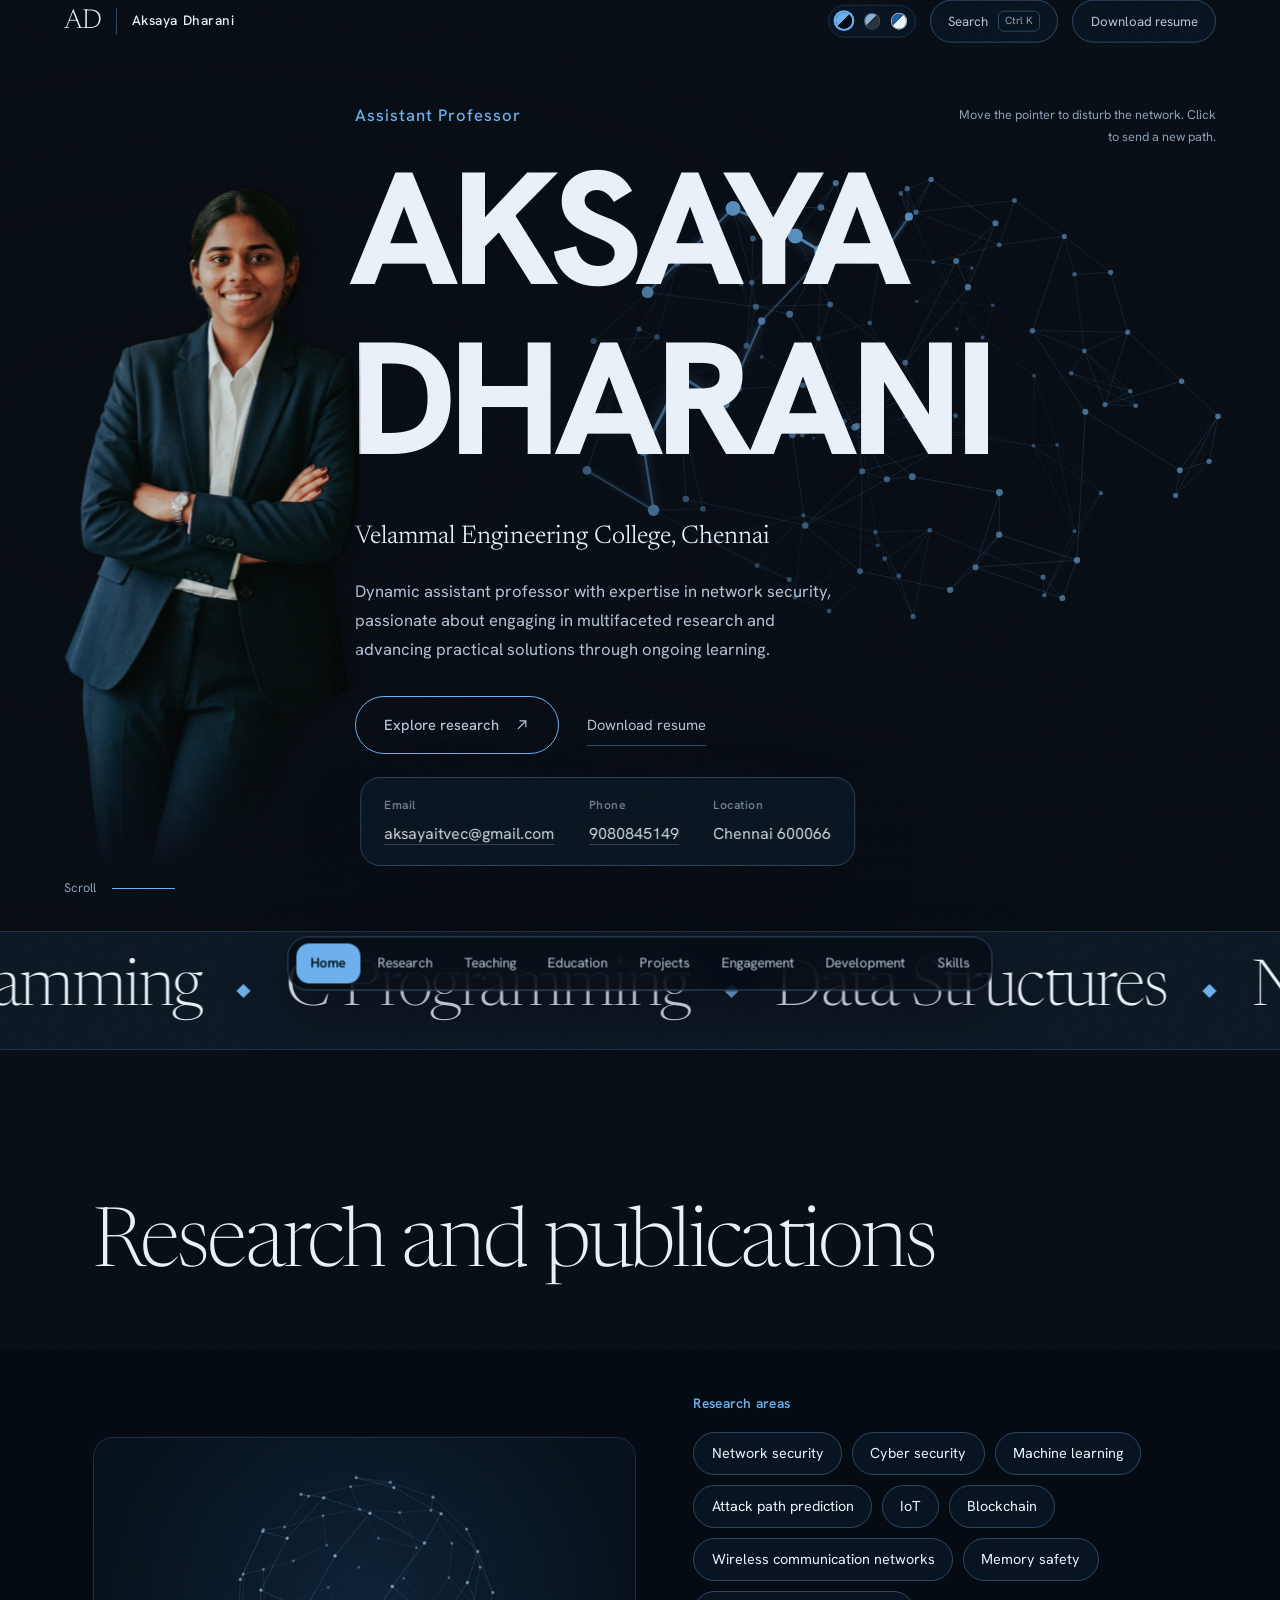
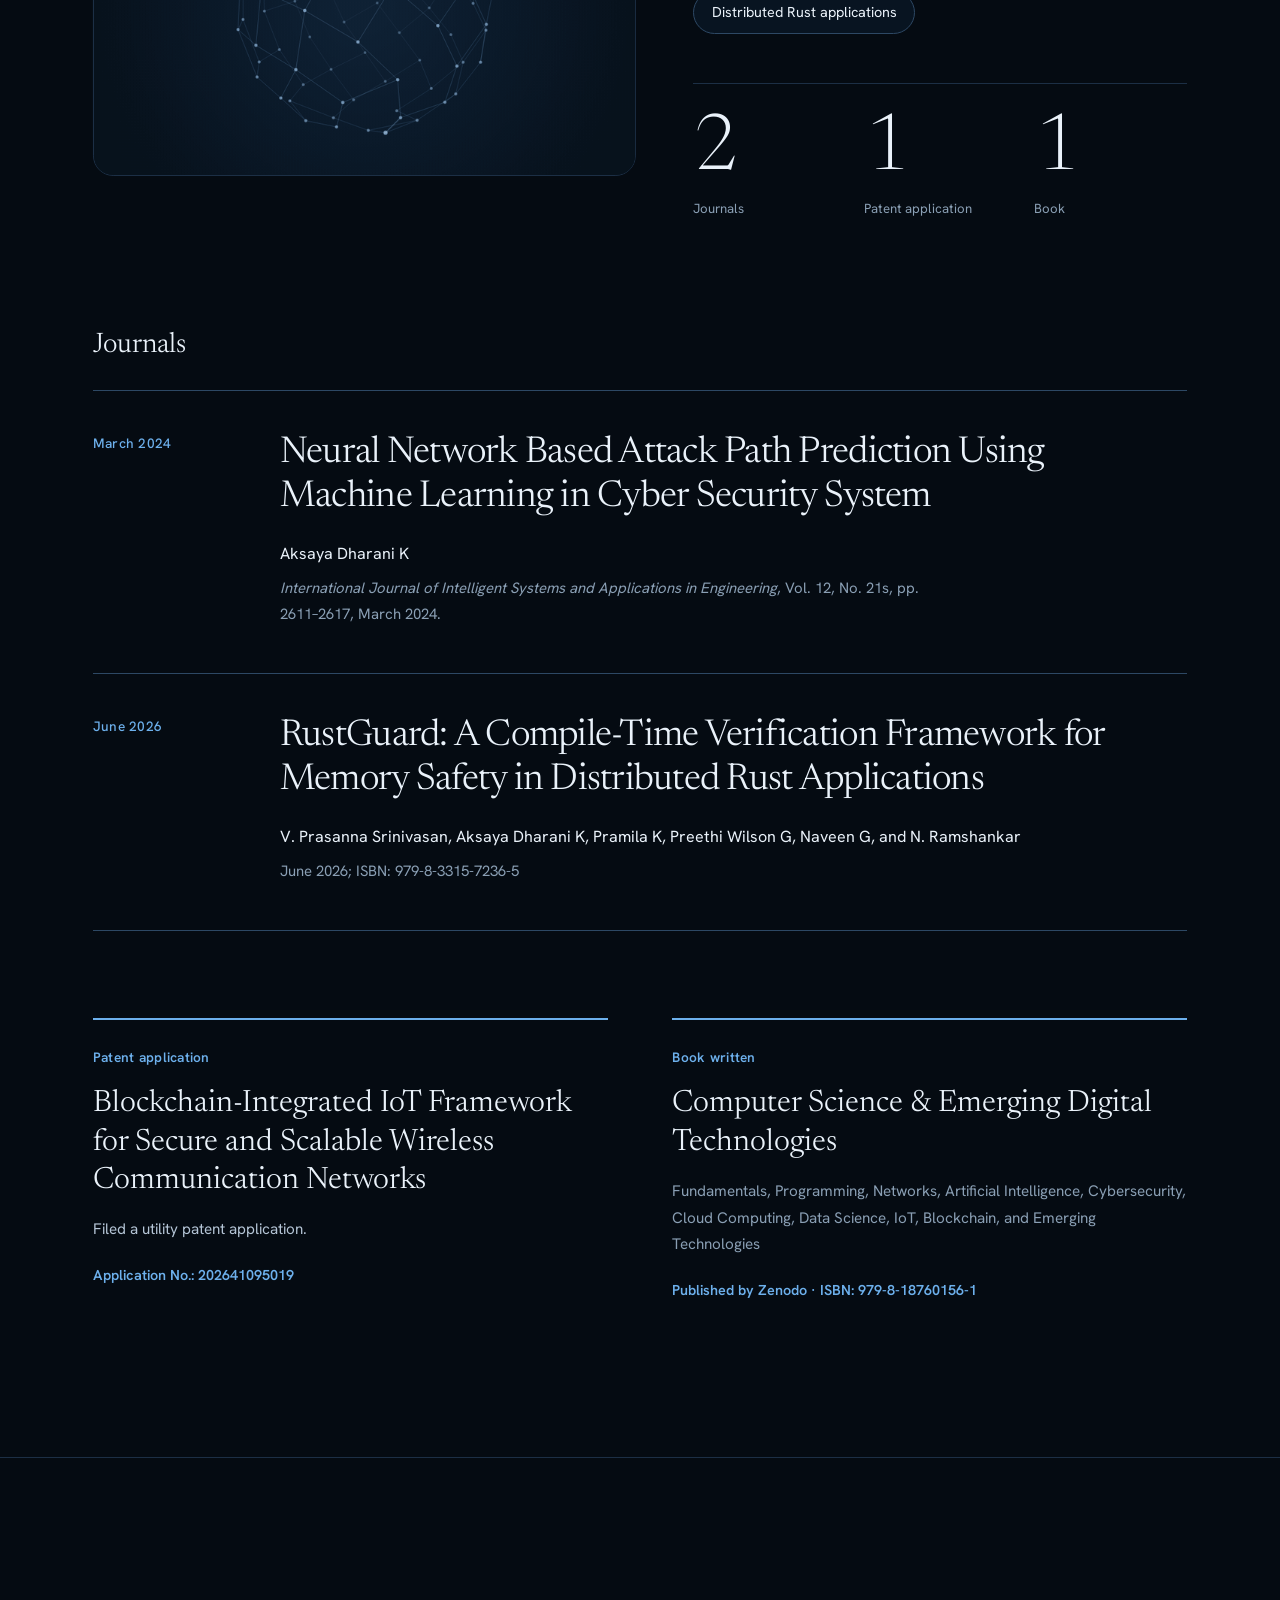
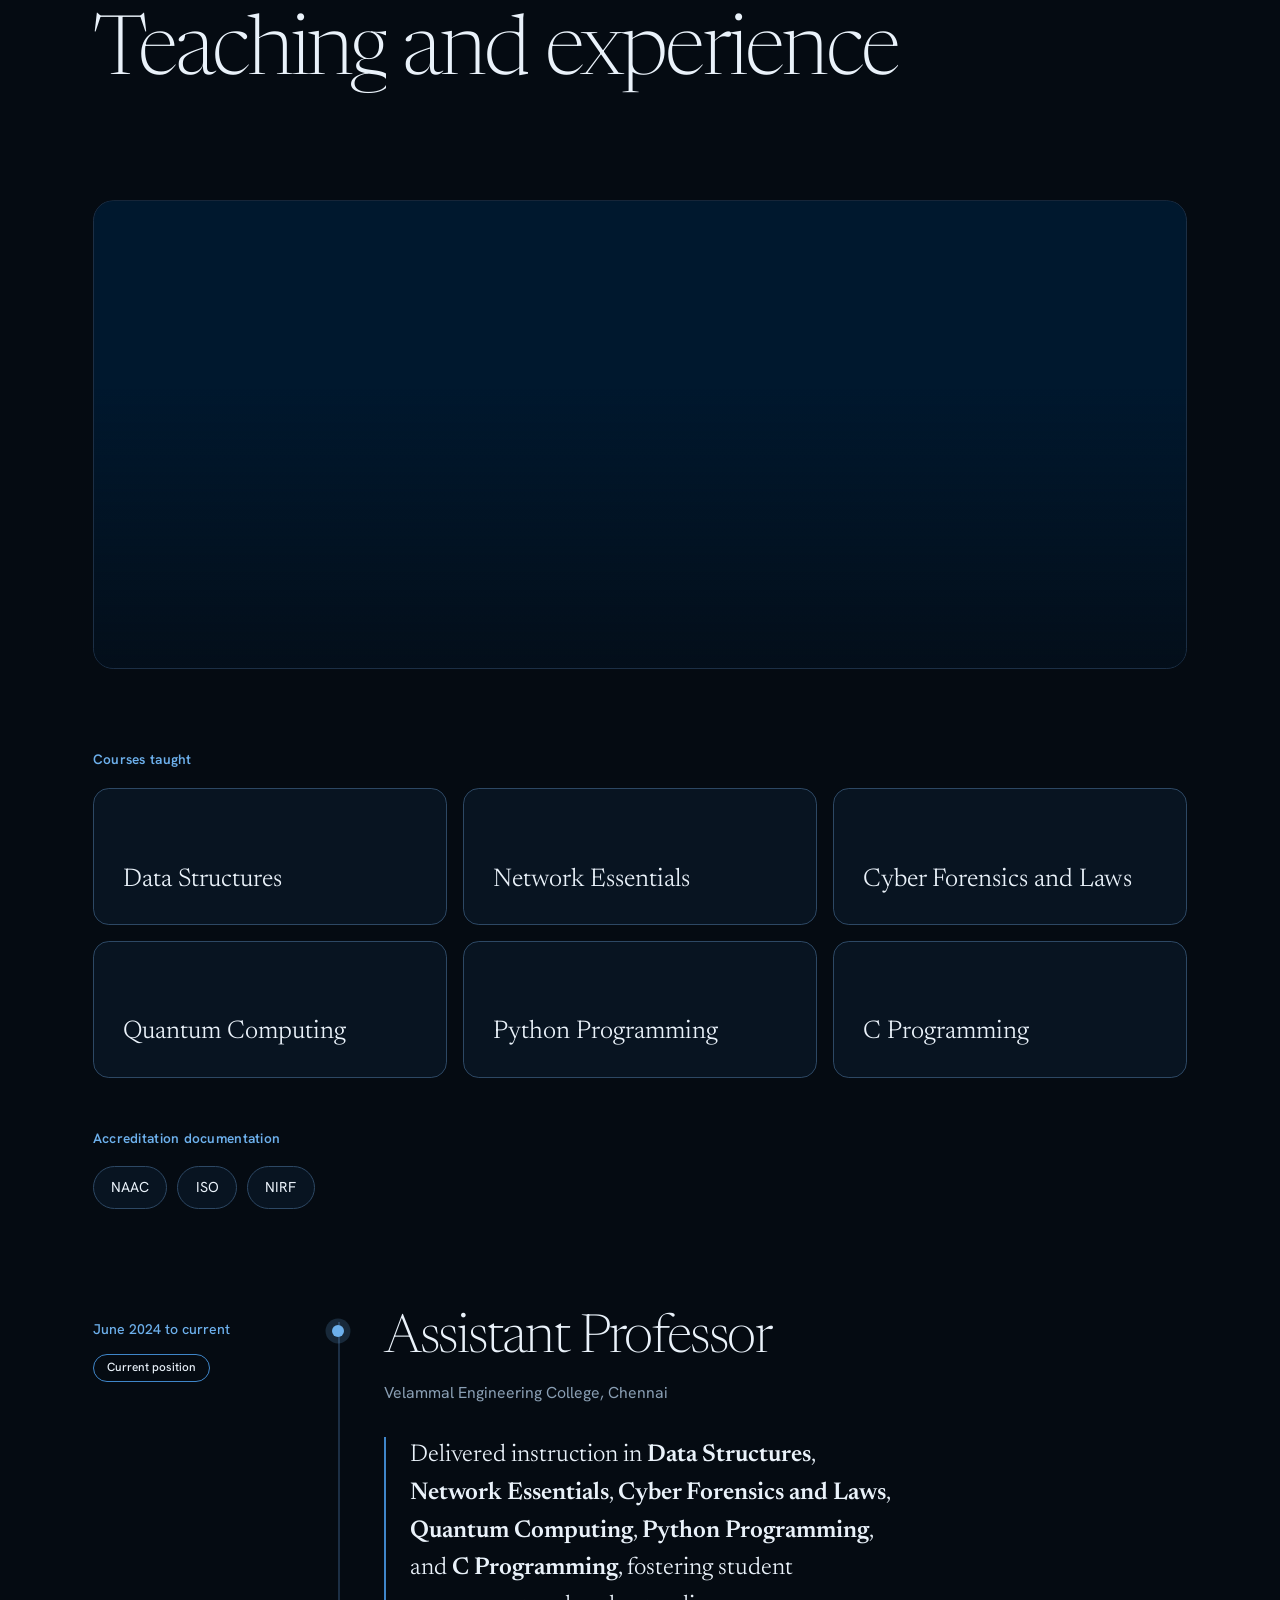
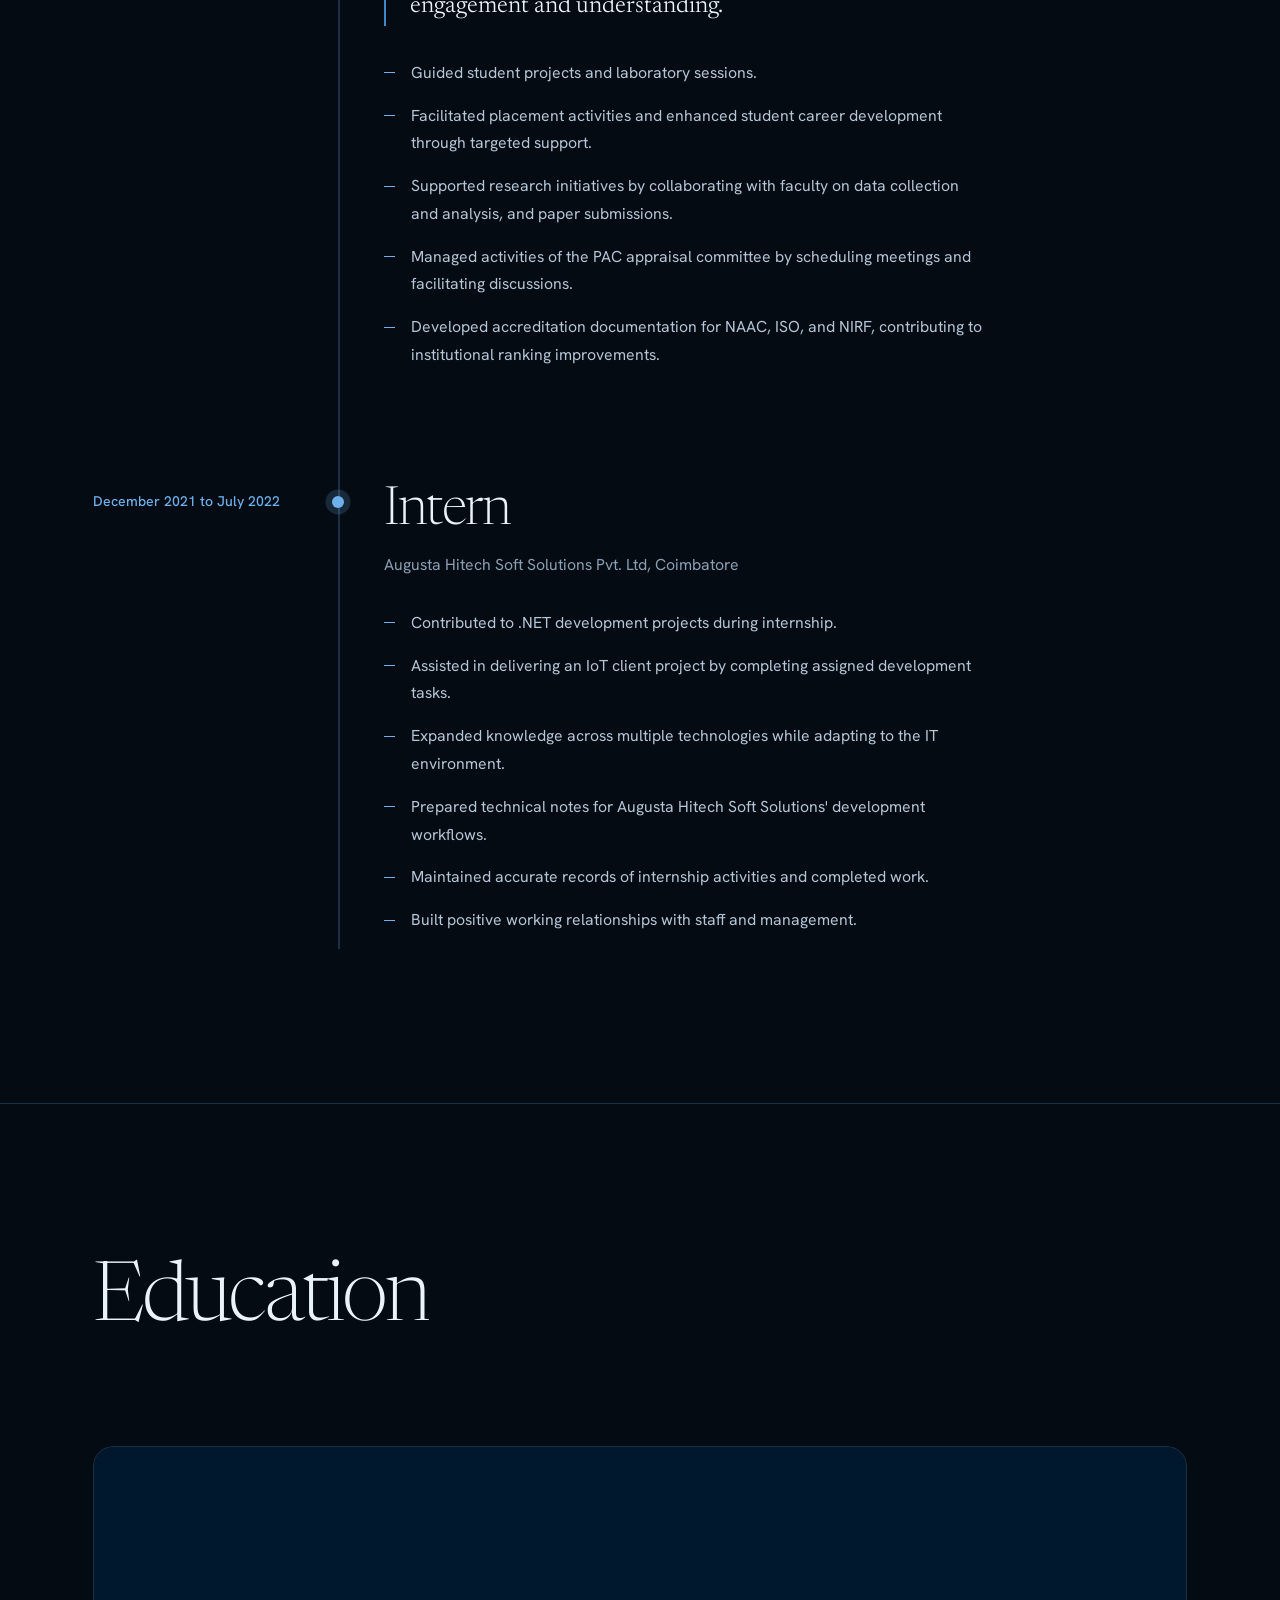
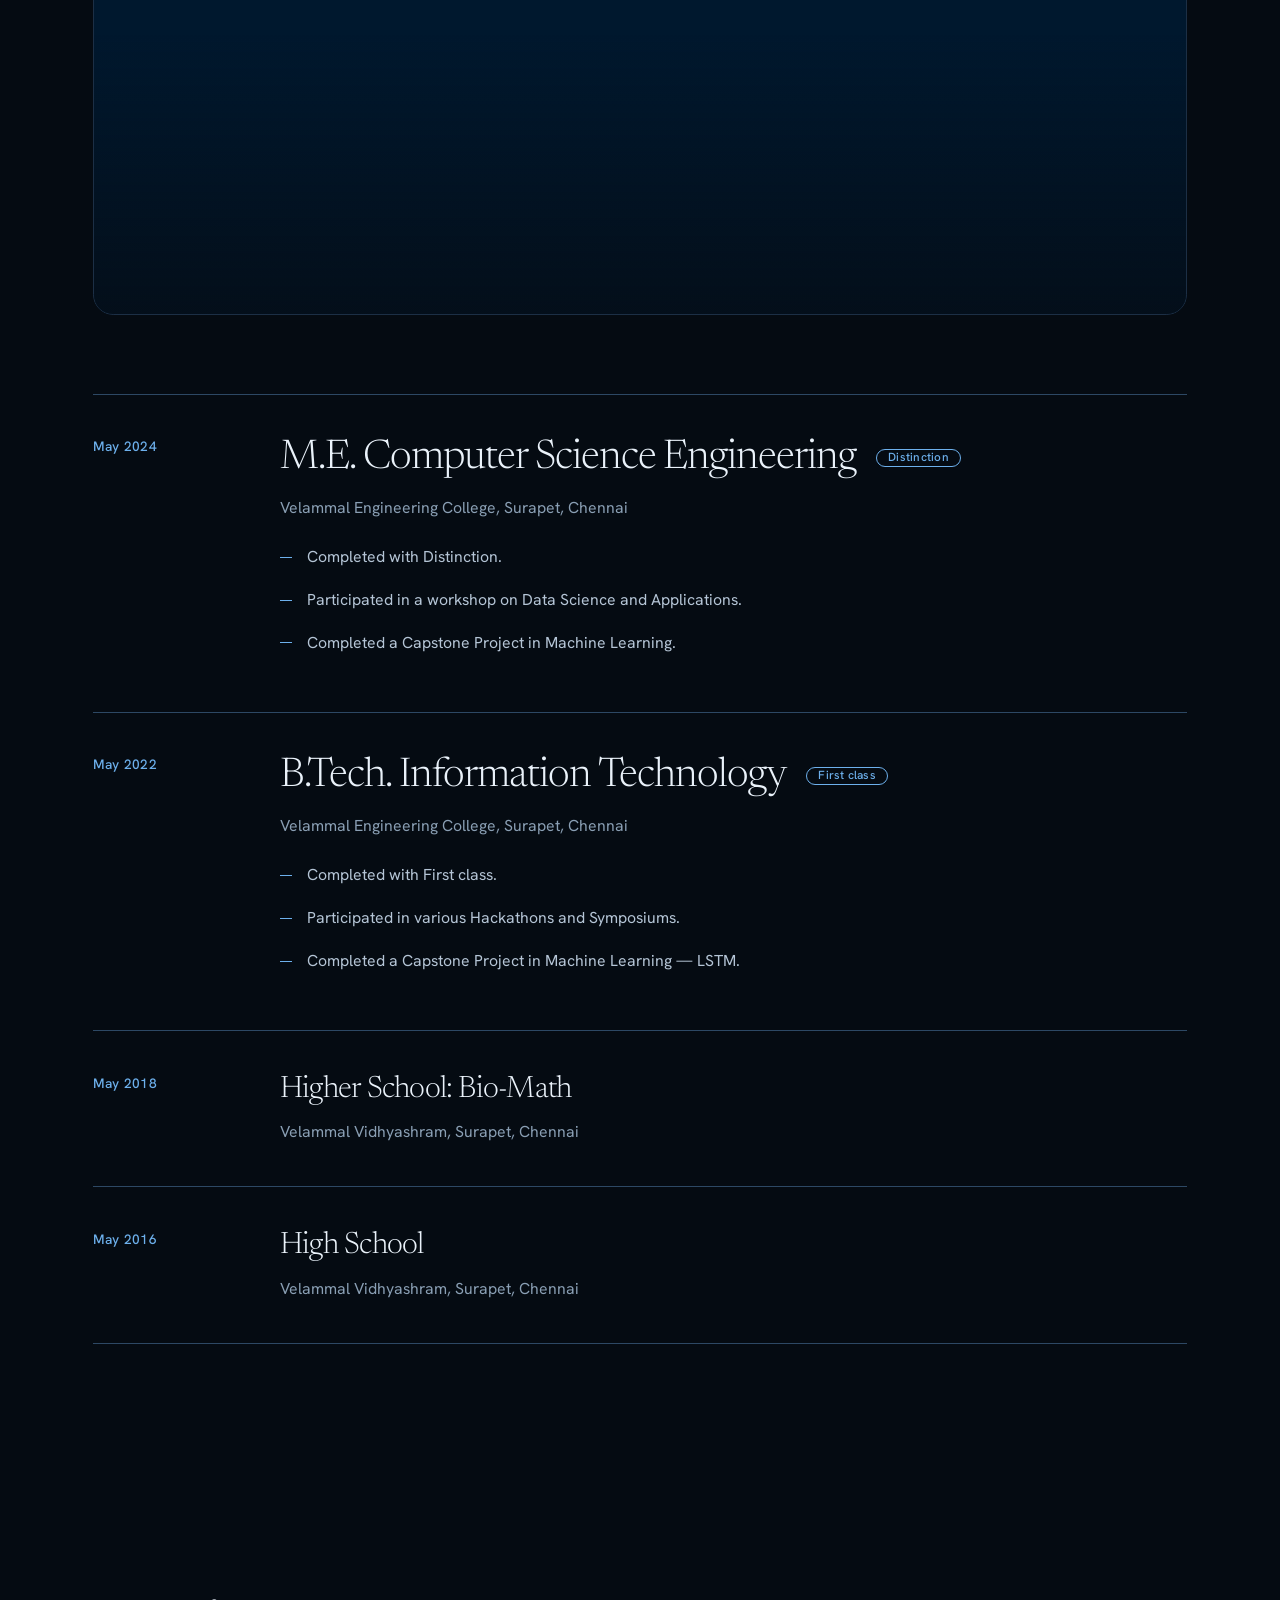
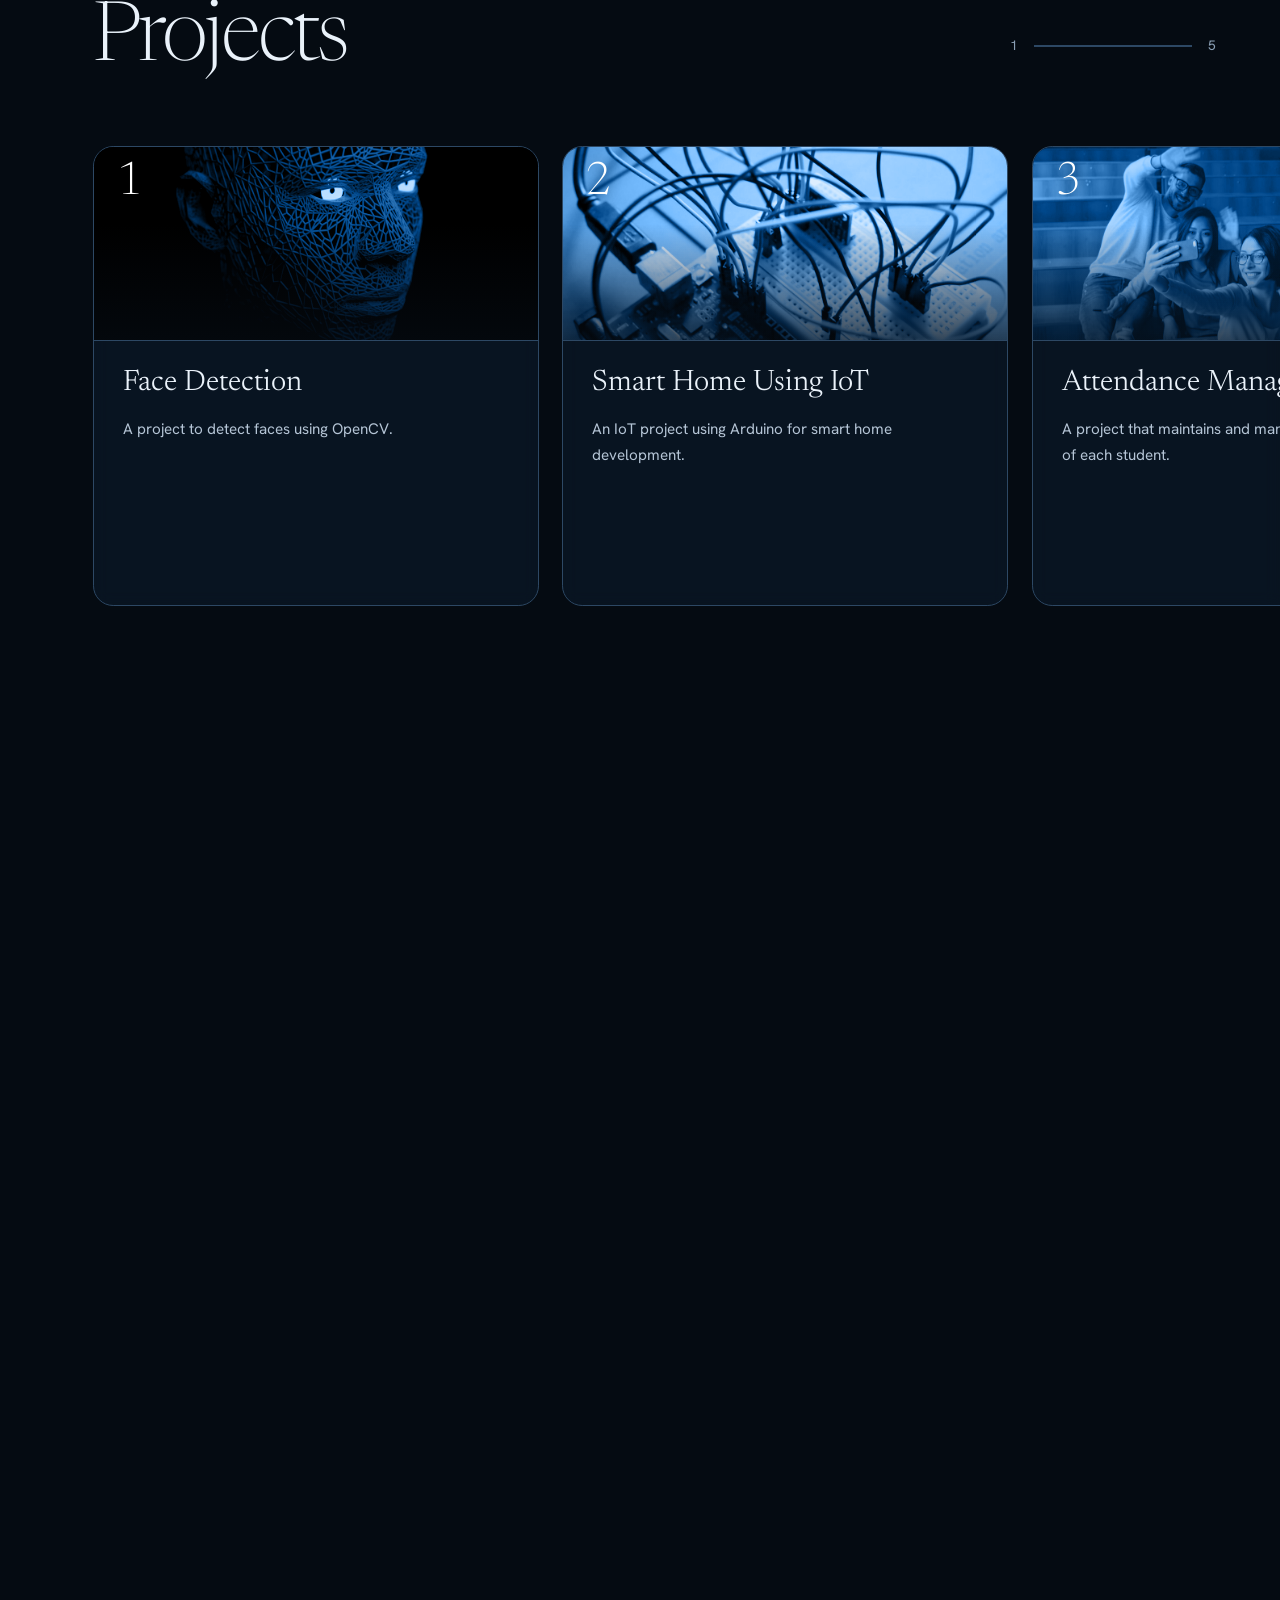
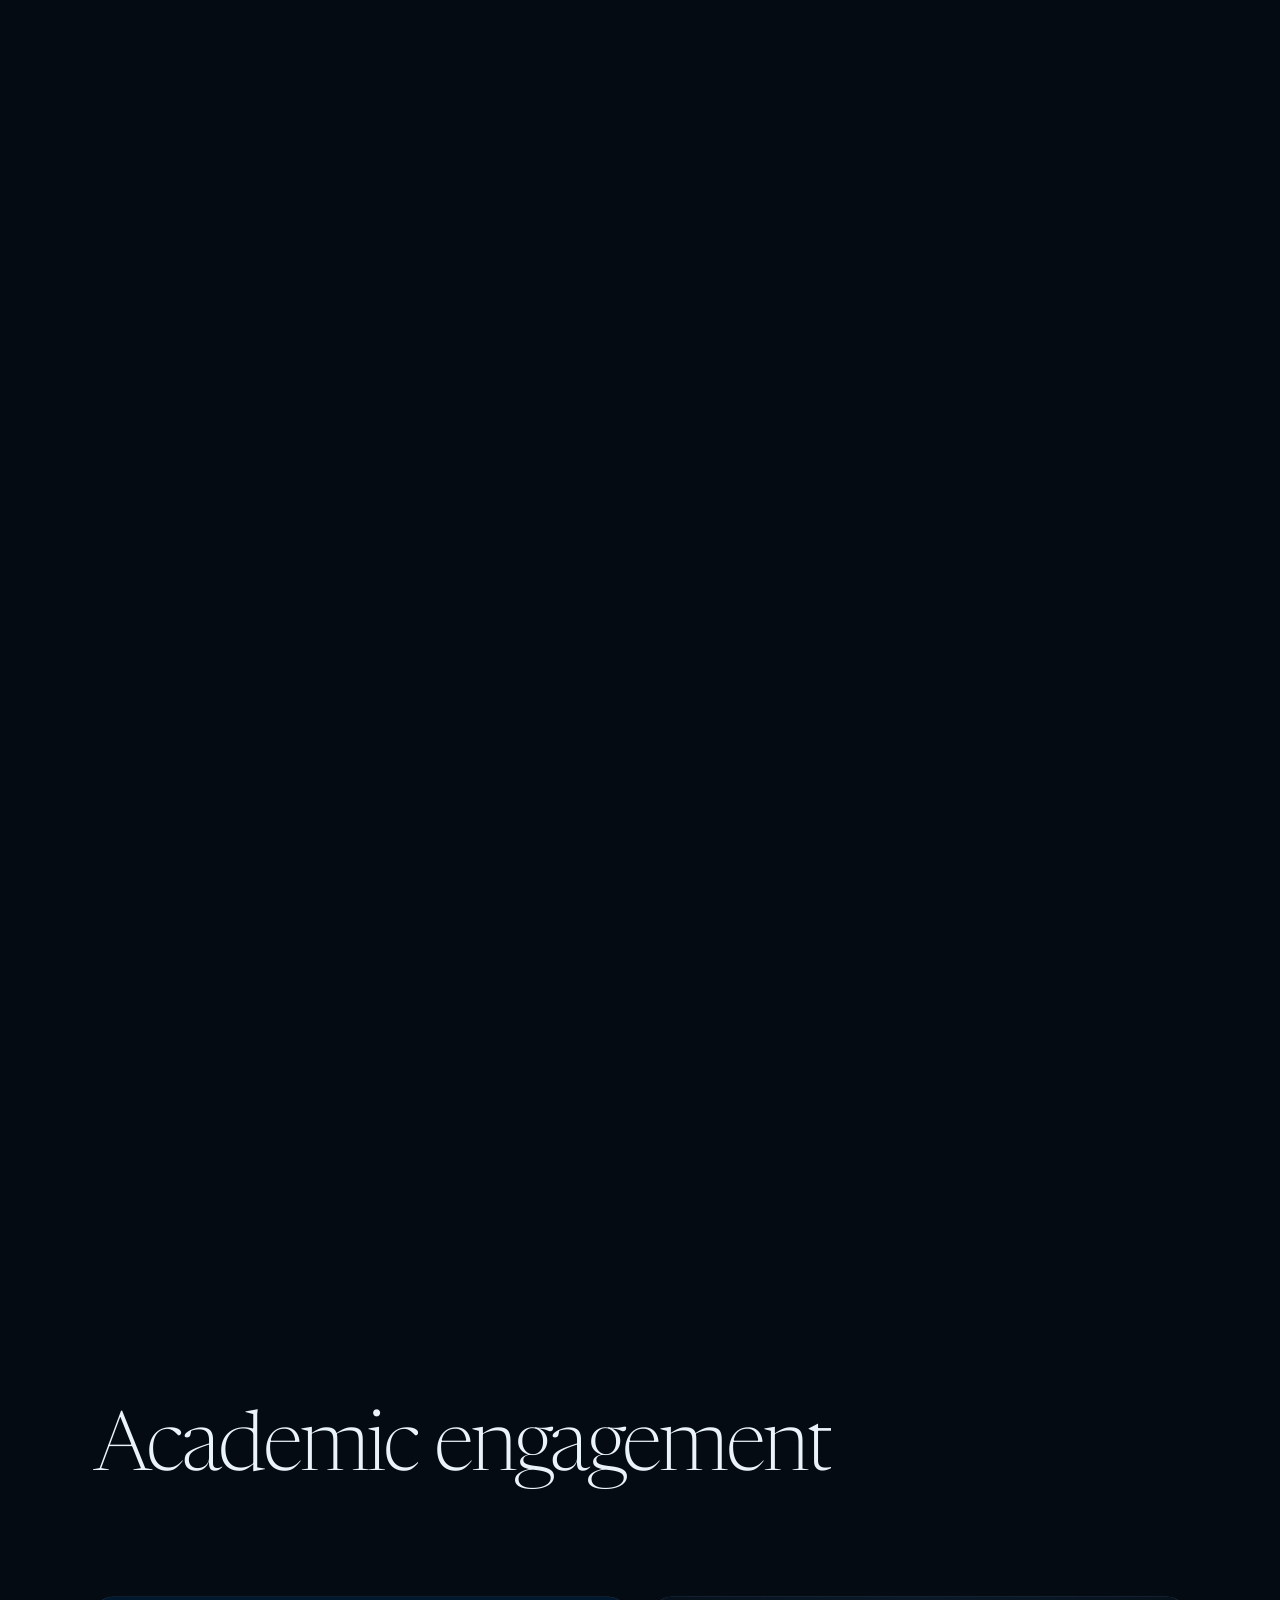
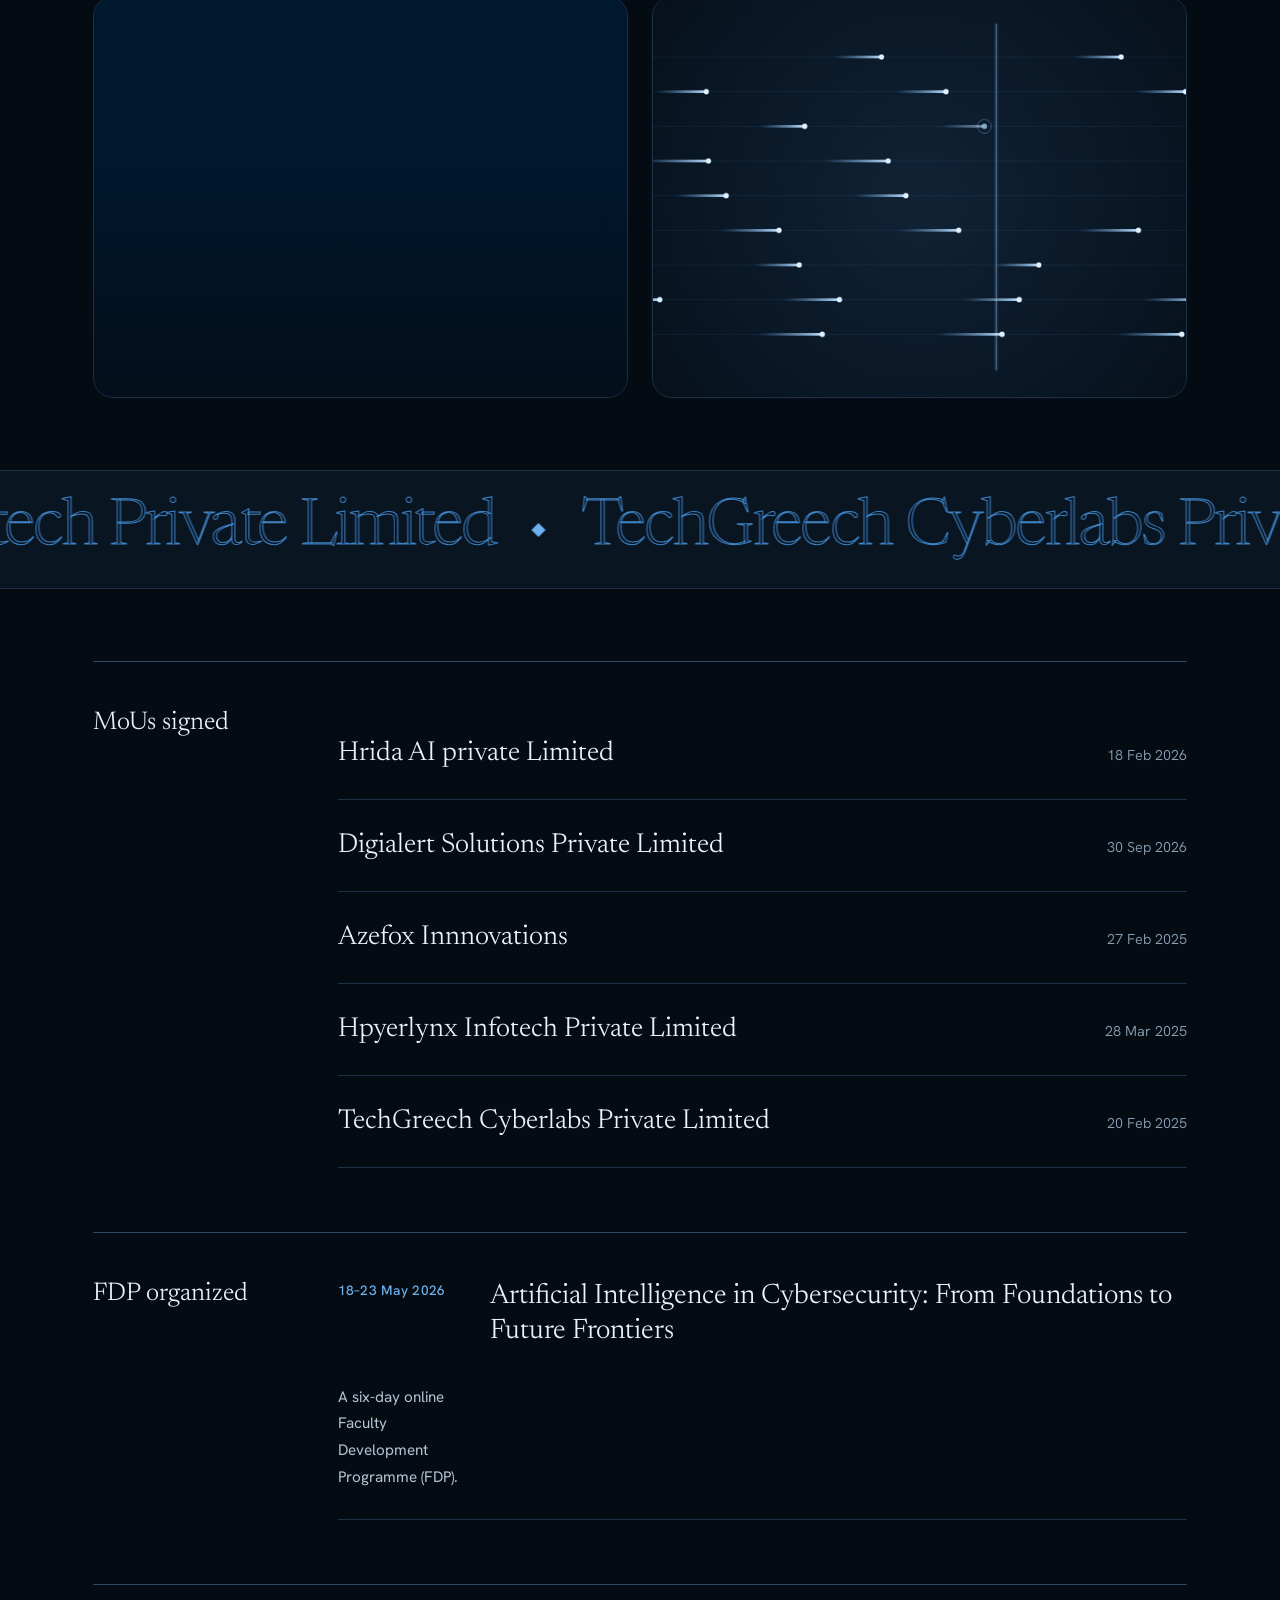
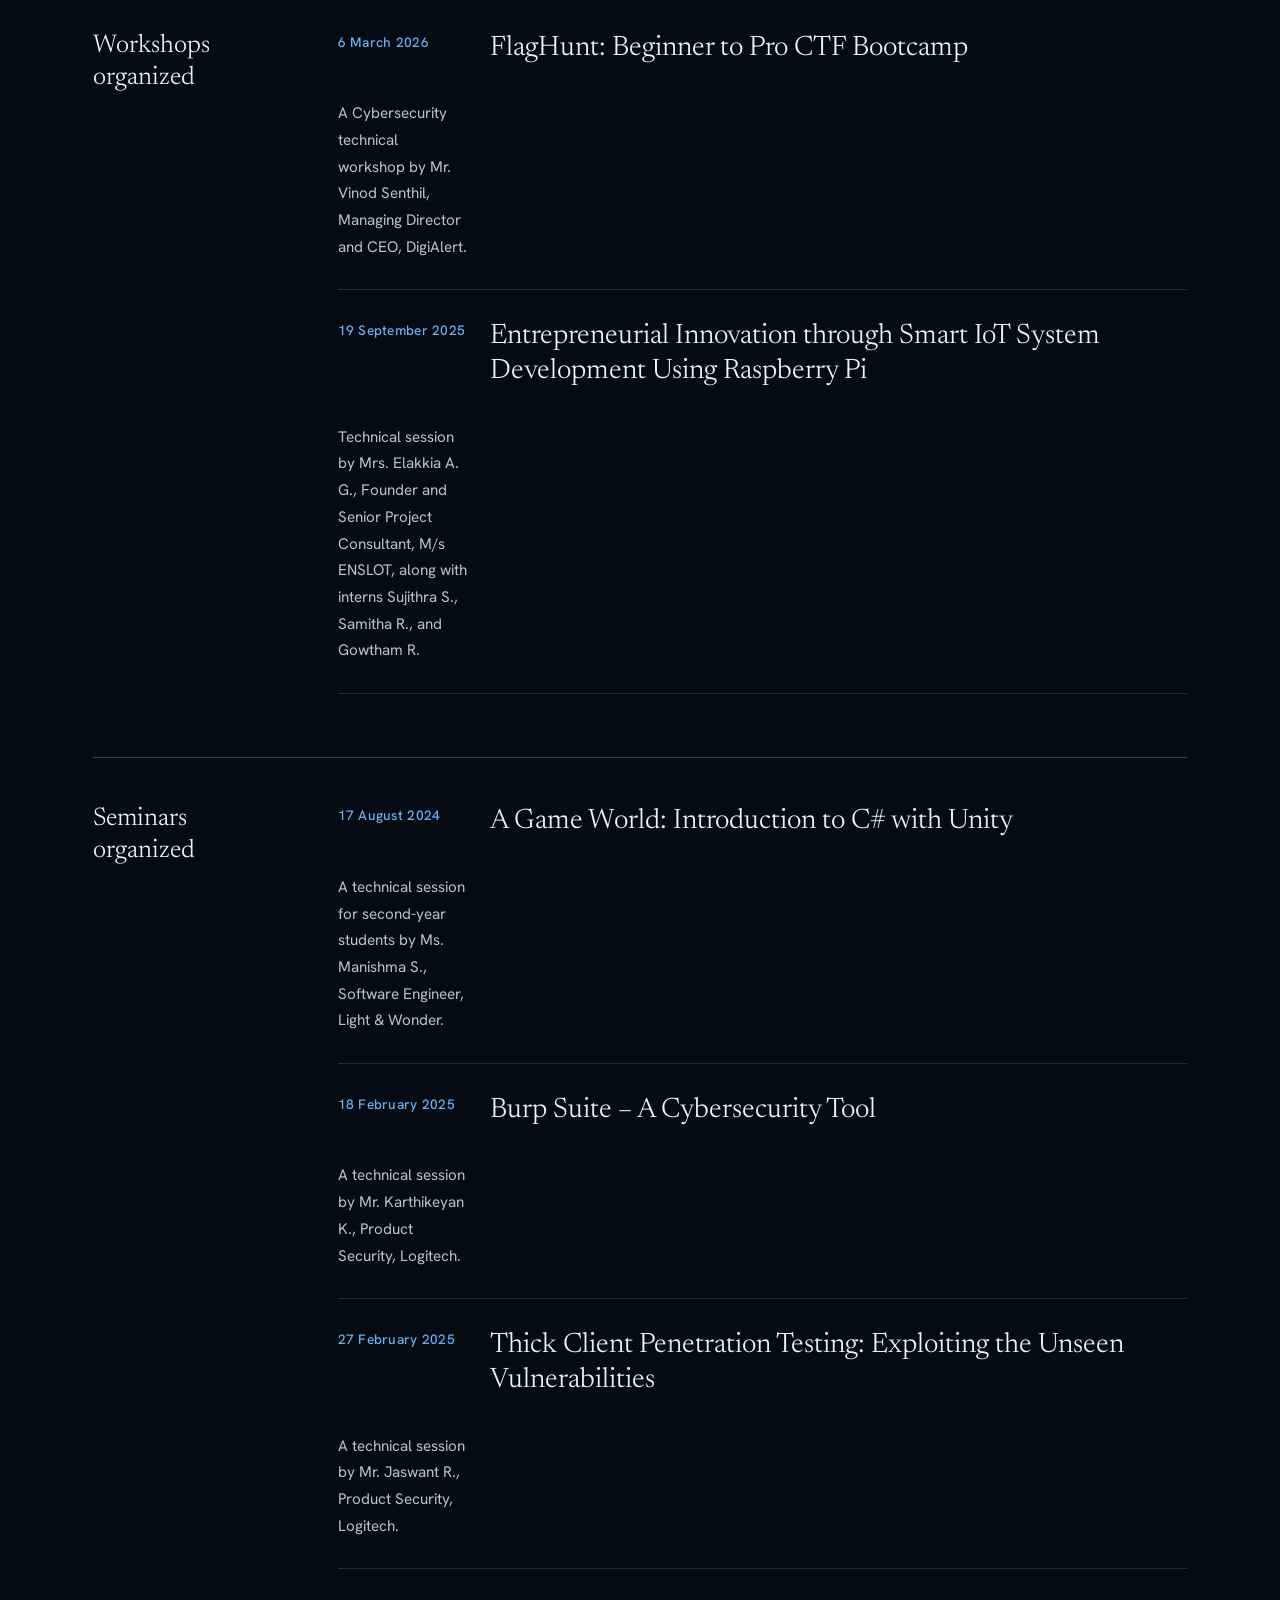
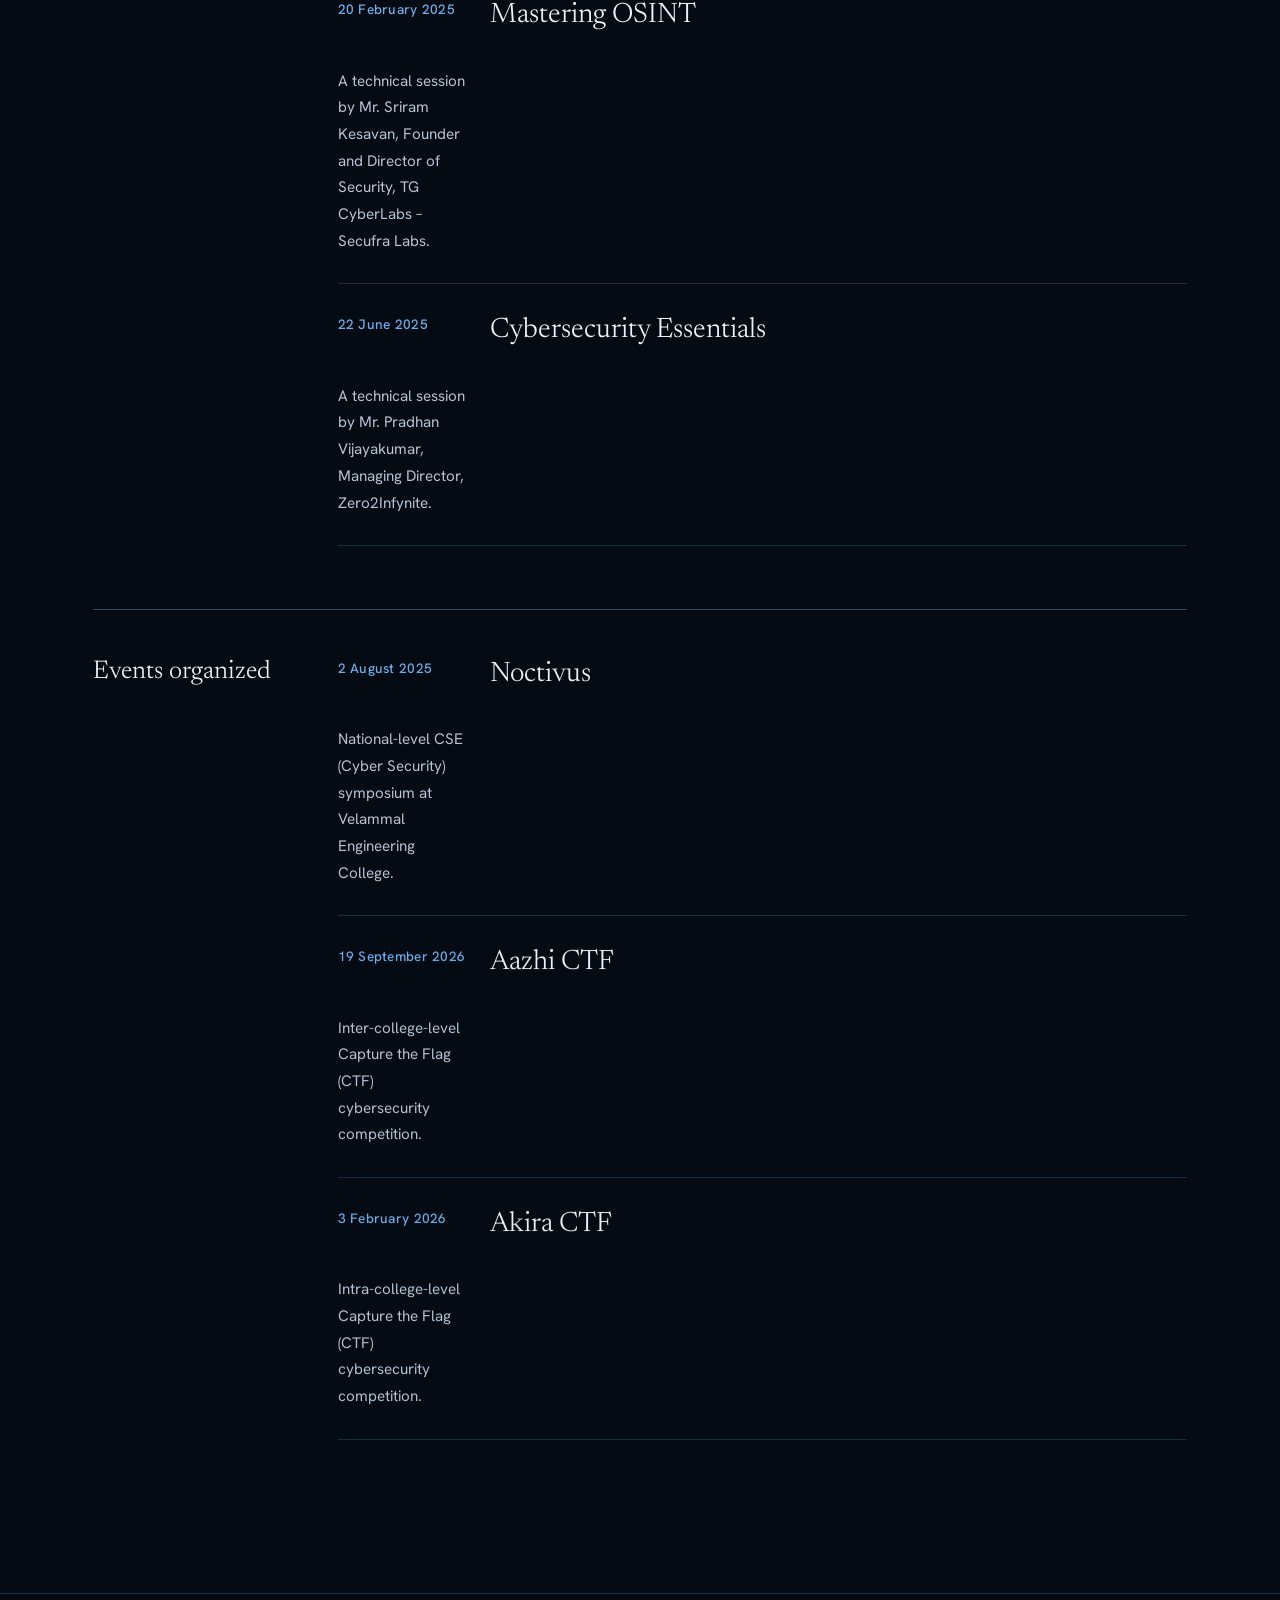
==== index.html @ 01c95bc0 "Cinematic academic portfolio for Aksaya Dharani Hero with cutout portrait leaning on the name, full-" ====
<!doctype html>
<html lang="en" data-tone="midnight">
<head>
  <meta charset="utf-8">
  <meta name="viewport" content="width=device-width, initial-scale=1">
  <meta name="theme-color" content="#050b12">
  <meta name="description" content="Academic portfolio of Aksaya Dharani, Assistant Professor at Velammal Engineering College. Teaching, research, publications, and academic engagement.">
  <title>Aksaya Dharani | Academic Portfolio</title>
  <link rel="icon" href="assets/favicon.svg" type="image/svg+xml">
  <link rel="preload" href="assets/fonts/newsreader-latin-opsz-normal.woff2" as="font" type="font/woff2" crossorigin>
  <link rel="stylesheet" href="styles.css">
  <script>try{var t=localStorage.getItem('tone');if(t)document.documentElement.dataset.tone=t}catch(e){}</script>
  <script src="assets/vendor/gsap.min.js" defer></script>
  <script src="assets/vendor/ScrollTrigger.min.js" defer></script>
  <script src="assets/vendor/lenis.min.js" defer></script>
  <script src="script.js" defer></script>
</head>
<body>
<a class="skip-link" href="#main">Skip to content</a>
<div class="preloader" aria-hidden="true"><span class="preloader-count">0</span><span class="preloader-bar"><i></i></span></div>
<div class="grain" aria-hidden="true"></div>
<div class="cursor" aria-hidden="true"><span></span></div>
<div class="preview" aria-hidden="true"><img alt=""></div>
<div class="progress" aria-hidden="true"><i></i></div>

<header class="site-header">
  <div class="header-inner">
    <a class="wordmark" href="#home" aria-label="Aksaya Dharani, home"><span class="monogram" aria-hidden="true">AD</span><span class="wordmark-name">Aksaya Dharani</span></a>
    <div class="header-tools">
      <div class="tones" role="radiogroup" aria-label="Colour tone">
        <button type="button" role="radio" aria-checked="true" data-tone="midnight" aria-label="Midnight tone"><i></i></button>
        <button type="button" role="radio" aria-checked="false" data-tone="slate" aria-label="Slate tone"><i></i></button>
        <button type="button" role="radio" aria-checked="false" data-tone="glacier" aria-label="Glacier tone"><i></i></button>
      </div>
      <button class="search-btn" type="button" aria-haspopup="dialog">Search <kbd>Ctrl K</kbd></button>
      <a class="header-cta" href="assets/Aksaya_Dharani_Resume.pdf" download>Download resume</a>
      <button class="menu-toggle" type="button" aria-expanded="false" aria-controls="navigation">Menu</button>
    </div>
    <nav id="navigation" class="mobile-nav" aria-label="Main navigation">
      <a href="#research">Research</a><a href="#teaching">Teaching</a><a href="#education">Education</a><a href="#projects">Projects</a><a href="#activities">Engagement</a><a href="#development">Development</a><a href="#skills">Skills</a>
    </nav>
  </div>
</header>
<nav class="dock" aria-label="Sections">
  <a href="#home">Home</a><a href="#research">Research</a><a href="#teaching">Teaching</a><a href="#education">Education</a><a href="#projects">Projects</a><a href="#activities">Engagement</a><a href="#development">Development</a><a href="#skills">Skills</a>
</nav>

<main id="main">
  <section class="hero" id="home" aria-labelledby="hero-title">
    <canvas id="scene" aria-hidden="true"></canvas>
    <div class="hero-vignette" aria-hidden="true"></div>
    <div class="container hero-grid">
      <img class="hero-figure" src="assets/img/aksaya-cutout.webp" width="742" height="1700" alt="Aksaya Dharani in a navy suit, arms crossed, leaning on the edge of her name" fetchpriority="high" decoding="async">
      <div class="hero-copy">
      <div class="hero-name">
        <p class="hero-role">Assistant Professor</p>
        <h1 id="hero-title">Aksaya Dharani</h1>
        <p class="hero-institution">Velammal Engineering College, Chennai</p>
      </div>
      <div class="hero-rest">
        <p class="hero-summary" data-blur>Dynamic assistant professor with expertise in network security, passionate about engaging in multifaceted research and advancing practical solutions through ongoing learning.</p>
        <div class="hero-foot">
        <div class="hero-actions"><a class="button" href="#research"><span>Explore research</span><svg viewBox="0 0 20 20" aria-hidden="true"><path d="M5 15 15 5M7 5h8v8" fill="none" stroke="currentColor" stroke-width="1.5"/></svg></a><a class="download-link" href="assets/Aksaya_Dharani_Resume.pdf" download>Download resume</a></div>
      <aside class="contact-card tilt" aria-label="Contact">
        <div><span class="label">Email</span><a href="mailto:aksayaitvec@gmail.com">aksayaitvec@gmail.com</a></div>
        <div><span class="label">Phone</span><a href="tel:9080845149">9080845149</a></div>
        <div><span class="label">Location</span><p>Chennai 600066</p></div>
      </aside>
        </div>
      </div>
      </div>
    </div>
    <p class="hint" aria-hidden="true">Move the pointer to disturb the network. Click to send a new path.</p>
    <a class="scroll-cue" href="#research"><span>Scroll</span><i aria-hidden="true"></i></a>
  </section>

  <div class="marquee" data-velocity="1" aria-hidden="true"><div class="marquee-track"><span>Data Structures</span><b></b><span>Network Essentials</span><b></b><span>Cyber Forensics and Laws</span><b></b><span>Quantum Computing</span><b></b><span>Python Programming</span><b></b><span>C Programming</span><b></b></div></div>

  <section class="section" id="research" aria-labelledby="research-title"><div class="container">
    <div class="section-heading"><h2 id="research-title">Research and publications</h2></div>

    <div class="research-visual">
      <figure class="gif-frame" data-media><img src="assets/gif/signal-mesh.gif" alt="Animated network of connected nodes with a light path travelling across it" width="720" height="450"></figure>
      <div class="research-side">
        <div class="areas"><h3 class="mini-title">Research areas</h3><ul class="chips"><li>Network security</li><li>Cyber security</li><li>Machine learning</li><li>Attack path prediction</li><li>IoT</li><li>Blockchain</li><li>Wireless communication networks</li><li>Memory safety</li><li>Distributed Rust applications</li></ul></div>
        <dl class="glance"><div><dt>Journals</dt><dd data-count="2">2</dd></div><div><dt>Patent application</dt><dd data-count="1">1</dd></div><div><dt>Book</dt><dd data-count="1">1</dd></div></dl>
      </div>
    </div>

    <div class="rows-head"><h3>Journals</h3></div>
    <div class="publication-list">
      <article class="publication" data-preview="assets/img/research-network.jpg"><p class="when">March 2024</p><div><h3>Neural Network Based Attack Path Prediction Using Machine Learning in Cyber Security System</h3><p class="authors">Aksaya Dharani K</p><p class="citation"><i>International Journal of Intelligent Systems and Applications in Engineering</i>, Vol. 12, No. 21s, pp. 2611–2617, March 2024.</p></div></article>
      <article class="publication" data-preview="assets/img/research-lock.jpg"><p class="when">June 2026</p><div><h3>RustGuard: A Compile-Time Verification Framework for Memory Safety in Distributed Rust Applications</h3><p class="authors">V. Prasanna Srinivasan, Aksaya Dharani K, Pramila K, Preethi Wilson G, Naveen G, and N. Ramshankar</p><p class="citation">June 2026; ISBN: 979-8-3315-7236-5</p></div></article>
    </div>

    <div class="research-extras">
      <article class="research-note"><h3 class="mini-title">Patent application</h3><p class="note-title">Blockchain-Integrated IoT Framework for Secure and Scalable Wireless Communication Networks</p><p>Filed a utility patent application.</p><p class="identifier">Application No.: 202641095019</p></article>
      <article class="research-note"><h3 class="mini-title">Book written</h3><p class="note-title">Computer Science &amp; Emerging Digital Technologies</p><p class="book-subtitle">Fundamentals, Programming, Networks, Artificial Intelligence, Cybersecurity, Cloud Computing, Data Science, IoT, Blockchain, and Emerging Technologies</p><p class="identifier">Published by Zenodo · ISBN: 979-8-18760156-1</p></article>
    </div>
  </div></section>

  <section class="section" id="teaching" aria-labelledby="teaching-title"><div class="container">
    <div class="section-heading"><h2 id="teaching-title">Teaching and experience</h2></div>
    <figure class="media media-wide" data-media><img src="assets/img/teaching-lecture.jpg" alt="Professor standing before students seated at lecture desks" loading="lazy" decoding="async"></figure>

    <div class="courses"><h3 class="mini-title">Courses taught</h3>
      <ul class="course-grid">
        <li class="course tilt"><span class="course-name">Data Structures</span></li>
        <li class="course tilt"><span class="course-name">Network Essentials</span></li>
        <li class="course tilt"><span class="course-name">Cyber Forensics and Laws</span></li>
        <li class="course tilt"><span class="course-name">Quantum Computing</span></li>
        <li class="course tilt"><span class="course-name">Python Programming</span></li>
        <li class="course tilt"><span class="course-name">C Programming</span></li>
      </ul>
      <h3 class="mini-title">Accreditation documentation</h3>
      <ul class="chips"><li>NAAC</li><li>ISO</li><li>NIRF</li></ul>
    </div>

    <div class="timeline"><i class="timeline-line" aria-hidden="true"></i>
      <article class="timeline-entry"><div class="timeline-date"><span>June 2024 to current</span><span class="status">Current position</span></div><div class="timeline-content"><h3>Assistant Professor</h3><p class="institution">Velammal Engineering College, Chennai</p><p class="teaching-statement" data-scrollreveal>Delivered instruction in <strong>Data Structures</strong>, <strong>Network Essentials</strong>, <strong>Cyber Forensics and Laws</strong>, <strong>Quantum Computing</strong>, <strong>Python Programming</strong>, and <strong>C Programming</strong>, fostering student engagement and understanding.</p><ul class="detail-list"><li>Guided student projects and laboratory sessions.</li><li>Facilitated placement activities and enhanced student career development through targeted support.</li><li>Supported research initiatives by collaborating with faculty on data collection and analysis, and paper submissions.</li><li>Managed activities of the PAC appraisal committee by scheduling meetings and facilitating discussions.</li><li>Developed accreditation documentation for NAAC, ISO, and NIRF, contributing to institutional ranking improvements.</li></ul></div></article>
      <article class="timeline-entry"><div class="timeline-date"><span>December 2021 to July 2022</span></div><div class="timeline-content"><h3>Intern</h3><p class="institution">Augusta Hitech Soft Solutions Pvt. Ltd, Coimbatore</p><ul class="detail-list"><li>Contributed to .NET development projects during internship.</li><li>Assisted in delivering an IoT client project by completing assigned development tasks.</li><li>Expanded knowledge across multiple technologies while adapting to the IT environment.</li><li>Prepared technical notes for Augusta Hitech Soft Solutions' development workflows.</li><li>Maintained accurate records of internship activities and completed work.</li><li>Built positive working relationships with staff and management.</li></ul></div></article>
    </div>
  </div></section>

  <section class="section" id="education" aria-labelledby="education-title"><div class="container">
    <div class="section-heading"><h2 id="education-title">Education</h2></div>
    <figure class="media media-wide" data-media><img src="assets/img/education-campus.jpg" alt="Aerial view of a brick university campus building with gardens" loading="lazy" decoding="async"></figure>
    <div class="education-list">
      <article class="education-entry"><p class="when">May 2024</p><div><h3>M.E. Computer Science Engineering <span class="distinction">Distinction</span></h3><p class="institution">Velammal Engineering College, Surapet, Chennai</p><ul class="detail-list"><li>Completed with Distinction.</li><li>Participated in a workshop on Data Science and Applications.</li><li>Completed a Capstone Project in Machine Learning.</li></ul></div></article>
      <article class="education-entry"><p class="when">May 2022</p><div><h3>B.Tech. Information Technology <span class="distinction">First class</span></h3><p class="institution">Velammal Engineering College, Surapet, Chennai</p><ul class="detail-list"><li>Completed with First class.</li><li>Participated in various Hackathons and Symposiums.</li><li>Completed a Capstone Project in Machine Learning — LSTM.</li></ul></div></article>
      <article class="education-entry school"><p class="when">May 2018</p><div><h3>Higher School: Bio-Math</h3><p class="institution">Velammal Vidhyashram, Surapet, Chennai</p></div></article>
      <article class="education-entry school"><p class="when">May 2016</p><div><h3>High School</h3><p class="institution">Velammal Vidhyashram, Surapet, Chennai</p></div></article>
    </div>
  </div></section>

  <section class="section container" id="projects" aria-labelledby="projects-title">
    <div class="section-heading"><h2 id="projects-title">Projects</h2></div>
    <div class="project-grid">
      <article class="project tilt"><figure class="media project-media"><img src="assets/img/project-face.jpg" alt="Mesh-wireframe face lit by glowing blue eyes, like a face-detection render" width="1100" height="700" loading="lazy" decoding="async"><span class="project-number">1</span></figure><div><h3>Face Detection</h3><p>A project to detect faces using OpenCV.</p></div></article>
      <article class="project tilt"><figure class="media project-media"><img src="assets/img/project-arduino.jpg" alt="Arduino board wired to a breadboard with jumper cables" width="1100" height="700" loading="lazy" decoding="async"><span class="project-number">2</span></figure><div><h3>Smart Home Using IoT</h3><p>An IoT project using Arduino for smart home development.</p></div></article>
      <article class="project tilt"><figure class="media project-media"><img src="assets/img/project-attendance.jpg" alt="Students seated in a lecture hall, smiling and waving at a phone" width="1100" height="700" loading="lazy" decoding="async"><span class="project-number">3</span></figure><div><h3>Attendance Management</h3><p>A project that maintains and manipulates the attendance of each student.</p></div></article>
      <article class="project tilt"><figure class="media project-media"><img src="assets/img/project-stock.jpg" alt="Candlestick stock chart with moving-average lines on a dark screen" width="1100" height="700" loading="lazy" decoding="async"><span class="project-number">4</span></figure><div><h3>Stock Market Prediction using Machine Learning</h3><p>Machine Learning Project using the LSTM Algorithm.</p></div></article>
      <article class="project tilt"><figure class="media project-media"><img src="assets/img/research-network.jpg" alt="Glowing network of connected nodes" width="1100" height="700" loading="lazy" decoding="async"><span class="project-number">5</span></figure><div><h3>Neural Network Based Attack Path Prediction Using Machine Learning in Cyber Security System</h3><p>Project in the Wireless sensor network domain using the Machine Learning Algorithm LRCN.</p></div></article>
    </div>
  </section>

  <section class="section" id="activities" aria-labelledby="activities-title"><div class="container">
    <div class="section-heading"><h2 id="activities-title">Academic engagement</h2></div>
    <div class="media-pair">
      <figure class="media media-tall" data-media><img src="assets/img/engagement-stage.jpg" alt="Speaker on a central stage addressing a large audience" loading="lazy" decoding="async"></figure>
      <figure class="gif-frame" data-media><img src="assets/gif/packet-flow.gif" alt="Animated lanes of data packets, some stopped at a barrier" width="720" height="450"></figure>
    </div>
  </div>
    <div class="marquee marquee-outline" data-velocity="-1" aria-hidden="true"><div class="marquee-track"><span>Hrida AI private Limited</span><b></b><span>Digialert Solutions Private Limited</span><b></b><span>Azefox Innnovations</span><b></b><span>Hpyerlynx Infotech Private Limited</span><b></b><span>TechGreech Cyberlabs Private Limited</span><b></b></div></div>
  <div class="container">

    <div class="activity-group"><div class="section-aside"><h3>MoUs signed</h3></div><ul class="mou-list"><li><span>Hrida AI private Limited</span><time datetime="2026-02-18">18 Feb 2026</time></li><li><span>Digialert Solutions Private Limited</span><time datetime="2026-09-30">30 Sep 2026</time></li><li><span>Azefox Innnovations</span><time datetime="2025-02-27">27 Feb 2025</time></li><li><span>Hpyerlynx Infotech Private Limited</span><time datetime="2025-03-28">28 Mar 2025</time></li><li><span>TechGreech Cyberlabs Private Limited</span><time datetime="2025-02-20">20 Feb 2025</time></li></ul></div>
    <div class="activity-group"><div class="section-aside"><h3>FDP organized</h3></div><div class="events"><article class="event"><p class="when">18–23 May 2026</p><h4>Artificial Intelligence in Cybersecurity: From Foundations to Future Frontiers</h4><p>A six-day online Faculty Development Programme (FDP).</p></article></div></div>
    <div class="activity-group"><div class="section-aside"><h3>Workshops organized</h3></div><div class="events"><article class="event"><p class="when">6 March 2026</p><h4>FlagHunt: Beginner to Pro CTF Bootcamp</h4><p>A Cybersecurity technical workshop by Mr. Vinod Senthil, Managing Director and CEO, DigiAlert.</p></article><article class="event"><p class="when">19 September 2025</p><h4>Entrepreneurial Innovation through Smart IoT System Development Using Raspberry Pi</h4><p>Technical session by Mrs. Elakkia A. G., Founder and Senior Project Consultant, M/s ENSLOT, along with interns Sujithra S., Samitha R., and Gowtham R.</p></article></div></div>
    <div class="activity-group"><div class="section-aside"><h3>Seminars organized</h3></div><div class="events">
      <article class="event"><p class="when">17 August 2024</p><h4>A Game World: Introduction to C# with Unity</h4><p>A technical session for second-year students by Ms. Manishma S., Software Engineer, Light &amp; Wonder.</p></article>
      <article class="event"><p class="when">18 February 2025</p><h4>Burp Suite – A Cybersecurity Tool</h4><p>A technical session by Mr. Karthikeyan K., Product Security, Logitech.</p></article>
      <article class="event"><p class="when">27 February 2025</p><h4>Thick Client Penetration Testing: Exploiting the Unseen Vulnerabilities</h4><p>A technical session by Mr. Jaswant R., Product Security, Logitech.</p></article>
      <article class="event"><p class="when">20 February 2025</p><h4>Mastering OSINT</h4><p>A technical session by Mr. Sriram Kesavan, Founder and Director of Security, TG CyberLabs – Secufra Labs.</p></article>
      <article class="event"><p class="when">22 June 2025</p><h4>Cybersecurity Essentials</h4><p>A technical session by Mr. Pradhan Vijayakumar, Managing Director, Zero2Infynite.</p></article>
    </div></div>
    <div class="activity-group"><div class="section-aside"><h3>Events organized</h3></div><div class="events"><article class="event"><p class="when">2 August 2025</p><h4>Noctivus</h4><p>National-level CSE (Cyber Security) symposium at Velammal Engineering College.</p></article><article class="event"><p class="when">19 September 2026</p><h4>Aazhi CTF</h4><p>Inter-college-level Capture the Flag (CTF) cybersecurity competition.</p></article><article class="event"><p class="when">3 February 2026</p><h4>Akira CTF</h4><p>Intra-college-level Capture the Flag (CTF) cybersecurity competition.</p></article></div></div>
  </div></section>

  <section class="section" id="development" aria-labelledby="development-title"><div class="container">
    <div class="section-heading"><h2 id="development-title">Professional development</h2></div>
    <div class="development-grid"><div><h3 class="subheading">Certifications</h3><ul class="credential-list"><li>NPTEL - Cloud Computing <span class="distinction">ELITE</span></li><li>NPTEL - Privacy and Security in Online Social Media</li></ul><h3 class="subheading training-heading">Industrial training</h3><p>An Industrial Training Programme on “Understanding and Working with the AWS Platform”, conducted by J7 Technology Solutions Pvt. Ltd., Tenkasi.</p></div><div><h3 class="subheading">FDPs attended</h3><ul class="credential-list"><li>Completed “Data Science Using Python workshop” conducted by the Department of Computer Science and Engineering at NITTTR, Chandigarh, from 25–29 November 2024.</li><li>Completed “Cloud Computing” through the NPTEL–AICTE Faculty Development Programme (FDP).</li><li>Participated in “Quantum Intelligence: AI–Quantum Convergence in Cyber Defense and Space Technologies” at Panimalar Engineering College, from 1–6 December 2025.</li></ul></div></div>
  </div></section>

  <section class="section" id="skills" aria-labelledby="skills-title"><div class="container">
    <div class="section-heading"><h2 id="skills-title">Skills and additional information</h2></div>
    <div class="skills-layout"><div><h3 class="subheading">Skills</h3><ul class="skill-list"><li>Curriculum development</li><li>Teaching excellence</li><li>Lecturing</li><li>Grant writing</li><li>Presentation skills</li><li>Time management</li><li>Organizational multitasking</li><li>Team collaboration</li><li>Organizational skills</li><li>Leadership and public speaking</li><li>Teaching</li></ul></div><div class="personal-details"><div><h3 class="subheading">Languages</h3><p>English <span>Proficient (C2)</span><br>Tamil <span>Native</span></p></div><div><h3 class="subheading">Activities and honors</h3><p>YRC Member (2018–2022)</p></div><div><h3 class="subheading">Interests</h3><p>Sports, Dance, Creative works, Designing, Research and Journal.</p></div></div></div>
  </div></section>
</main>

<footer class="site-footer"><div class="container">
  <p class="footer-big" aria-hidden="true">Aksaya Dharani</p>
  <div class="footer-row"><div><span class="label">Email</span><a href="mailto:aksayaitvec@gmail.com">aksayaitvec@gmail.com</a></div><div><span class="label">Phone</span><a href="tel:9080845149">9080845149</a></div><div><span class="label">Location</span><p>Chennai 600066</p></div><div><span class="label">Resume</span><a href="assets/Aksaya_Dharani_Resume.pdf" download>Download resume</a></div><a class="to-top" href="#home">Back to top</a></div>
  <p class="credit">Photographs from Unsplash are placeholders. Animated loops are generated for this site.</p>
</div></footer>

<dialog id="palette" aria-label="Search this portfolio">
  <div class="palette-box">
    <label class="sr" for="palette-input">Search sections, publications, projects and events</label>
    <input id="palette-input" type="search" placeholder="Search sections, publications, projects, events" autocomplete="off" role="combobox" aria-expanded="true" aria-controls="palette-list" aria-autocomplete="list">
    <ul id="palette-list" role="listbox" aria-label="Results"></ul>
    <p class="palette-foot"><span>Enter to jump</span><span>Esc to close</span></p>
  </div>
</dialog>
</body>
</html>
---- styles.css ----
@font-face{font-family:"Newsreader";src:url(assets/fonts/newsreader-latin-opsz-normal.woff2) format("woff2-variations");font-weight:200 800;font-style:normal;font-display:swap}
@font-face{font-family:"Newsreader";src:url(assets/fonts/newsreader-latin-opsz-italic.woff2) format("woff2-variations");font-weight:200 800;font-style:italic;font-display:swap}
@font-face{font-family:"Hanken Grotesk";src:url(assets/fonts/hanken-grotesk-latin-wght-normal.woff2) format("woff2-variations");font-weight:100 900;font-style:normal;font-display:swap}

:root,[data-tone="midnight"]{
  --bg:#050b12; --bg2:#0a1522; --panel:rgba(11,24,39,.72); --line:#1c2f45; --line2:#2d4864;
  --text:#b5c5d6; --muted:#8a9fb4; --head:#eaf2fa; --accent:#6db0ec; --accent2:#3f86c9; --glow:#a4d0f5; --ink-on-accent:#04101c;
  --veil:rgba(5,11,18,.8); --node:109,176,236;
}
[data-tone="slate"]{
  --bg:#14181d; --bg2:#1b2127; --panel:rgba(30,37,45,.74); --line:#2b343e; --line2:#44505d;
  --text:#bdc5ce; --muted:#8e99a5; --head:#f0f3f6; --accent:#8ab0d4; --accent2:#5d86b0; --glow:#bcd4ea; --ink-on-accent:#0d1218;
  --veil:rgba(20,24,29,.82); --node:138,176,212;
}
[data-tone="glacier"]{
  --bg:#edf2f7; --bg2:#e1e9f1; --panel:rgba(255,255,255,.78); --line:#cbd6e2; --line2:#a8b9cb;
  --text:#41546a; --muted:#5a6d83; --head:#0f2236; --accent:#245f9f; --accent2:#1b4a80; --glow:#3b82cc; --ink-on-accent:#ffffff;
  --veil:rgba(237,242,247,.86); --node:36,95,159;
}
:root{
  --serif:"Newsreader",Georgia,"Times New Roman",serif;
  --sans:"Hanken Grotesk",system-ui,-apple-system,"Segoe UI",Roboto,Arial,sans-serif;
  --ease:cubic-bezier(.16,1,.3,1);
  --gutter:clamp(1.4rem,5vw,4.5rem);
}
*,*::before,*::after{box-sizing:border-box}
html{font-size:90%;scroll-padding-top:6rem}
html.lenis,html.lenis body{height:auto}
.lenis.lenis-smooth{scroll-behavior:auto!important}
.lenis.lenis-stopped{overflow:hidden}
body{margin:0;background:var(--bg);color:var(--text);font-family:var(--sans);font-size:clamp(1.06rem,1.1vw,1.2rem);line-height:1.75;-webkit-font-smoothing:antialiased;overflow-x:hidden;transition:background .6s,color .6s}
a{color:inherit;text-decoration:none}
button{font:inherit;color:inherit}
h1,h2,h3,h4,p,ul,dl,dd,figure{margin:0}
h1,h2,h3,h4{font-family:var(--serif);color:var(--head);font-weight:350}
p,li,h1,h2,h3,h4{overflow-wrap:break-word}
:focus-visible{outline:2px solid var(--accent);outline-offset:4px;border-radius:2px}
::selection{background:var(--accent);color:var(--ink-on-accent)}
.container{width:min(76rem,calc(100% - var(--gutter)*2));margin-inline:auto}
.sr{position:absolute;width:1px;height:1px;overflow:hidden;clip:rect(0 0 0 0);white-space:nowrap}
.skip-link{position:fixed;left:1.2rem;top:-6rem;z-index:1000;padding:.7rem 1.3rem;background:var(--head);color:var(--bg)}
.skip-link:focus{top:1rem}
.label{display:block;font-size:.82rem;letter-spacing:.04em;color:var(--muted);font-weight:500;margin-bottom:.3rem}
.mini-title{font-family:var(--sans);font-size:.95rem;font-weight:600;letter-spacing:.02em;color:var(--accent);margin-bottom:1.1rem}

/* ambient */
.grain{position:fixed;inset:-50%;z-index:90;pointer-events:none;opacity:.05;background-image:url("data:image/svg+xml,%3Csvg xmlns='http://www.w3.org/2000/svg' width='160' height='160'%3E%3Cfilter id='n'%3E%3CfeTurbulence type='fractalNoise' baseFrequency='.9' numOctaves='2' stitchTiles='stitch'/%3E%3C/filter%3E%3Crect width='100%25' height='100%25' filter='url(%23n)'/%3E%3C/svg%3E")}
.progress{position:fixed;left:0;top:0;height:2px;width:100%;z-index:120;pointer-events:none}
.progress i{display:block;height:100%;background:linear-gradient(90deg,var(--accent2),var(--accent),var(--glow));transform:scaleX(0);transform-origin:left}
.cursor{position:fixed;left:0;top:0;width:2.1rem;height:2.1rem;margin:-1.05rem 0 0 -1.05rem;border:1px solid var(--accent);border-radius:50%;z-index:110;pointer-events:none;opacity:0;display:grid;place-items:center;transition:width .35s var(--ease),height .35s var(--ease),margin .35s var(--ease),background .35s,opacity .3s}
.cursor.on{opacity:1}
.cursor.big{width:4.6rem;height:4.6rem;margin:-2.3rem 0 0 -2.3rem;background:color-mix(in srgb,var(--accent) 22%,transparent)}
.cursor span{font-size:.72rem;font-weight:600;letter-spacing:.06em;color:var(--head);opacity:0;transition:opacity .25s}
.cursor.label span{opacity:1}
@media (hover:none),(pointer:coarse){.cursor,.preview{display:none}}
.preview{position:fixed;left:0;top:0;width:19rem;aspect-ratio:4/3;z-index:105;pointer-events:none;border-radius:.9rem;overflow:hidden;opacity:0;transform:scale(.85);transition:opacity .35s,transform .5s var(--ease);box-shadow:0 2rem 4rem rgba(0,0,0,.4);margin:1.4rem 0 0 1.4rem}
.preview.on{opacity:1;transform:scale(1)}
.preview img{width:100%;height:100%;object-fit:cover;filter:grayscale(1) contrast(1.1)}
.preview::after{content:"";position:absolute;inset:0;background:var(--accent2);mix-blend-mode:color}
.spark{position:fixed;width:.4rem;height:.4rem;border-radius:50%;background:var(--accent);z-index:115;pointer-events:none}

/* preloader */
.preloader{position:fixed;inset:0;z-index:300;background:var(--bg);display:none;flex-direction:column;align-items:center;justify-content:center;gap:1.6rem}
html.js:not(.loaded) .preloader{display:flex}
.preloader-count{font-family:var(--serif);font-weight:250;font-size:clamp(5rem,16vw,12rem);line-height:1;color:var(--head);font-variant-numeric:tabular-nums}
.preloader-bar{width:min(18rem,60vw);height:1px;background:var(--line);overflow:hidden}
.preloader-bar i{display:block;height:100%;background:var(--accent);transform:scaleX(0);transform-origin:left}

/* header */
.site-header{position:fixed;top:0;left:0;right:0;z-index:100;transition:background .4s,transform .7s var(--ease)}
.site-header.scrolled{background:var(--veil);backdrop-filter:blur(18px);-webkit-backdrop-filter:blur(18px);border-bottom:1px solid var(--line)}
.site-header.hide{transform:translateY(-100%)}
.header-inner{width:min(88rem,calc(100% - var(--gutter)*2));margin:auto;min-height:5.2rem;display:flex;align-items:center;justify-content:space-between;gap:1.5rem;flex-wrap:wrap}
.wordmark{display:flex;align-items:center;gap:1rem;color:var(--head)}
.monogram{font-family:var(--serif);font-weight:300;font-size:1.9rem;line-height:1;letter-spacing:-.02em;padding-right:1rem;border-right:1px solid var(--line2)}
.wordmark-name{font-size:.95rem;font-weight:500;letter-spacing:.04em}
.header-tools{display:flex;align-items:center;gap:1rem}
.tones{display:flex;gap:.35rem;padding:.3rem;border:1px solid var(--line);border-radius:999px;background:var(--panel)}
.tones button{width:1.55rem;height:1.55rem;border-radius:50%;border:0;background:none;padding:0;cursor:pointer;display:grid;place-items:center;transition:transform .4s var(--ease)}
.tones button i{width:1rem;height:1rem;border-radius:50%;box-shadow:0 0 0 1px var(--line2)}
.tones button[data-tone="midnight"] i{background:linear-gradient(135deg,#6db0ec 0 45%,#050b12 45%)}
.tones button[data-tone="slate"] i{background:linear-gradient(135deg,#8ab0d4 0 45%,#2b343e 45%)}
.tones button[data-tone="glacier"] i{background:linear-gradient(135deg,#245f9f 0 45%,#edf2f7 45%)}
.tones button[aria-checked="true"]{transform:scale(1.15)}
.tones button[aria-checked="true"] i{box-shadow:0 0 0 2px var(--accent)}
.search-btn,.header-cta,.menu-toggle{font-size:.92rem;padding:.6rem 1.2rem;border:1px solid var(--line2);border-radius:999px;background:var(--panel);cursor:pointer;display:inline-flex;align-items:center;gap:.7rem;transition:background .4s var(--ease),color .4s,border-color .4s}
.search-btn kbd{font-family:var(--sans);font-size:.72rem;color:var(--muted);border:1px solid var(--line2);border-radius:.4rem;padding:.05rem .4rem}
.search-btn:hover,.header-cta:hover{background:var(--head);color:var(--bg);border-color:var(--head)}
.search-btn:hover kbd{color:var(--bg);border-color:var(--bg)}
.menu-toggle{display:none}
.mobile-nav{display:none}

.dock{position:fixed;left:50%;bottom:1.3rem;z-index:100;transform:translate(-50%,200%);display:flex;align-items:flex-end;gap:.2rem;padding:.45rem .55rem;border:1px solid var(--line2);border-radius:1.4rem;background:var(--veil);backdrop-filter:blur(20px);-webkit-backdrop-filter:blur(20px);box-shadow:0 1.5rem 4rem rgba(0,0,0,.35);transition:transform .9s var(--ease)}
.dock.show{transform:translate(-50%,0)}
.dock a{font-size:.95rem;padding:.55rem 1rem;border-radius:.9rem;color:var(--text);transform-origin:50% 100%;transform:scale(var(--s,1));transition:background .3s,color .3s;white-space:nowrap}
.dock a:hover{color:var(--head)}
.dock a[aria-current="location"]{background:var(--accent);color:var(--ink-on-accent);font-weight:600}
@media (max-width:980px){.dock{display:none}}

/* hero */
main{position:relative;z-index:1}
.hero{position:relative;min-height:100vh;min-height:100svh;display:flex;align-items:center;padding:7rem 0 4.5rem;overflow:hidden}
#scene{position:absolute;inset:0;width:100%;height:100%;z-index:0;cursor:crosshair}
.hero-vignette{position:absolute;inset:0;z-index:1;pointer-events:none;background:radial-gradient(120% 90% at 18% 50%,var(--veil) 0,transparent 62%),linear-gradient(180deg,transparent 70%,var(--bg))}
.hero{--fw:min(34vw,33svh)}
.container.hero-grid{position:relative;z-index:2;width:min(96rem,calc(100% - var(--gutter)*2));min-height:calc(var(--fw)*2.292);display:flex;align-items:center;pointer-events:none}
.hero-copy{padding-left:calc(var(--fw) - .45vw);min-width:0;flex:1}
.hero-foot{display:flex;flex-wrap:wrap;align-items:center;gap:1.6rem 2.6rem;margin-top:2.2rem}
.hero-foot .hero-actions{margin-top:0}
.hero-foot .contact-card{margin-top:0}
.hero-figure{position:absolute;left:0;bottom:0;z-index:3;width:var(--fw);height:auto;aspect-ratio:742/1700;pointer-events:none;user-select:none;-webkit-mask-image:linear-gradient(180deg,#000 80%,transparent);mask-image:linear-gradient(180deg,#000 80%,transparent);filter:drop-shadow(.5rem .4rem 1.1rem rgba(0,0,0,.5))}
.hero-grid a,.hero-grid button{pointer-events:auto}
.hero-role{font-size:clamp(1rem,1.3vw,1.2rem);font-weight:500;letter-spacing:.06em;color:var(--accent);margin-bottom:1.6rem}
.hero h1{font-family:var(--sans);font-weight:800;text-transform:uppercase;font-size:clamp(2.2rem,min(12.5vw,19svh),12rem);line-height:.9;letter-spacing:-.045em;margin:0 0 1.6rem -.04em;color:var(--head);position:relative;z-index:1}
.hero h1 .w{display:block;overflow:hidden;padding:.02em 0 .14em}
.hero h1 .w>span{display:block;will-change:transform}
.hero-institution{font-family:var(--serif);font-size:clamp(1.3rem,2vw,1.9rem);font-weight:350;color:var(--head)}
.hero-summary{max-width:34rem;margin-top:1.2rem;font-size:clamp(1.08rem,1.3vw,1.28rem);line-height:1.75}
.hero-actions{display:flex;flex-wrap:wrap;align-items:center;gap:2rem;margin-top:2.6rem}
.button{display:inline-flex;align-items:center;gap:1.1rem;padding:1.05rem 1.9rem;font-size:1.02rem;font-weight:500;border:1px solid var(--accent);border-radius:999px;position:relative;overflow:hidden;isolation:isolate;transition:color .5s var(--ease)}
.button svg{width:1.1rem;height:1.1rem}
.button::before{content:"";position:absolute;inset:0;background:var(--accent);transform:translateY(101%);border-radius:50% 50% 0 0;transition:transform .7s var(--ease),border-radius .7s var(--ease);z-index:-1}
.button:hover{color:var(--ink-on-accent)}
.button:hover::before{transform:none;border-radius:0}
.download-link{font-size:1.02rem;padding:.5rem 0;border-bottom:1px solid var(--line2);transition:border-color .3s,color .3s}
.download-link:hover{color:var(--head);border-color:var(--accent)}
.contact-card{display:flex;flex-wrap:wrap;gap:.8rem 2.4rem;margin-top:2.2rem;padding:1.2rem 1.6rem;width:fit-content;max-width:100%;pointer-events:auto;border:1px solid var(--line2);border-radius:1.4rem;background:var(--panel);backdrop-filter:blur(14px);-webkit-backdrop-filter:blur(14px);box-shadow:0 2rem 5rem rgba(0,0,0,.25)}
.contact-card a,.contact-card p{font-size:1.1rem;color:var(--head);word-break:break-word}
.contact-card a{border-bottom:1px solid var(--line2);transition:border-color .3s,color .3s}
.contact-card a:hover{color:var(--accent);border-color:var(--accent)}
.hint{position:absolute;right:var(--gutter);top:7.2rem;z-index:2;font-size:.88rem;color:var(--muted);max-width:18rem;text-align:right}
.scroll-cue{position:absolute;left:var(--gutter);bottom:2.2rem;z-index:2;display:flex;align-items:center;gap:1.1rem;font-size:.88rem;color:var(--muted)}
.scroll-cue i{display:block;width:4.4rem;height:1px;background:var(--line2);position:relative;overflow:hidden}
.scroll-cue i::after{content:"";position:absolute;inset:0;background:var(--accent);animation:cue 2.6s var(--ease) infinite}
@keyframes cue{0%{transform:translateX(-100%)}60%,100%{transform:translateX(100%)}}

/* marquee */
.marquee{position:relative;overflow:hidden;border-block:1px solid var(--line);padding:1.5rem 0;background:var(--bg2)}
.marquee-track{display:flex;width:max-content;gap:2.6rem;align-items:center;white-space:nowrap;will-change:transform}
.marquee-track span{font-family:var(--serif);font-weight:250;font-size:clamp(2.4rem,5vw,4.8rem);line-height:1.15;color:var(--head);letter-spacing:-.025em}
.marquee-track b{width:.7rem;height:.7rem;background:var(--accent);transform:rotate(45deg);flex:none}
.marquee-outline{margin:5rem 0}
.marquee-outline .marquee-track span{color:transparent;-webkit-text-stroke:1px var(--accent2)}

/* sections */
.section{position:relative;padding-block:clamp(6.5rem,12vw,12rem)}
.section+.section{border-top:1px solid var(--line)}
.section-heading{margin-bottom:clamp(3.5rem,7vw,6.5rem)}
.section-heading h2{font-weight:250;font-size:clamp(2.7rem,6.4vw,6.3rem);line-height:1.02;letter-spacing:-.035em;max-width:14em}
.section-heading h2 .w{display:inline-block;overflow:hidden;vertical-align:top;padding:.03em 0 .16em}
.section-heading h2 .w>span{display:inline-block;will-change:transform}
.subheading{font-size:clamp(1.5rem,2.2vw,2.1rem);line-height:1.25;margin-bottom:1.6rem}
.when{font-size:.95rem;font-weight:500;color:var(--accent);letter-spacing:.02em}

/* media + gifs: all tinted into the blue/grey range */
.media,.gif-frame{position:relative;overflow:hidden;border-radius:1.4rem;background:var(--bg2);isolation:isolate;border:1px solid var(--line)}
.media img{position:absolute;inset:-8% 0;width:100%;height:116%;object-fit:cover;filter:grayscale(1) contrast(1.08) brightness(.92);will-change:transform}
.media::after{content:"";position:absolute;inset:0;background:var(--accent2);mix-blend-mode:color;pointer-events:none}
.media::before{content:"";position:absolute;inset:0;z-index:1;background:linear-gradient(180deg,transparent 40%,color-mix(in srgb,var(--bg) 70%,transparent));pointer-events:none}
.media-wide{aspect-ratio:21/9;margin-bottom:5.5rem}
.media-tall{aspect-ratio:4/3}
.gif-frame{aspect-ratio:8/5;box-shadow:0 0 6rem -1rem color-mix(in srgb,var(--accent) 30%,transparent)}
.gif-frame img{width:100%;height:100%;object-fit:cover;display:block}
[data-tone="glacier"] .gif-frame{background:#050b12}
.media-pair{display:grid;grid-template-columns:1fr 1fr;gap:1.6rem}
html.js .media:not(.project-media),html.js .gif-frame{clip-path:inset(0 0 100% 0 round 1.4rem)}
html.js.no-motion .media,html.js.no-motion .gif-frame{clip-path:none}

/* chips + counts */
.chips{list-style:none;padding:0;margin:0;display:flex;flex-wrap:wrap;gap:.7rem}
.chips li{padding:.55rem 1.2rem;border:1px solid var(--line2);border-radius:999px;font-size:1rem;color:var(--head);background:var(--panel);transition:background .4s,color .4s,transform .6s var(--ease),border-color .4s}
.chips li:hover{background:var(--accent);color:var(--ink-on-accent);border-color:var(--accent);transform:translateY(-.25rem)}
.research-visual{display:grid;grid-template-columns:1.1fr 1fr;gap:4rem;align-items:center;margin-bottom:7rem}
.research-side{display:grid;gap:3.4rem}
.glance{display:grid;grid-template-columns:repeat(3,1fr);gap:1.2rem;border-top:1px solid var(--line);padding-top:2rem}
.glance div{display:flex;flex-direction:column}
.glance dt{font-size:.92rem;color:var(--muted);order:2}
.glance dd{font-family:var(--serif);font-weight:250;font-size:clamp(3.4rem,6vw,5.4rem);line-height:1;color:var(--head);letter-spacing:-.04em;font-variant-numeric:tabular-nums;margin-bottom:.5rem}

/* research list */
.rows-head h3{font-size:clamp(1.5rem,2.2vw,2.1rem);padding-bottom:1.4rem}
.publication{display:grid;grid-template-columns:11rem minmax(0,1fr);gap:2rem;padding:2.8rem 0 3.2rem;border-top:1px solid var(--line2);cursor:default;transition:padding-left .7s var(--ease)}
.publication:last-child{border-bottom:1px solid var(--line2)}
.publication:hover{padding-left:1rem}
.publication h3{font-size:clamp(1.7rem,2.9vw,2.7rem);line-height:1.2;letter-spacing:-.02em;max-width:24em;transition:color .4s}
.publication:hover h3{color:var(--accent)}
.authors{font-size:1.12rem;margin-top:1.3rem;color:var(--head)}
.citation{font-size:1.04rem;color:var(--muted);margin-top:.5rem;max-width:44em}
.research-extras{display:grid;grid-template-columns:1fr 1fr;gap:4.5rem;margin-top:6rem}
.research-note{padding-top:1.8rem;border-top:2px solid var(--accent)}
.note-title{font-family:var(--serif);font-weight:350;font-size:clamp(1.55rem,2.4vw,2.2rem);line-height:1.25;color:var(--head);margin-bottom:1.1rem}
.book-subtitle{color:var(--muted)}
.identifier{margin-top:1.4rem;font-size:1rem;font-weight:600;color:var(--accent)}

/* teaching */
.courses{margin-bottom:7rem}
.course-grid{list-style:none;margin:0 0 3.4rem;padding:0;display:grid;grid-template-columns:repeat(3,1fr);gap:1.1rem}
.course{padding:2rem;border:1px solid var(--line2);border-radius:1.1rem;background:var(--panel);min-height:9.5rem;display:flex;align-items:flex-end;transition:border-color .5s,background .5s}
.course:hover{border-color:var(--accent);background:color-mix(in srgb,var(--accent) 12%,var(--panel))}
.course-name{font-family:var(--serif);font-weight:350;font-size:clamp(1.4rem,2vw,1.85rem);line-height:1.2;color:var(--head)}
.timeline{position:relative}
.timeline-line{position:absolute;left:calc(14rem + 3rem);top:.8rem;bottom:0;width:2px;background:var(--line)}
.timeline-line::after{content:"";position:absolute;inset:0;background:linear-gradient(var(--accent),var(--accent2));transform:scaleY(var(--p,0));transform-origin:top}
.timeline-entry{display:grid;grid-template-columns:14rem minmax(0,1fr);gap:3rem}
.timeline-entry+.timeline-entry{margin-top:2.4rem}
.timeline-date{display:flex;flex-direction:column;align-items:flex-start;gap:.8rem;color:var(--accent);font-weight:500;font-size:.98rem;padding-top:.5rem}
.status{font-size:.82rem;border:1px solid var(--accent2);padding:.2rem .9rem;border-radius:999px;color:var(--head);font-weight:500}
.timeline-content{position:relative;padding:0 0 4.4rem 3.2rem}
.timeline-entry:last-child .timeline-content{padding-bottom:0}
.timeline-content::before{content:"";position:absolute;left:-.42rem;top:1rem;width:.85rem;height:.85rem;border-radius:50%;background:var(--accent);box-shadow:0 0 0 .45rem color-mix(in srgb,var(--accent) 18%,transparent)}
.timeline-content h3{font-weight:250;font-size:clamp(2.2rem,4.2vw,3.9rem);line-height:1.1;letter-spacing:-.03em}
.institution{font-size:1.1rem;margin:.7rem 0 2.1rem;color:var(--muted)}
.teaching-statement{font-family:var(--serif);font-weight:350;font-size:clamp(1.35rem,1.9vw,1.75rem);line-height:1.55;padding-left:1.7rem;border-left:2px solid var(--accent2);margin-bottom:2.3rem;max-width:36rem;color:var(--head)}
.teaching-statement strong{font-weight:600}
.sr-word{display:inline}
.detail-list{padding:0;list-style:none;margin:0;font-size:1.1rem;max-width:42rem}
.detail-list li{position:relative;padding-left:1.9rem;margin-bottom:1.05rem}
.detail-list li::before{content:"";position:absolute;left:0;top:.85em;width:.8rem;height:1px;background:var(--accent)}

/* education */
.education-list{border-top:1px solid var(--line2)}
.education-entry{display:grid;grid-template-columns:11rem minmax(0,1fr);gap:2rem;padding:2.8rem 0;border-bottom:1px solid var(--line2)}
.education-entry h3{font-weight:300;font-size:clamp(1.8rem,3.2vw,3rem);line-height:1.15;letter-spacing:-.025em}
.education-entry .institution{margin:.8rem 0 1.5rem}
.education-entry.school h3{font-size:clamp(1.5rem,2.4vw,2.2rem)}
.education-entry.school .institution{margin-bottom:0}
.distinction{display:inline-block;margin-left:.8rem;padding:.1rem .8rem;font-family:var(--sans);font-weight:500;font-size:.82rem;letter-spacing:.02em;border:1px solid var(--accent);color:var(--accent);border-radius:999px;vertical-align:middle;position:relative;top:-.15em}

/* projects */
.project-grid{display:grid;grid-template-columns:1fr 1fr;gap:1.4rem}
.project{padding:0;overflow:hidden;border:1px solid var(--line2);border-radius:1.4rem;background:var(--panel);backdrop-filter:blur(8px);-webkit-backdrop-filter:blur(8px);display:flex;flex-direction:column;gap:0;min-height:18rem;justify-content:flex-start;transition:border-color .5s}
.project:hover{border-color:var(--accent)}
.project>div{padding:1.7rem 2rem 2.1rem}
.project-media{flex:none;height:clamp(9.5rem,25vh,13.5rem);border:0;border-radius:0;border-bottom:1px solid var(--line2)}
.project-media img{inset:0;height:100%;transition:transform 1.4s var(--ease)}
.project:hover .project-media img{transform:scale(1.07)}
.project-number{position:absolute;z-index:2;left:1.5rem;top:.9rem;font-family:var(--serif);font-weight:250;font-size:3.2rem;line-height:1;color:#fff;text-shadow:0 .1rem 1rem rgba(0,0,0,.45)}
.project h3{font-weight:350;font-size:clamp(1.5rem,2.3vw,2.1rem);line-height:1.2}
.project p{margin-top:1rem;font-size:1.06rem}
.hscroll .project-grid{display:flex;gap:1.6rem;width:max-content;padding:0 var(--gutter) 0 max(var(--gutter),calc((100vw - 76rem)/2));cursor:grab}
.hscroll .project{flex:0 0 min(31rem,80vw);min-height:0}
.hscroll .projects-wrap{overflow:hidden}
.hscroll .section-heading{margin-bottom:3.4rem}
.hscroll{padding-block:7rem 4.4rem!important}
.proj-meter{position:absolute;right:var(--gutter);top:9.5rem;display:none;align-items:center;gap:1.1rem;font-size:.95rem;color:var(--muted);font-variant-numeric:tabular-nums}
.proj-meter i{display:block;width:11rem;height:2px;background:var(--line2);position:relative}
.proj-meter i::after{content:"";position:absolute;inset:0;background:var(--accent);transform:scaleX(var(--p,0));transform-origin:left}
.hscroll .proj-meter{display:flex}

/* engagement */
.activity-group{display:grid;grid-template-columns:14rem minmax(0,1fr);gap:3rem;padding-top:3.2rem;margin-top:4.4rem;border-top:1px solid var(--line2)}
.activity-group .section-aside{position:sticky;top:7rem;align-self:start}
.section-aside h3{font-size:clamp(1.5rem,2vw,1.9rem);line-height:1.25}
.mou-list{list-style:none;margin:0;padding:0}
.mou-list li{display:flex;justify-content:space-between;align-items:baseline;gap:1.6rem;padding:1.5rem 0;border-bottom:1px solid var(--line);font-family:var(--serif);font-weight:350;font-size:clamp(1.3rem,2.2vw,1.9rem);color:var(--head);transition:padding-left .7s var(--ease),color .3s}
.mou-list li:hover{padding-left:1.1rem;color:var(--accent)}
.mou-list time{font-family:var(--sans);font-size:1rem;color:var(--muted);white-space:nowrap}
.events{display:grid}
.event{display:grid;grid-template-columns:9rem minmax(0,1fr);gap:1.6rem;padding:2rem 0;border-bottom:1px solid var(--line)}
.event:first-child{padding-top:0}
.event h4{font-weight:350;font-size:clamp(1.4rem,2.2vw,1.95rem);line-height:1.25;color:var(--head)}
.event p:not(.when){margin-top:.8rem;font-size:1.06rem;max-width:40em}

/* development + skills */
.development-grid{display:grid;grid-template-columns:1fr 1.25fr;gap:6rem}
.training-heading{margin-top:3.6rem}
.credential-list{list-style:none;padding:0;margin:0}
.credential-list li{padding:0 0 1.6rem;margin-bottom:1.6rem;border-bottom:1px solid var(--line);font-size:1.1rem}
.development-grid p{font-size:1.1rem}
.skills-layout{display:grid;grid-template-columns:1.25fr 1fr;gap:6rem}
.skill-list{list-style:none;padding:0;margin:0;display:flex;flex-wrap:wrap;gap:.8rem}
.skill-list li{padding:.7rem 1.4rem;border:1px solid var(--line2);border-radius:999px;font-size:1.05rem;color:var(--head);background:var(--panel);transition:background .4s,color .4s,border-color .4s,transform .6s var(--ease)}
.skill-list li:hover{background:var(--accent);color:var(--ink-on-accent);border-color:var(--accent);transform:translateY(-.3rem)}
.personal-details{display:grid;gap:2.8rem}
.personal-details .subheading{font-size:1.5rem;margin-bottom:.7rem}
.personal-details p{font-size:1.1rem}
.personal-details p span{margin-left:1rem;font-size:.95rem;color:var(--accent)}

/* footer */
.site-footer{position:relative;z-index:1;padding:7rem 0 3rem;border-top:1px solid var(--line);background:var(--bg2);overflow:hidden}
.footer-big{font-family:var(--serif);font-weight:200;font-size:clamp(3.4rem,12.5vw,12rem);line-height:1;letter-spacing:-.045em;margin-bottom:4.4rem;white-space:nowrap;color:transparent;-webkit-text-stroke:1px var(--accent2);transition:color .8s,-webkit-text-stroke-color .8s}
.footer-big:hover{color:var(--head)}
.footer-row{display:grid;grid-template-columns:repeat(4,minmax(0,1fr)) auto;gap:2rem;align-items:end}
.footer-row a:not(.to-top),.footer-row p{font-size:1.08rem;color:var(--head);word-break:break-word}
.footer-row a:not(.to-top){border-bottom:1px solid var(--line2)}
.footer-row a:hover{color:var(--accent)}
.to-top{font-size:.98rem;padding:.8rem 1.5rem;border:1px solid var(--line2);border-radius:999px;transition:background .4s,color .4s}
.to-top:hover{background:var(--head);color:var(--bg)}
.credit{margin-top:3rem;font-size:.88rem;color:var(--muted)}

/* search palette */
dialog#palette{border:0;padding:0;background:none;color:inherit;width:min(40rem,calc(100% - 2rem));margin:12vh auto 0;max-height:70vh}
dialog#palette::backdrop{background:color-mix(in srgb,var(--bg) 70%,transparent);backdrop-filter:blur(8px);-webkit-backdrop-filter:blur(8px)}
.palette-box{background:var(--bg2);border:1px solid var(--line2);border-radius:1.2rem;overflow:hidden;box-shadow:0 3rem 7rem rgba(0,0,0,.5)}
.palette-box input{width:100%;padding:1.3rem 1.5rem;background:none;border:0;border-bottom:1px solid var(--line2);color:var(--head);font:inherit;font-size:1.15rem;outline:none}
.palette-box input::placeholder{color:var(--muted)}
#palette-list{list-style:none;margin:0;padding:.5rem;max-height:46vh;overflow:auto}
#palette-list li{display:flex;justify-content:space-between;gap:1rem;padding:.8rem 1rem;border-radius:.7rem;cursor:pointer;font-size:1.02rem;color:var(--head)}
#palette-list li small{color:var(--muted);font-size:.82rem;white-space:nowrap}
#palette-list li[aria-selected="true"]{background:var(--accent);color:var(--ink-on-accent)}
#palette-list li[aria-selected="true"] small{color:inherit}
.palette-foot{display:flex;justify-content:space-between;padding:.8rem 1.5rem;border-top:1px solid var(--line2);font-size:.82rem;color:var(--muted)}
.palette-empty{padding:1.4rem 1.2rem;color:var(--muted)}

html.js [data-reveal]{opacity:0;transform:translateY(2.4rem)}
html.js.no-motion [data-reveal]{opacity:1;transform:none}

@media (max-width:1100px){
  .hint{display:none}
}
@media (max-width:980px){
  .research-visual,.media-pair,.research-extras,.development-grid,.skills-layout,.project-grid{grid-template-columns:1fr;gap:2.4rem}
  .activity-group,.timeline-entry,.publication,.education-entry,.event{grid-template-columns:1fr;gap:.7rem}
  .activity-group .section-aside{position:static;margin-bottom:1.2rem}
  .timeline-line{display:none}
  .timeline-content{padding-left:1.8rem;border-left:1px solid var(--line2)}
  .timeline-content::before{left:-.5rem}
  .course-grid{grid-template-columns:1fr 1fr}
  .footer-row{grid-template-columns:1fr 1fr}
  .media-wide{aspect-ratio:16/9;margin-bottom:3.4rem}
  .event{padding:1.6rem 0}
  .publication:hover{padding-left:0}
}
@media (max-width:860px){
  .header-inner{min-height:4.6rem}
  .header-cta,.search-btn kbd,.wordmark-name{display:none}
  .site-header.menu-open{background:var(--bg)}
  .menu-toggle{display:inline-flex}
  .mobile-nav{width:100%;flex-direction:column;padding-bottom:1.2rem}
  html.js .mobile-nav.is-open{display:flex}
  html:not(.js) .mobile-nav{display:flex;flex-direction:row;flex-wrap:wrap;gap:1rem}
  .mobile-nav a{padding:.95rem 0;border-top:1px solid var(--line);font-size:1.15rem}
  .scroll-cue{display:none}
  .hero{padding:6.5rem 0 4rem;--fw:38vw}
  .container.hero-grid{display:block;min-height:0}
  .hero-copy{padding-left:0}
  .hero-figure{top:0;bottom:auto}
  .hero-name{padding-left:calc(var(--fw) - .5vw);min-height:calc(var(--fw)*2.292)}
  .hero-rest{margin-top:1.4rem}
  .hero-institution{font-size:1.15rem}
  .course{padding:1.6rem}
}
@media (max-width:520px){
  .course-grid,.footer-row{grid-template-columns:1fr}
  .footer-big{white-space:normal}
  .tones{display:none}
}
@media (prefers-reduced-motion:reduce){
  *,*::before,*::after{animation:none!important;transition:none!important;scroll-behavior:auto!important}
  .grain{display:none}
}
.media-pair .gif-frame,.media-pair .media{aspect-ratio:4/3}
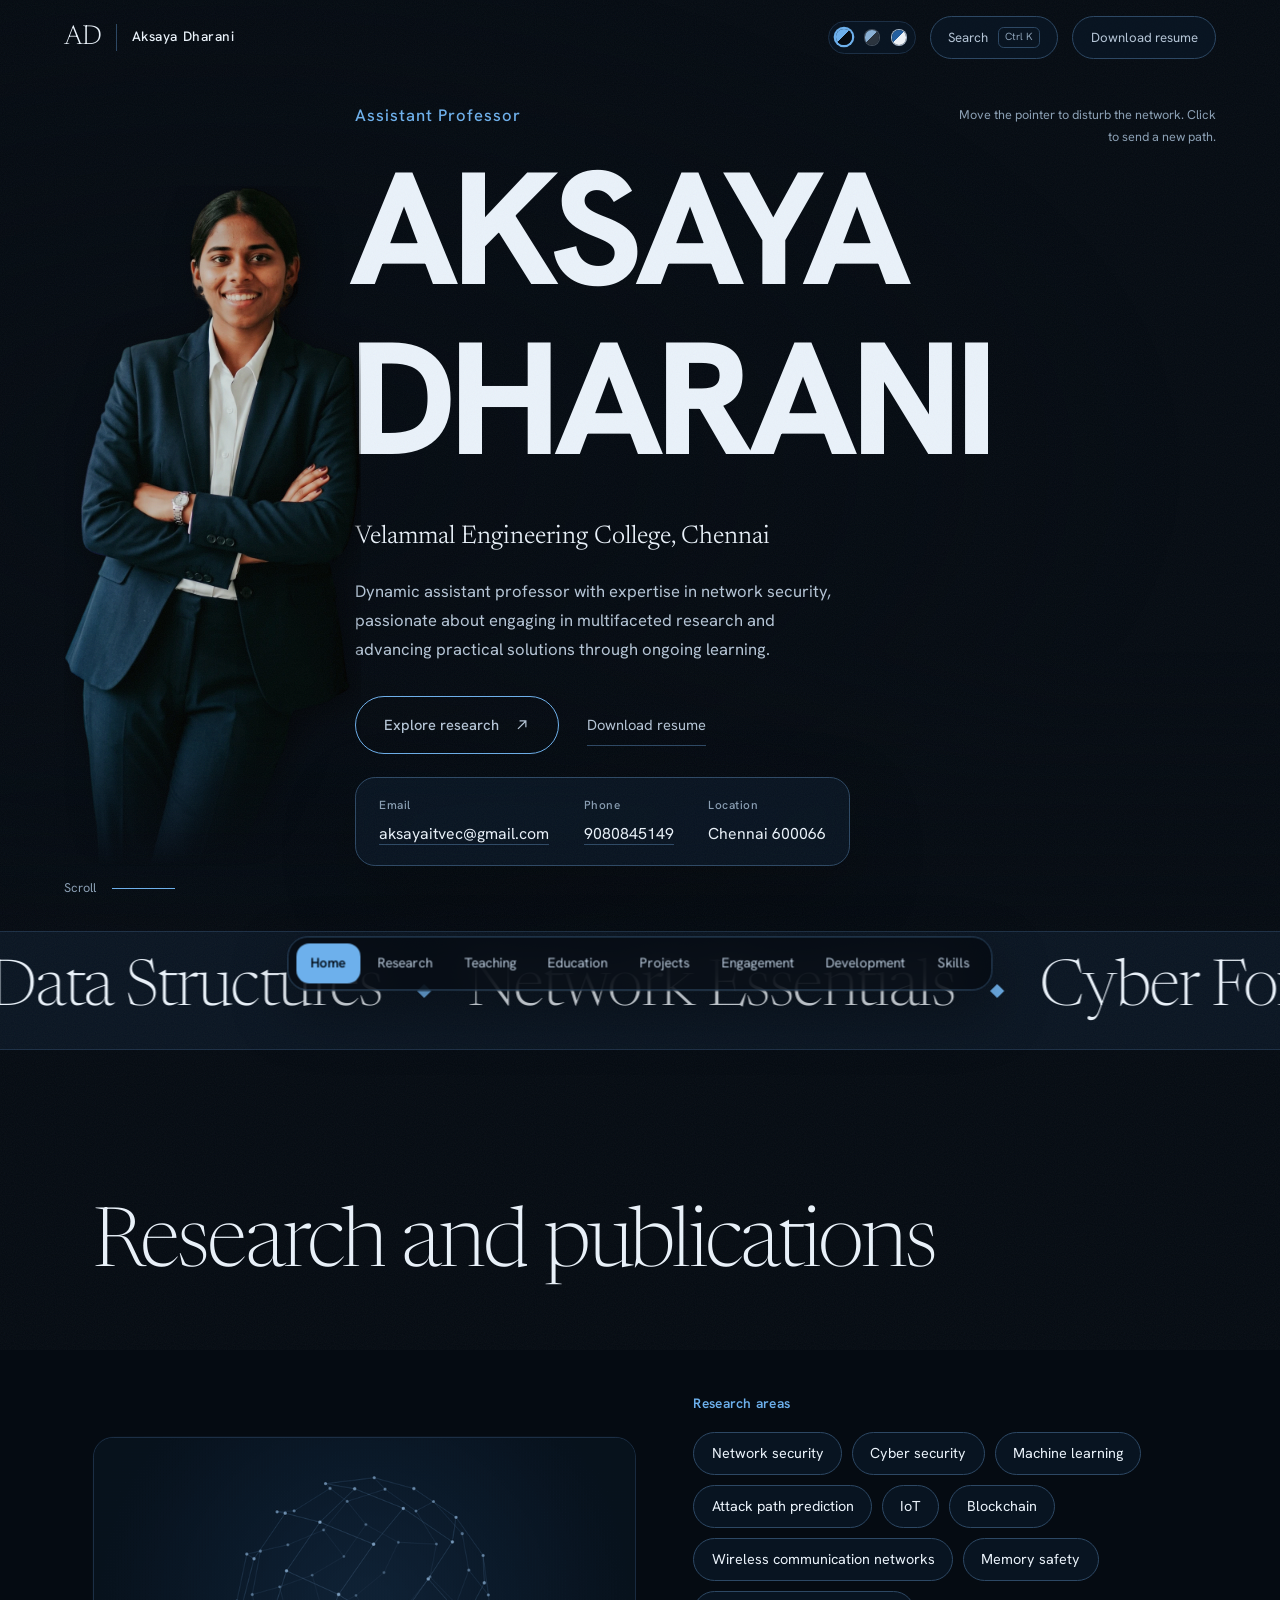
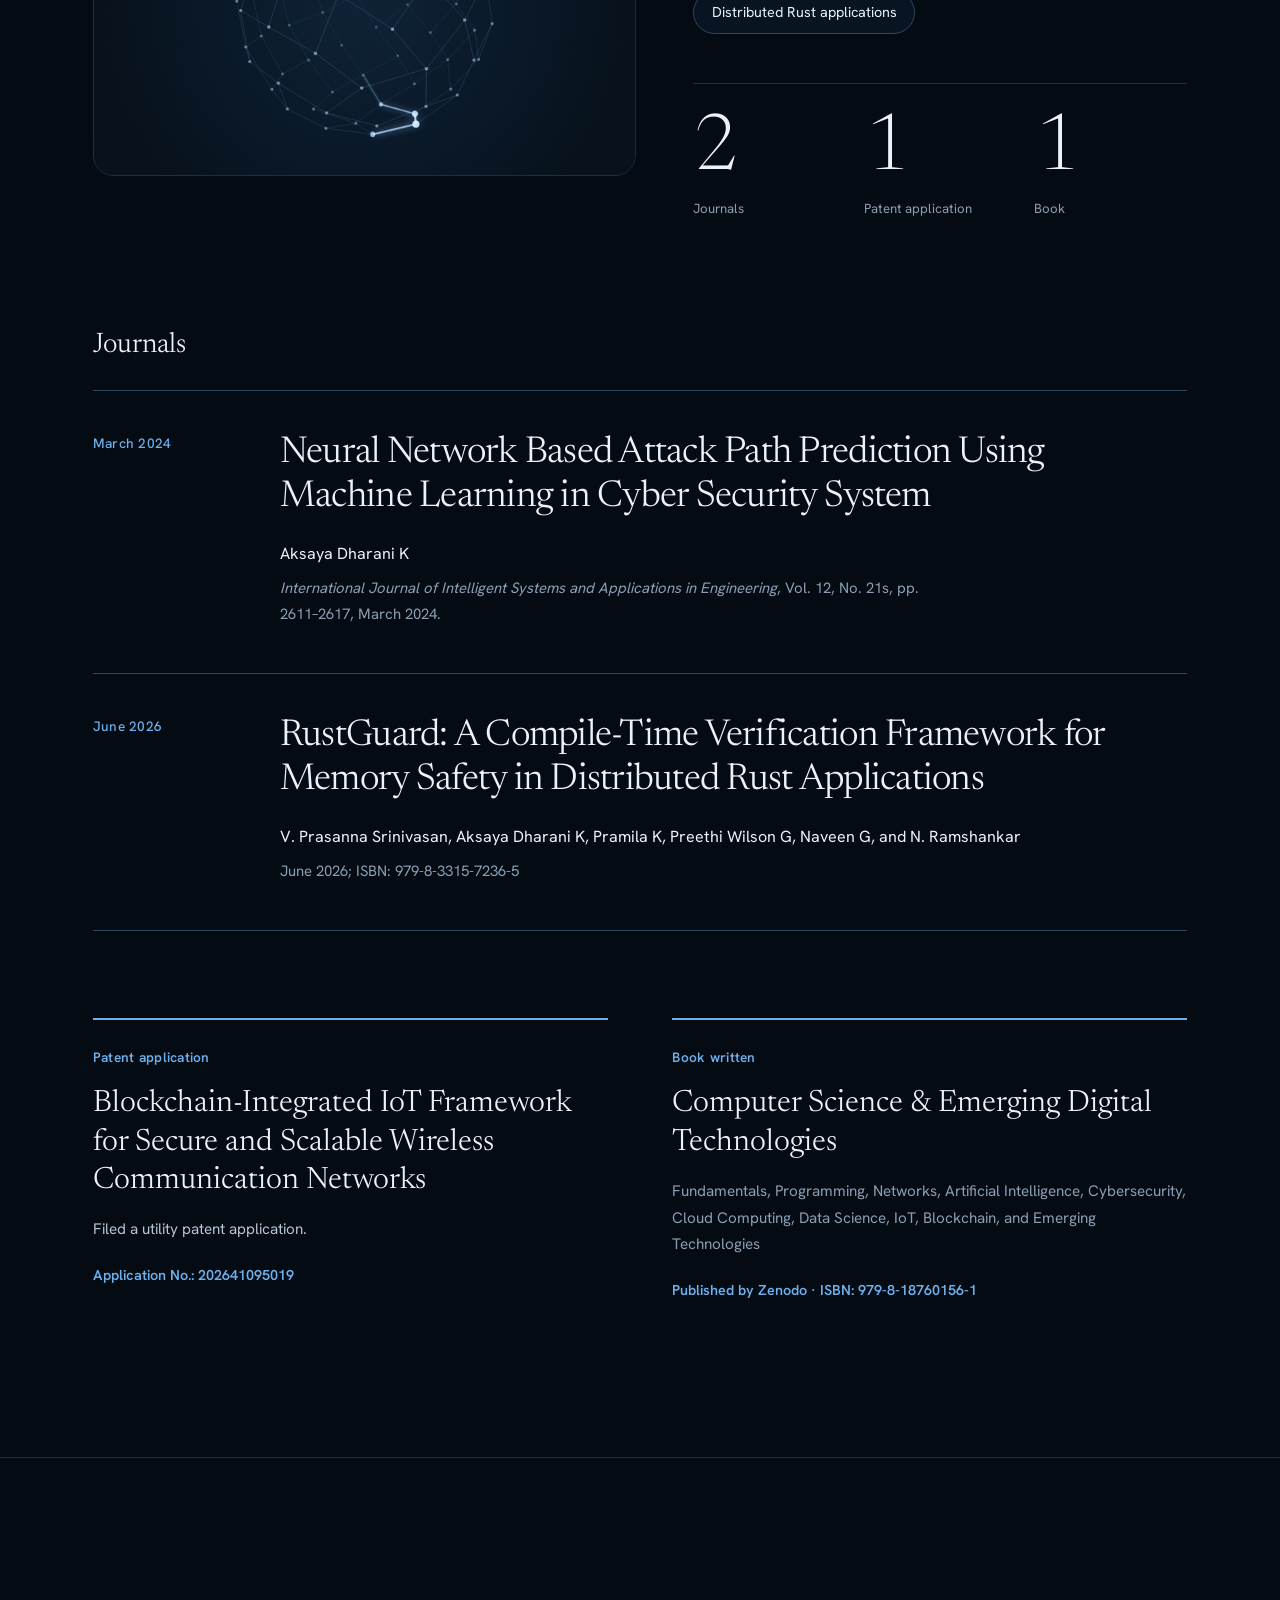
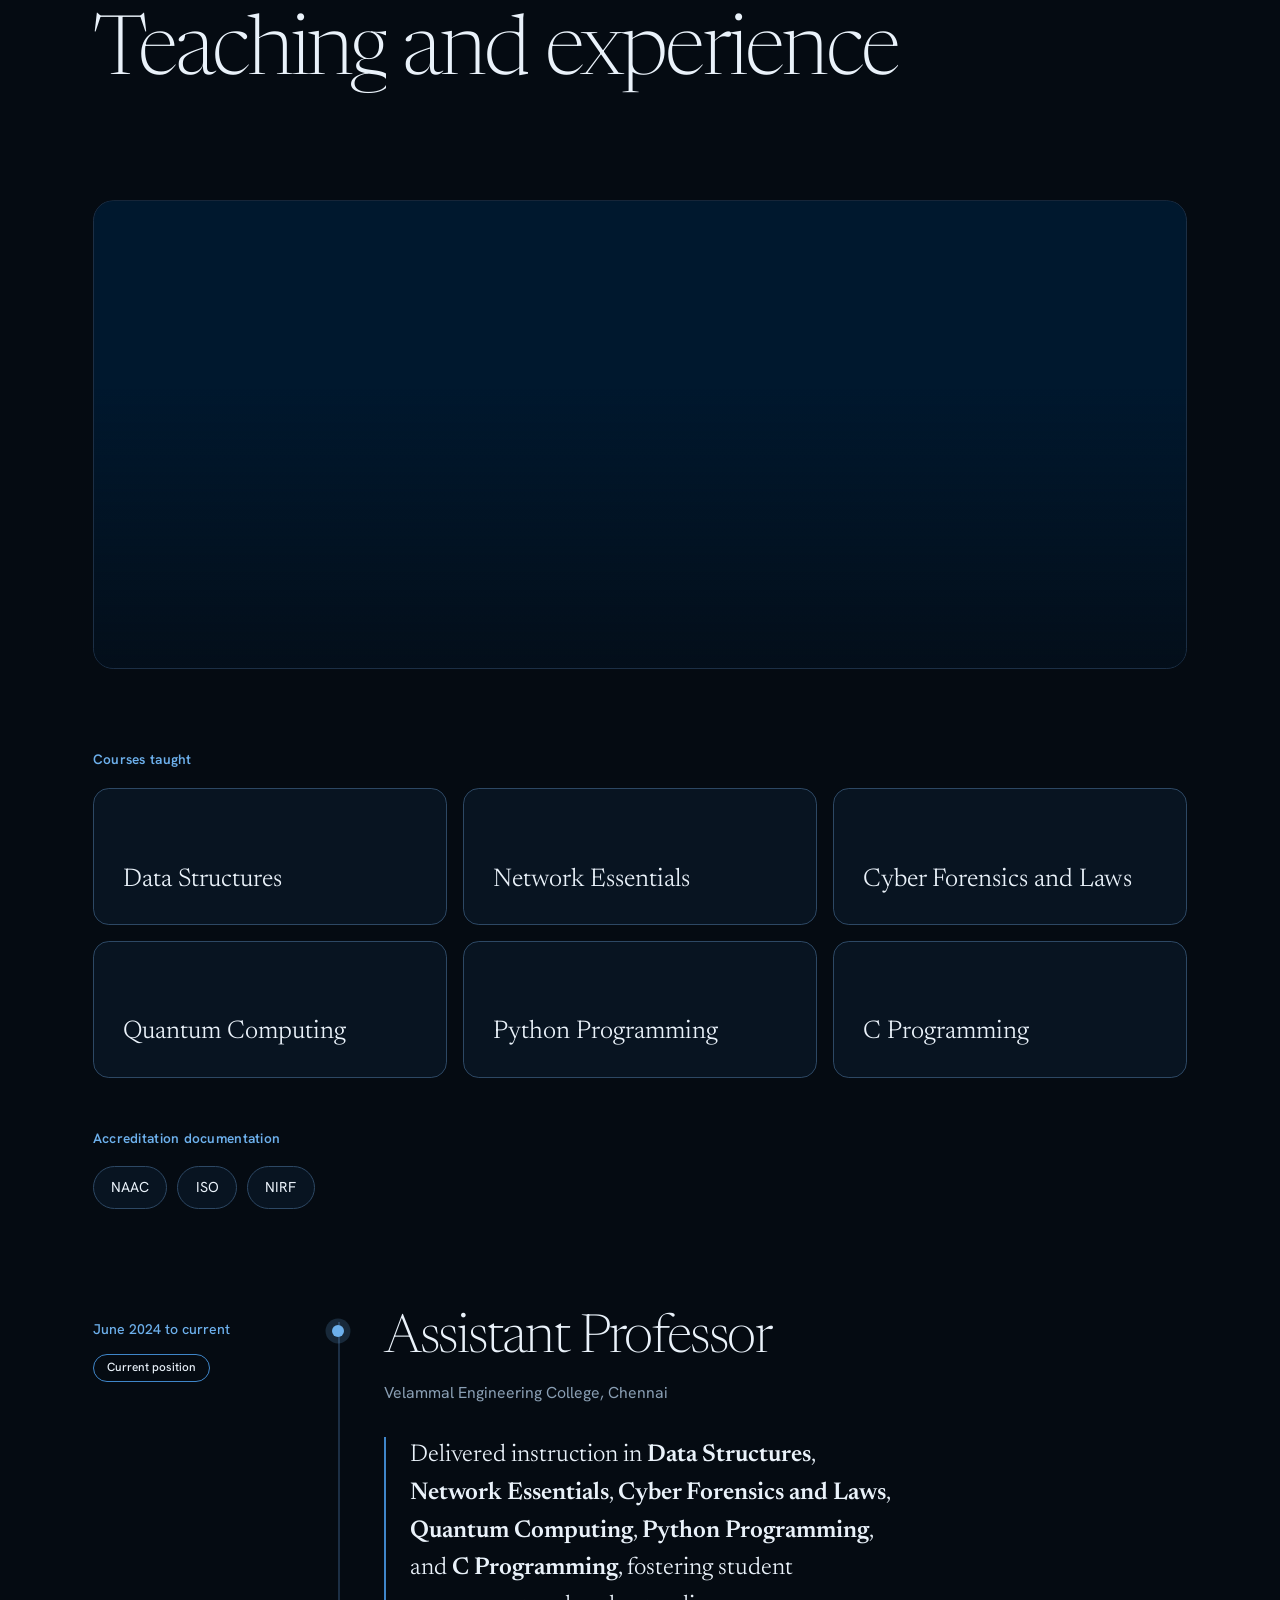
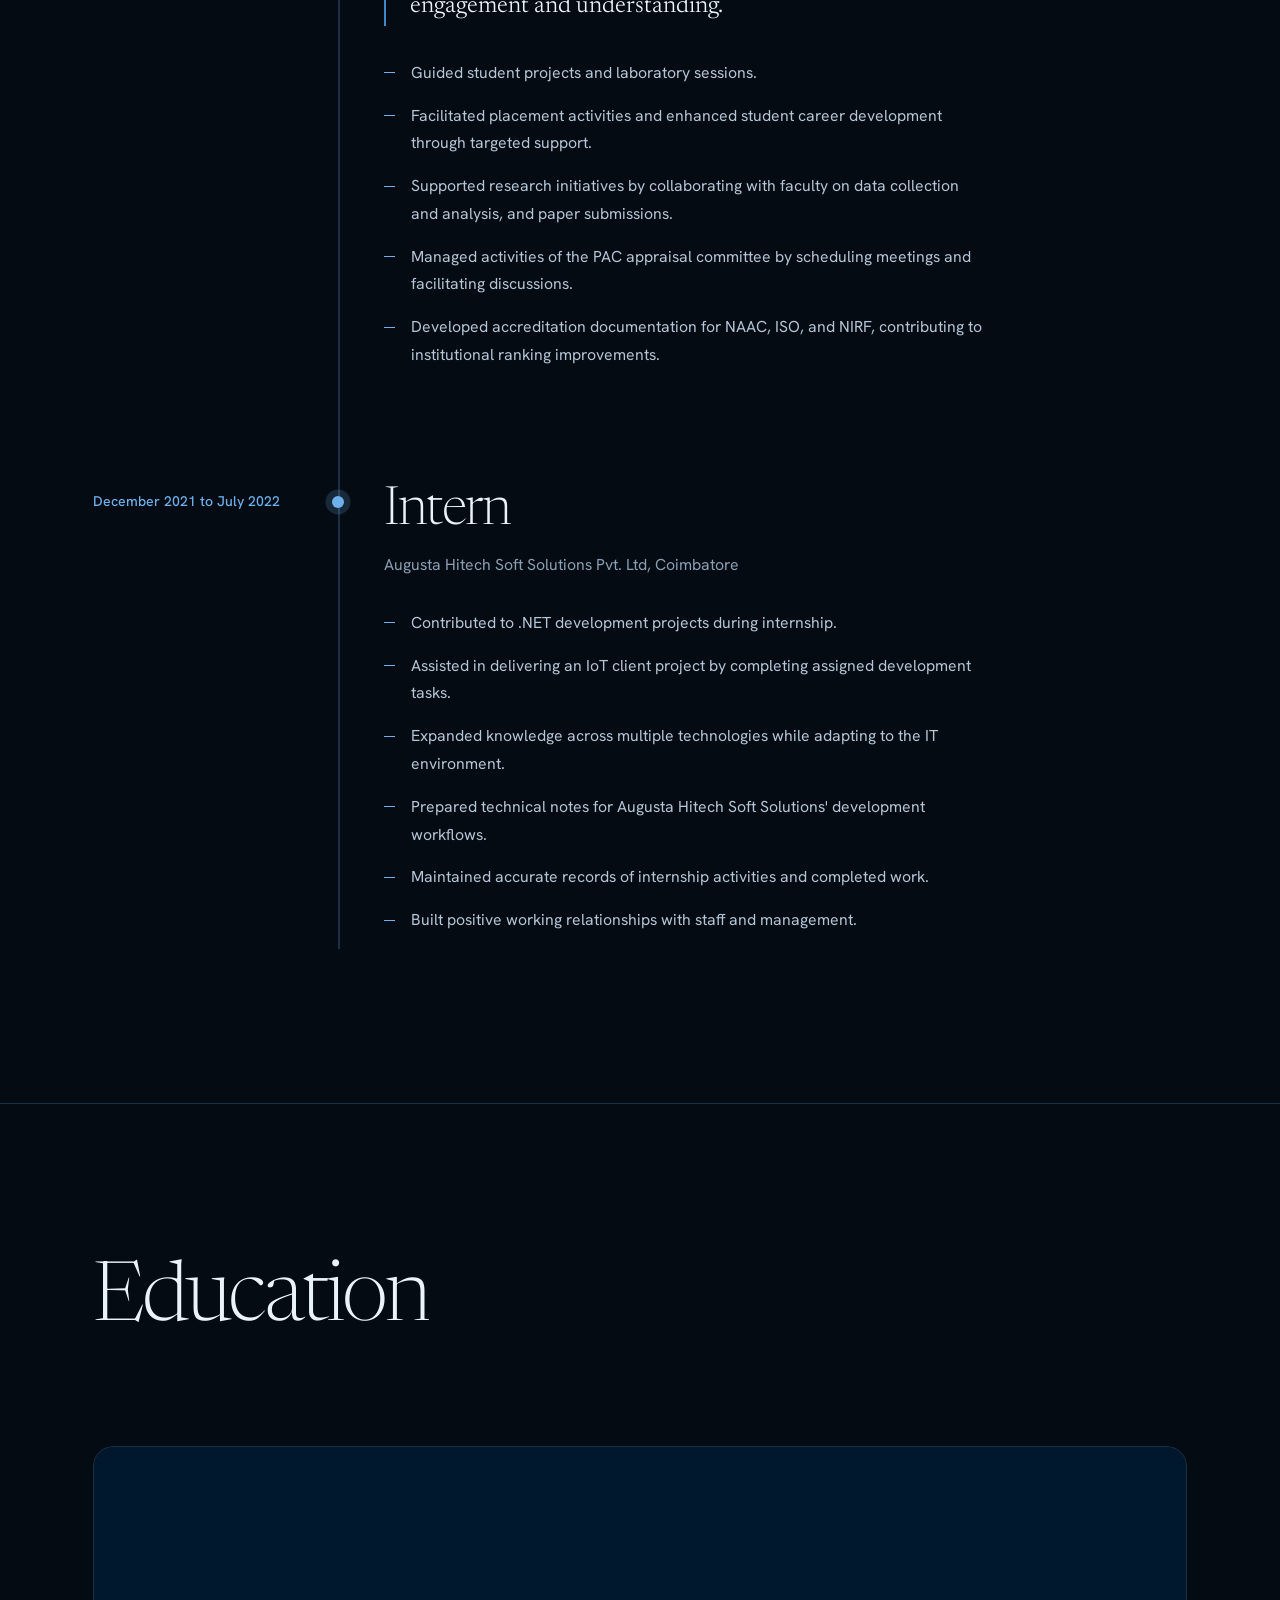
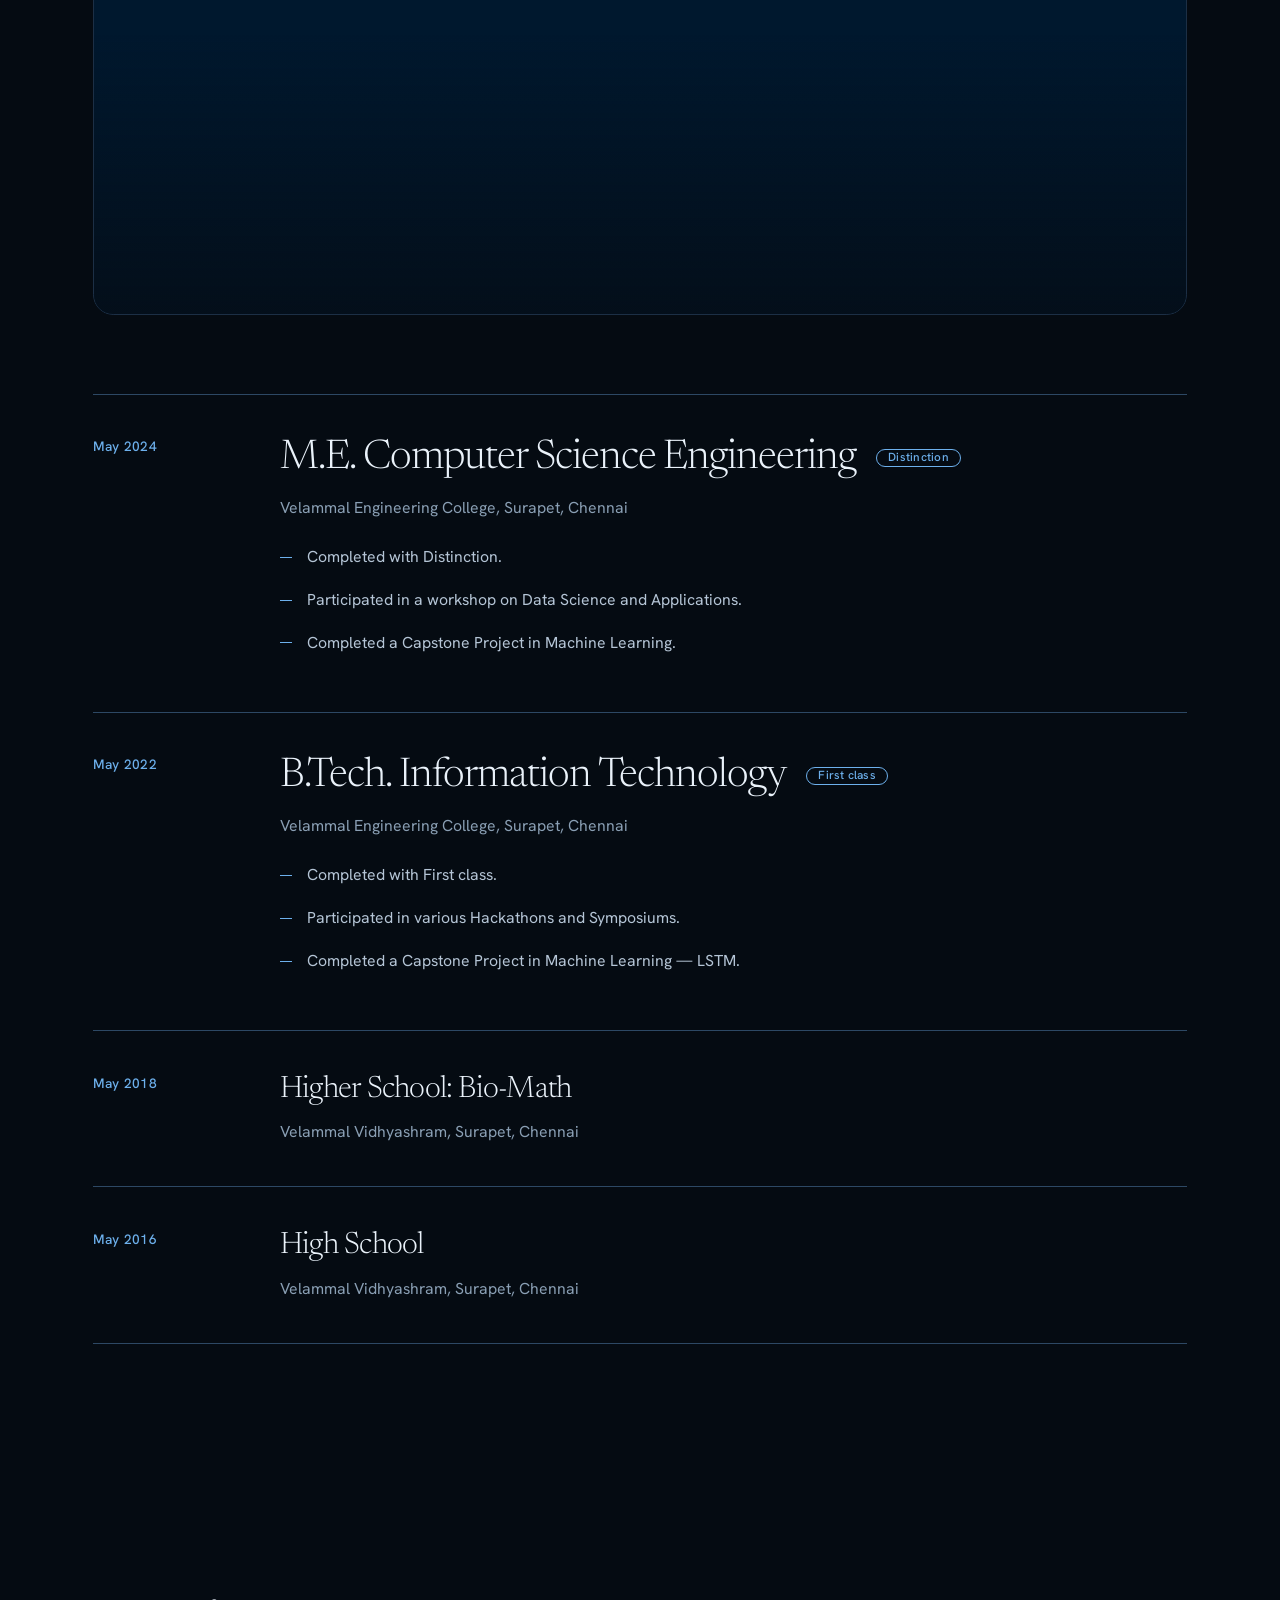
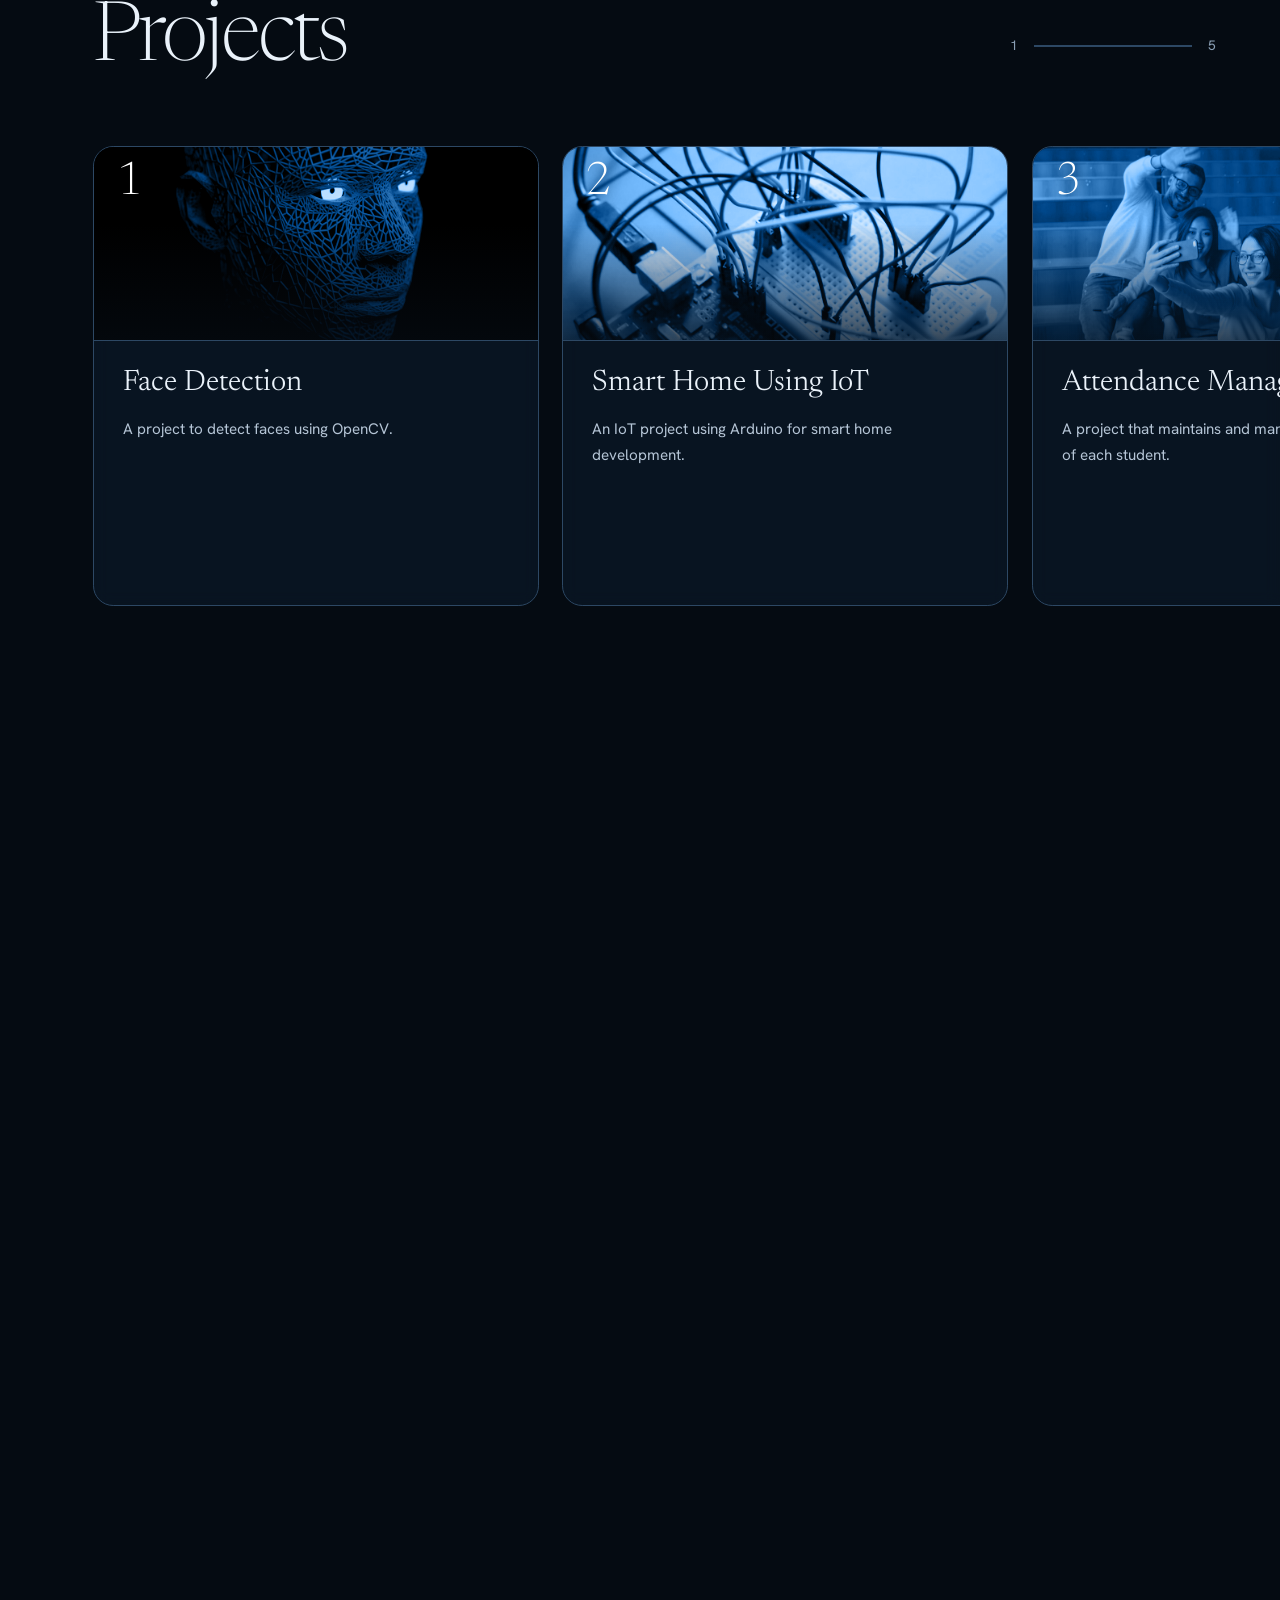
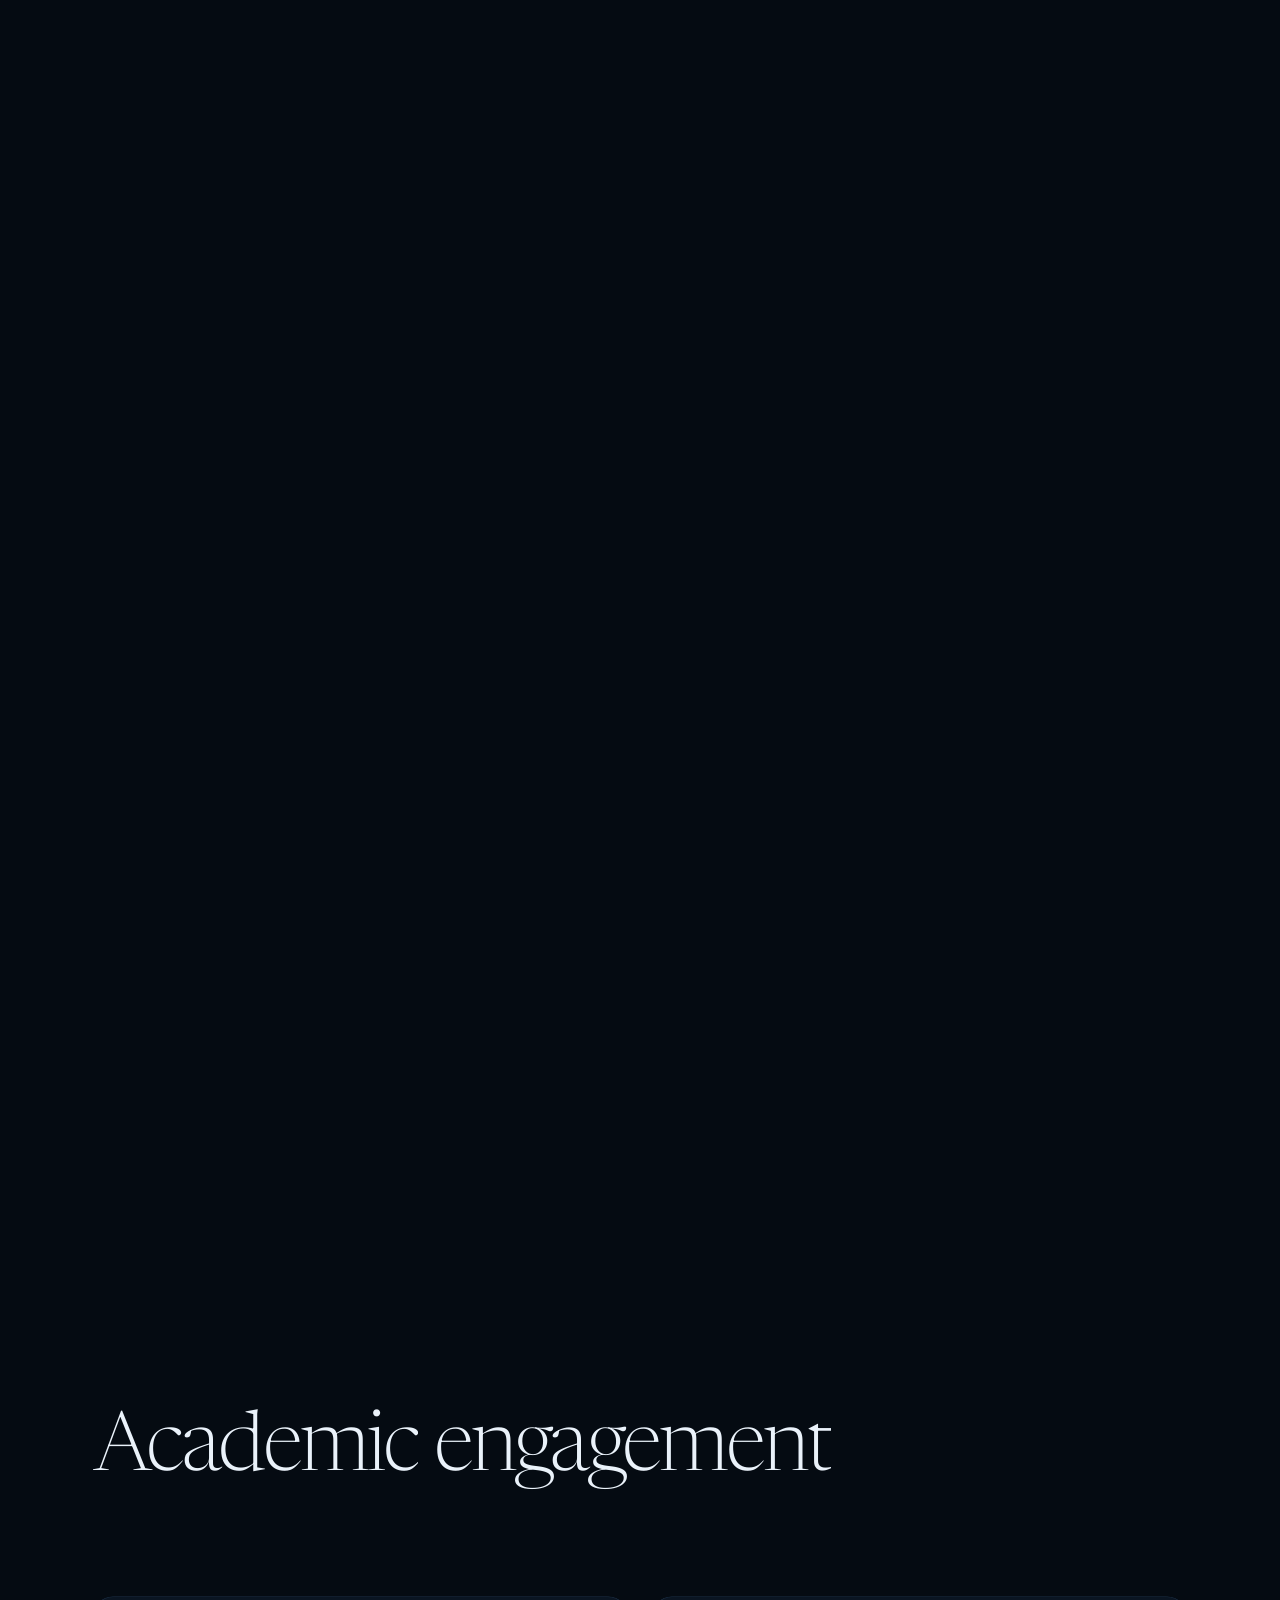
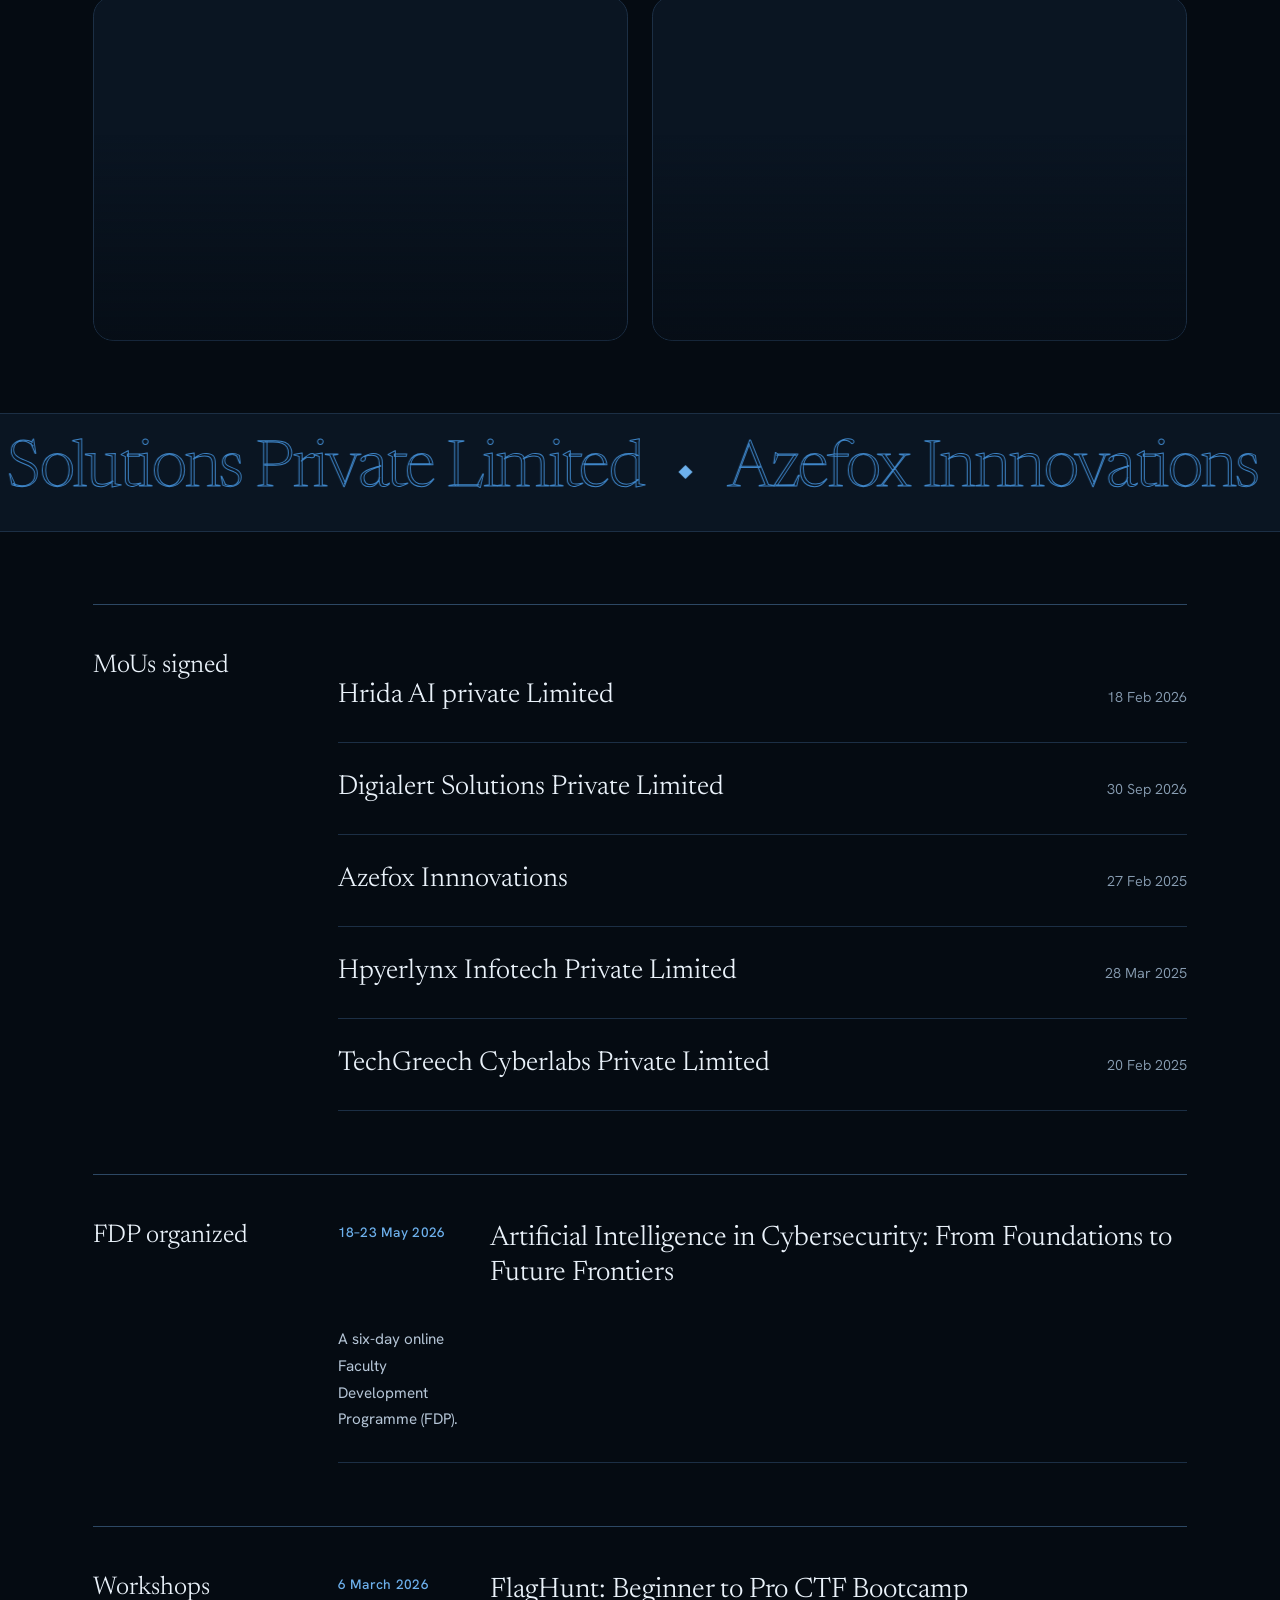
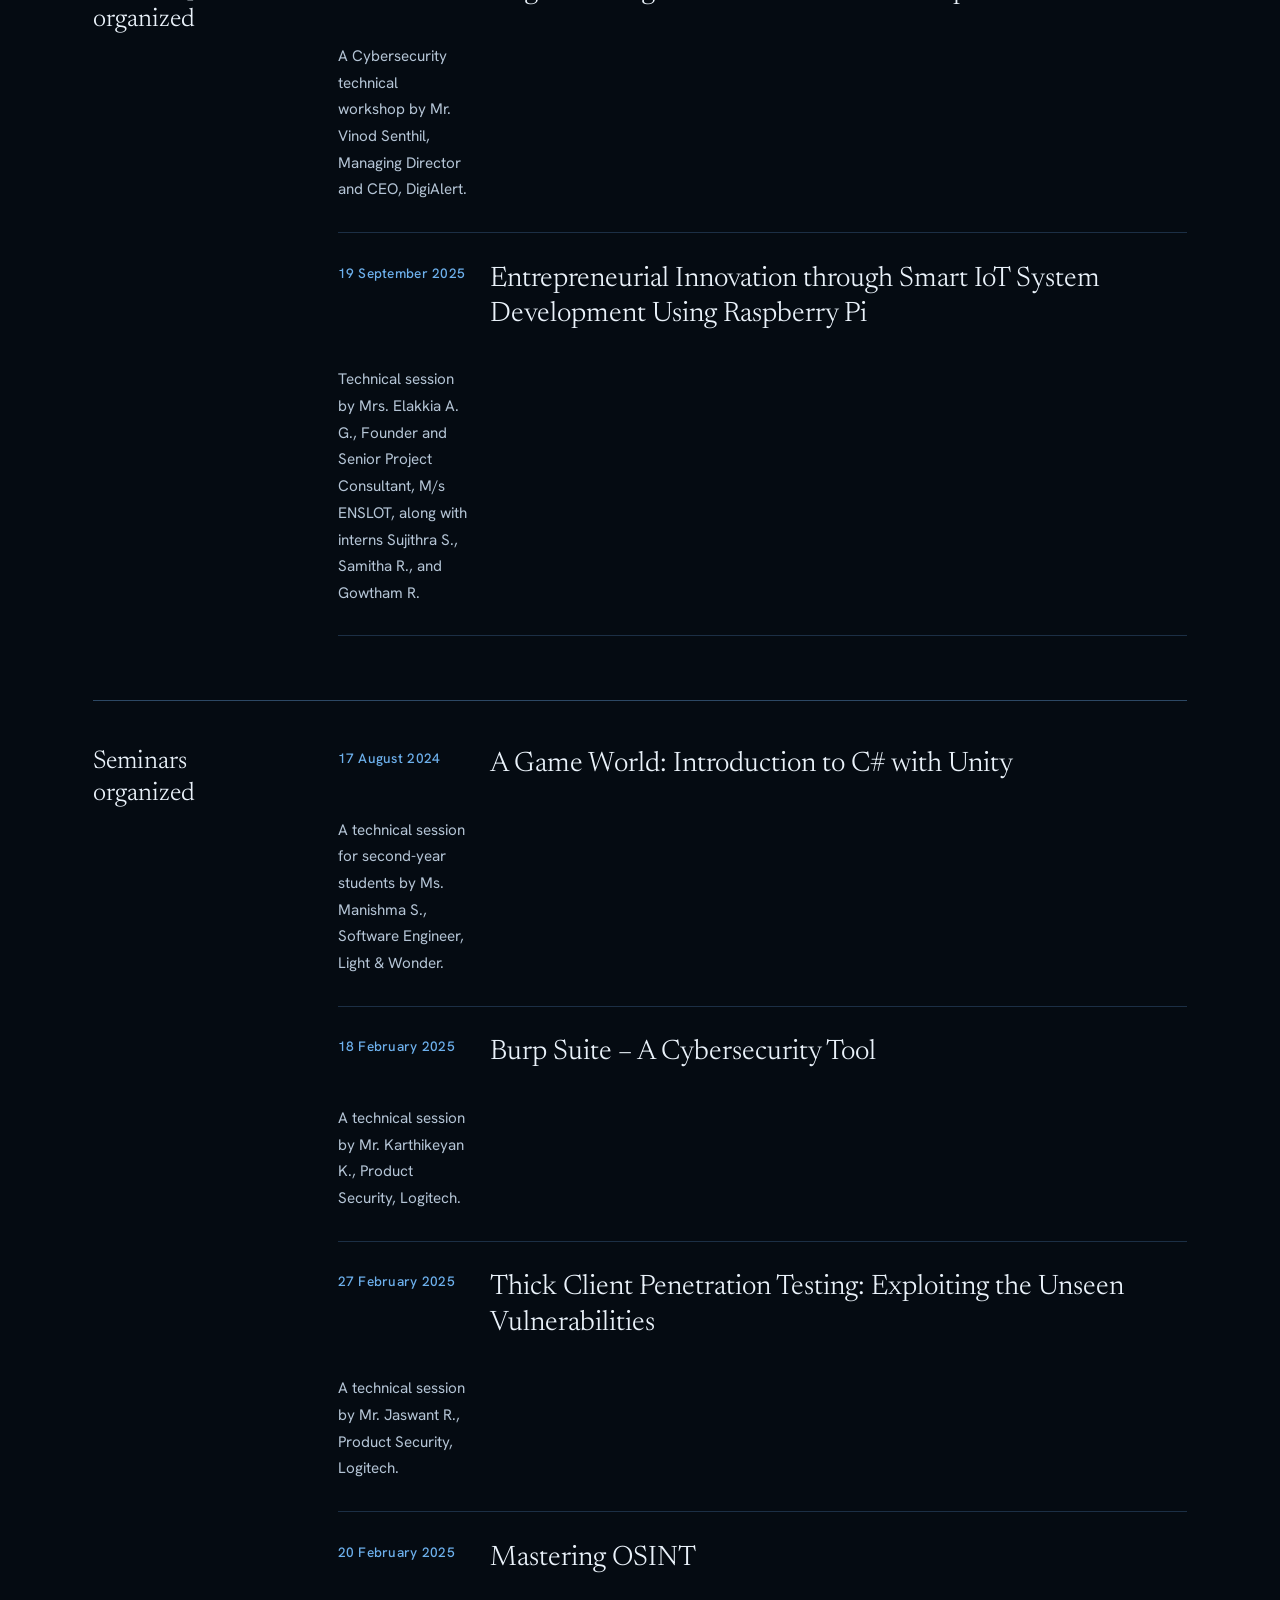
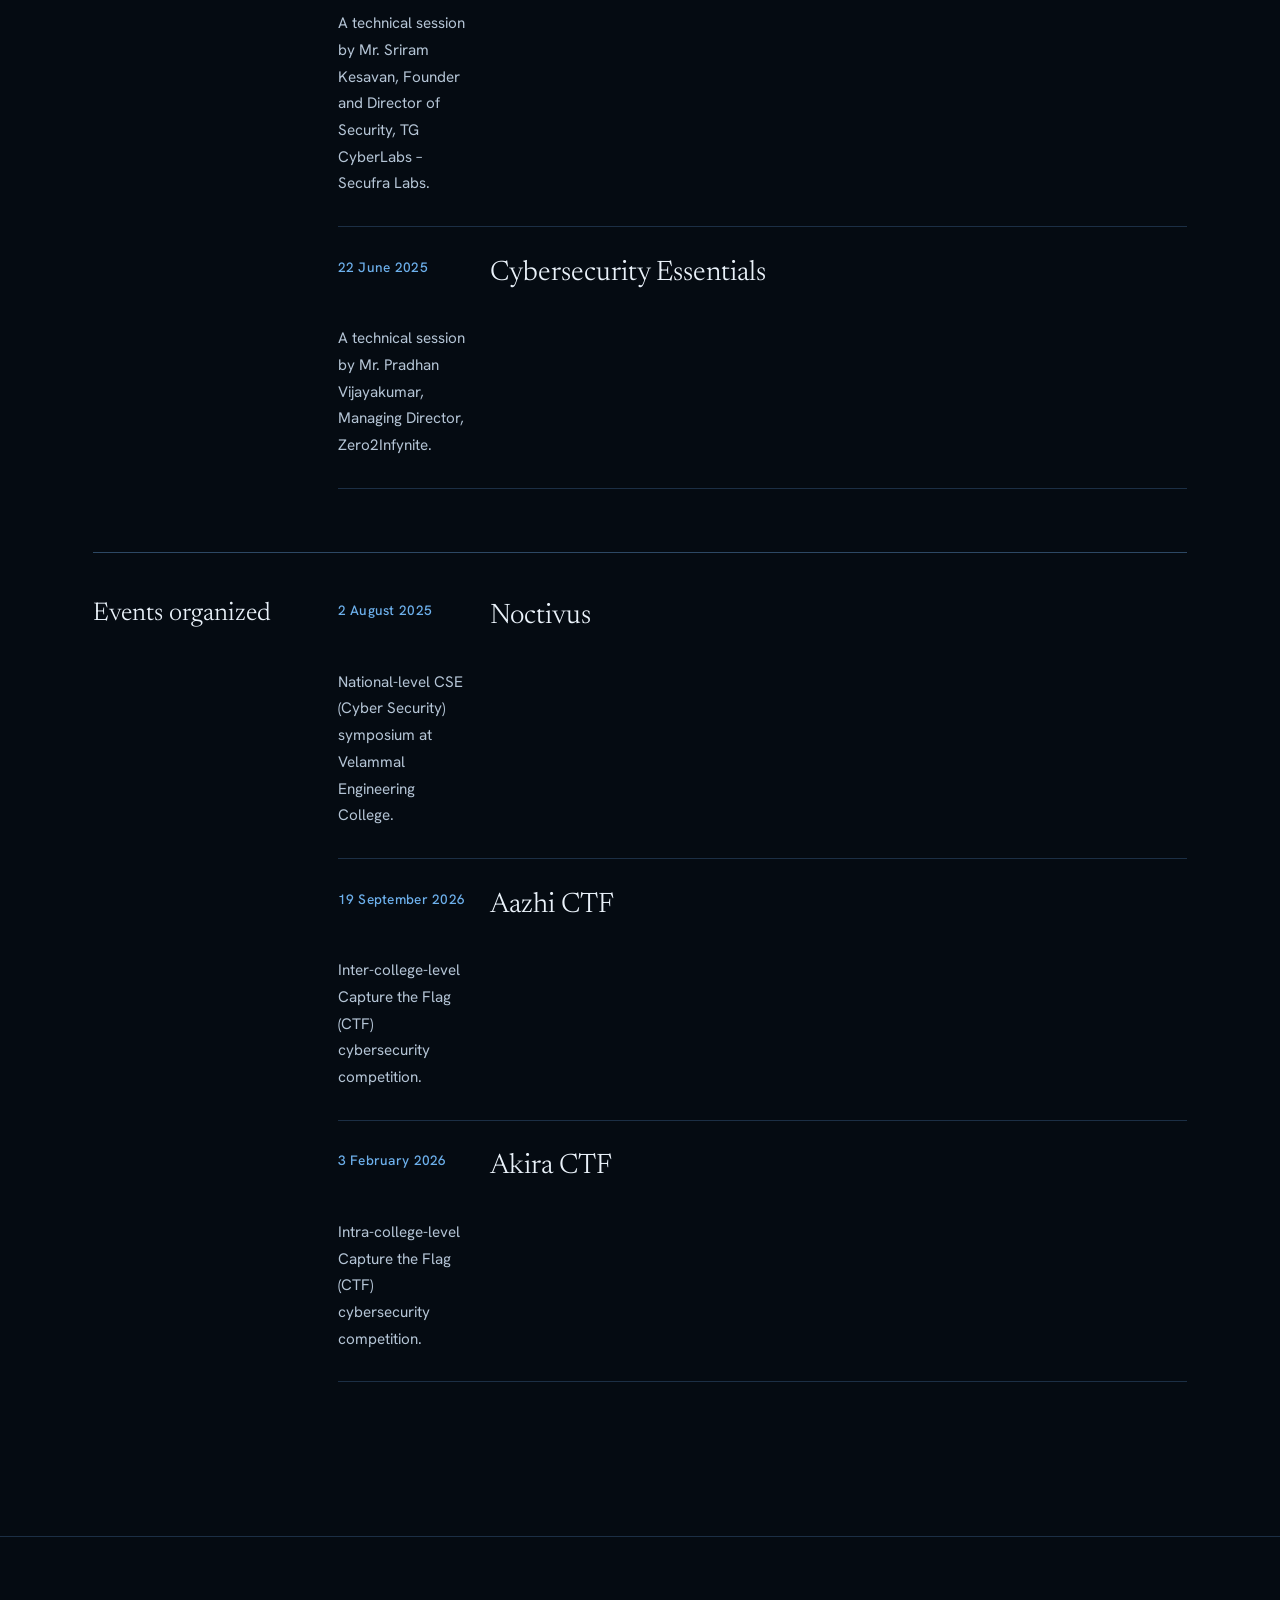
==== commit e61d54ad: "Use real group photos in Academic engagement Replaces the stock stage photo and the animated diagram" ====
--- a/index.html
+++ b/index.html
@@ -147,8 +147,8 @@
   <section class="section" id="activities" aria-labelledby="activities-title"><div class="container">
     <div class="section-heading"><h2 id="activities-title">Academic engagement</h2></div>
     <div class="media-pair">
-      <figure class="media media-tall" data-media><img src="assets/img/engagement-stage.jpg" alt="Speaker on a central stage addressing a large audience" loading="lazy" decoding="async"></figure>
-      <figure class="gif-frame" data-media><img src="assets/gif/packet-flow.gif" alt="Animated lanes of data packets, some stopped at a barrier" width="720" height="450"></figure>
+      <figure class="media media-tall media-photo" data-media><img src="assets/img/engagement-group-1.jpg" alt="Faculty and student volunteers posing together in a computer lab" width="1280" height="960" loading="lazy" decoding="async"></figure>
+      <figure class="media media-tall media-photo" data-media><img src="assets/img/engagement-group-2.jpg" alt="Faculty, volunteers and students standing and kneeling in rows between computer desks" width="1600" height="1200" loading="lazy" decoding="async"></figure>
     </div>
   </div>
     <div class="marquee marquee-outline" data-velocity="-1" aria-hidden="true"><div class="marquee-track"><span>Hrida AI private Limited</span><b></b><span>Digialert Solutions Private Limited</span><b></b><span>Azefox Innnovations</span><b></b><span>Hpyerlynx Infotech Private Limited</span><b></b><span>TechGreech Cyberlabs Private Limited</span><b></b></div></div>
--- a/styles.css
+++ b/styles.css
@@ -157,6 +157,9 @@
 .media img{position:absolute;inset:-8% 0;width:100%;height:116%;object-fit:cover;filter:grayscale(1) contrast(1.08) brightness(.92);will-change:transform}
 .media::after{content:"";position:absolute;inset:0;background:var(--accent2);mix-blend-mode:color;pointer-events:none}
 .media::before{content:"";position:absolute;inset:0;z-index:1;background:linear-gradient(180deg,transparent 40%,color-mix(in srgb,var(--bg) 70%,transparent));pointer-events:none}
+.media-pair .media.media-photo{aspect-ratio:14/9}
+.media-photo img{filter:none}
+.media-photo::after{display:none}
 .media-wide{aspect-ratio:21/9;margin-bottom:5.5rem}
 .media-tall{aspect-ratio:4/3}
 .gif-frame{aspect-ratio:8/5;box-shadow:0 0 6rem -1rem color-mix(in srgb,var(--accent) 30%,transparent)}
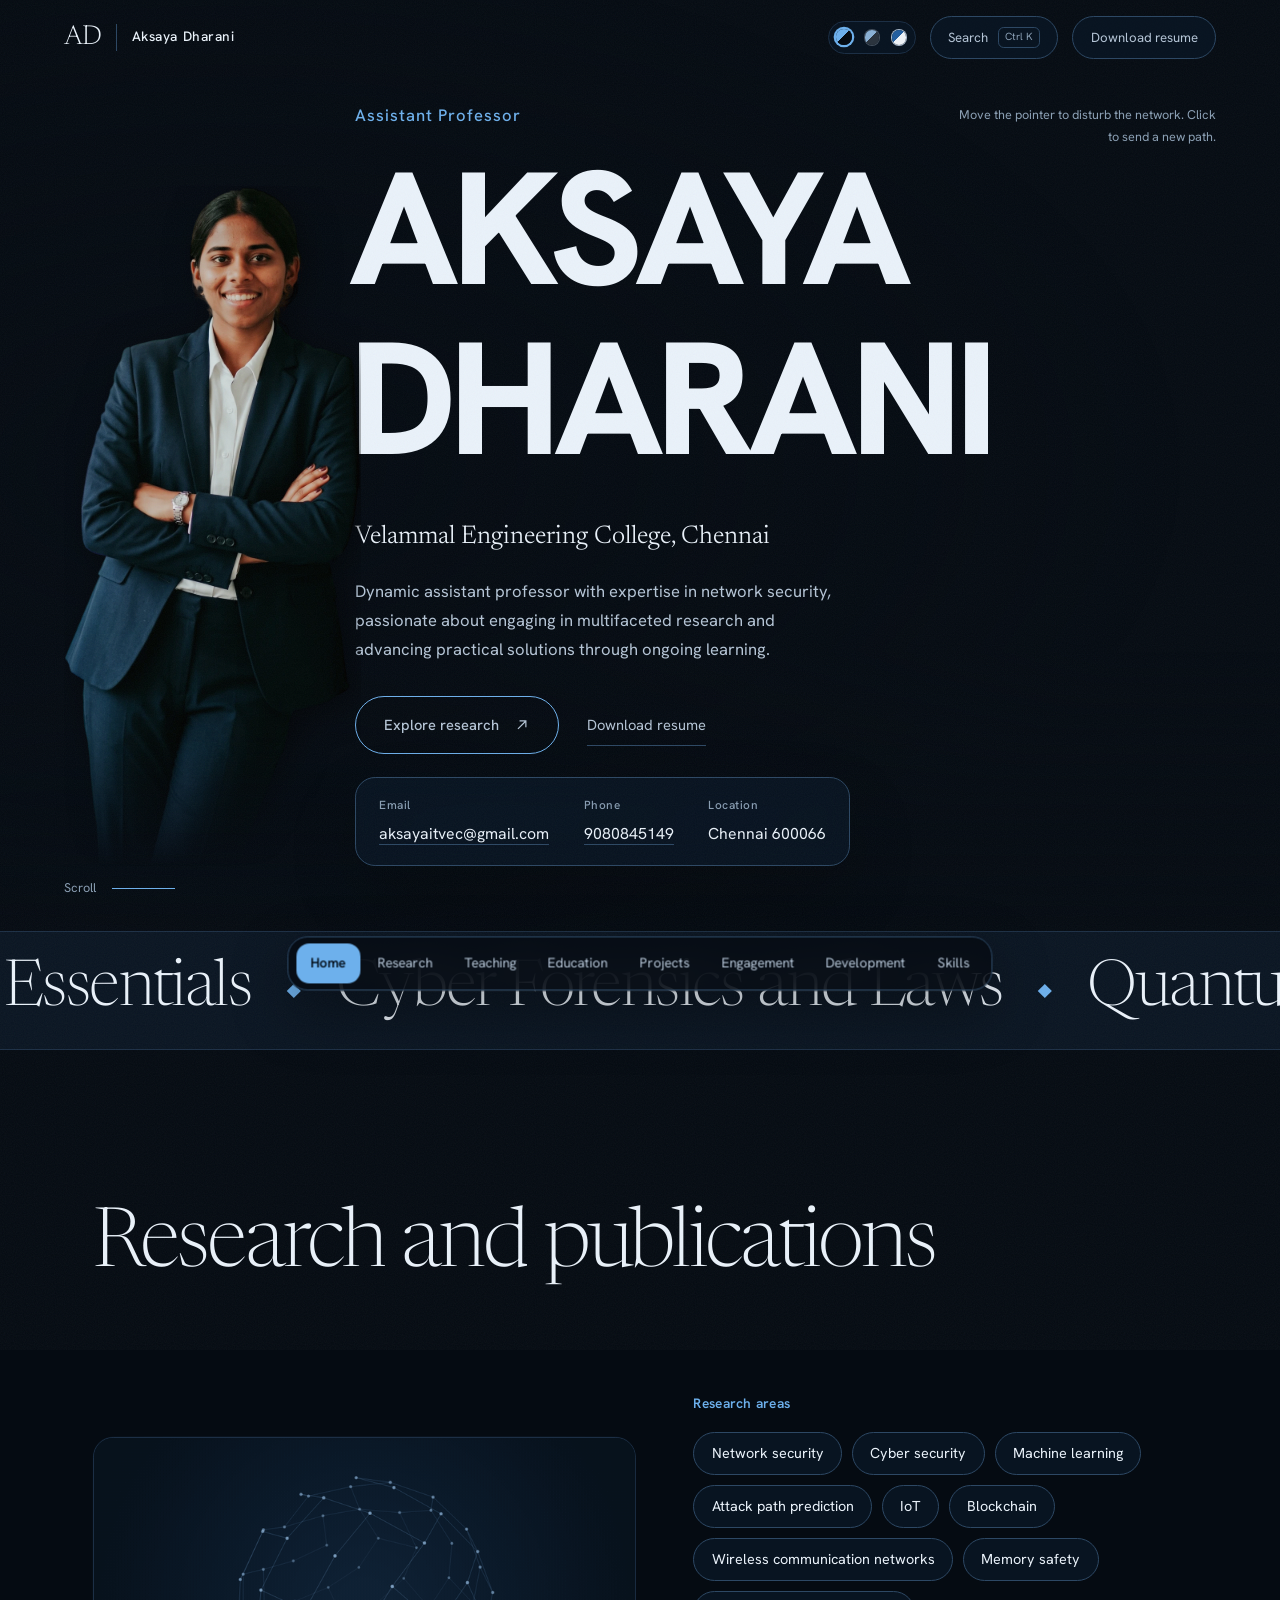
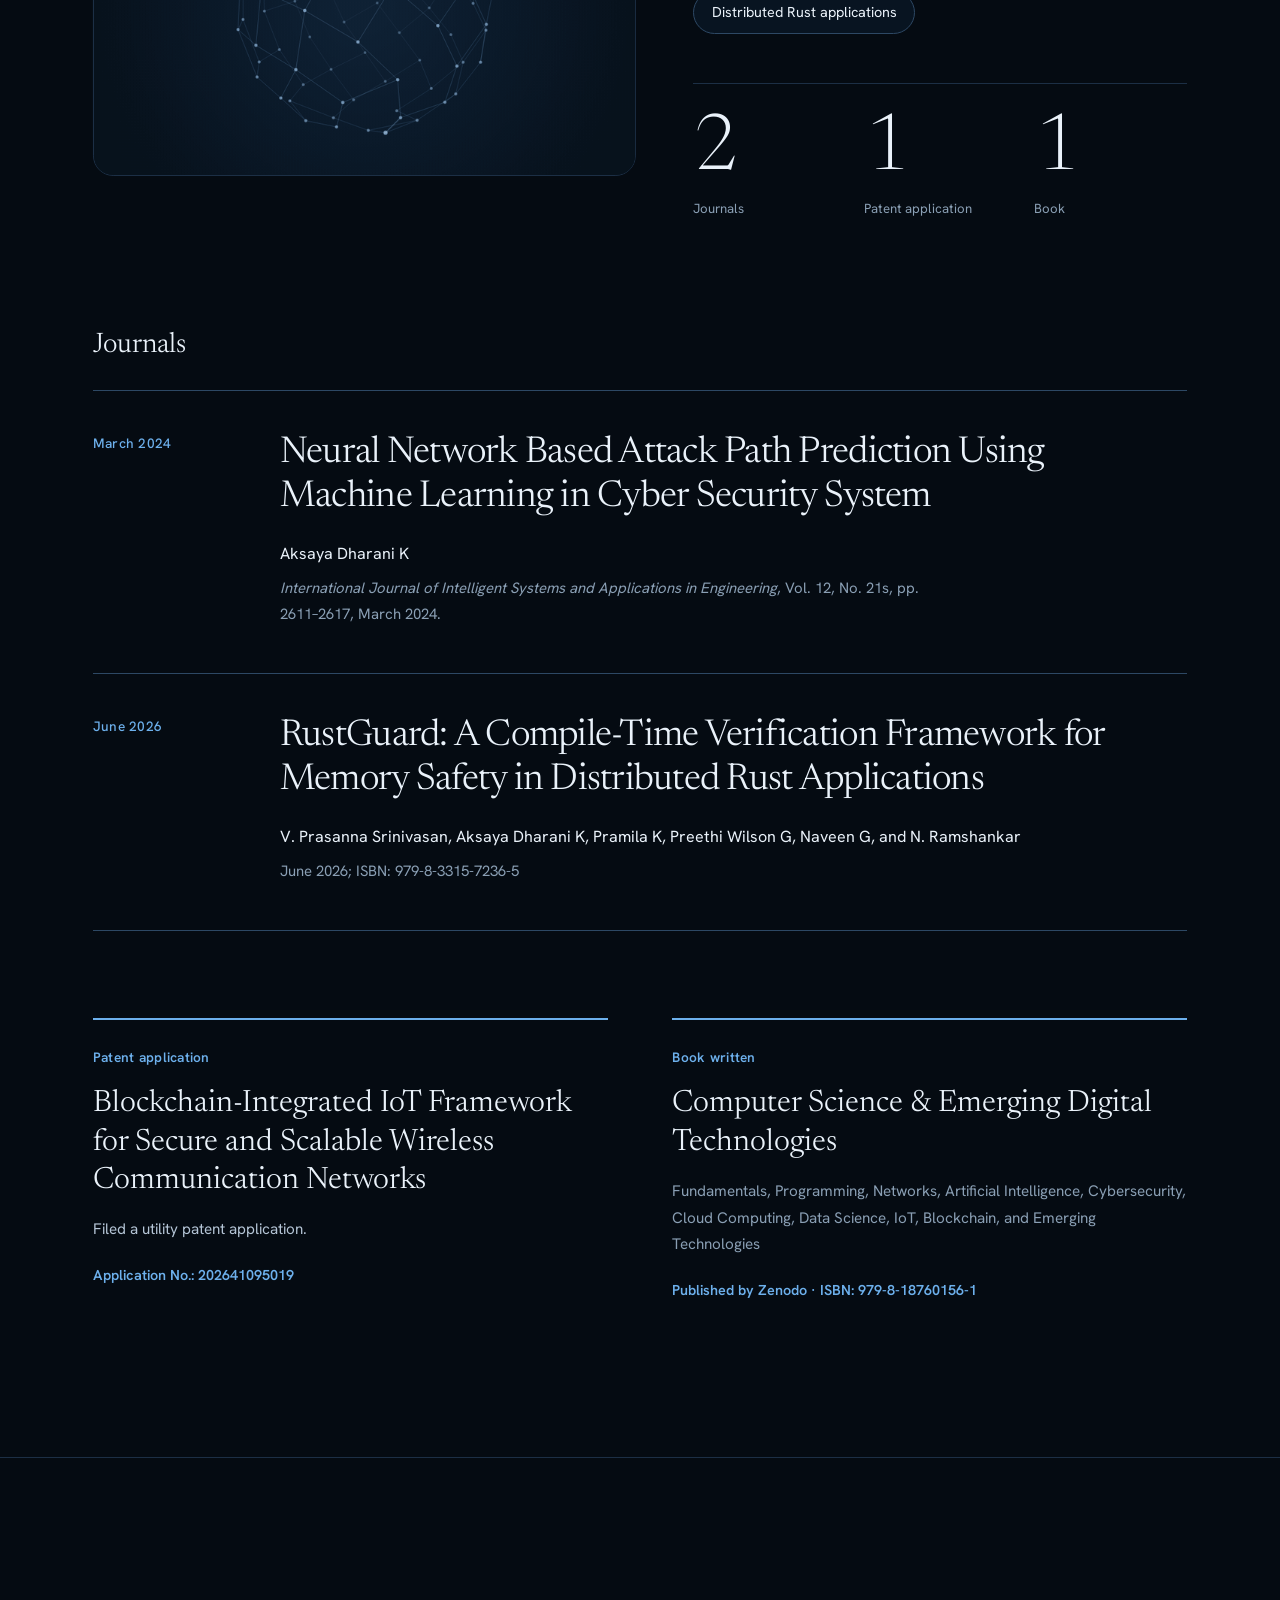
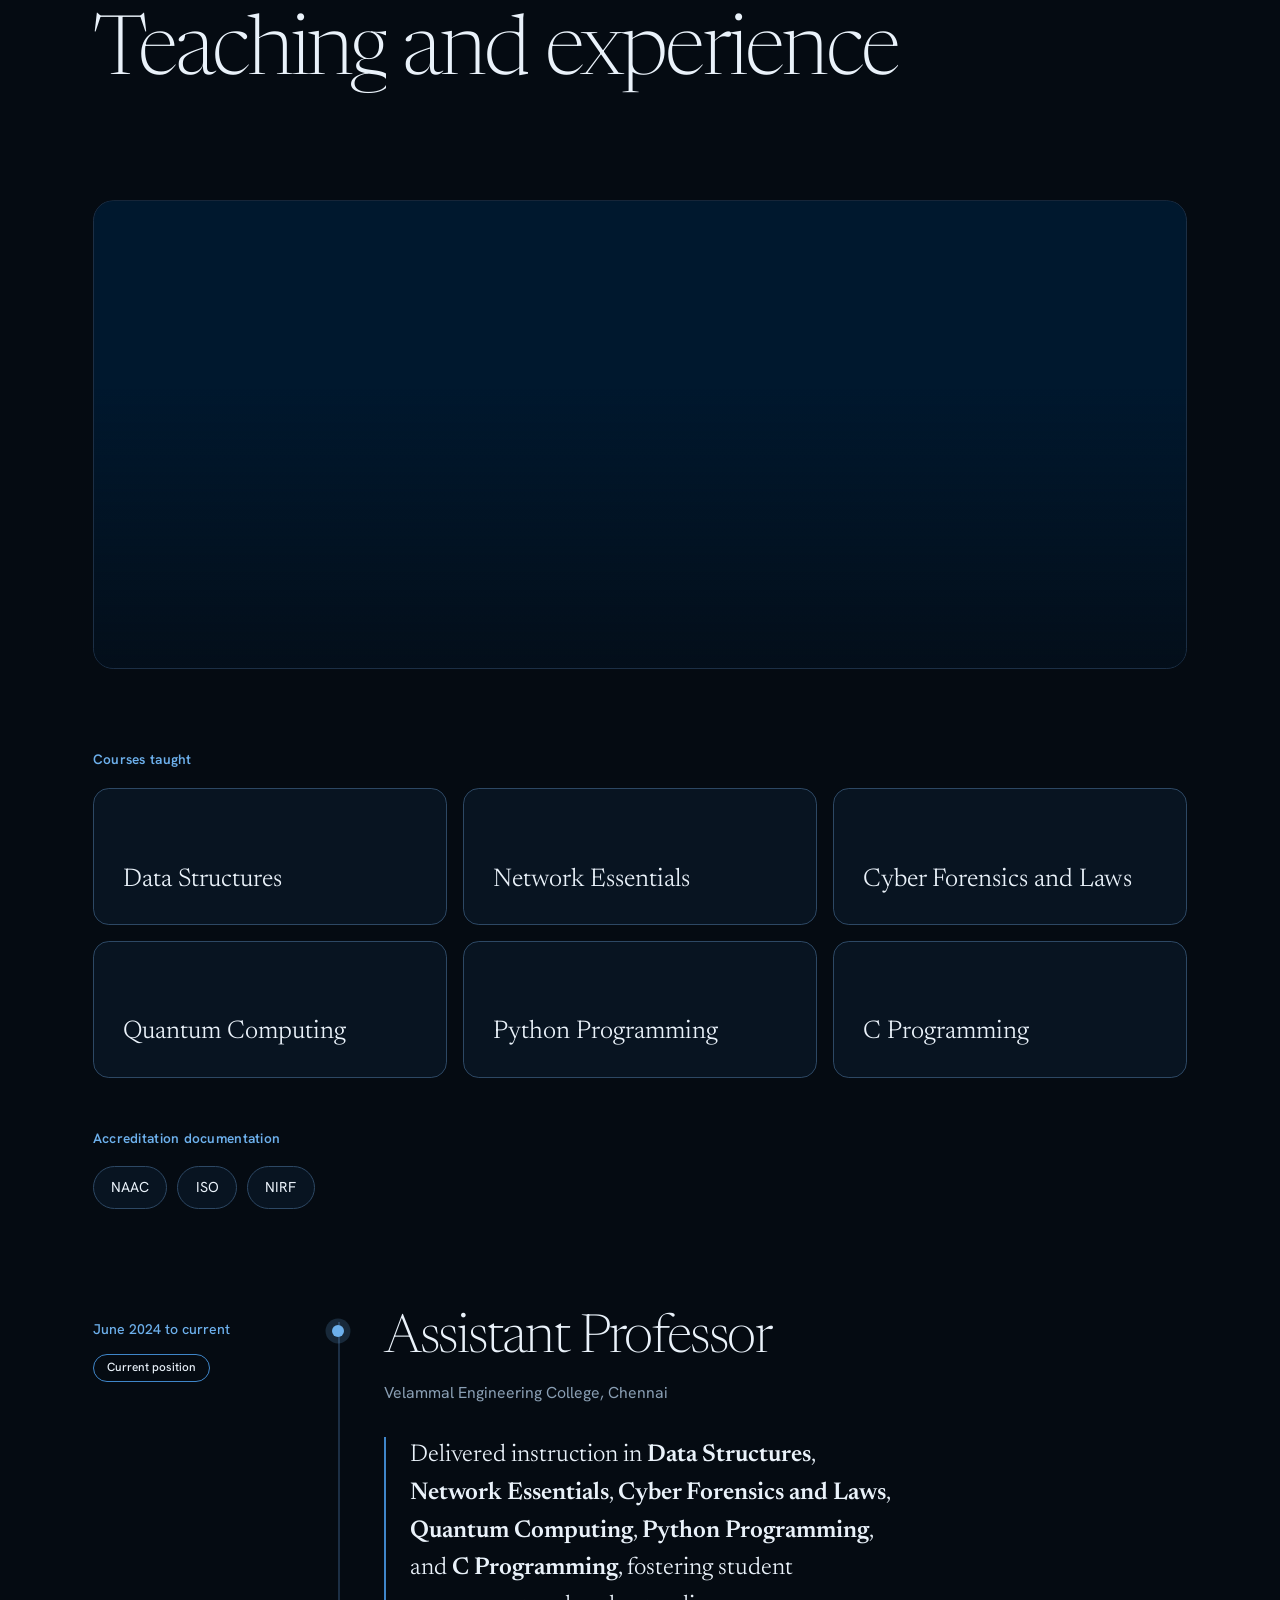
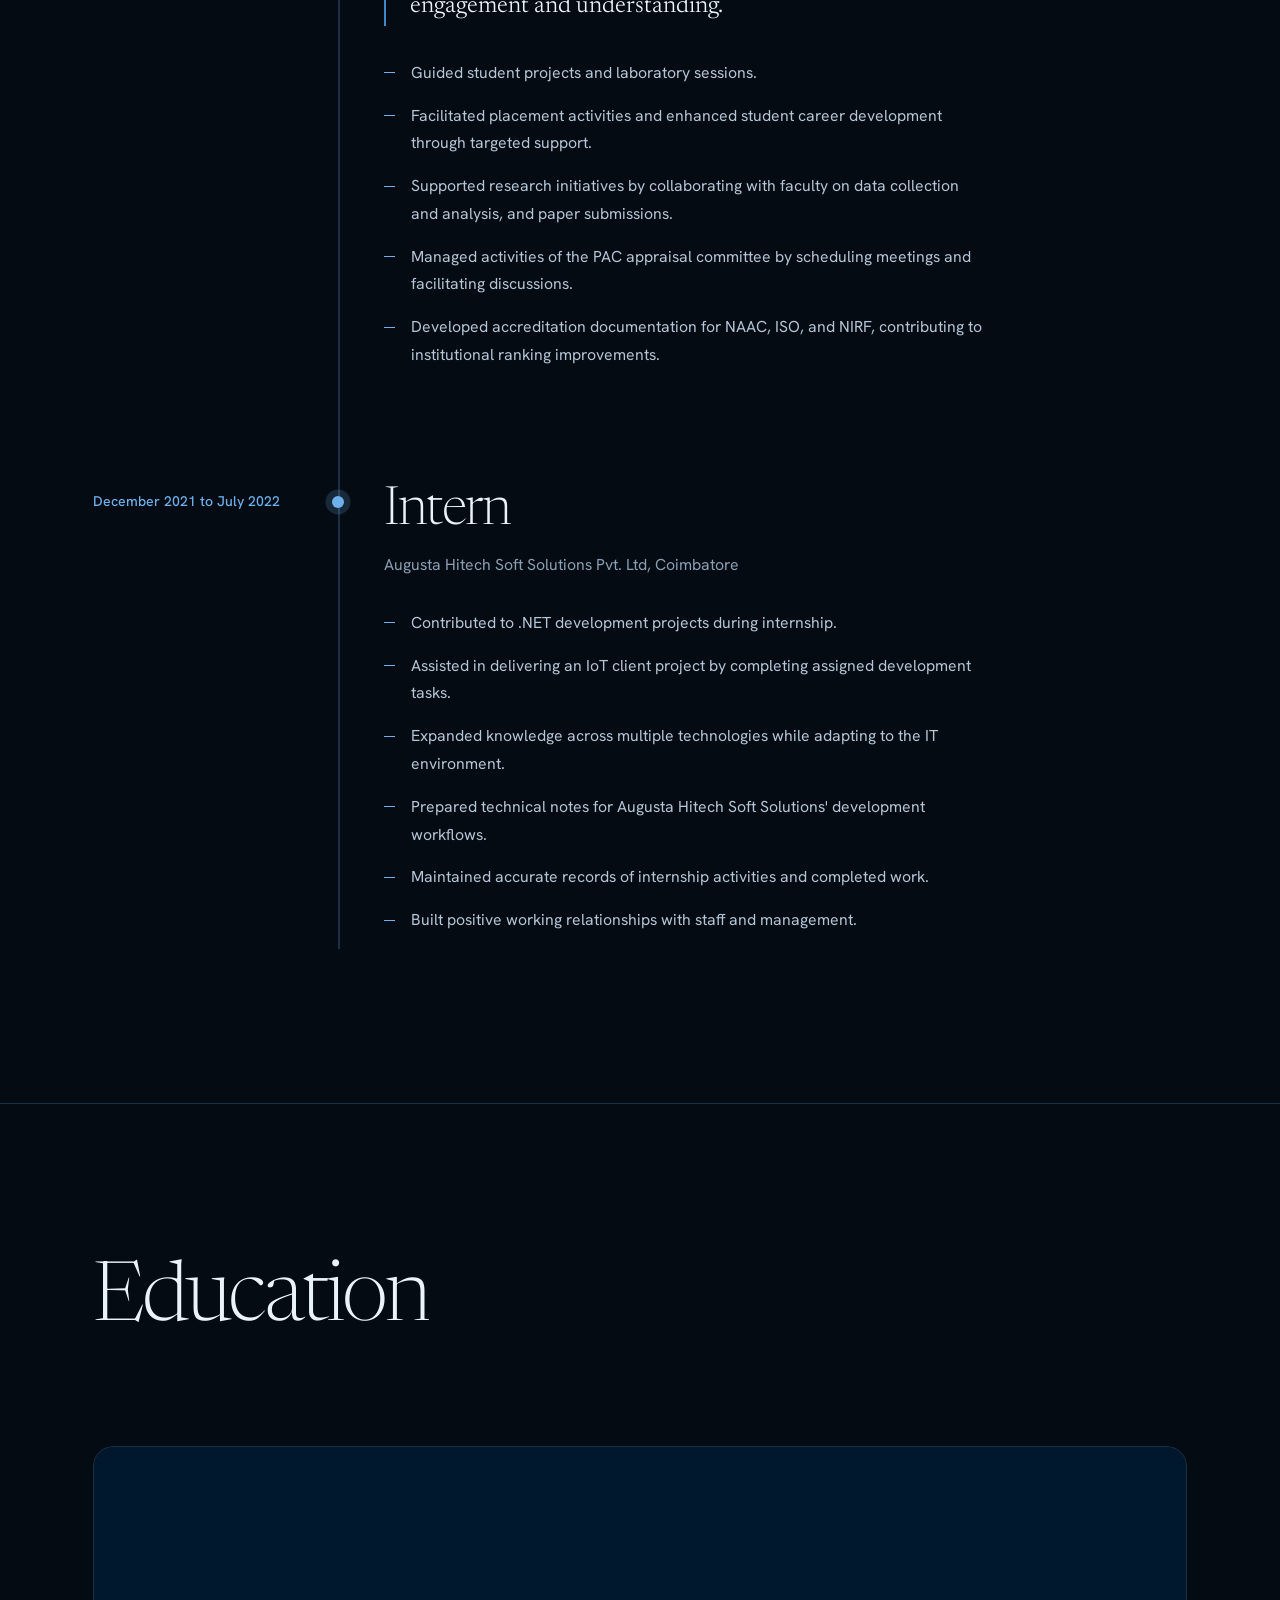
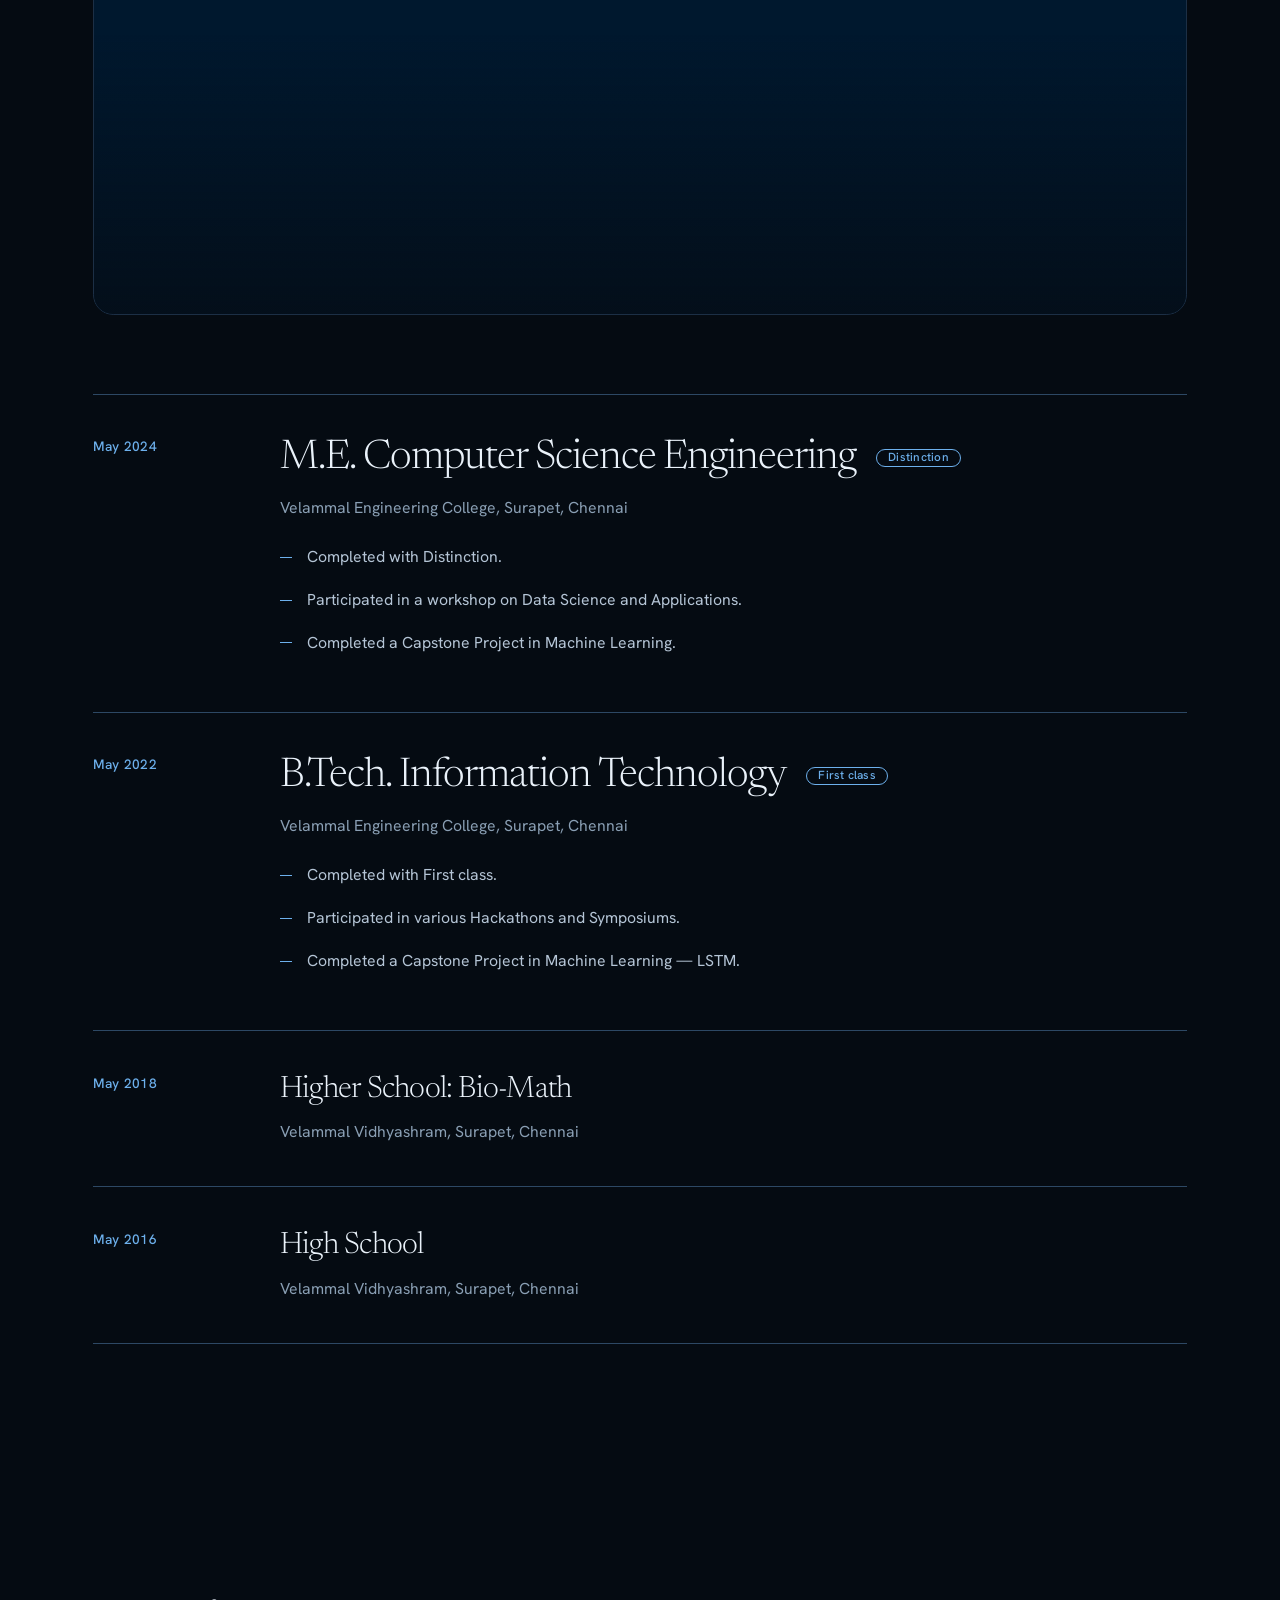
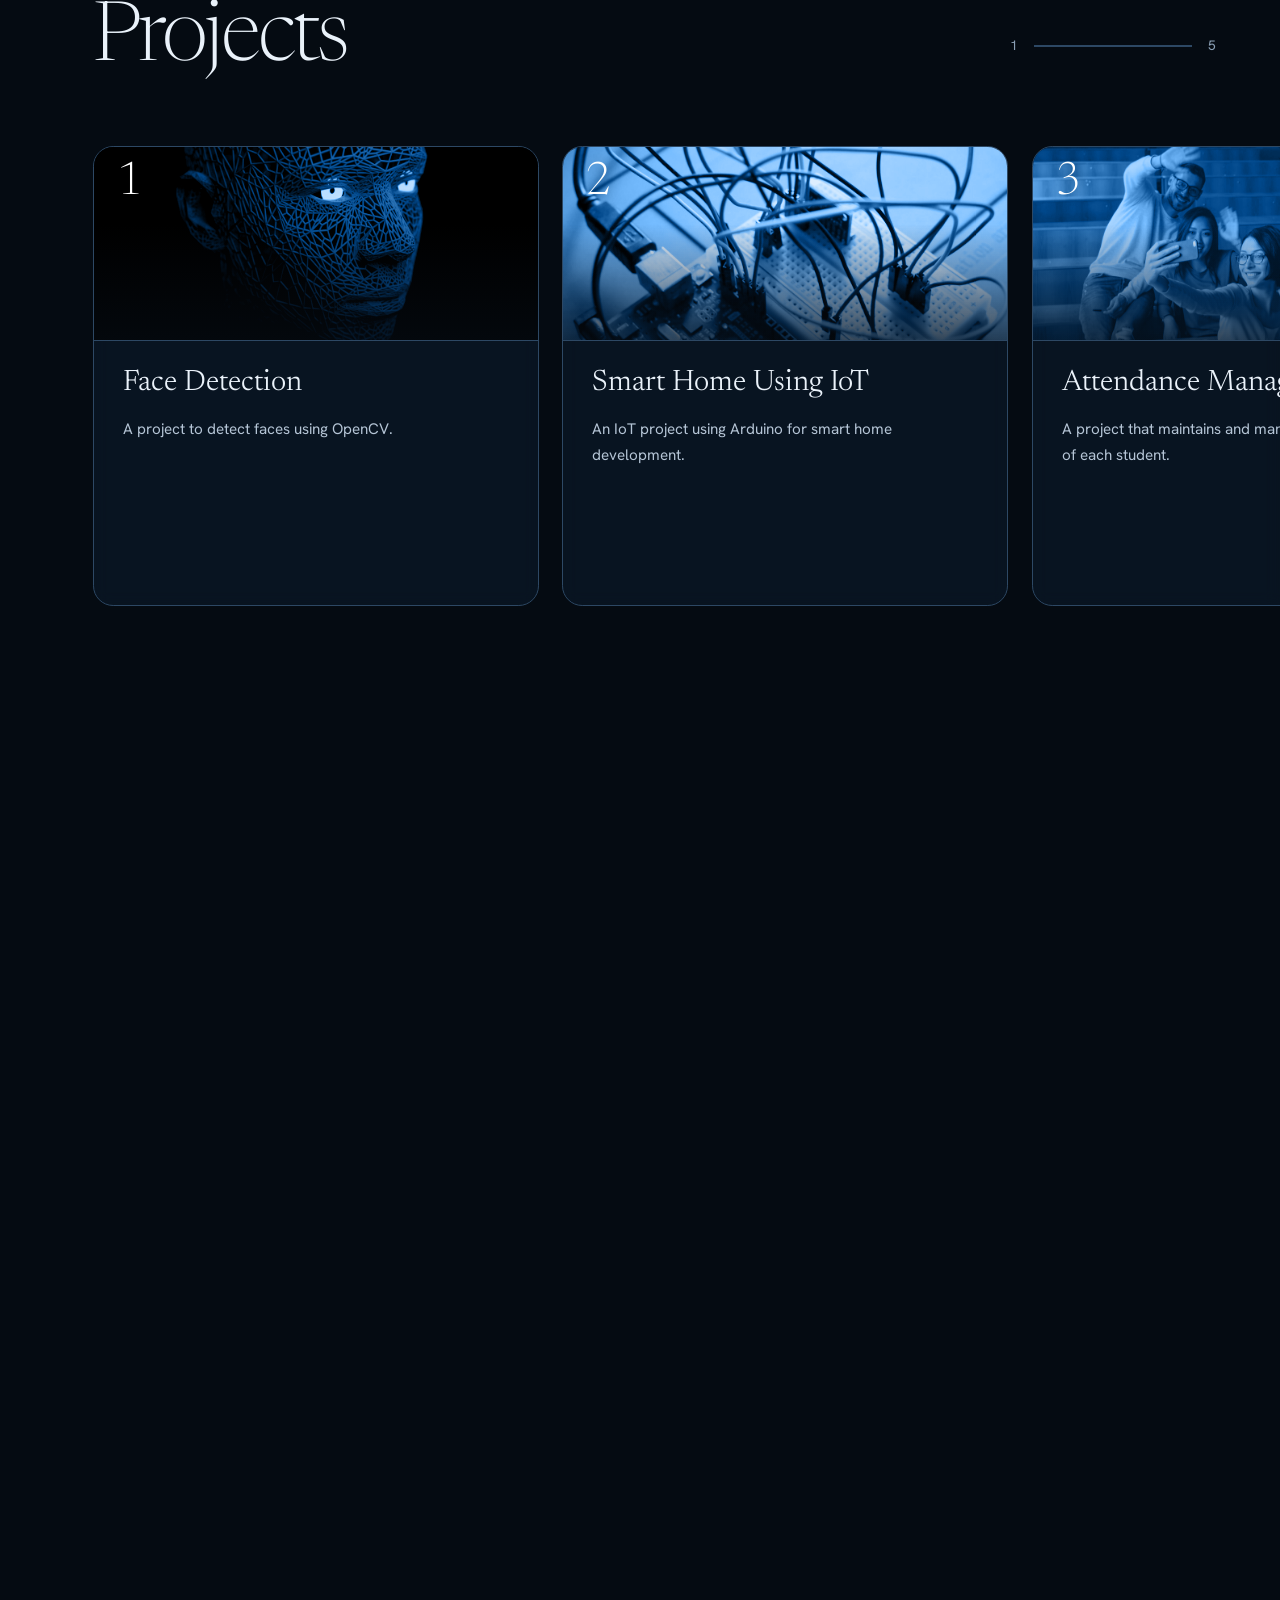
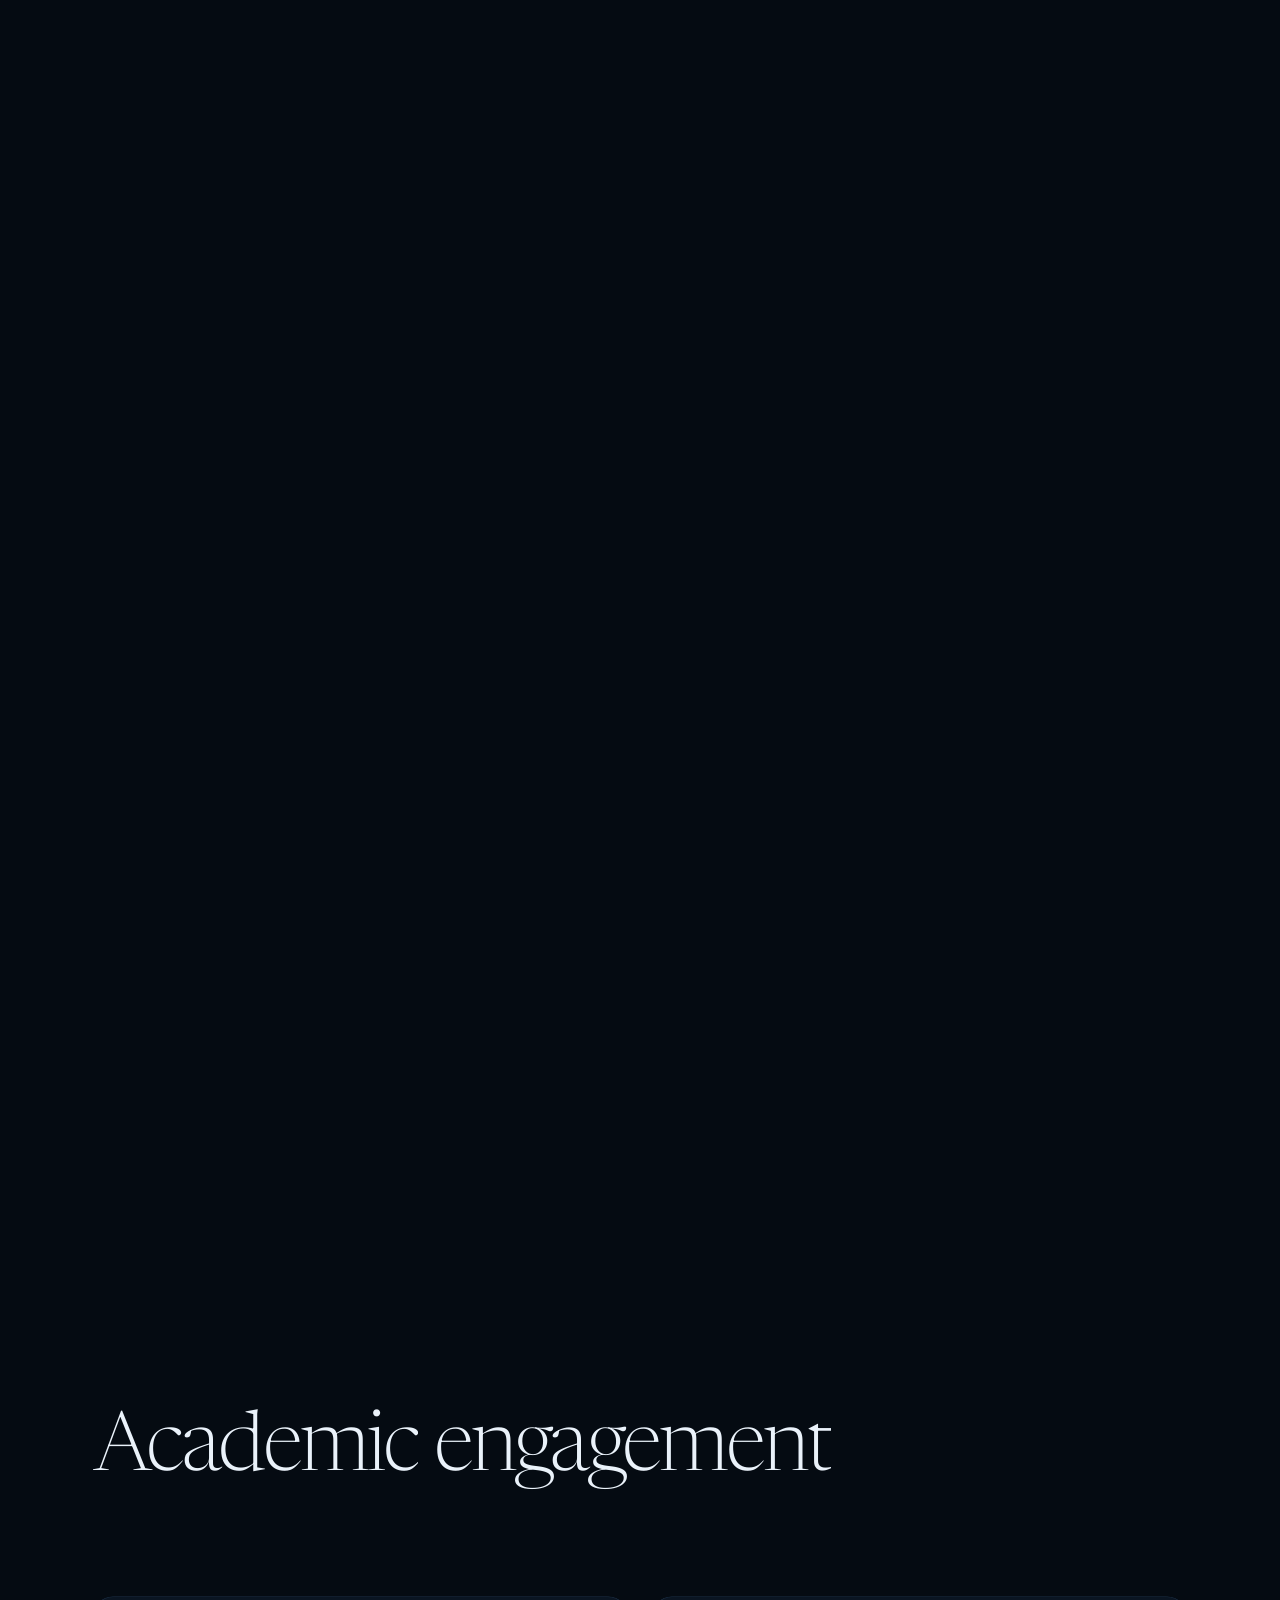
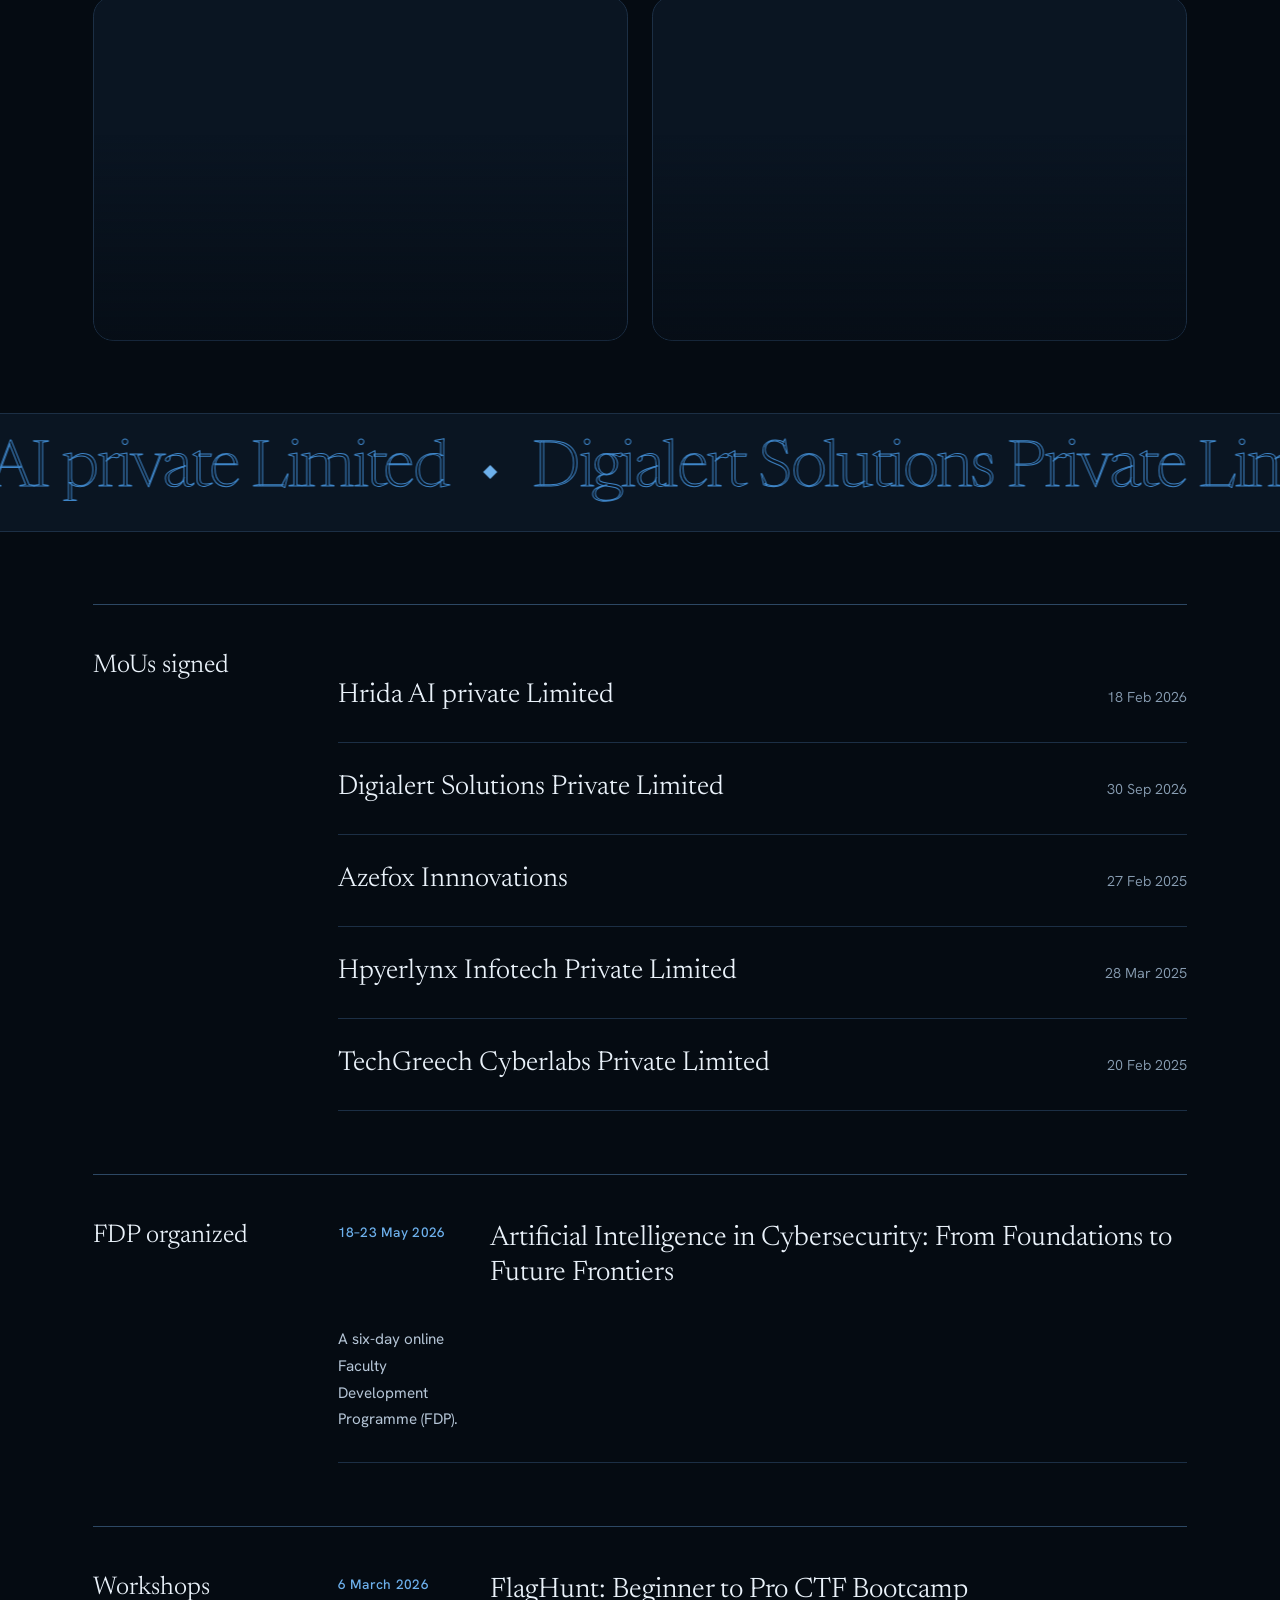
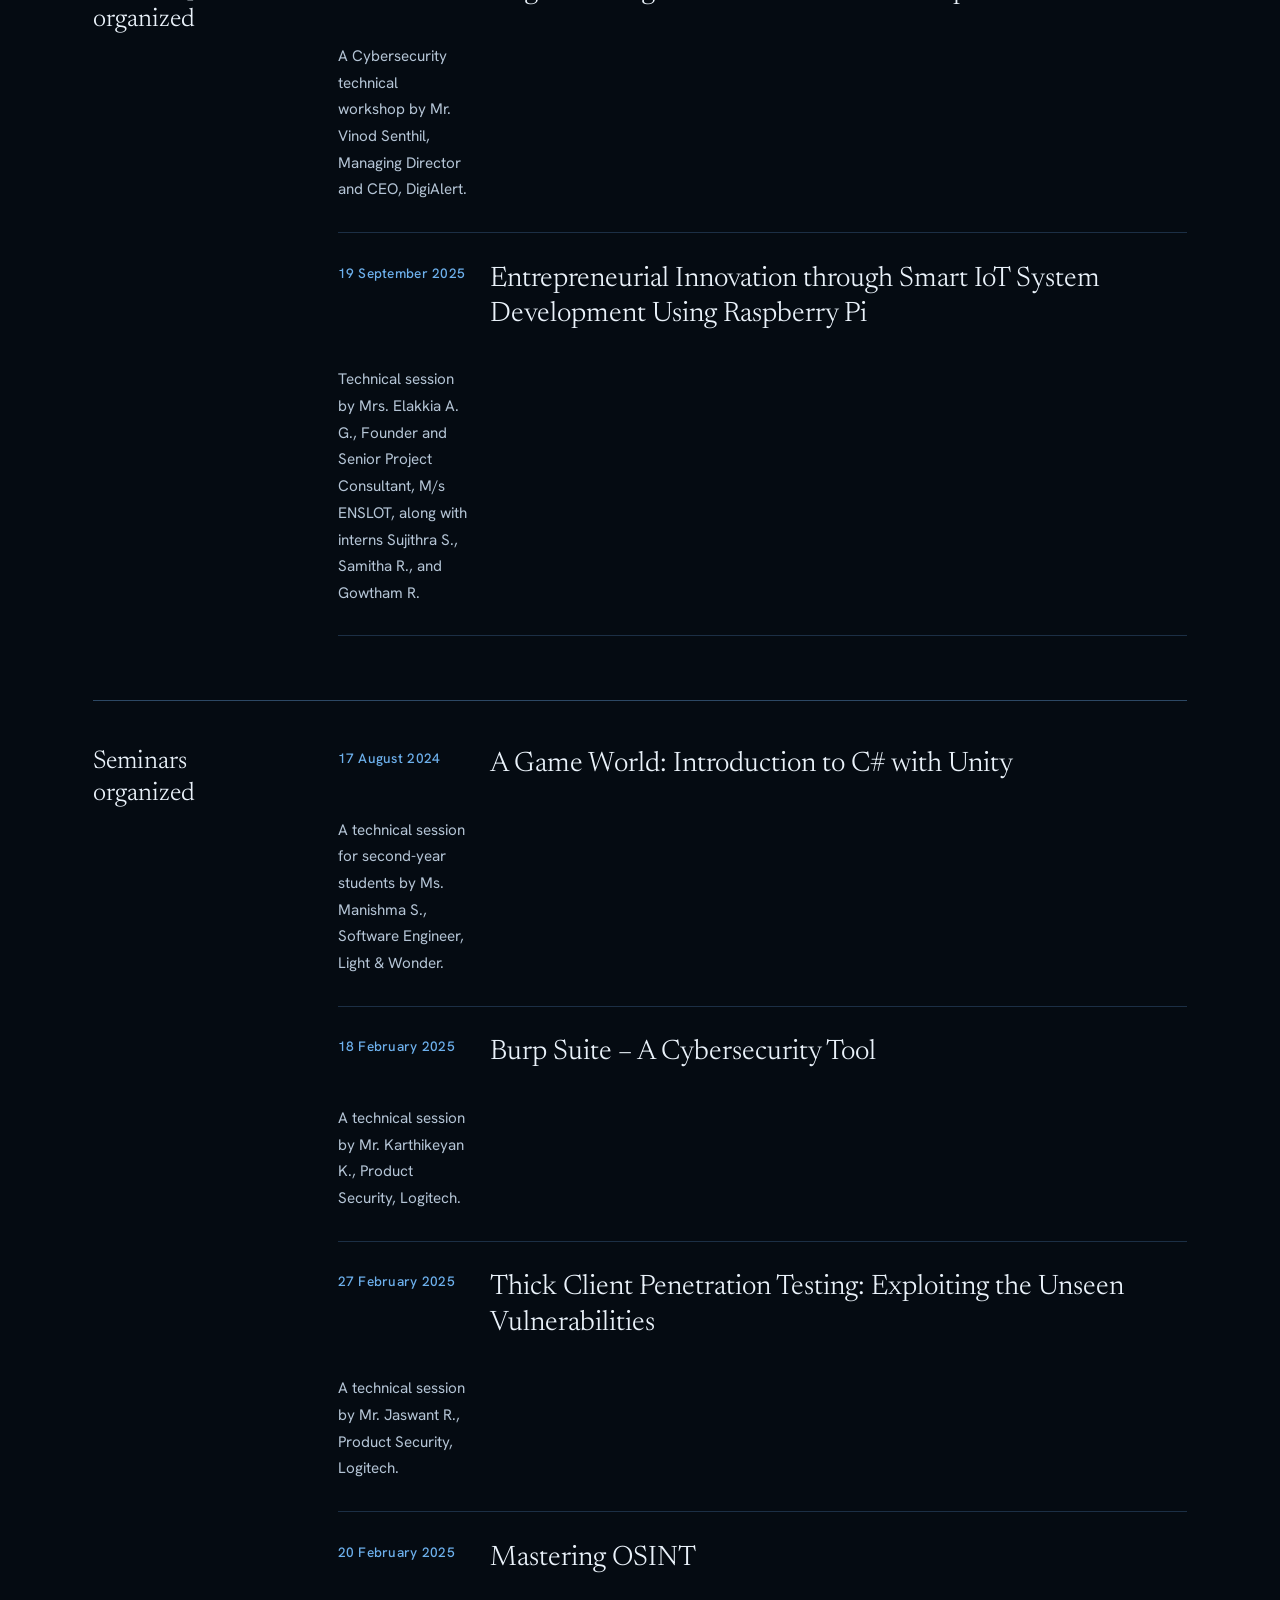
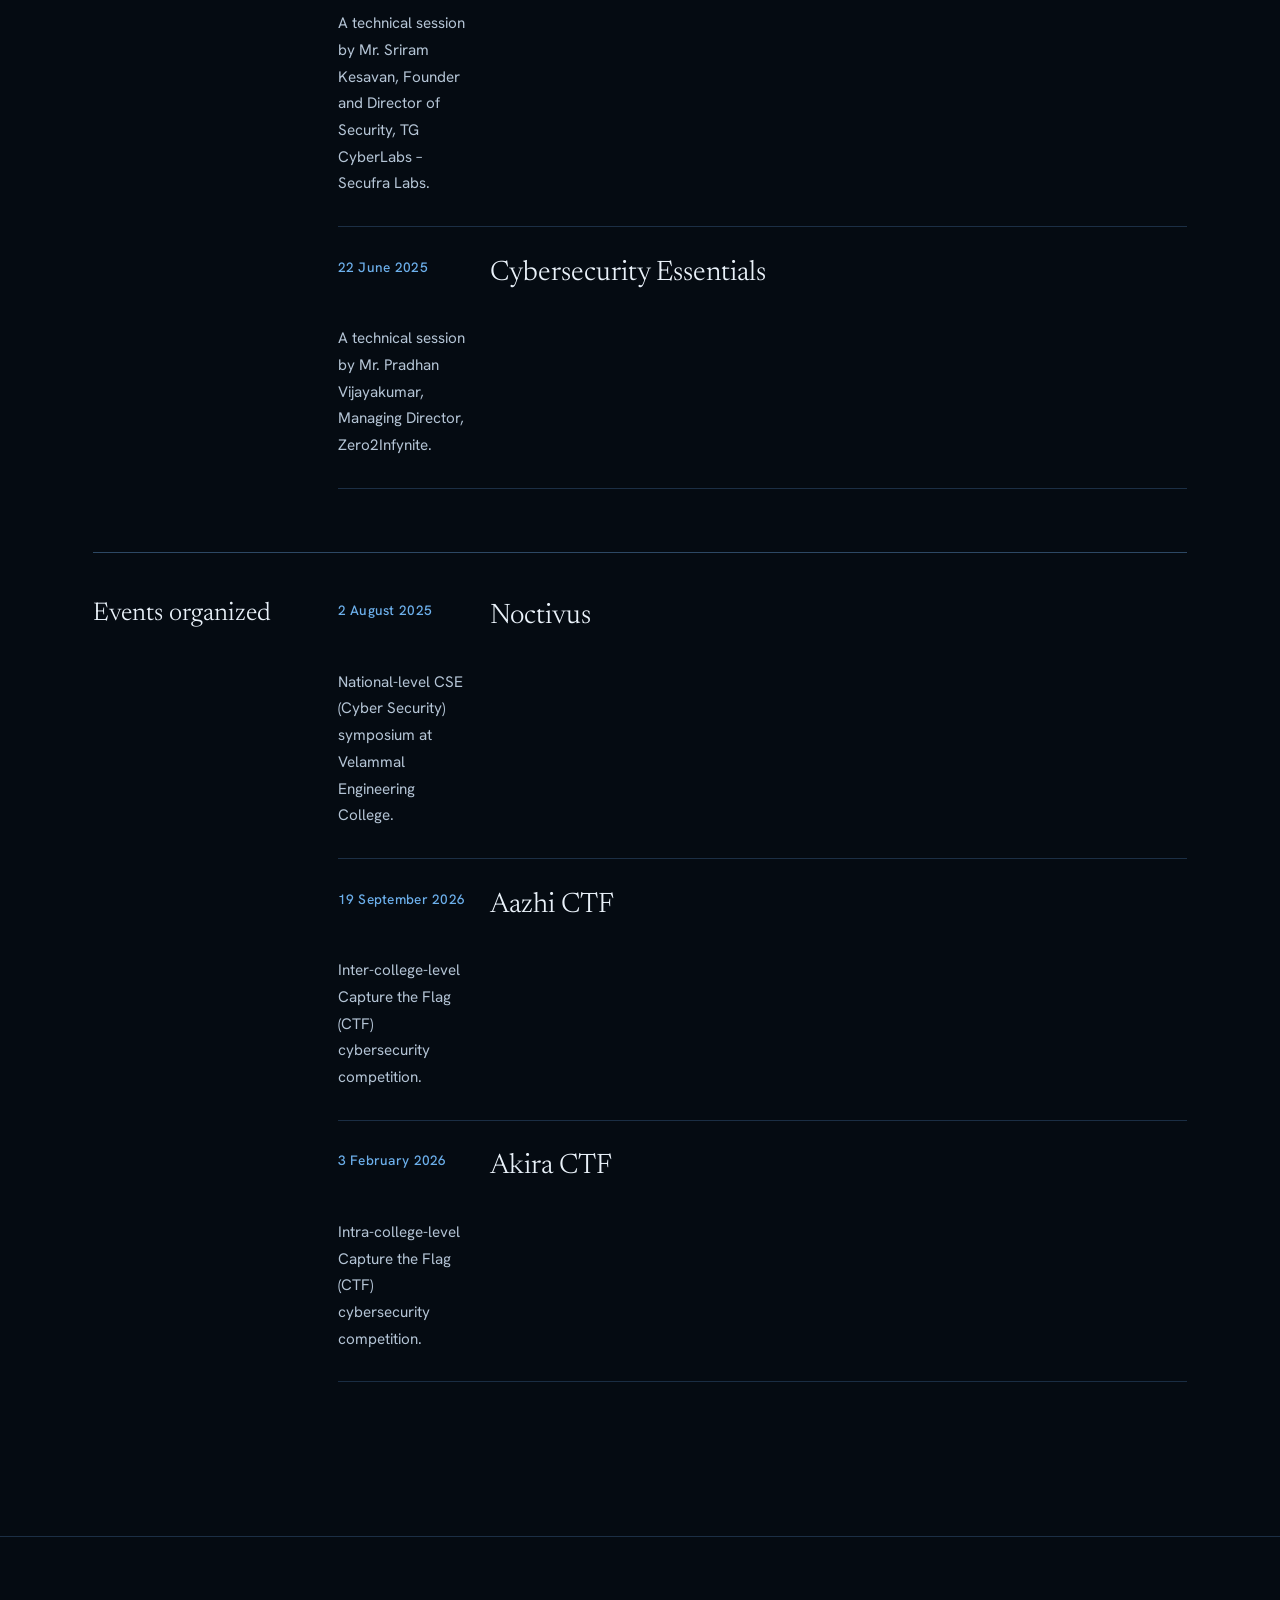
==== commit 685a7ecb: "Remove hover image preview from journal list Co-Authored-By: Claude Sonnet 5.5 <noreply@anthropic.co" ====
--- a/index.html
+++ b/index.html
@@ -20,7 +20,6 @@
 <div class="preloader" aria-hidden="true"><span class="preloader-count">0</span><span class="preloader-bar"><i></i></span></div>
 <div class="grain" aria-hidden="true"></div>
 <div class="cursor" aria-hidden="true"><span></span></div>
-<div class="preview" aria-hidden="true"><img alt=""></div>
 <div class="progress" aria-hidden="true"><i></i></div>
 
 <header class="site-header">
@@ -89,8 +88,8 @@
 
     <div class="rows-head"><h3>Journals</h3></div>
     <div class="publication-list">
-      <article class="publication" data-preview="assets/img/research-network.jpg"><p class="when">March 2024</p><div><h3>Neural Network Based Attack Path Prediction Using Machine Learning in Cyber Security System</h3><p class="authors">Aksaya Dharani K</p><p class="citation"><i>International Journal of Intelligent Systems and Applications in Engineering</i>, Vol. 12, No. 21s, pp. 2611–2617, March 2024.</p></div></article>
-      <article class="publication" data-preview="assets/img/research-lock.jpg"><p class="when">June 2026</p><div><h3>RustGuard: A Compile-Time Verification Framework for Memory Safety in Distributed Rust Applications</h3><p class="authors">V. Prasanna Srinivasan, Aksaya Dharani K, Pramila K, Preethi Wilson G, Naveen G, and N. Ramshankar</p><p class="citation">June 2026; ISBN: 979-8-3315-7236-5</p></div></article>
+      <article class="publication"><p class="when">March 2024</p><div><h3>Neural Network Based Attack Path Prediction Using Machine Learning in Cyber Security System</h3><p class="authors">Aksaya Dharani K</p><p class="citation"><i>International Journal of Intelligent Systems and Applications in Engineering</i>, Vol. 12, No. 21s, pp. 2611–2617, March 2024.</p></div></article>
+      <article class="publication"><p class="when">June 2026</p><div><h3>RustGuard: A Compile-Time Verification Framework for Memory Safety in Distributed Rust Applications</h3><p class="authors">V. Prasanna Srinivasan, Aksaya Dharani K, Pramila K, Preethi Wilson G, Naveen G, and N. Ramshankar</p><p class="citation">June 2026; ISBN: 979-8-3315-7236-5</p></div></article>
     </div>
 
     <div class="research-extras">
--- a/styles.css
+++ b/styles.css
@@ -52,11 +52,7 @@
 .cursor.big{width:4.6rem;height:4.6rem;margin:-2.3rem 0 0 -2.3rem;background:color-mix(in srgb,var(--accent) 22%,transparent)}
 .cursor span{font-size:.72rem;font-weight:600;letter-spacing:.06em;color:var(--head);opacity:0;transition:opacity .25s}
 .cursor.label span{opacity:1}
-@media (hover:none),(pointer:coarse){.cursor,.preview{display:none}}
-.preview{position:fixed;left:0;top:0;width:19rem;aspect-ratio:4/3;z-index:105;pointer-events:none;border-radius:.9rem;overflow:hidden;opacity:0;transform:scale(.85);transition:opacity .35s,transform .5s var(--ease);box-shadow:0 2rem 4rem rgba(0,0,0,.4);margin:1.4rem 0 0 1.4rem}
-.preview.on{opacity:1;transform:scale(1)}
-.preview img{width:100%;height:100%;object-fit:cover;filter:grayscale(1) contrast(1.1)}
-.preview::after{content:"";position:absolute;inset:0;background:var(--accent2);mix-blend-mode:color}
+@media (hover:none),(pointer:coarse){.cursor{display:none}}
 .spark{position:fixed;width:.4rem;height:.4rem;border-radius:50%;background:var(--accent);z-index:115;pointer-events:none}
 
 /* preloader */
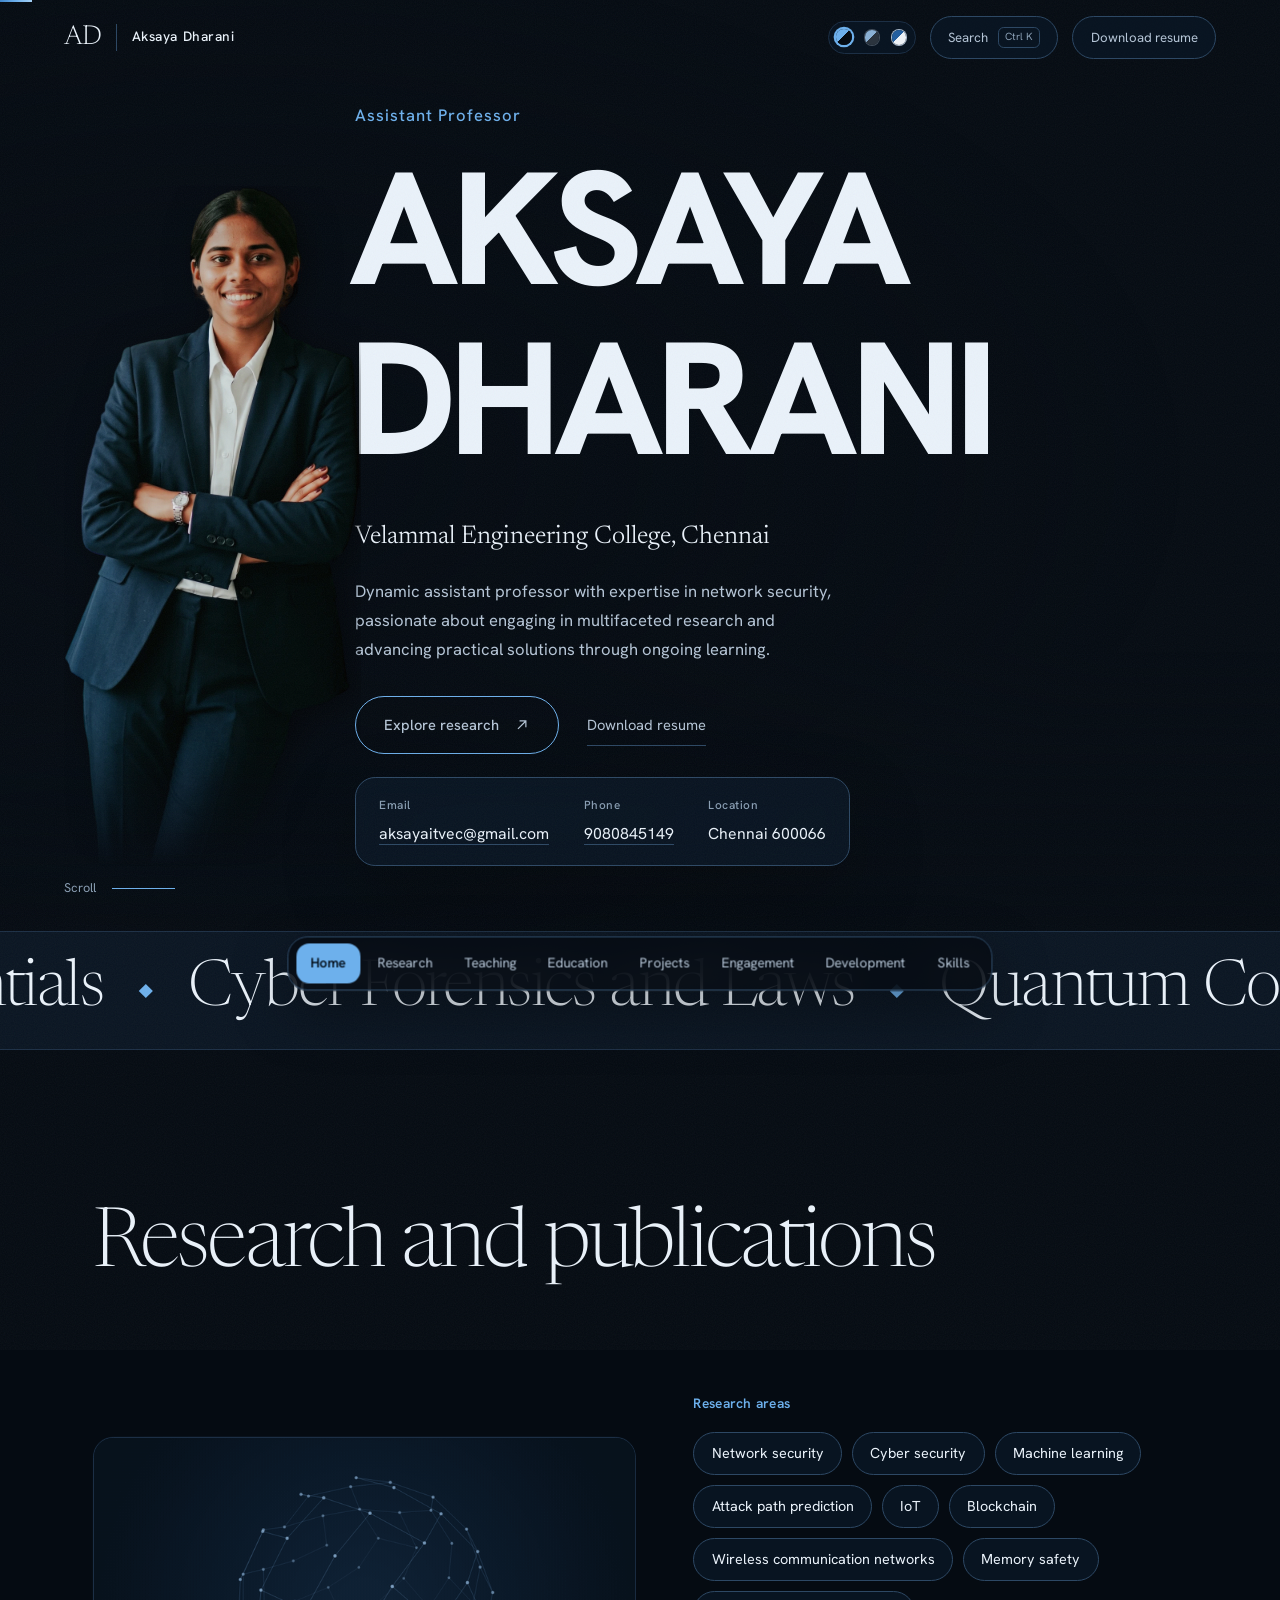
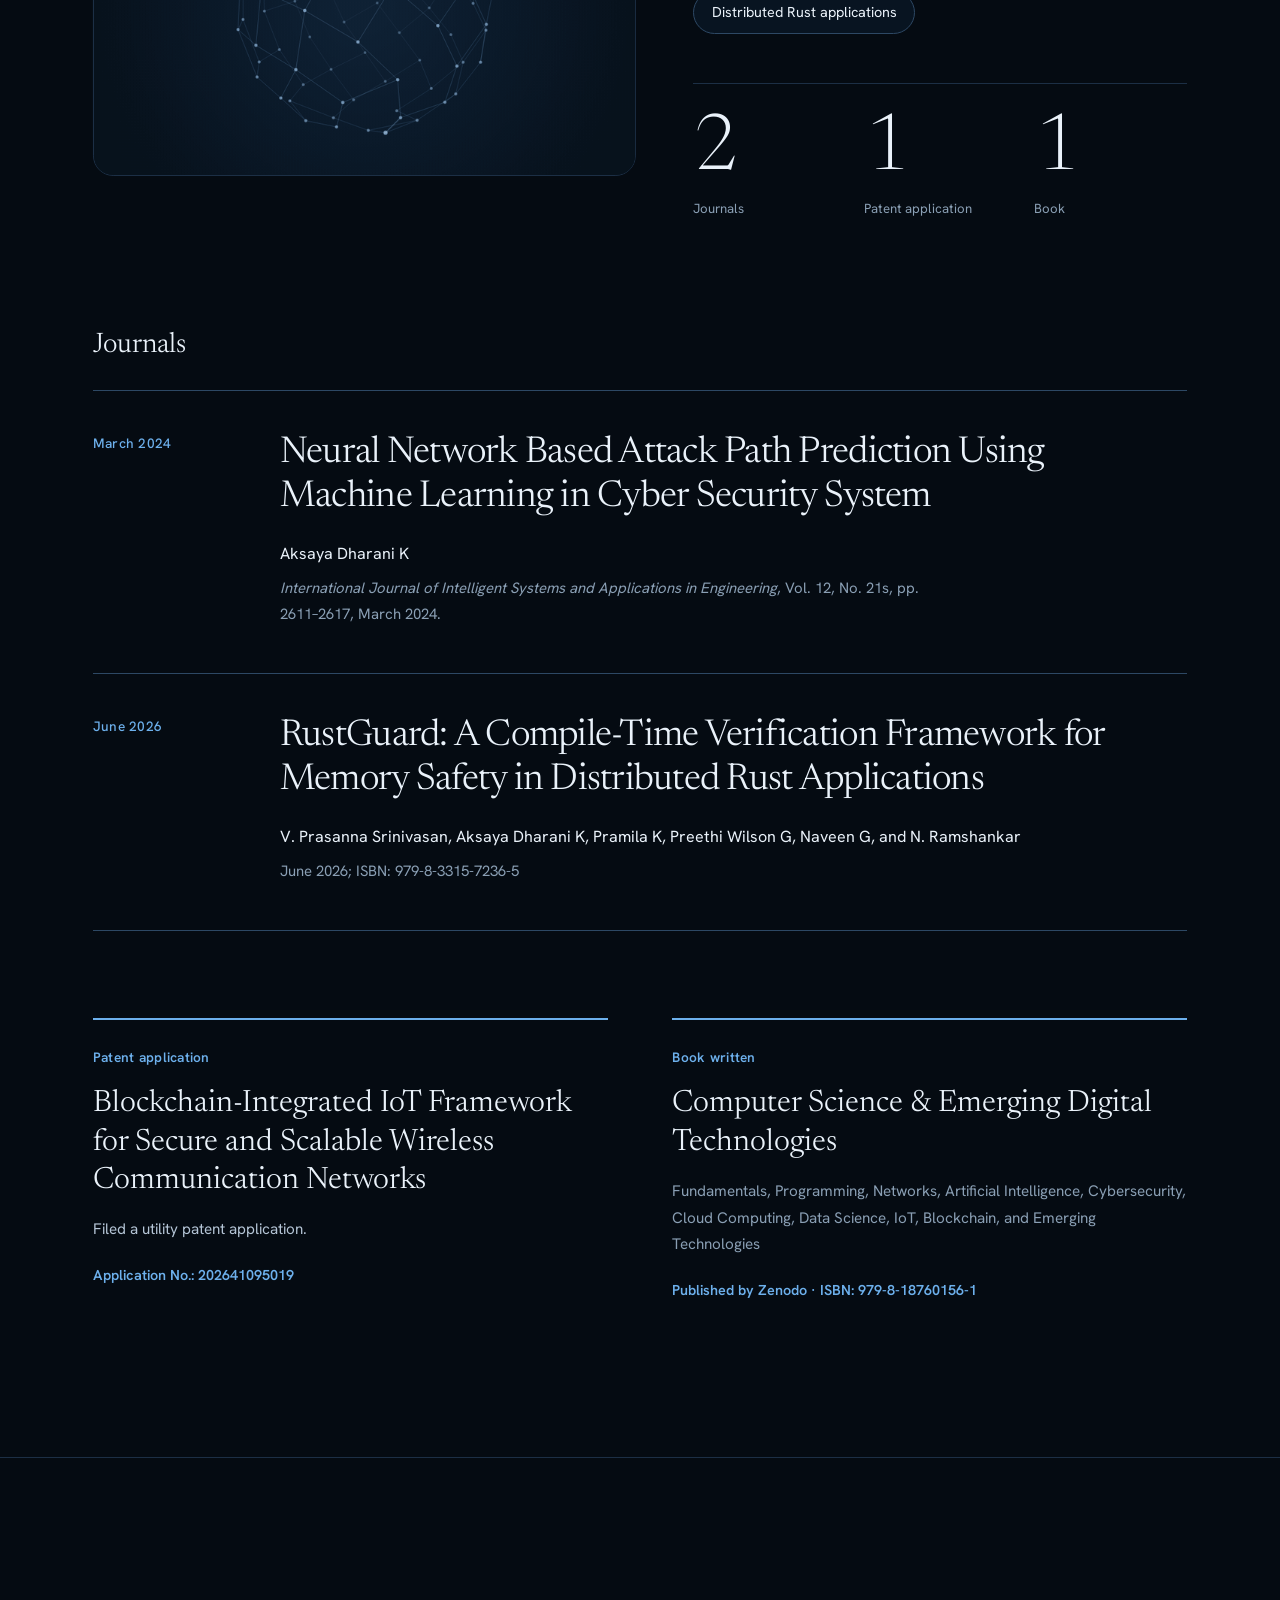
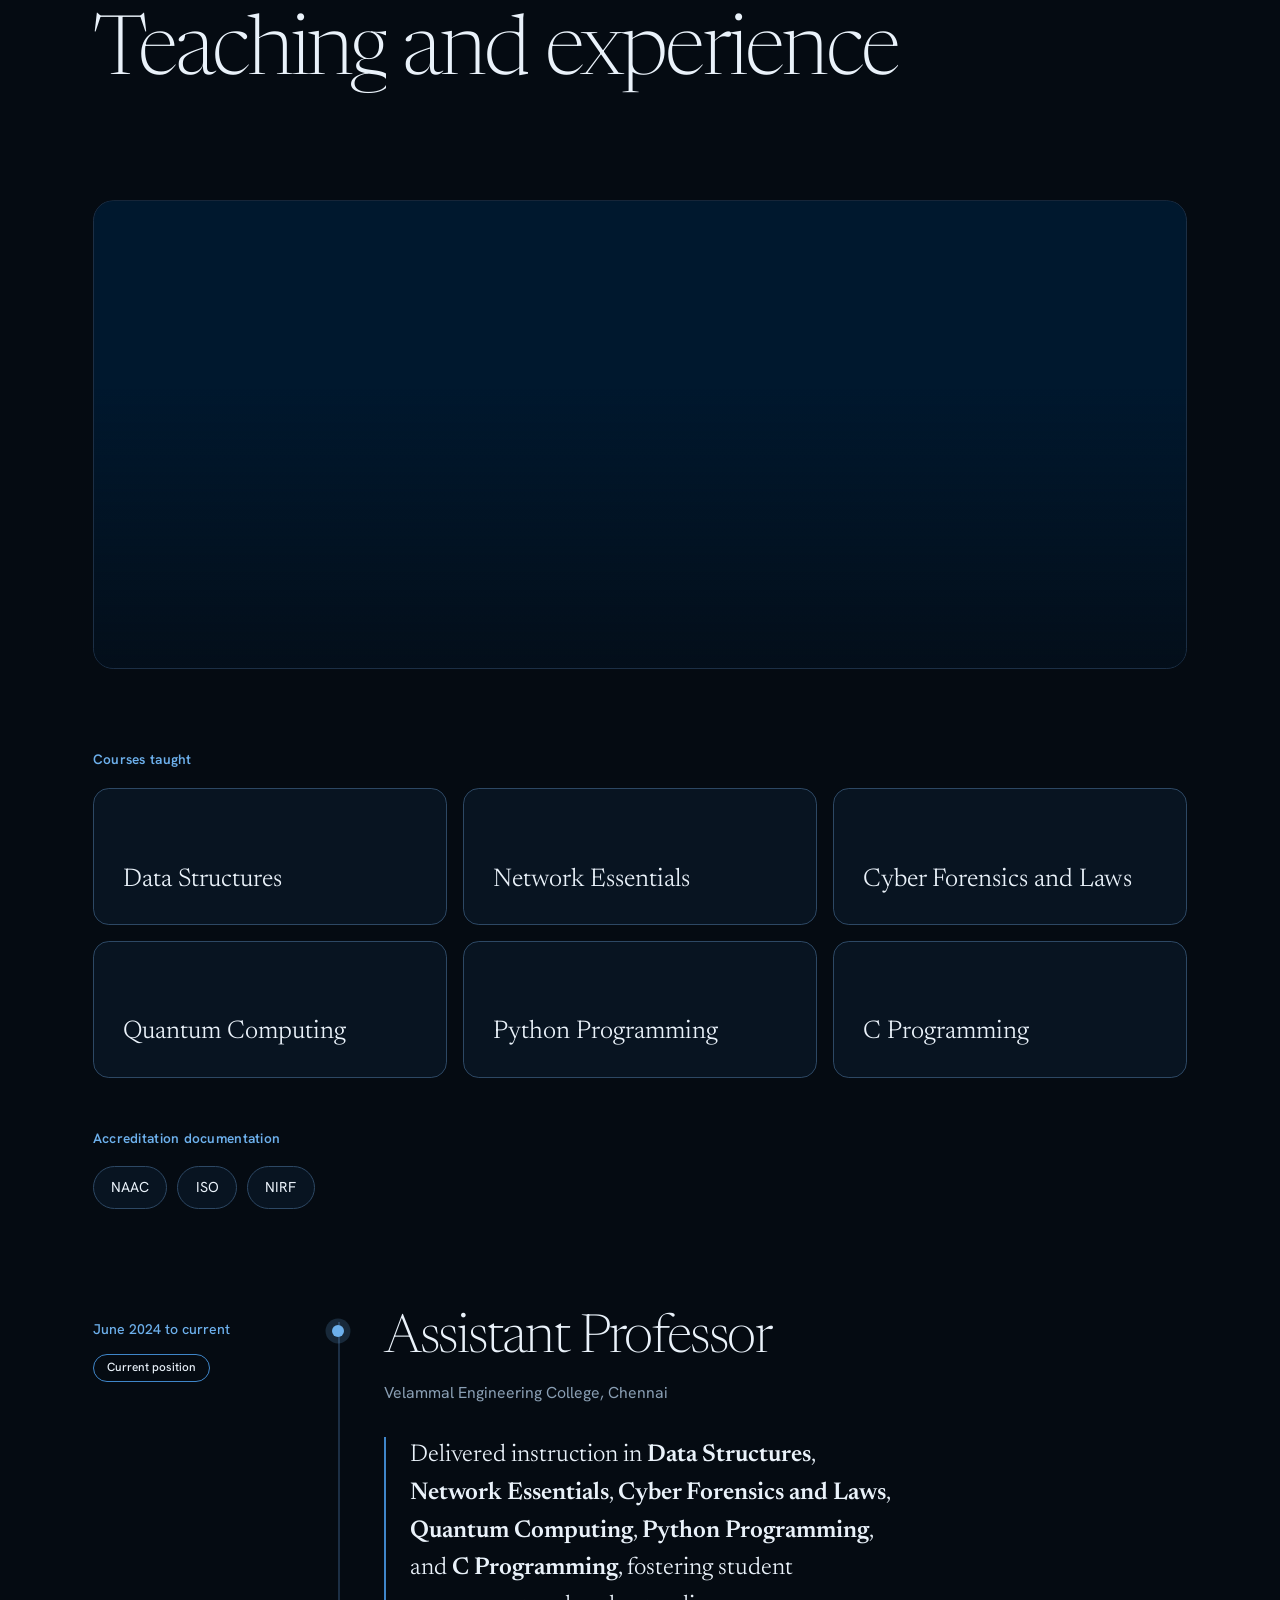
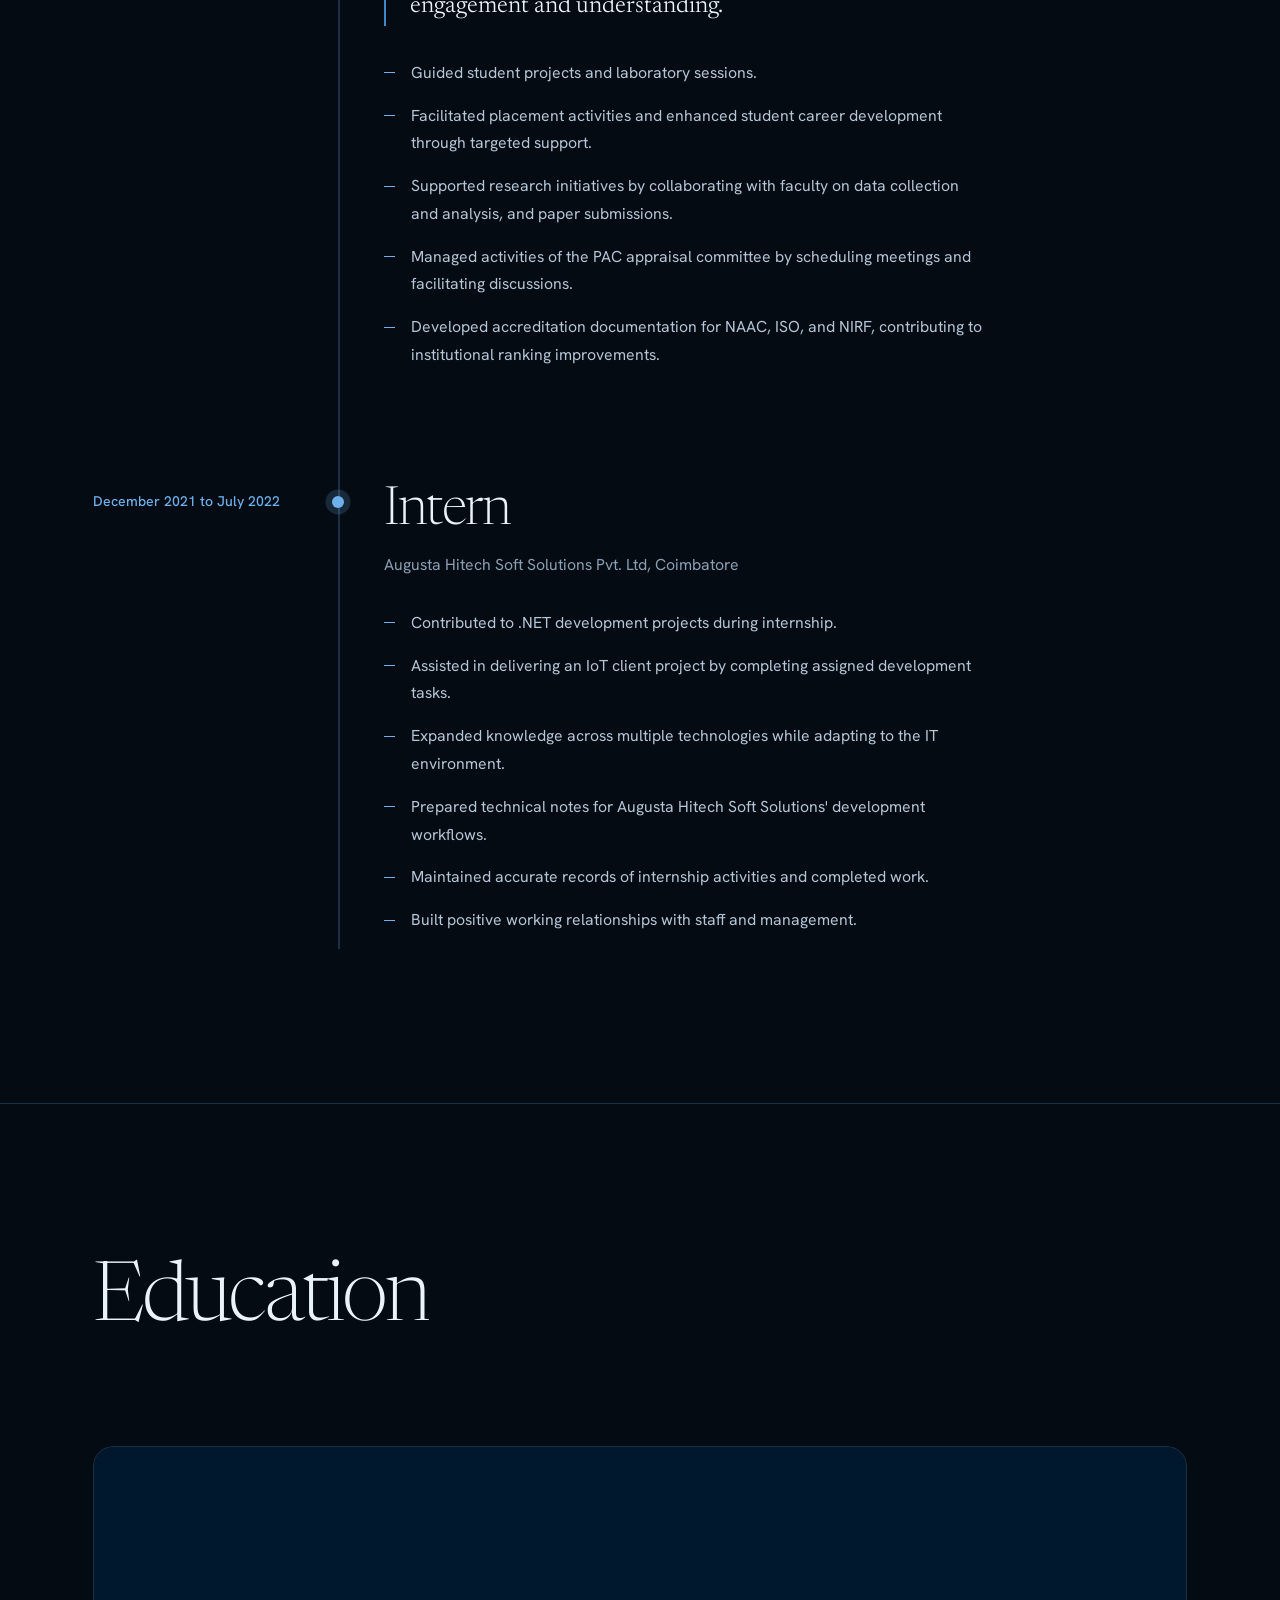
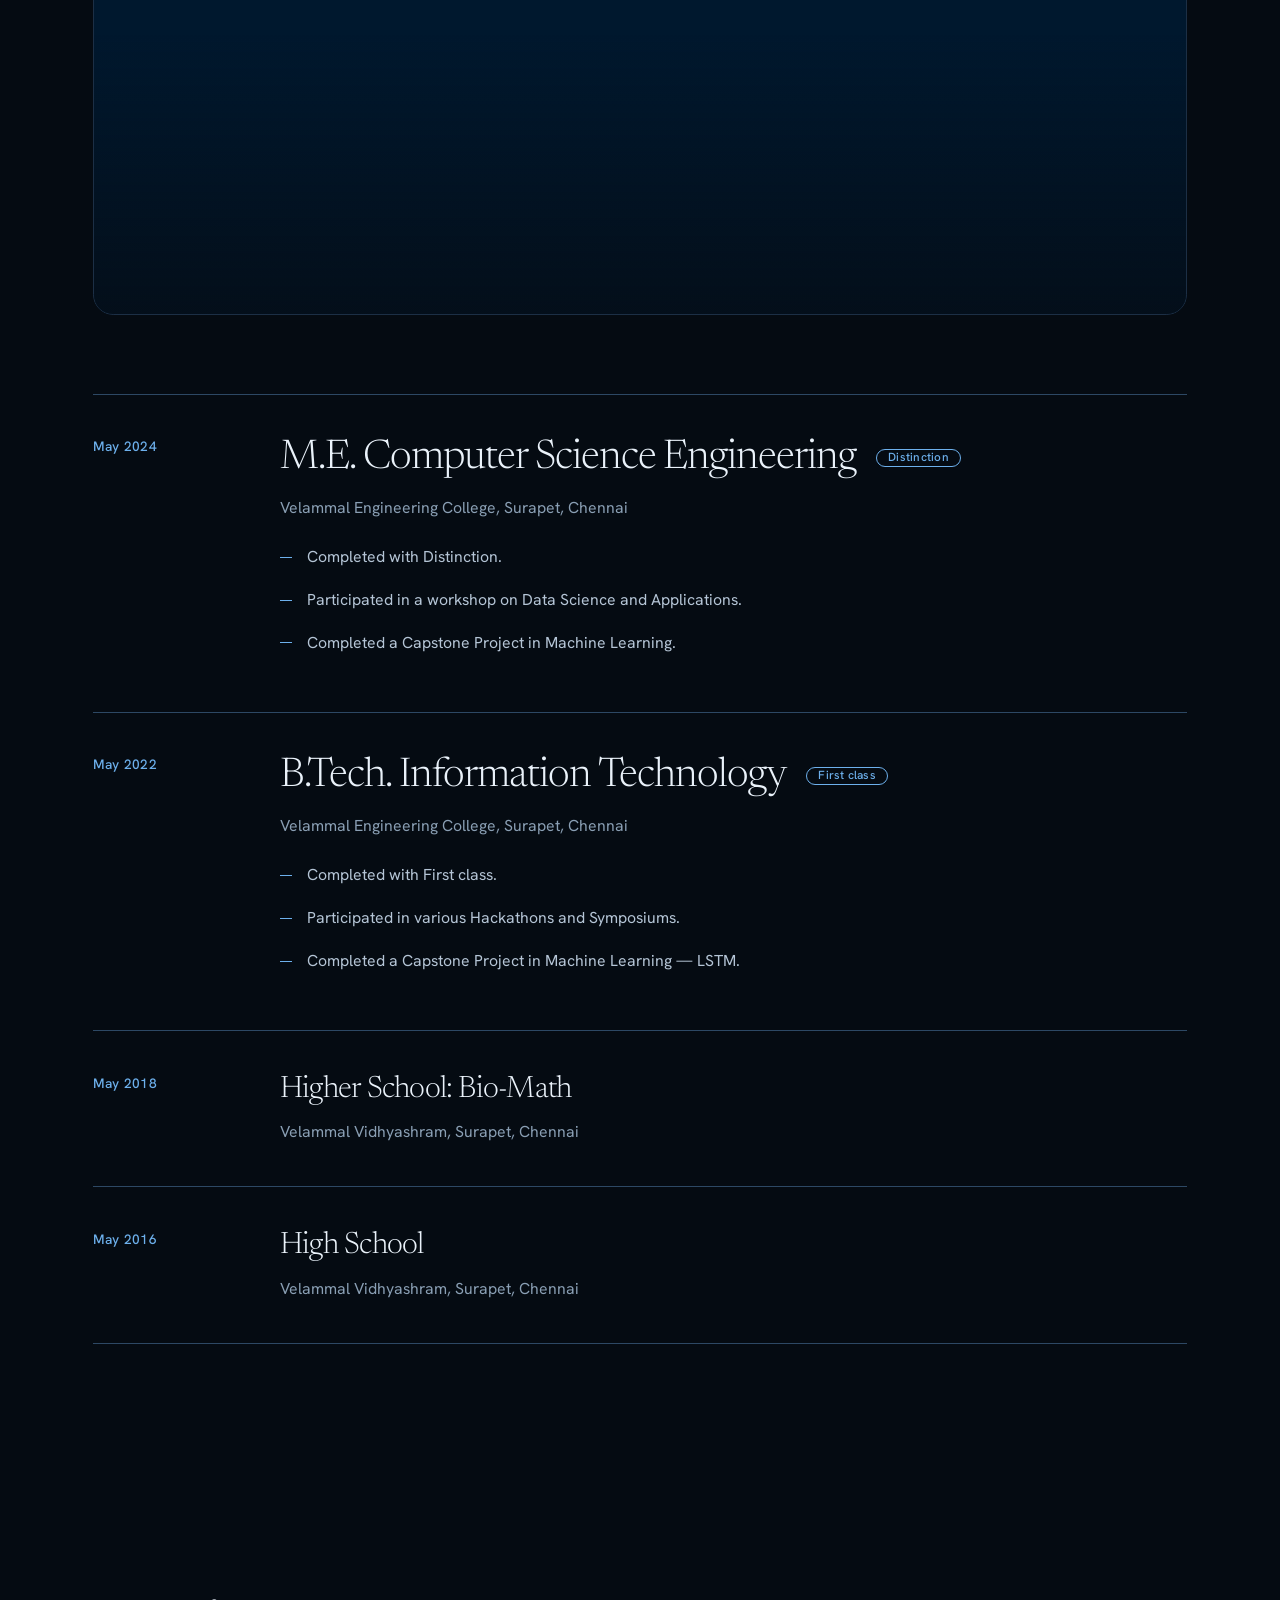
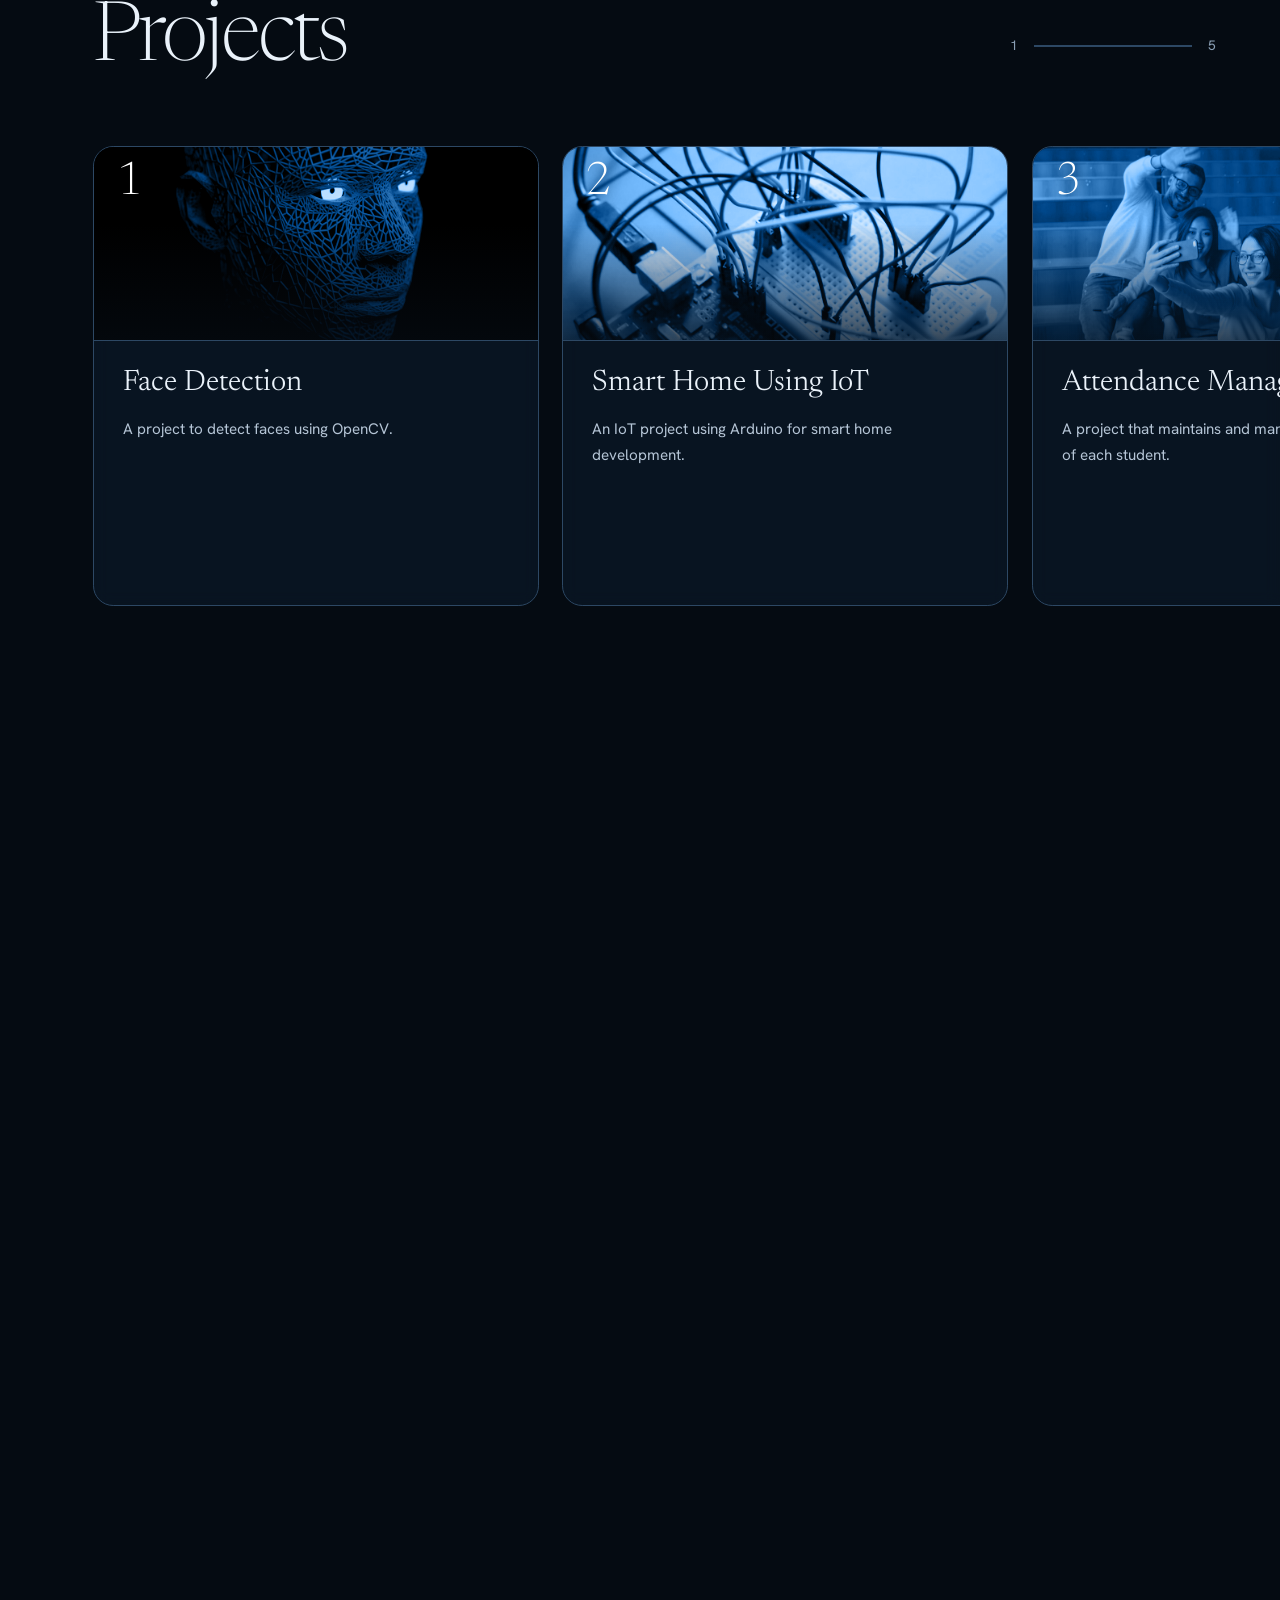
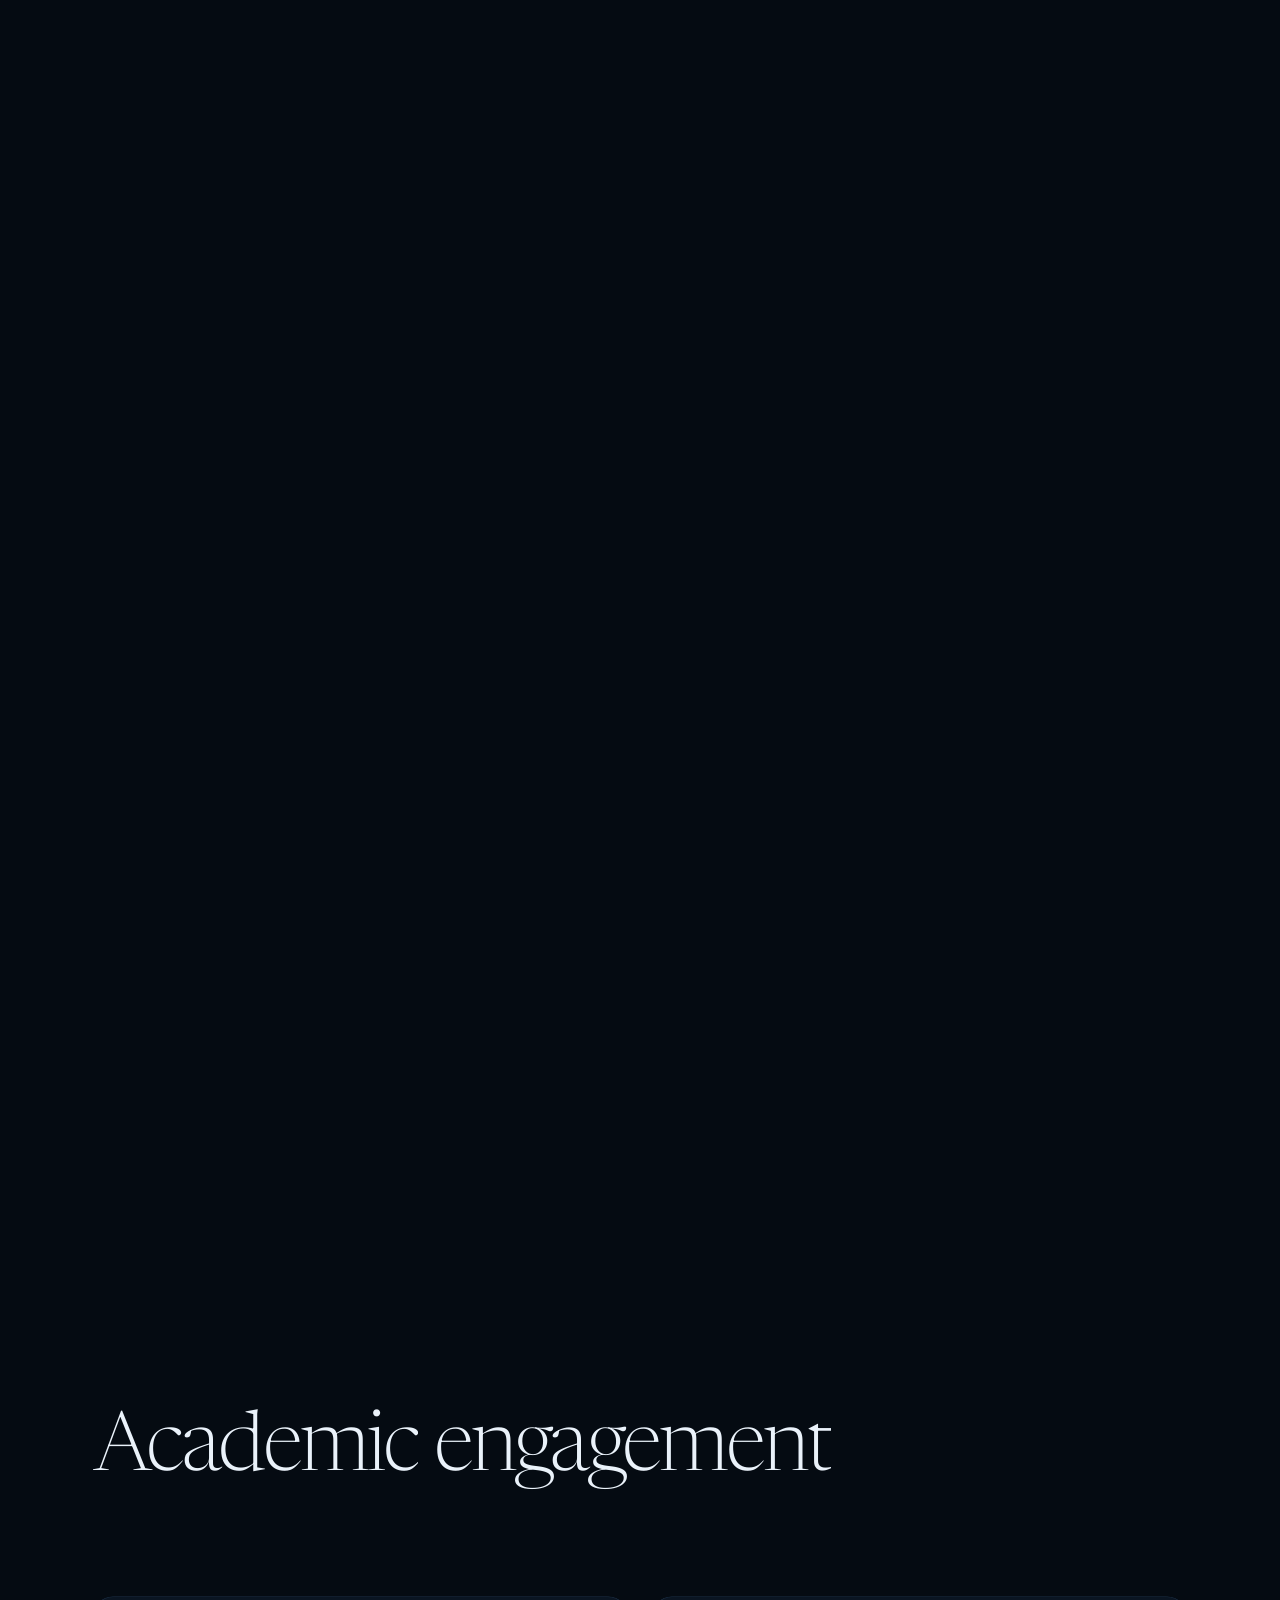
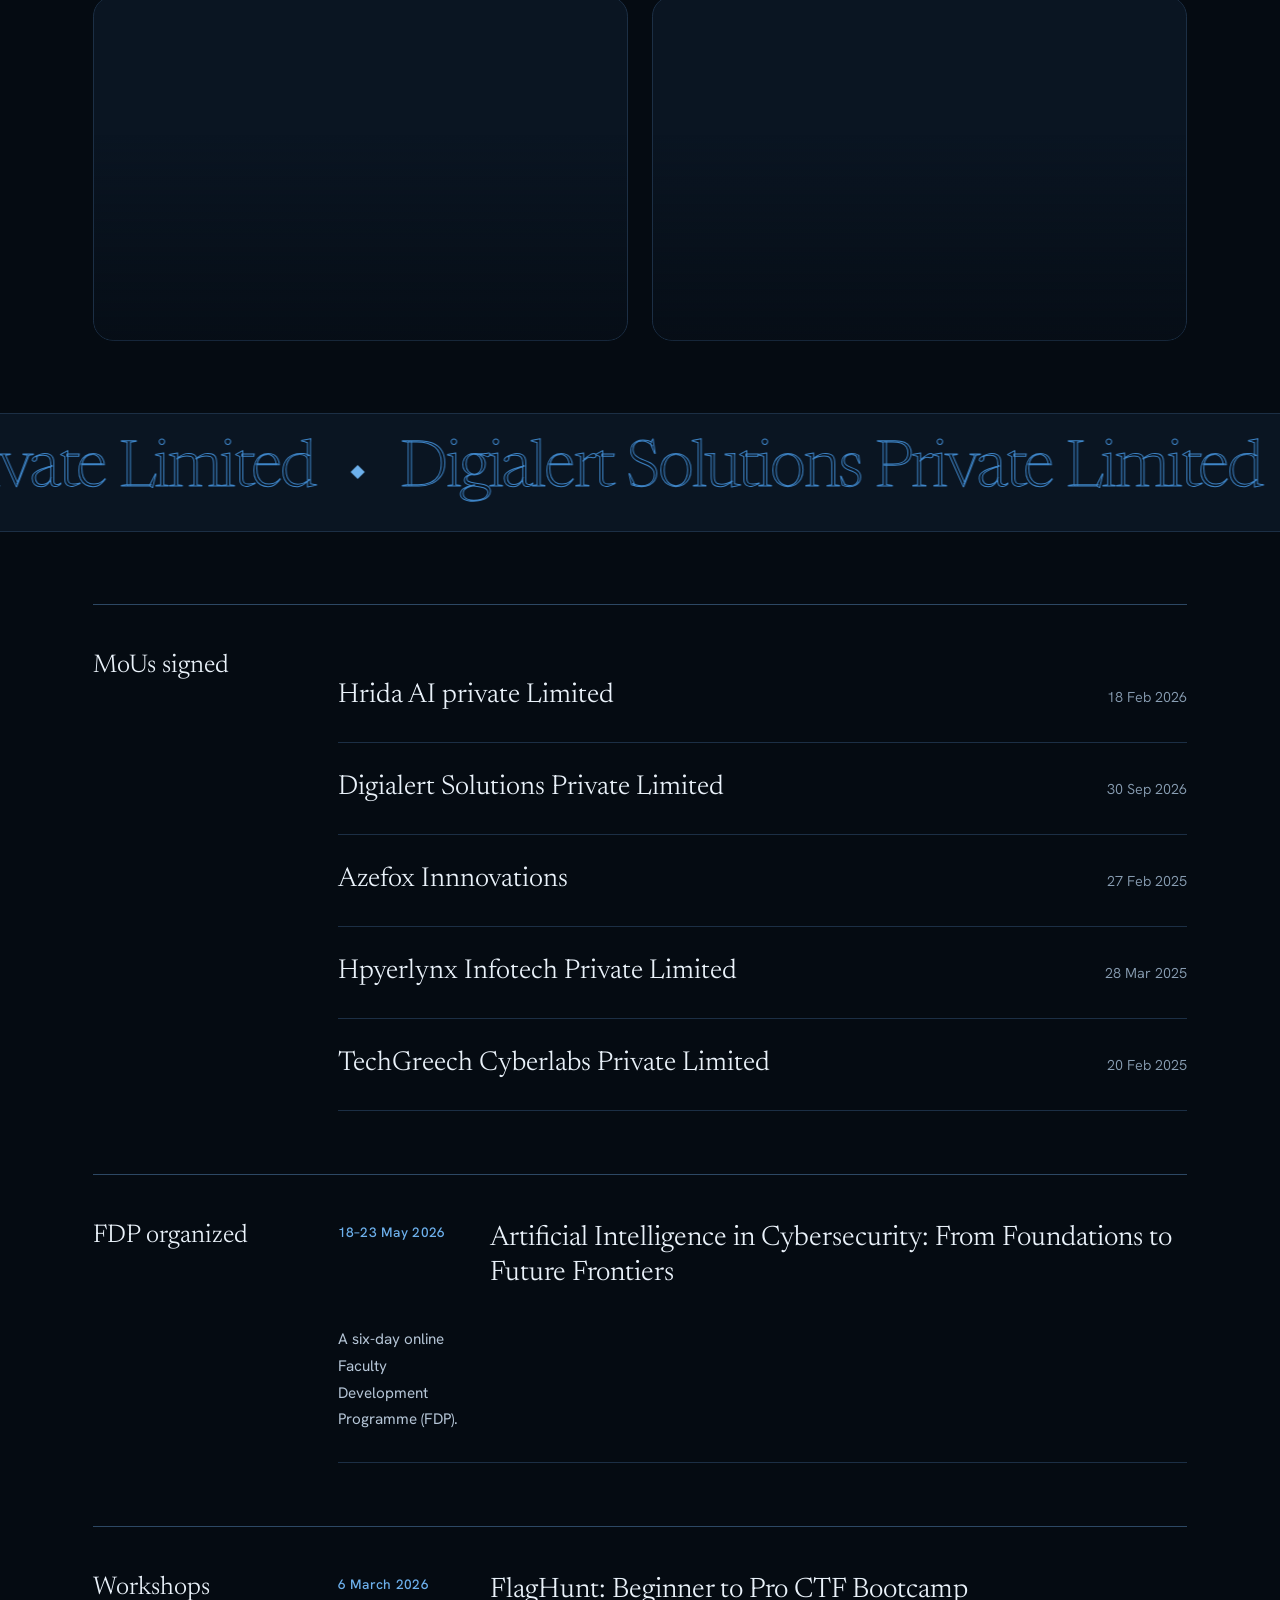
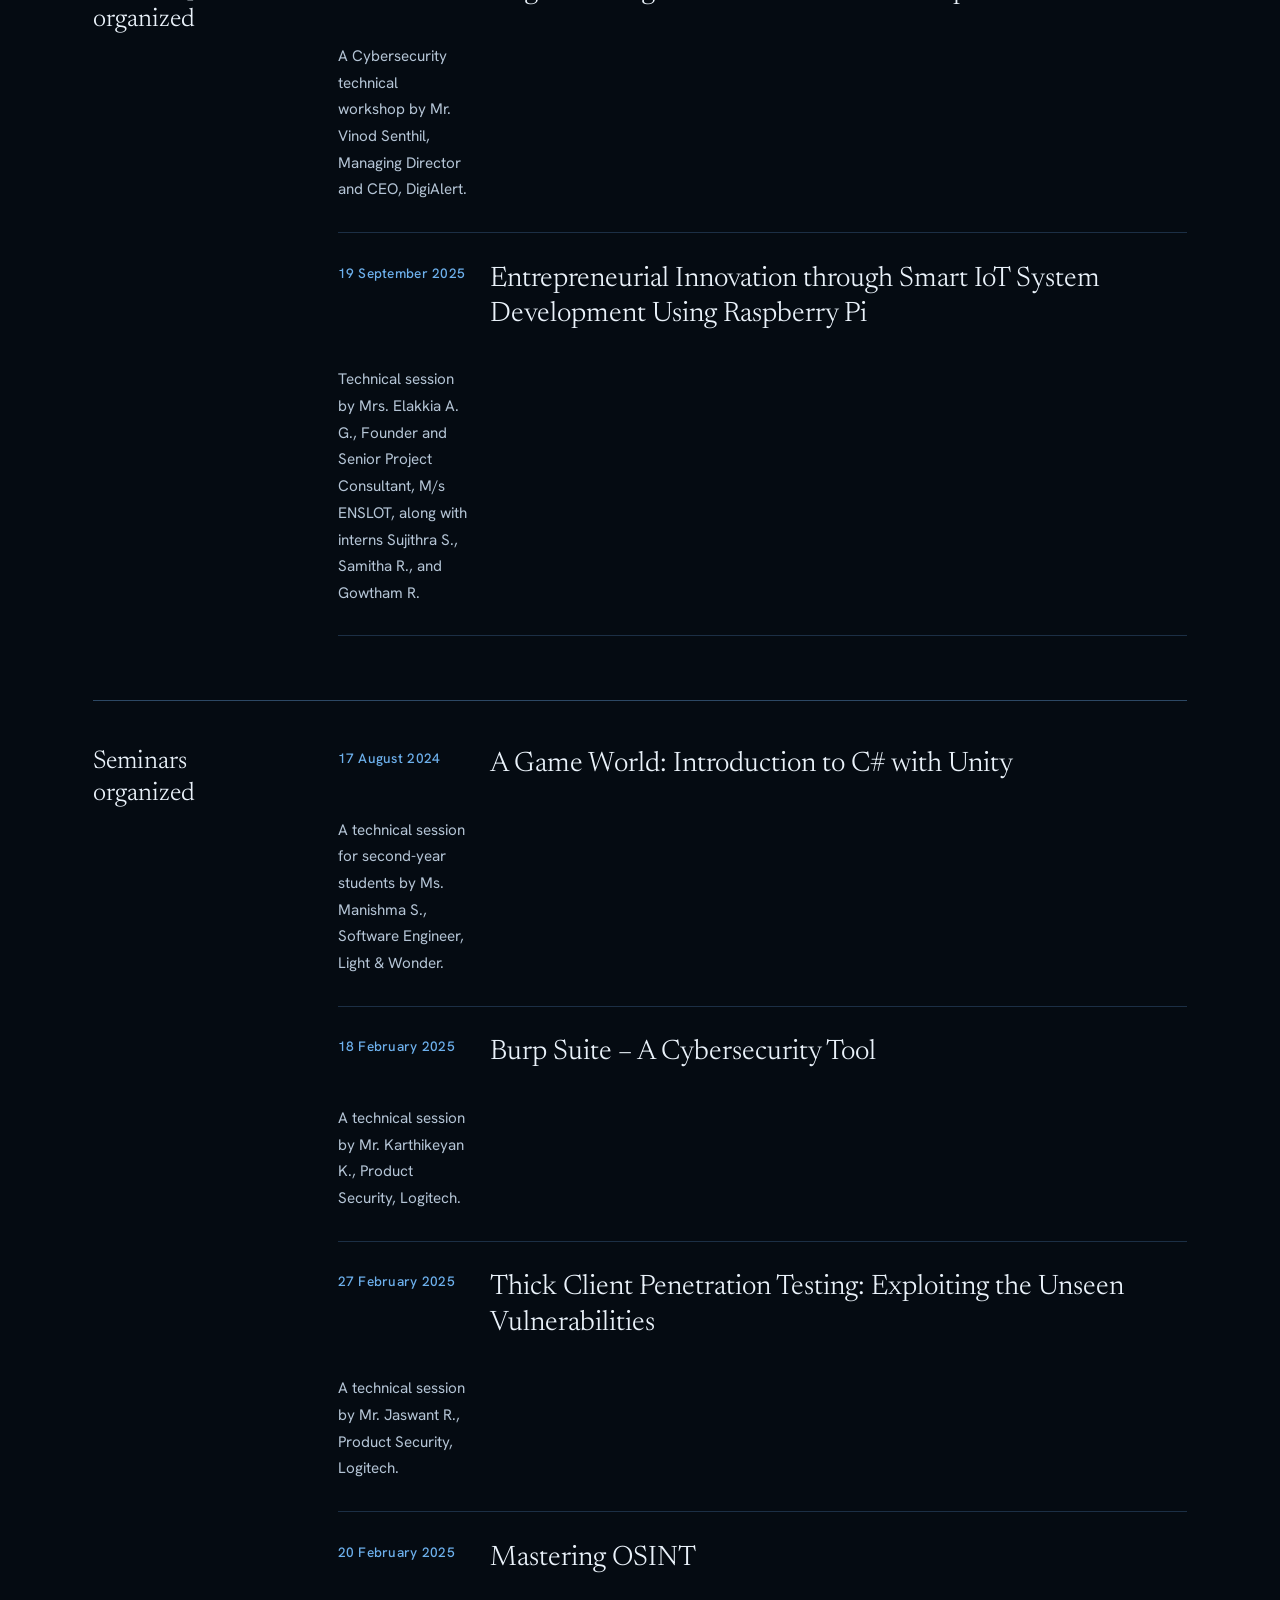
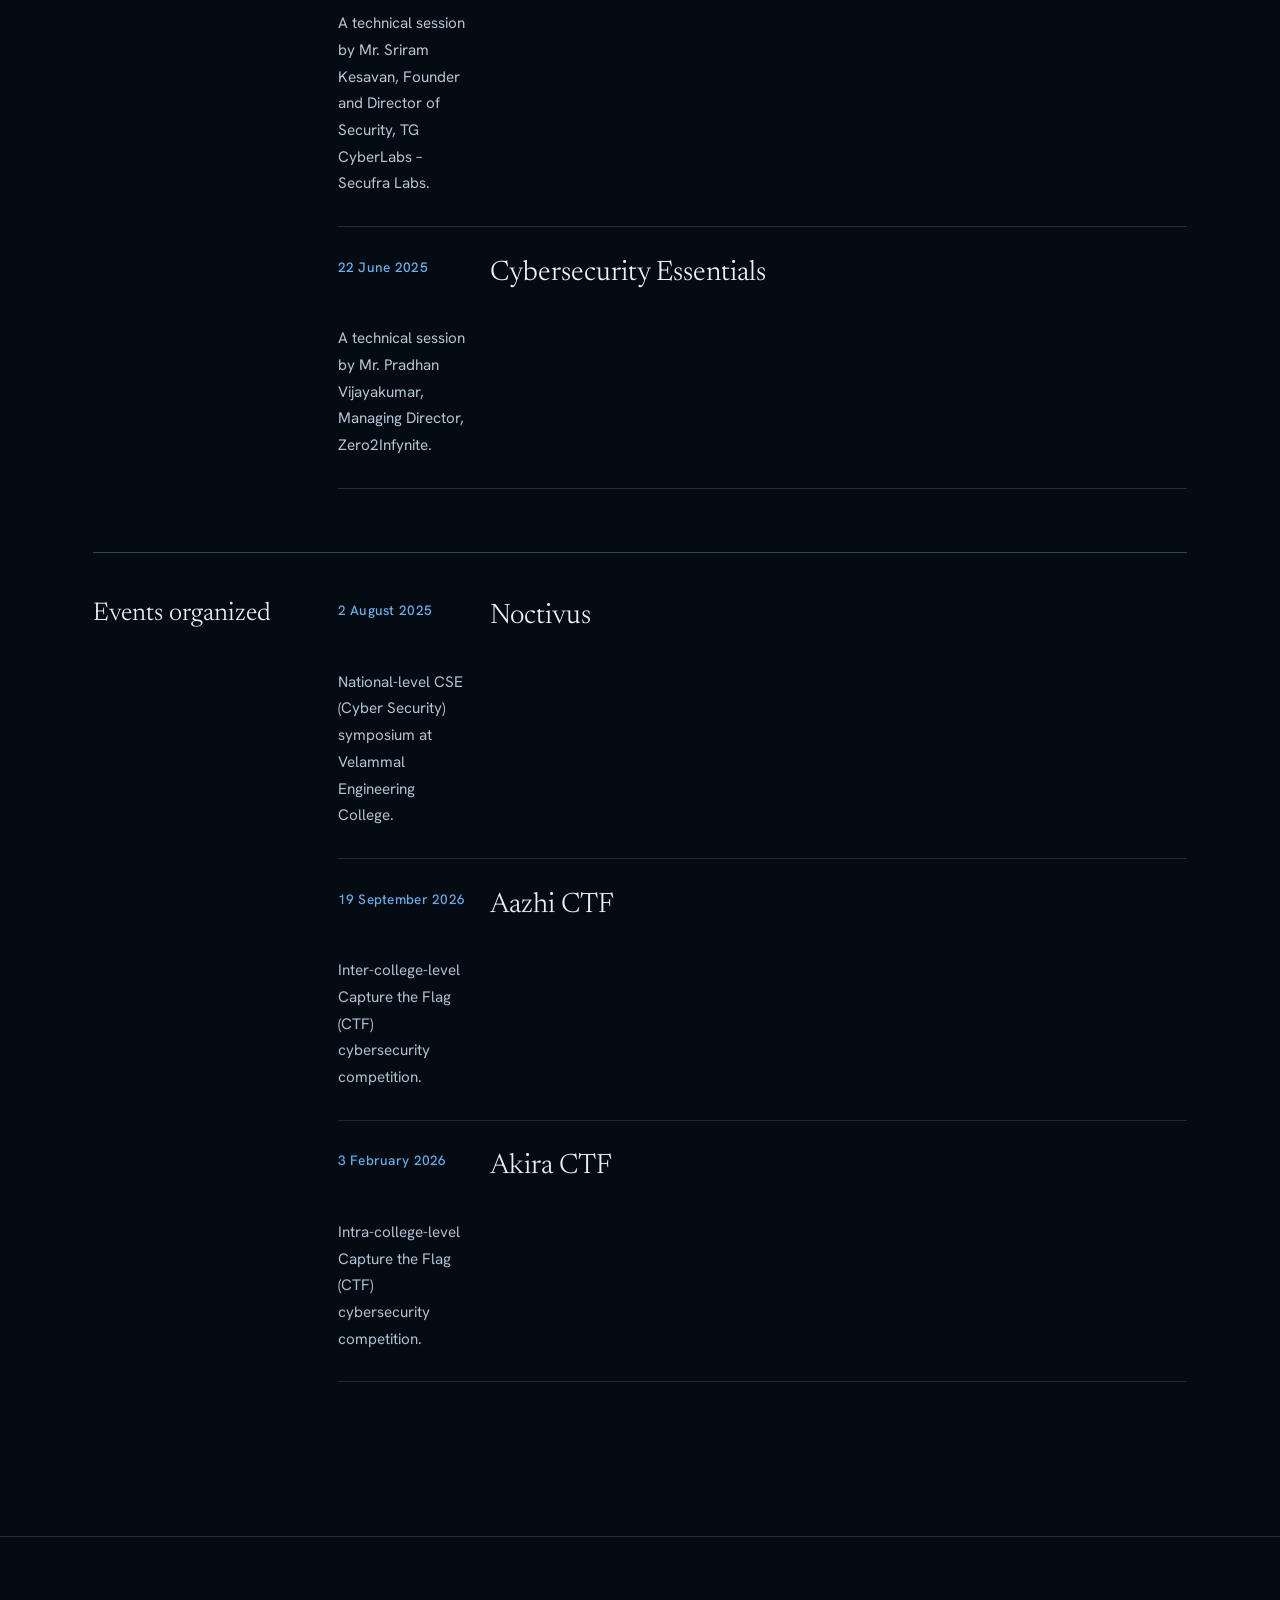
==== commit 23d2e6e3: "Remove hero 'Send path' cursor label and pointer hint text Co-Authored-By: Claude Sonnet 5.5 <norepl" ====
--- a/index.html
+++ b/index.html
@@ -69,7 +69,6 @@
       </div>
       </div>
     </div>
-    <p class="hint" aria-hidden="true">Move the pointer to disturb the network. Click to send a new path.</p>
     <a class="scroll-cue" href="#research"><span>Scroll</span><i aria-hidden="true"></i></a>
   </section>
 
--- a/styles.css
+++ b/styles.css
@@ -124,7 +124,6 @@
 .contact-card a,.contact-card p{font-size:1.1rem;color:var(--head);word-break:break-word}
 .contact-card a{border-bottom:1px solid var(--line2);transition:border-color .3s,color .3s}
 .contact-card a:hover{color:var(--accent);border-color:var(--accent)}
-.hint{position:absolute;right:var(--gutter);top:7.2rem;z-index:2;font-size:.88rem;color:var(--muted);max-width:18rem;text-align:right}
 .scroll-cue{position:absolute;left:var(--gutter);bottom:2.2rem;z-index:2;display:flex;align-items:center;gap:1.1rem;font-size:.88rem;color:var(--muted)}
 .scroll-cue i{display:block;width:4.4rem;height:1px;background:var(--line2);position:relative;overflow:hidden}
 .scroll-cue i::after{content:"";position:absolute;inset:0;background:var(--accent);animation:cue 2.6s var(--ease) infinite}
@@ -304,9 +303,6 @@
 html.js [data-reveal]{opacity:0;transform:translateY(2.4rem)}
 html.js.no-motion [data-reveal]{opacity:1;transform:none}
 
-@media (max-width:1100px){
-  .hint{display:none}
-}
 @media (max-width:980px){
   .research-visual,.media-pair,.research-extras,.development-grid,.skills-layout,.project-grid{grid-template-columns:1fr;gap:2.4rem}
   .activity-group,.timeline-entry,.publication,.education-entry,.event{grid-template-columns:1fr;gap:.7rem}
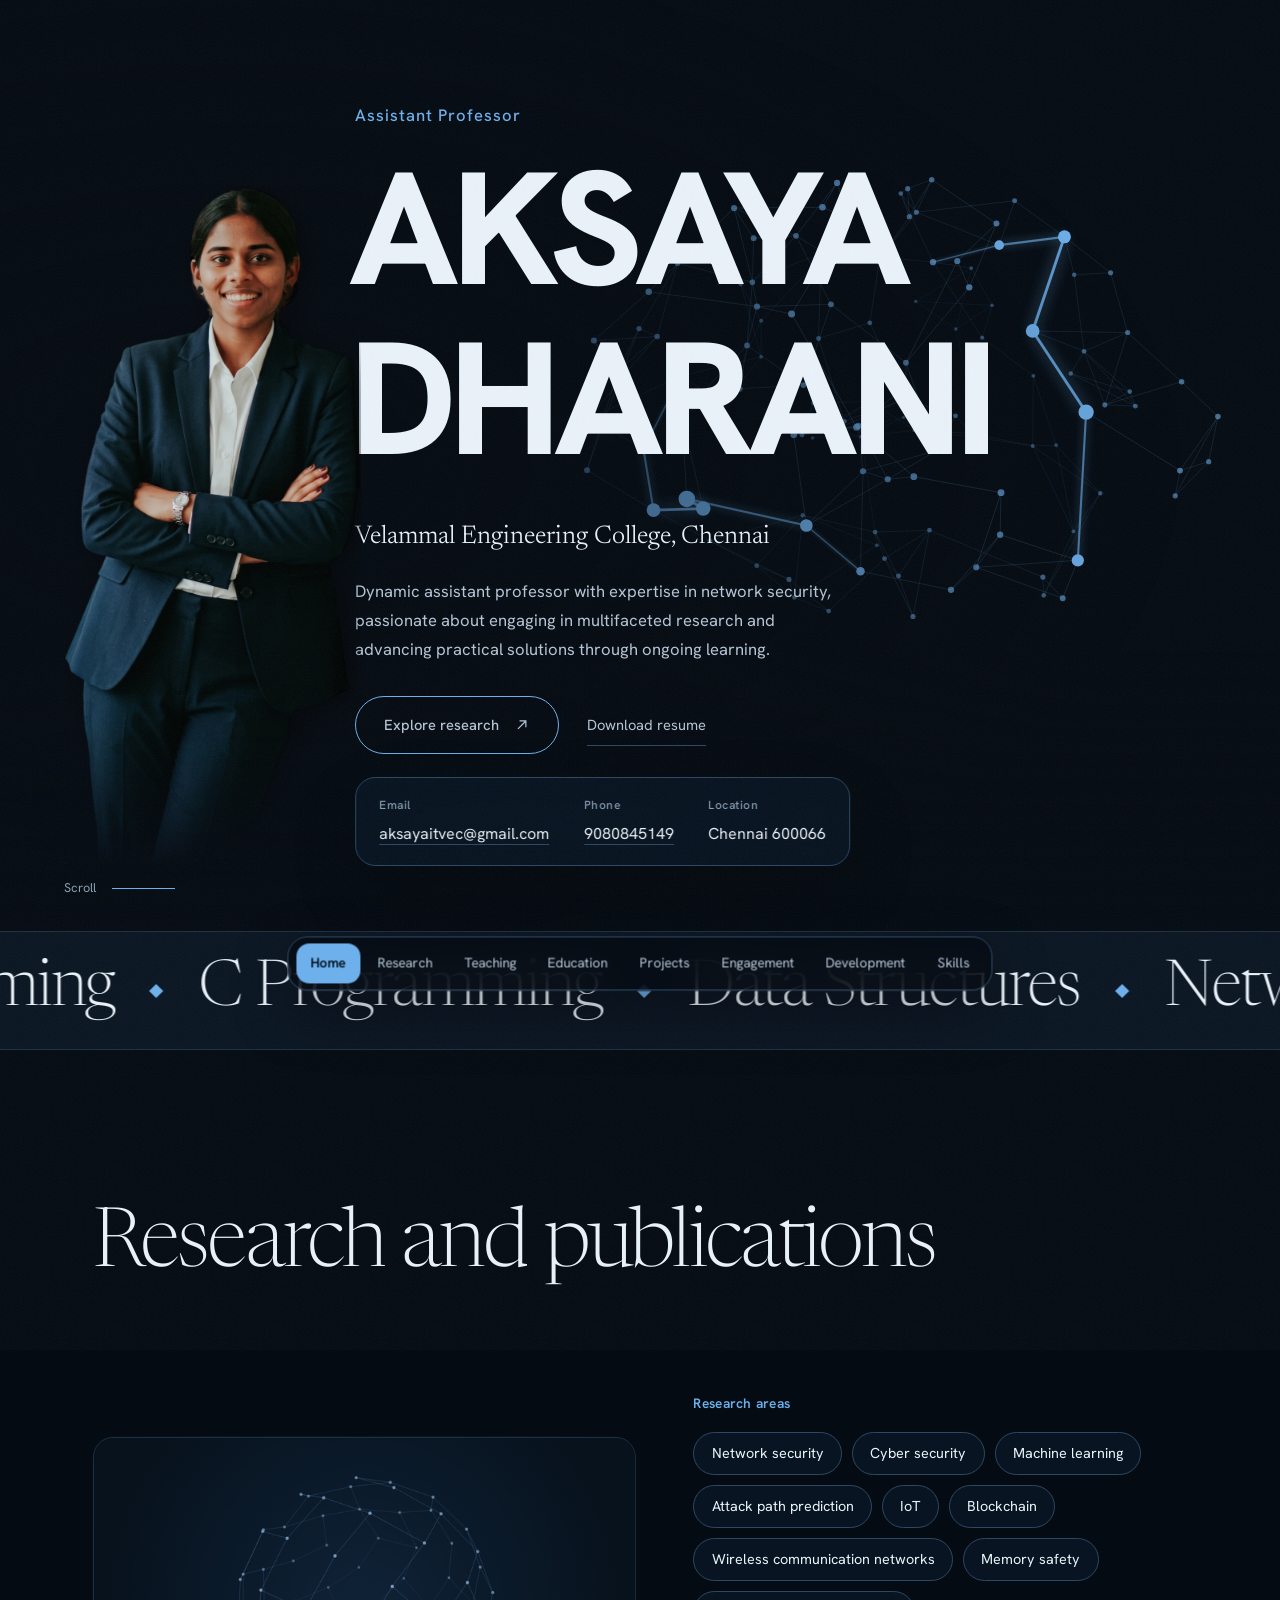
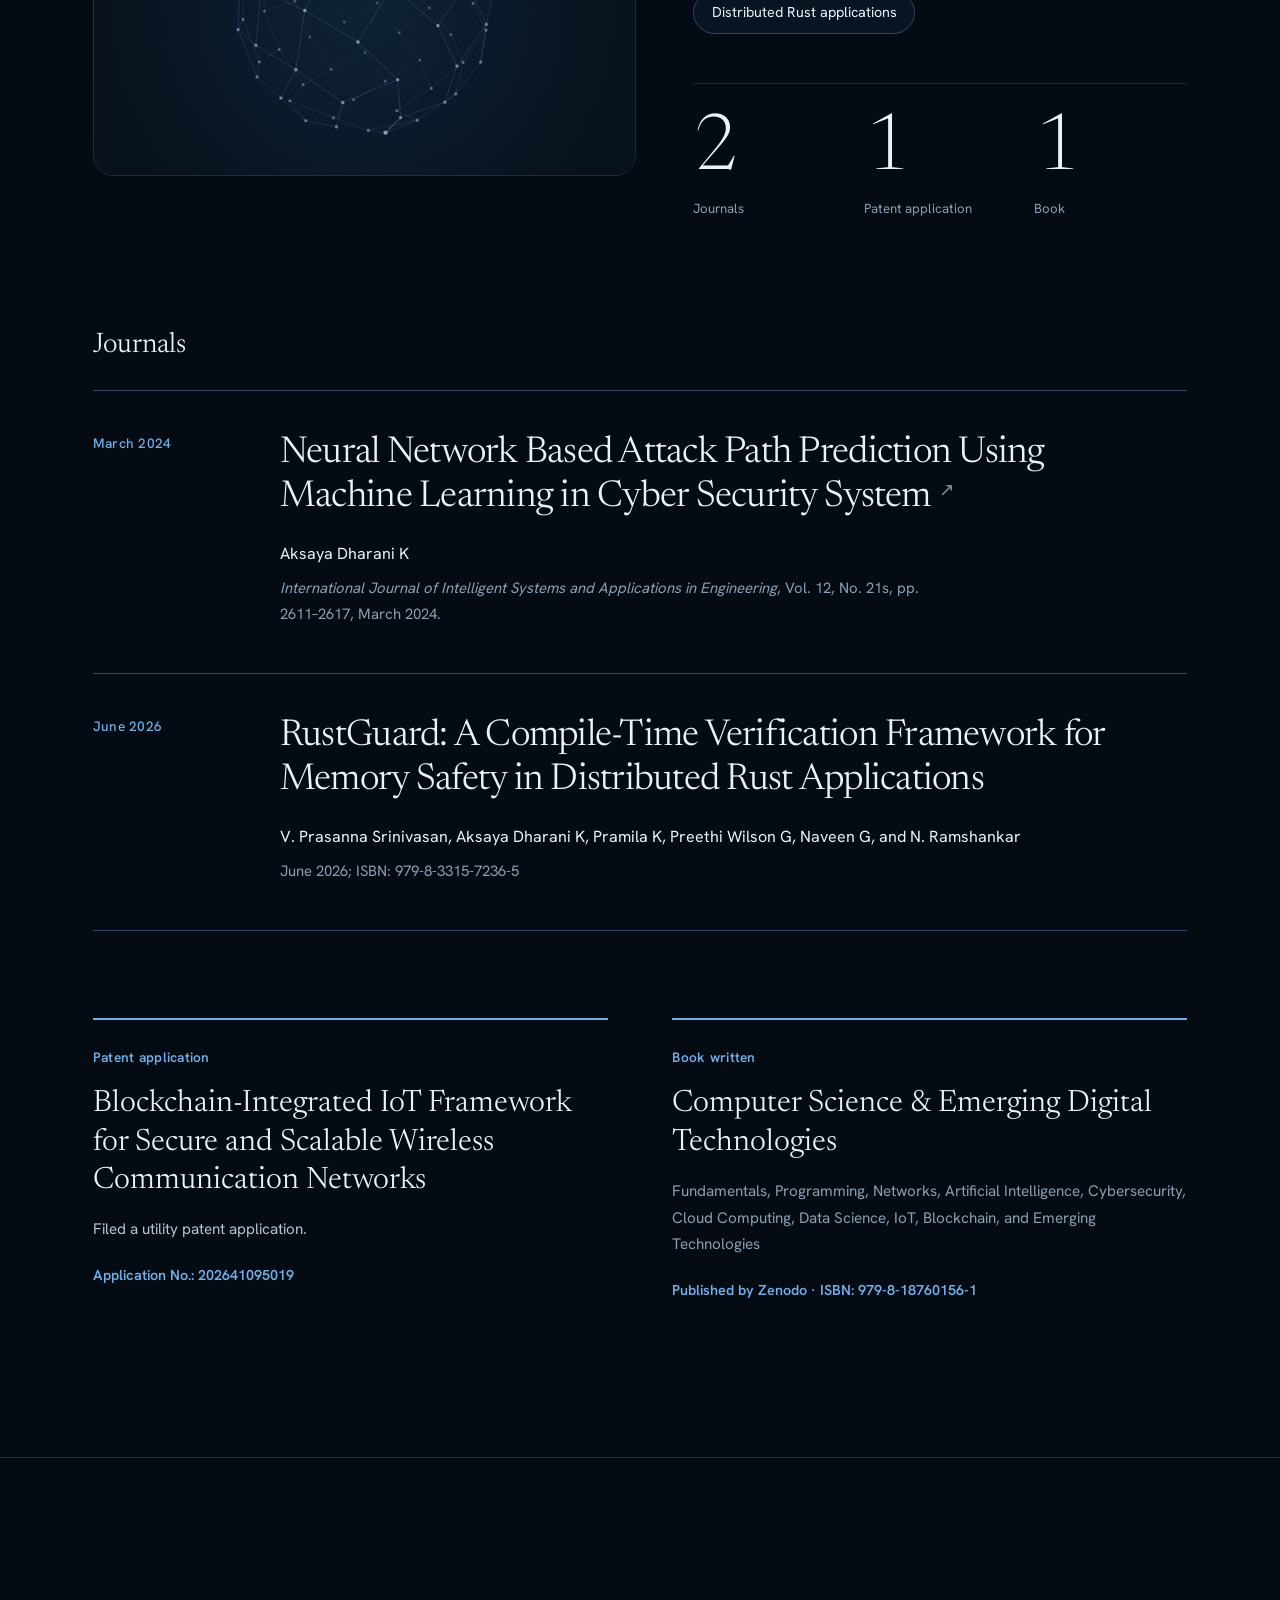
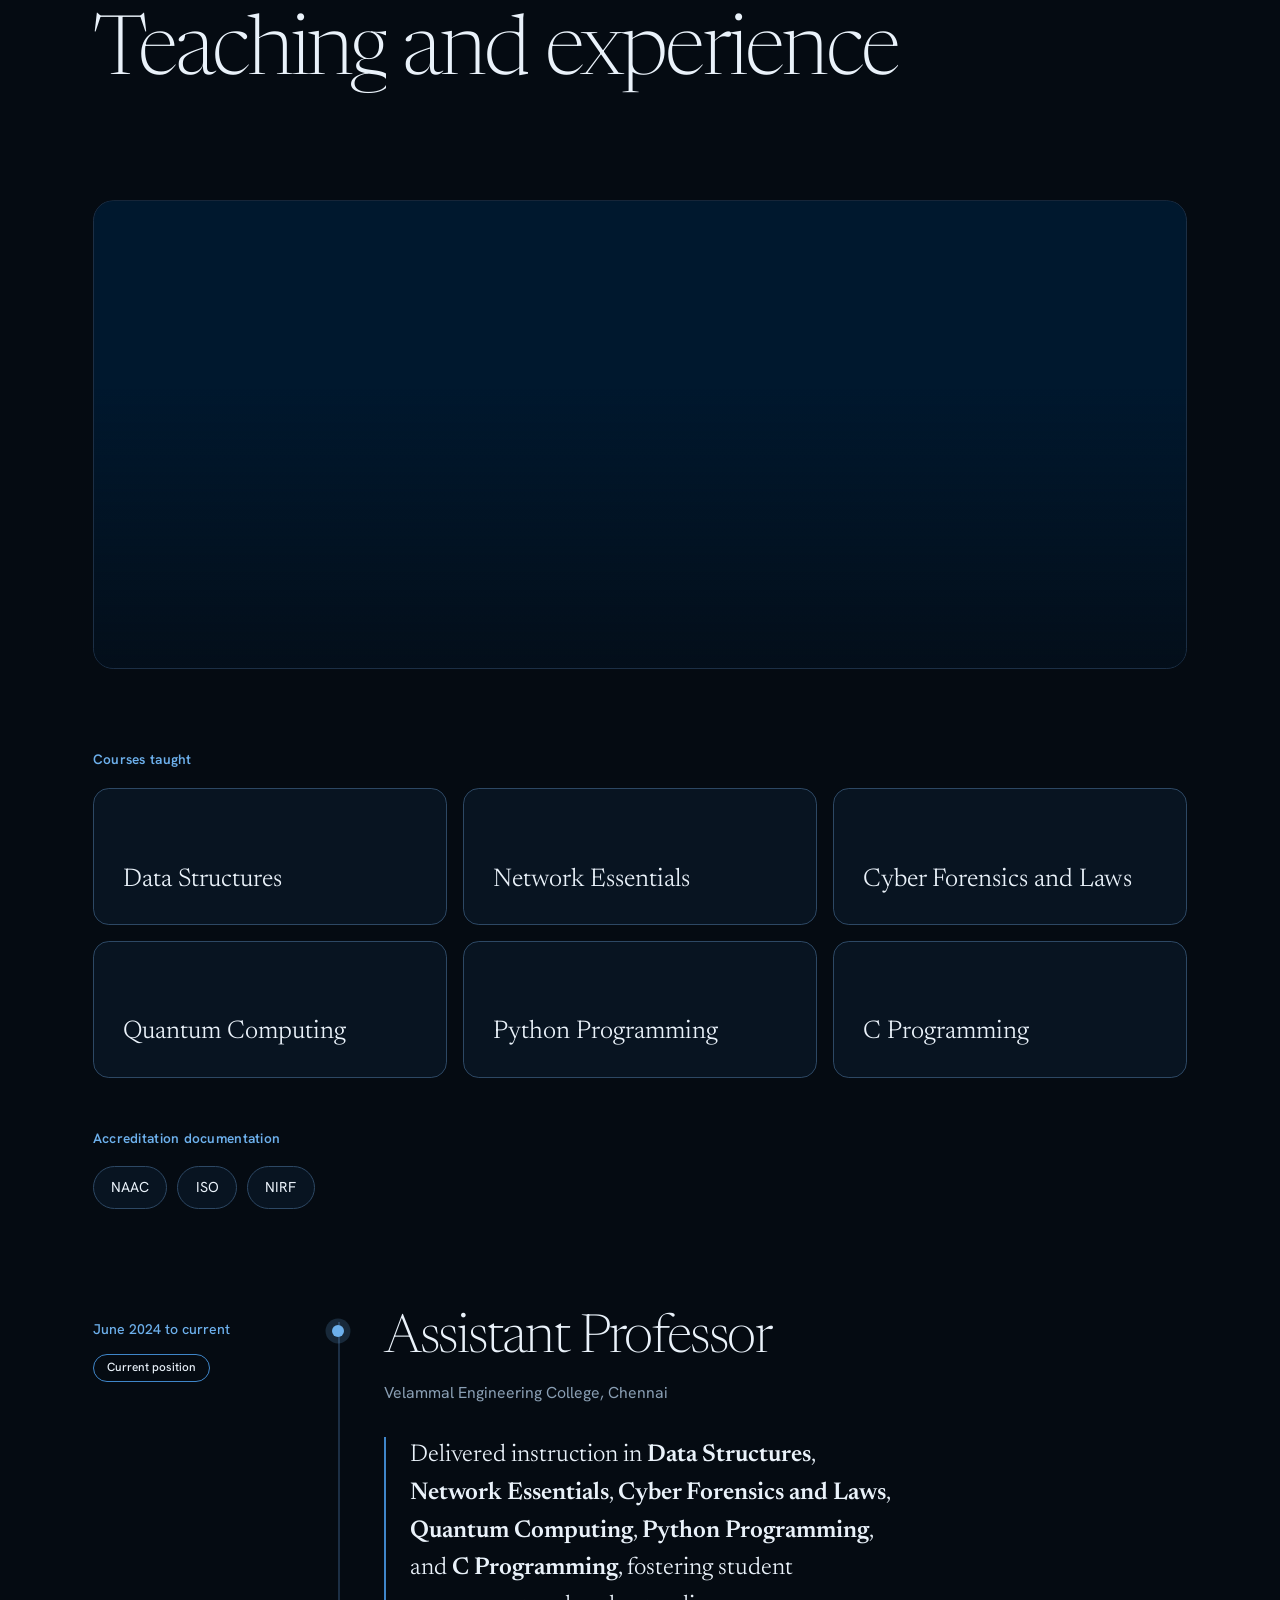
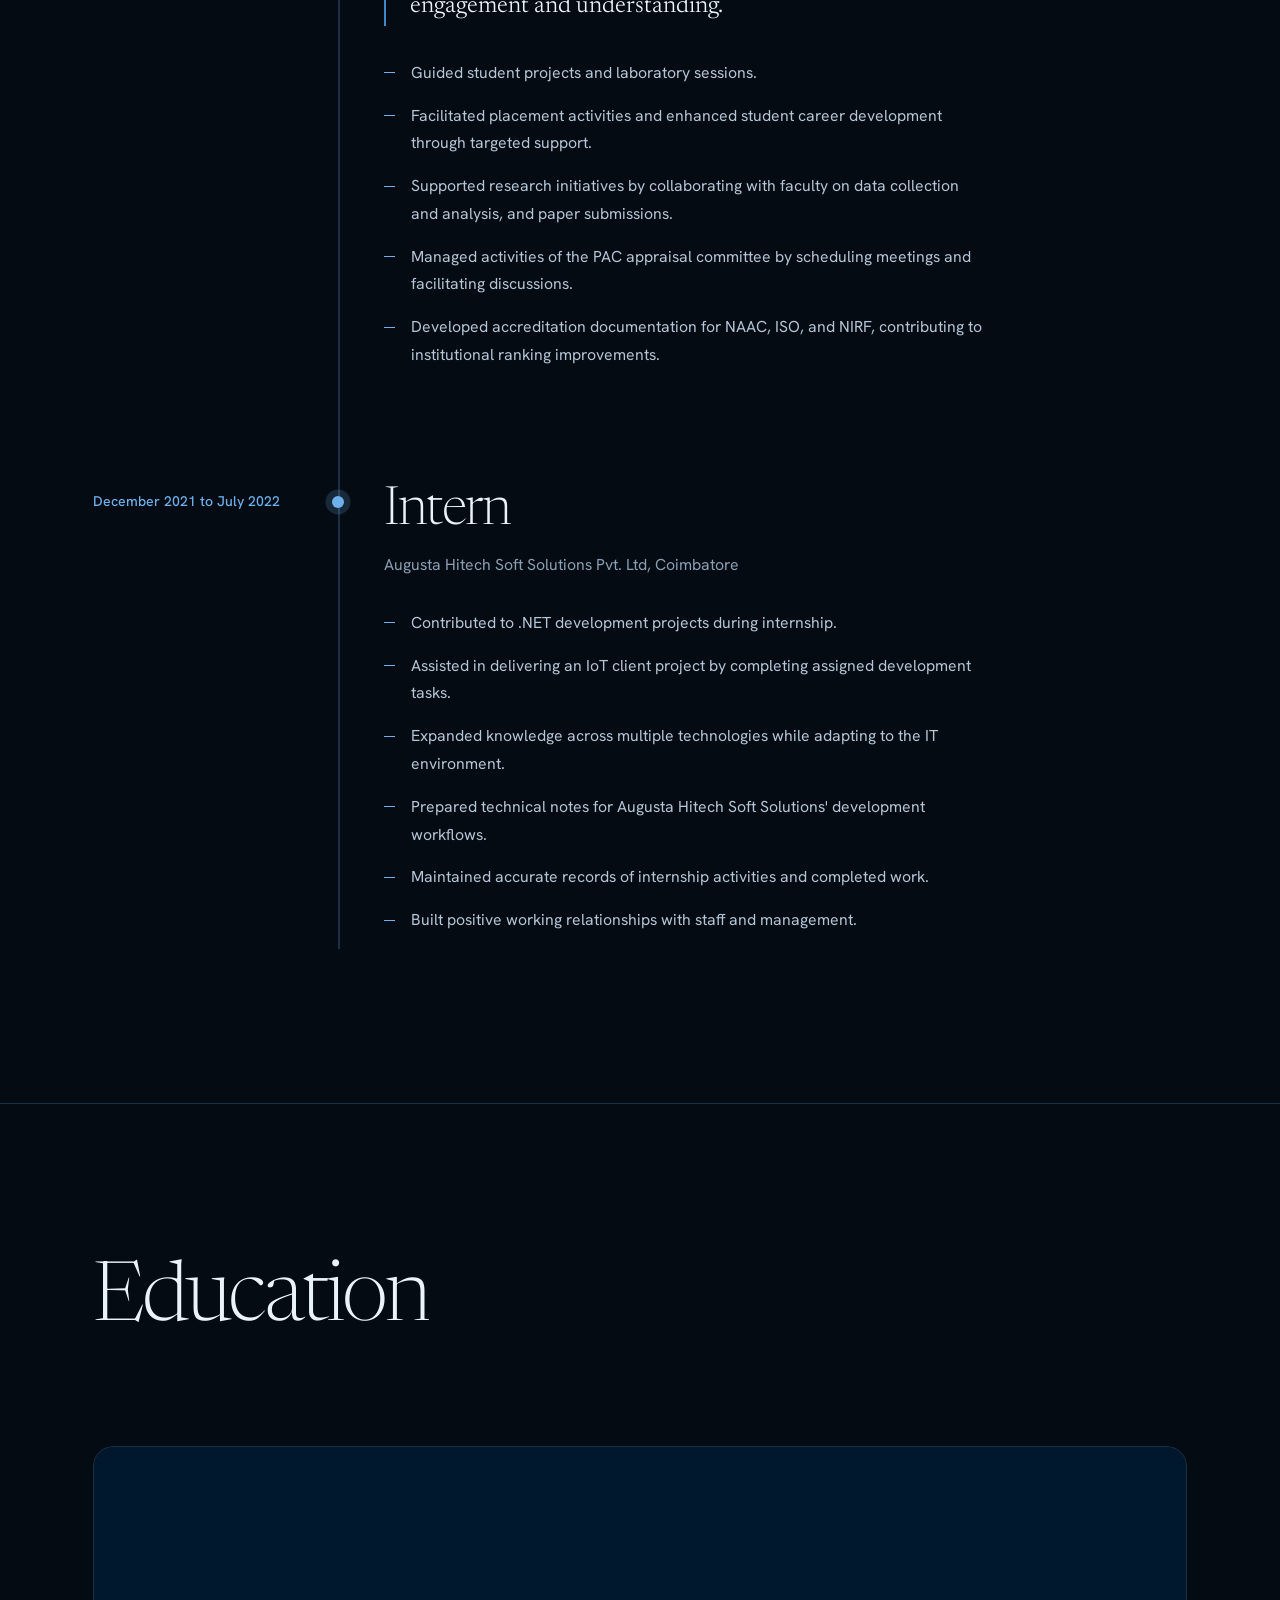
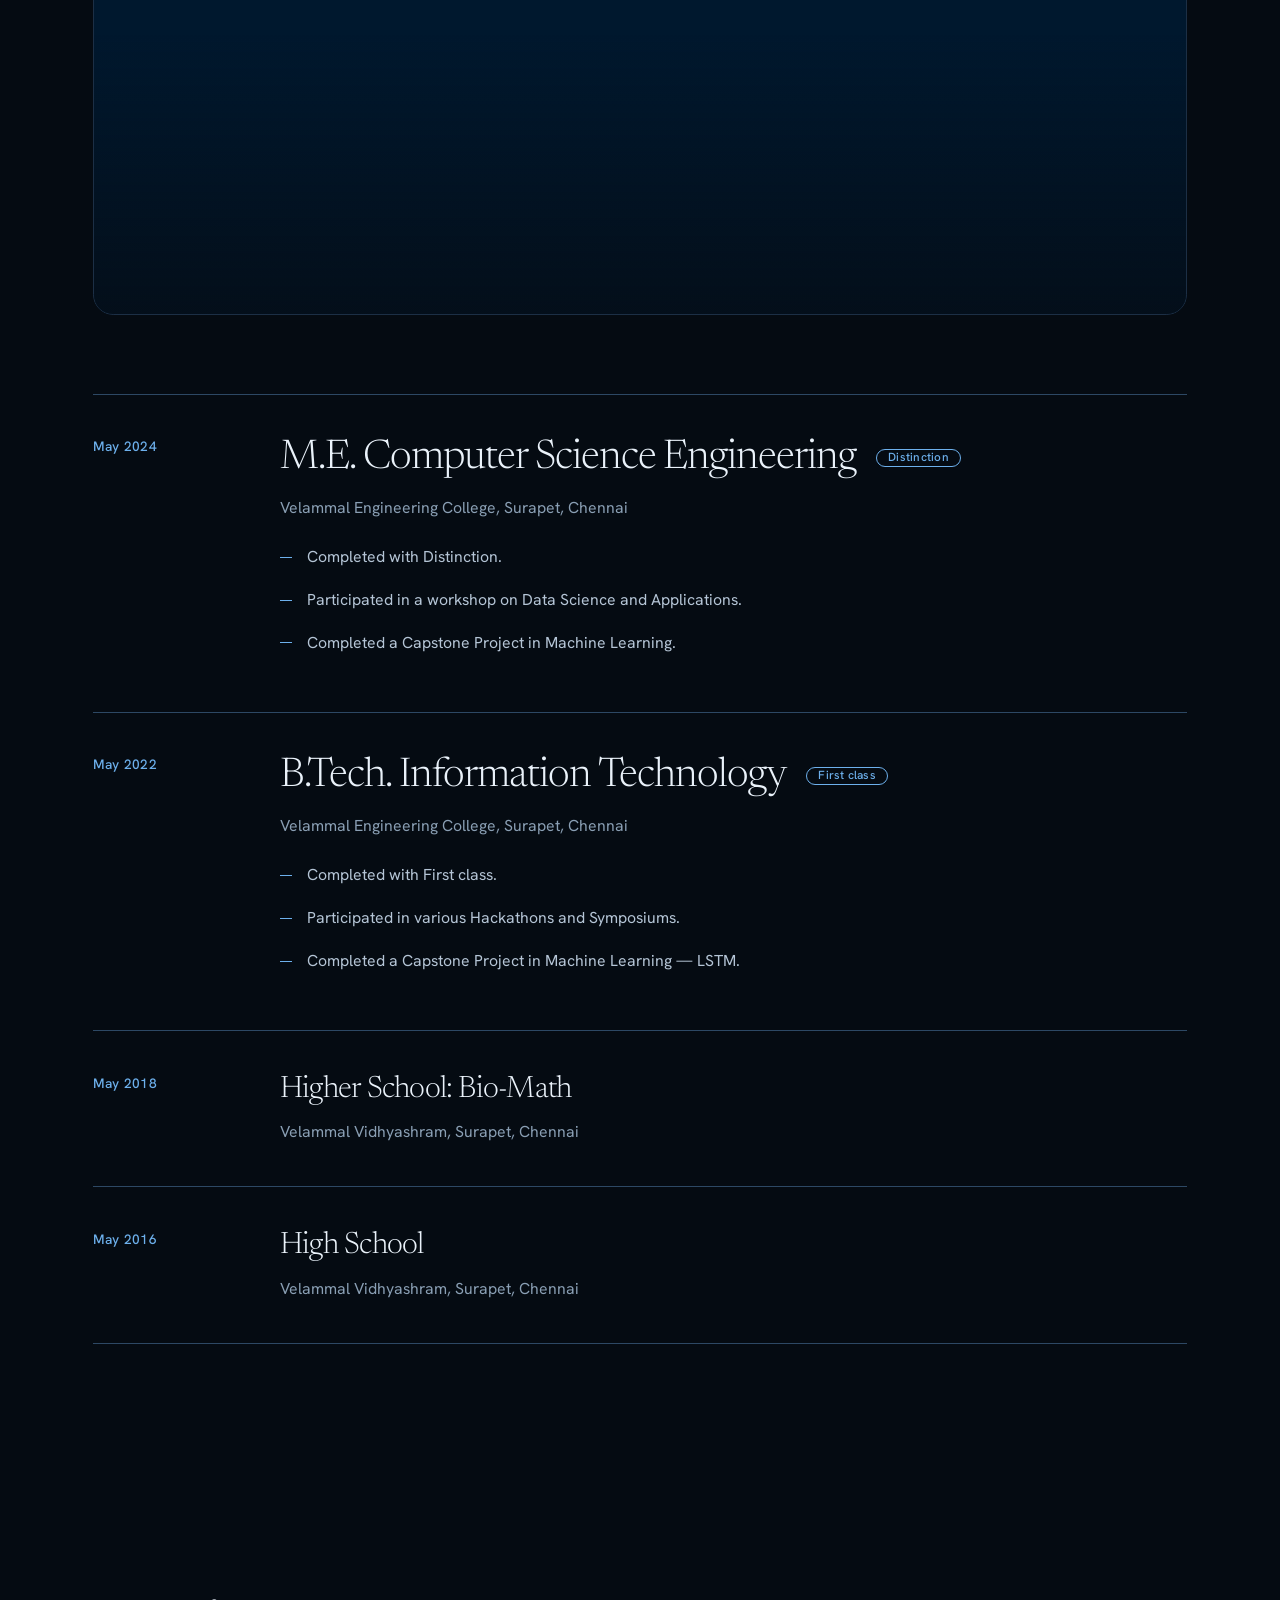
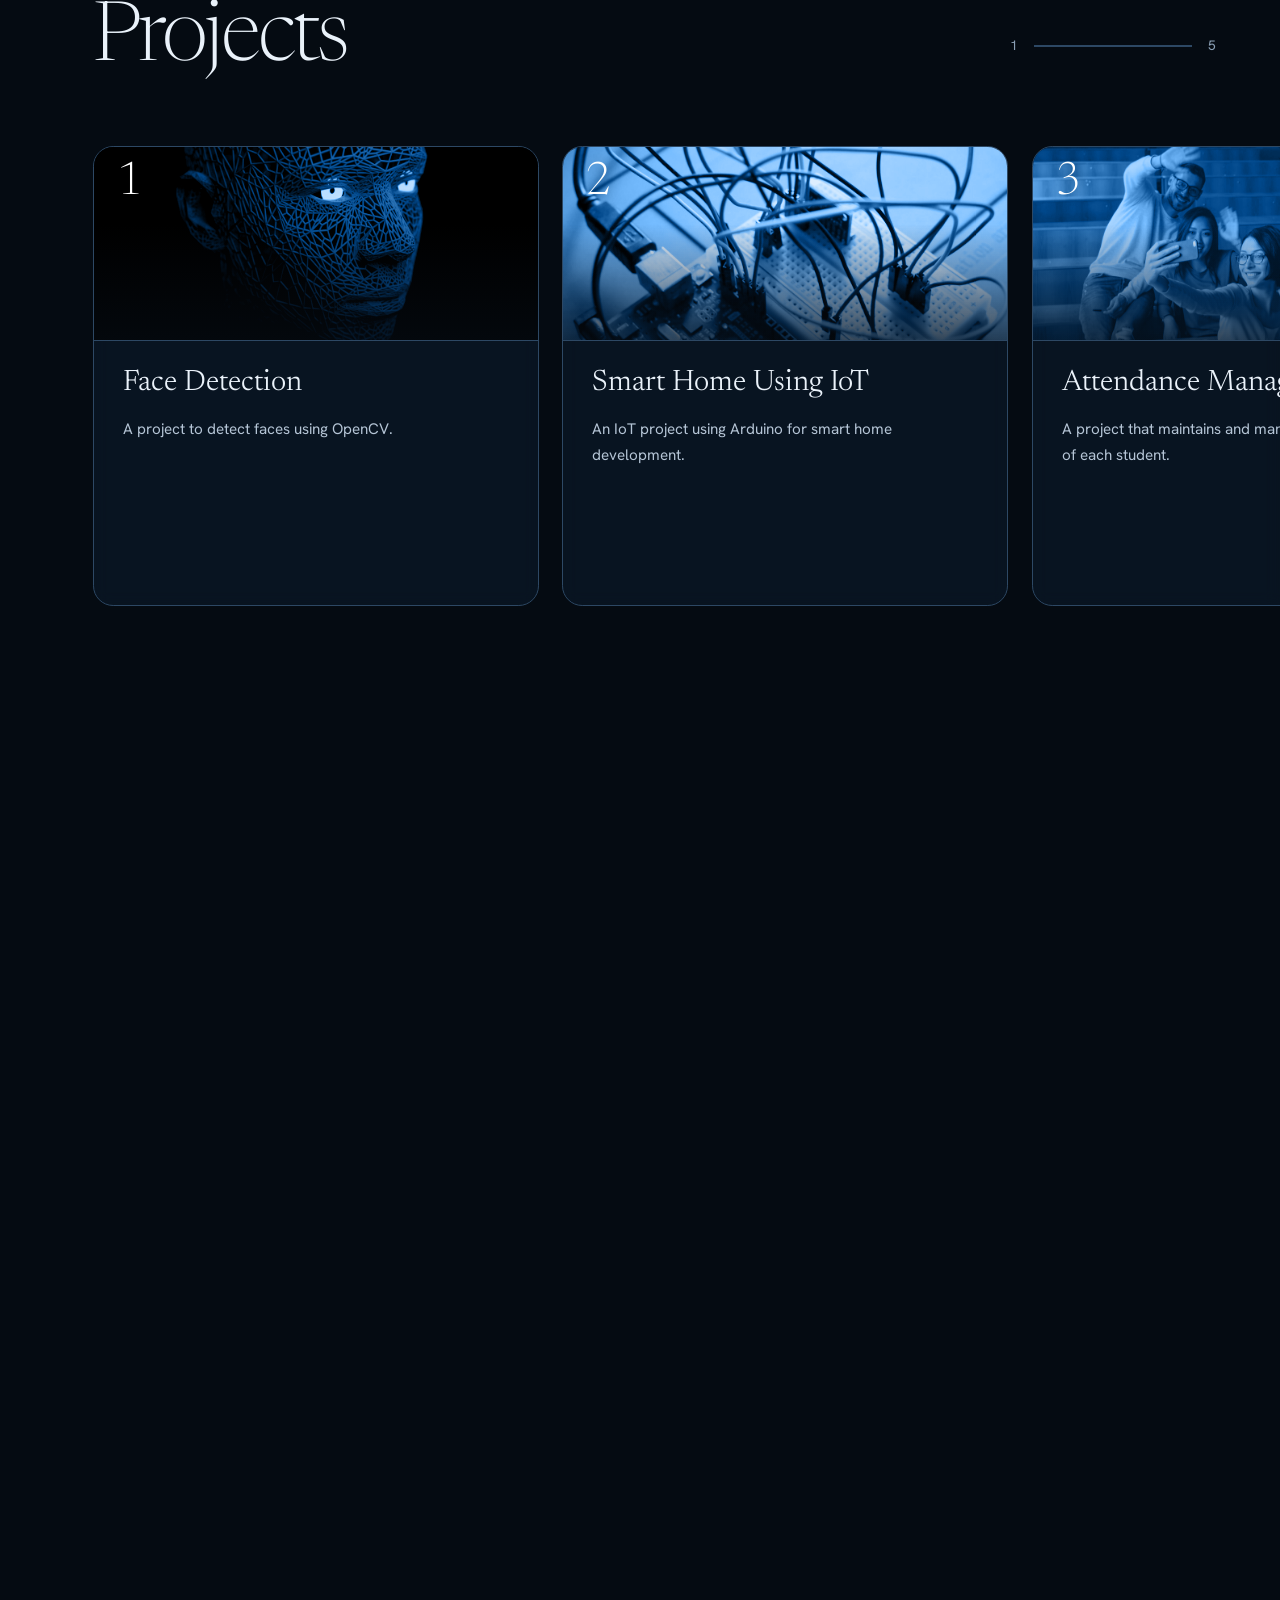
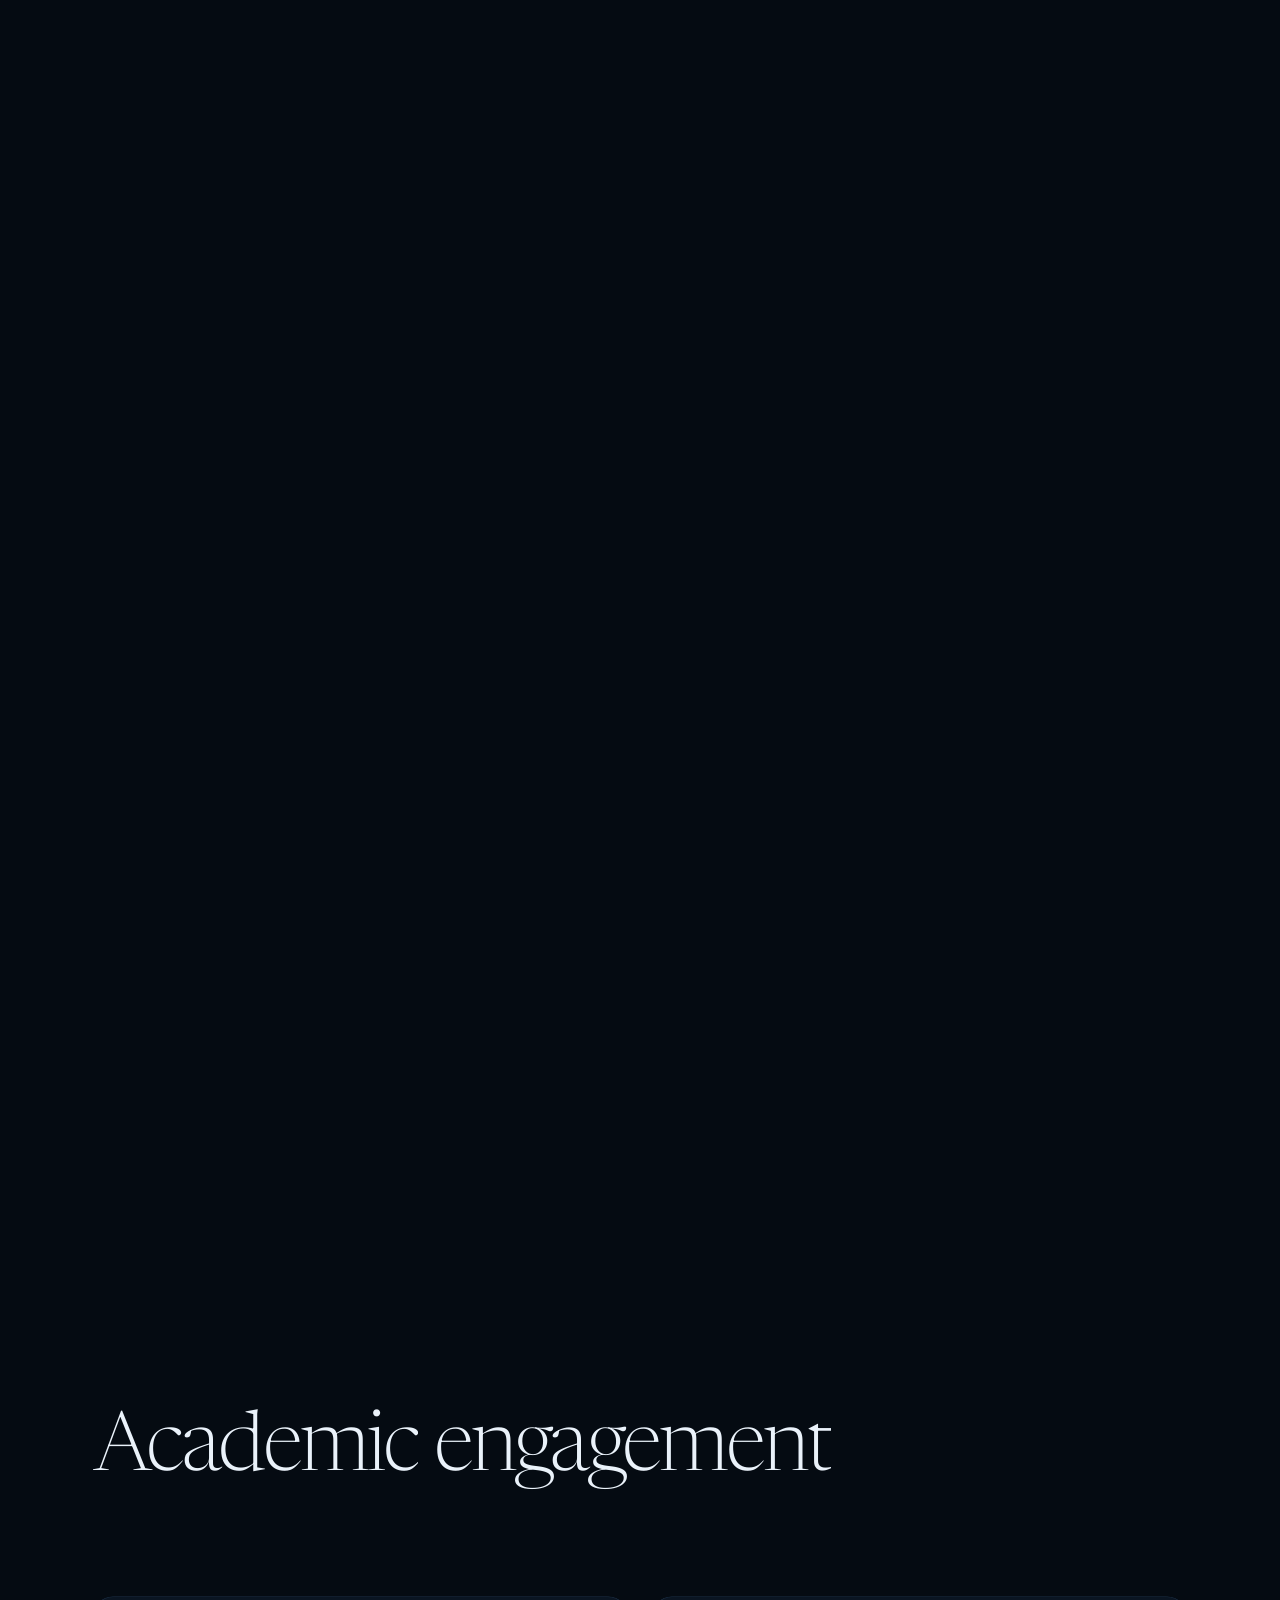
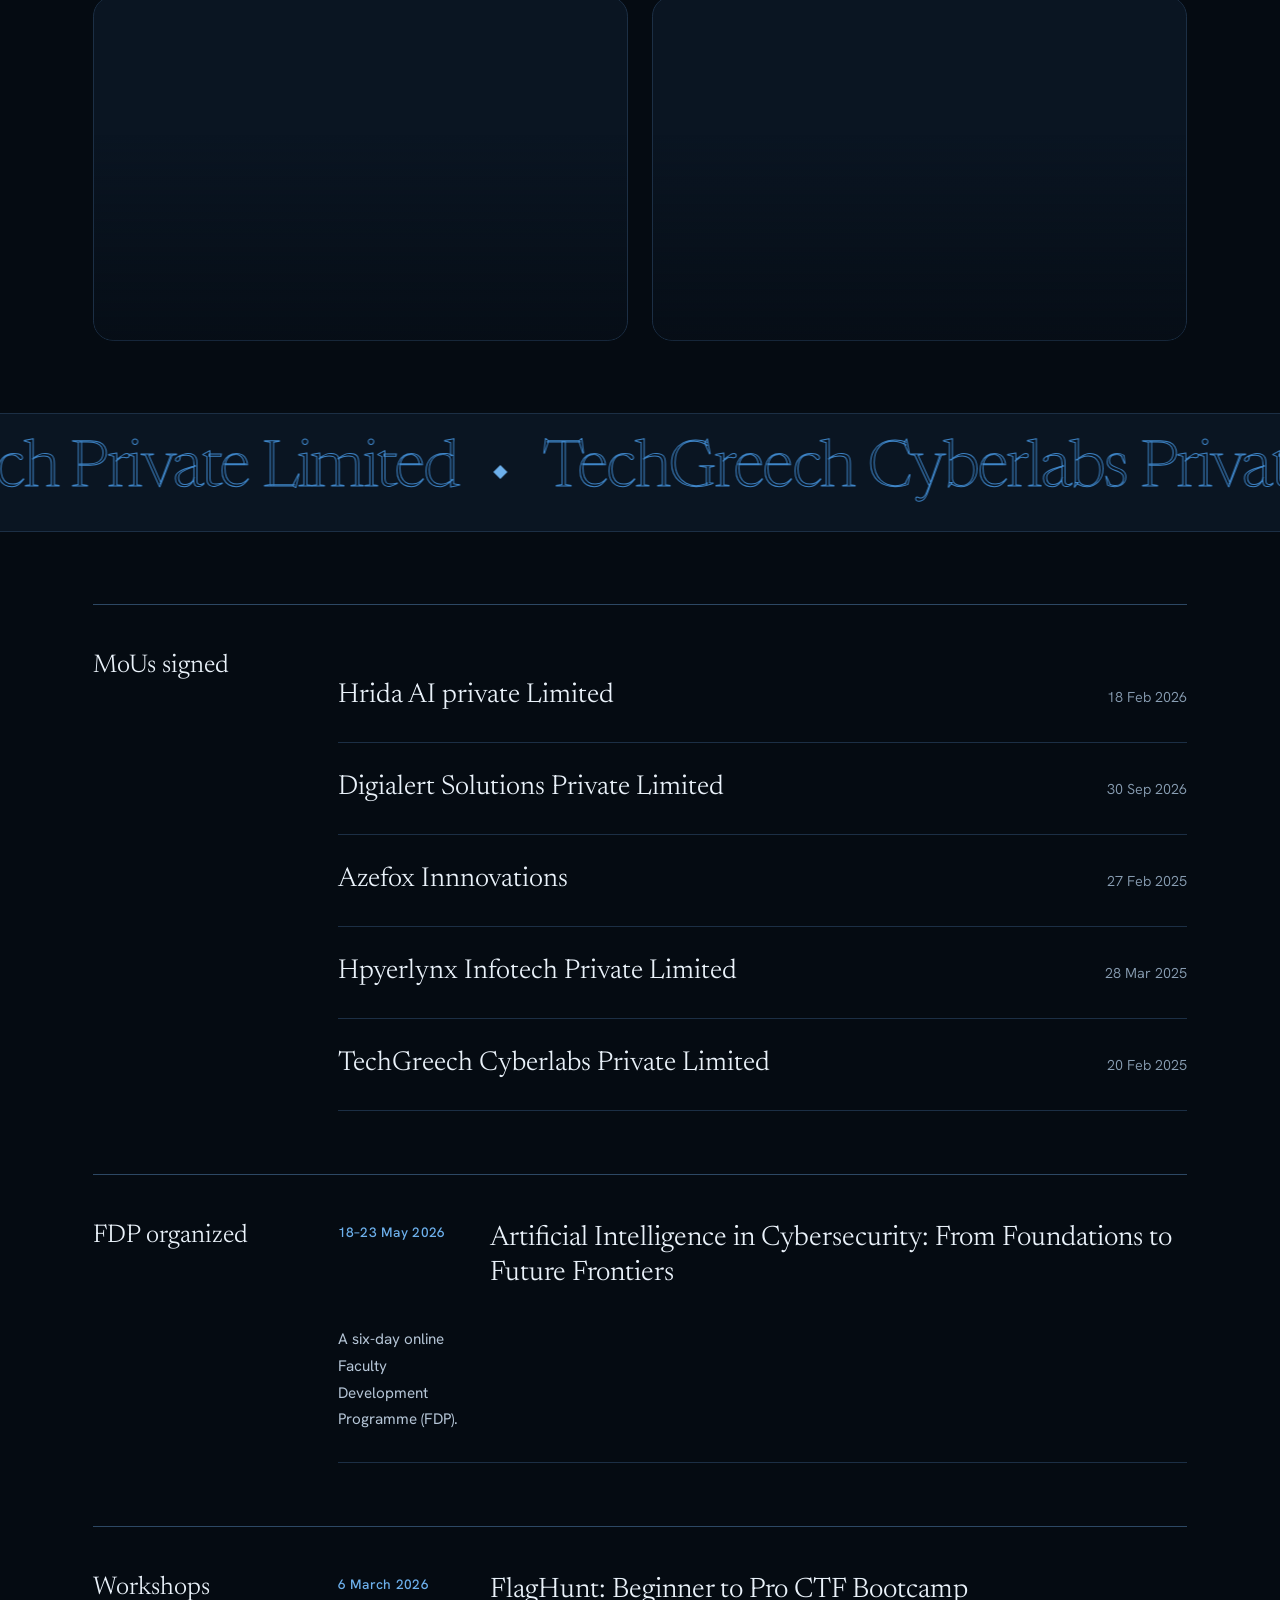
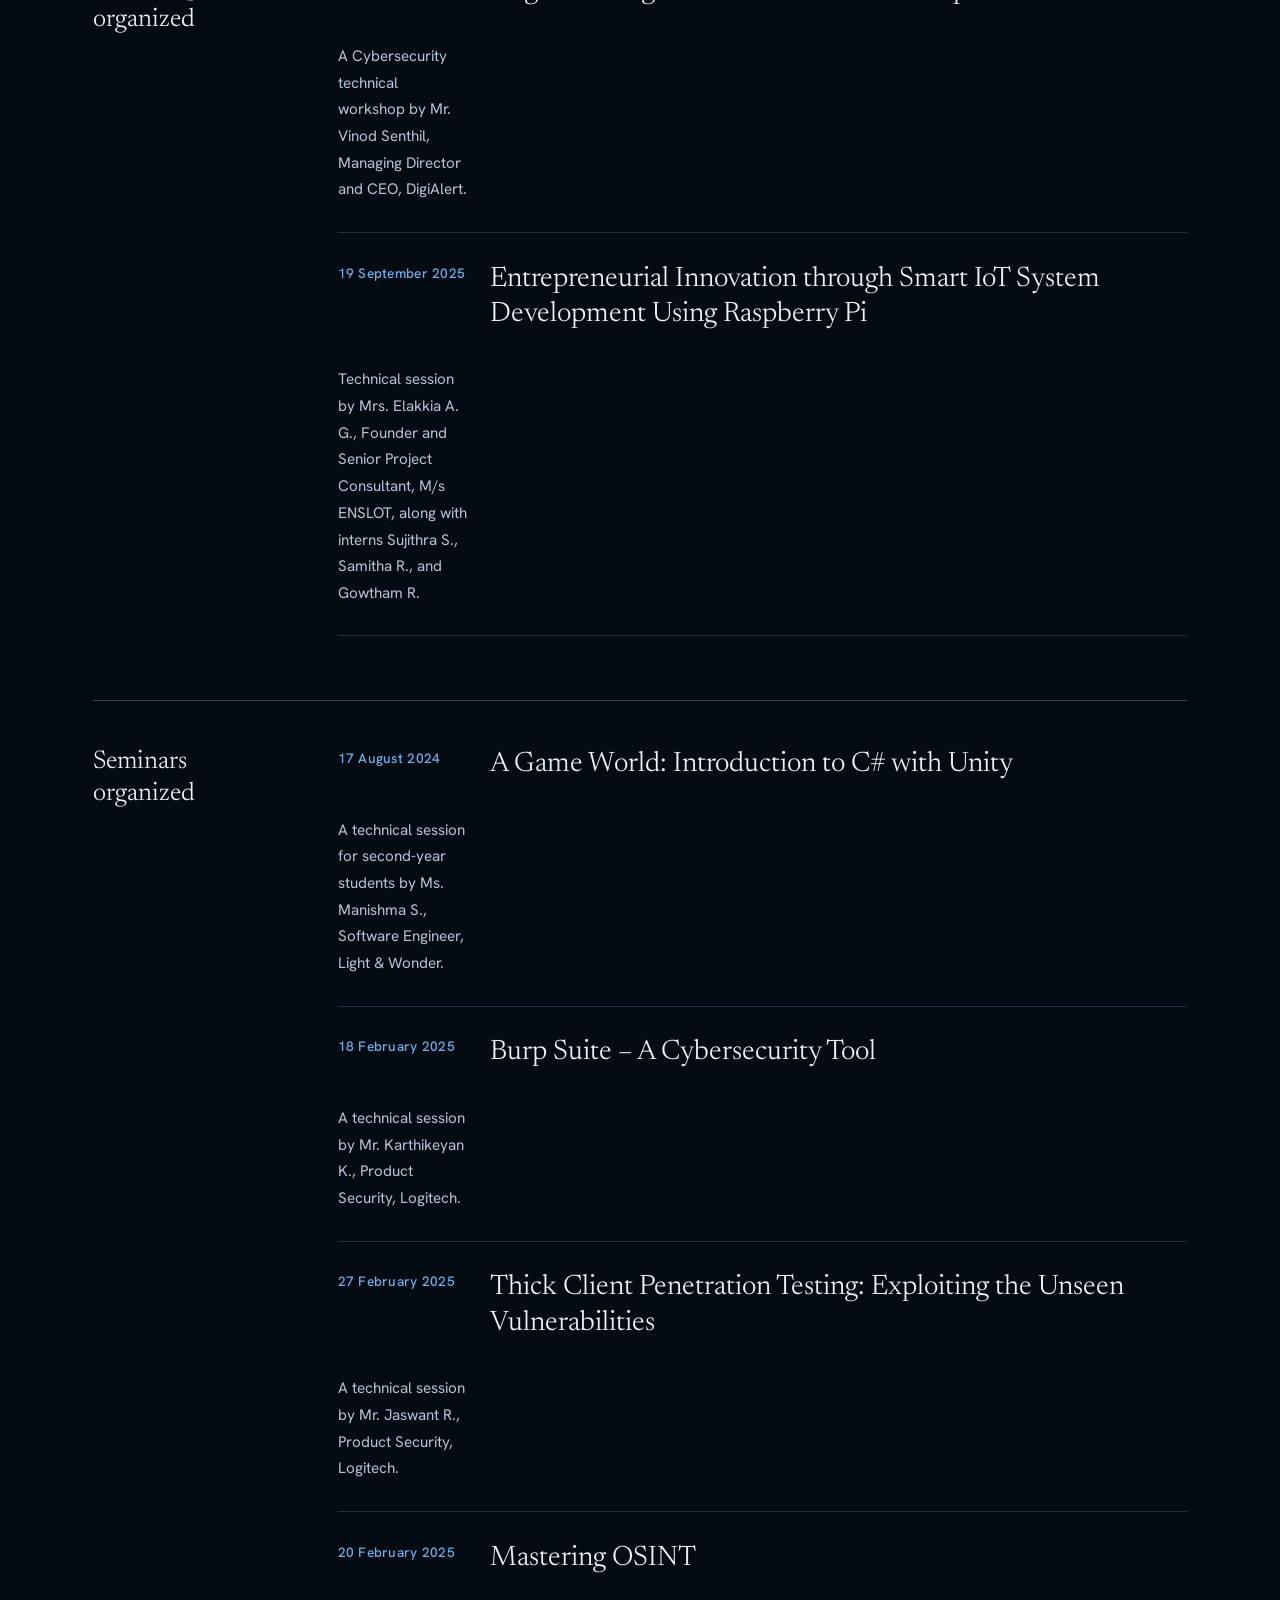
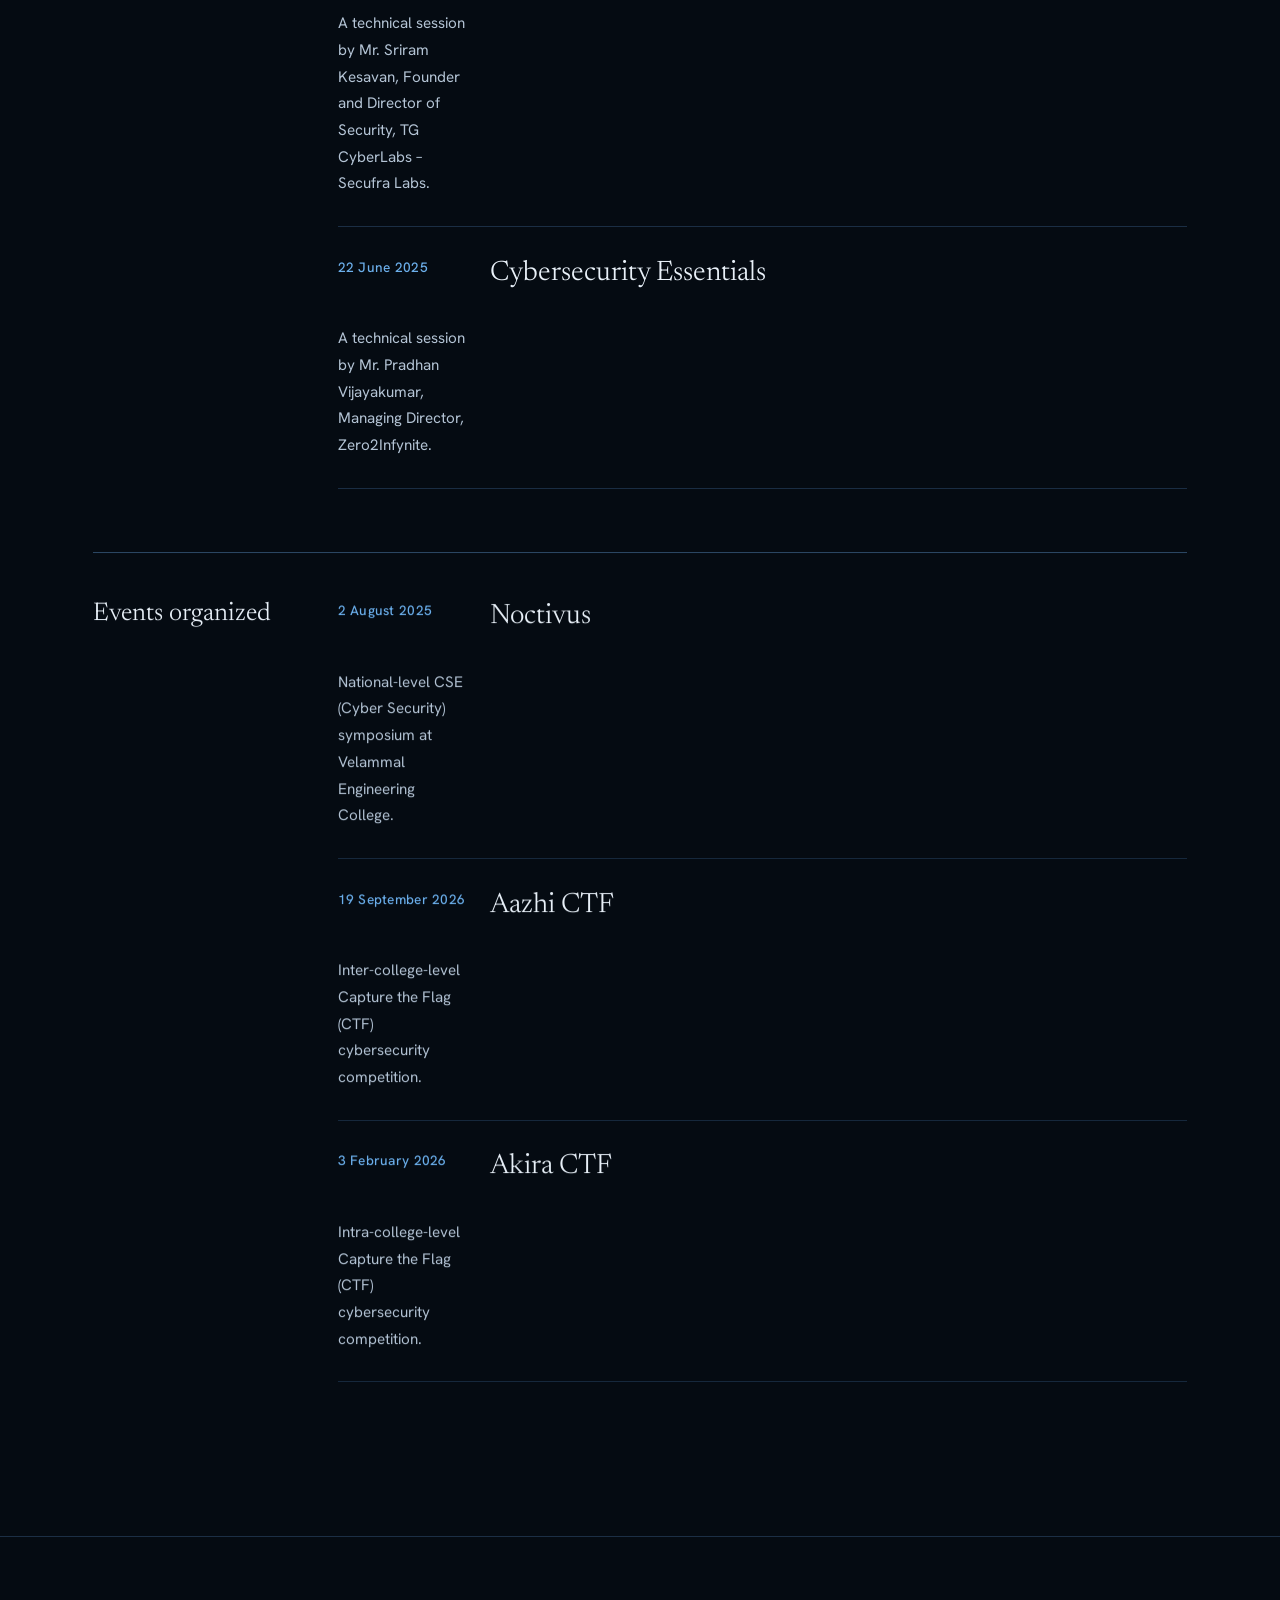
==== commit bec18e33: "Link the IJISAE journal paper from the publications list Co-Authored-By: Claude Sonnet 5.5 <noreply@" ====
--- a/index.html
+++ b/index.html
@@ -87,7 +87,7 @@
 
     <div class="rows-head"><h3>Journals</h3></div>
     <div class="publication-list">
-      <article class="publication"><p class="when">March 2024</p><div><h3>Neural Network Based Attack Path Prediction Using Machine Learning in Cyber Security System</h3><p class="authors">Aksaya Dharani K</p><p class="citation"><i>International Journal of Intelligent Systems and Applications in Engineering</i>, Vol. 12, No. 21s, pp. 2611–2617, March 2024.</p></div></article>
+      <article class="publication"><p class="when">March 2024</p><div><h3><a href="https://ijisae.org/index.php/IJISAE/article/view/5863" target="_blank" rel="noopener noreferrer">Neural Network Based Attack Path Prediction Using Machine Learning in Cyber Security System</a></h3><p class="authors">Aksaya Dharani K</p><p class="citation"><i>International Journal of Intelligent Systems and Applications in Engineering</i>, Vol. 12, No. 21s, pp. 2611–2617, March 2024.</p></div></article>
       <article class="publication"><p class="when">June 2026</p><div><h3>RustGuard: A Compile-Time Verification Framework for Memory Safety in Distributed Rust Applications</h3><p class="authors">V. Prasanna Srinivasan, Aksaya Dharani K, Pramila K, Preethi Wilson G, Naveen G, and N. Ramshankar</p><p class="citation">June 2026; ISBN: 979-8-3315-7236-5</p></div></article>
     </div>
 
--- a/styles.css
+++ b/styles.css
@@ -182,6 +182,10 @@
 .publication:hover{padding-left:1rem}
 .publication h3{font-size:clamp(1.7rem,2.9vw,2.7rem);line-height:1.2;letter-spacing:-.02em;max-width:24em;transition:color .4s}
 .publication:hover h3{color:var(--accent)}
+.publication h3 a{color:inherit;text-decoration:none}
+.publication h3 a::after{content:"\2197";font-family:var(--sans);font-size:.5em;margin-left:.45em;vertical-align:.55em;opacity:.55;transition:opacity .3s,transform .4s var(--ease);display:inline-block}
+.publication:hover h3 a::after{opacity:1;transform:translate(.15em,-.15em)}
+.publication h3 a:focus-visible{outline-offset:6px}
 .authors{font-size:1.12rem;margin-top:1.3rem;color:var(--head)}
 .citation{font-size:1.04rem;color:var(--muted);margin-top:.5rem;max-width:44em}
 .research-extras{display:grid;grid-template-columns:1fr 1fr;gap:4.5rem;margin-top:6rem}
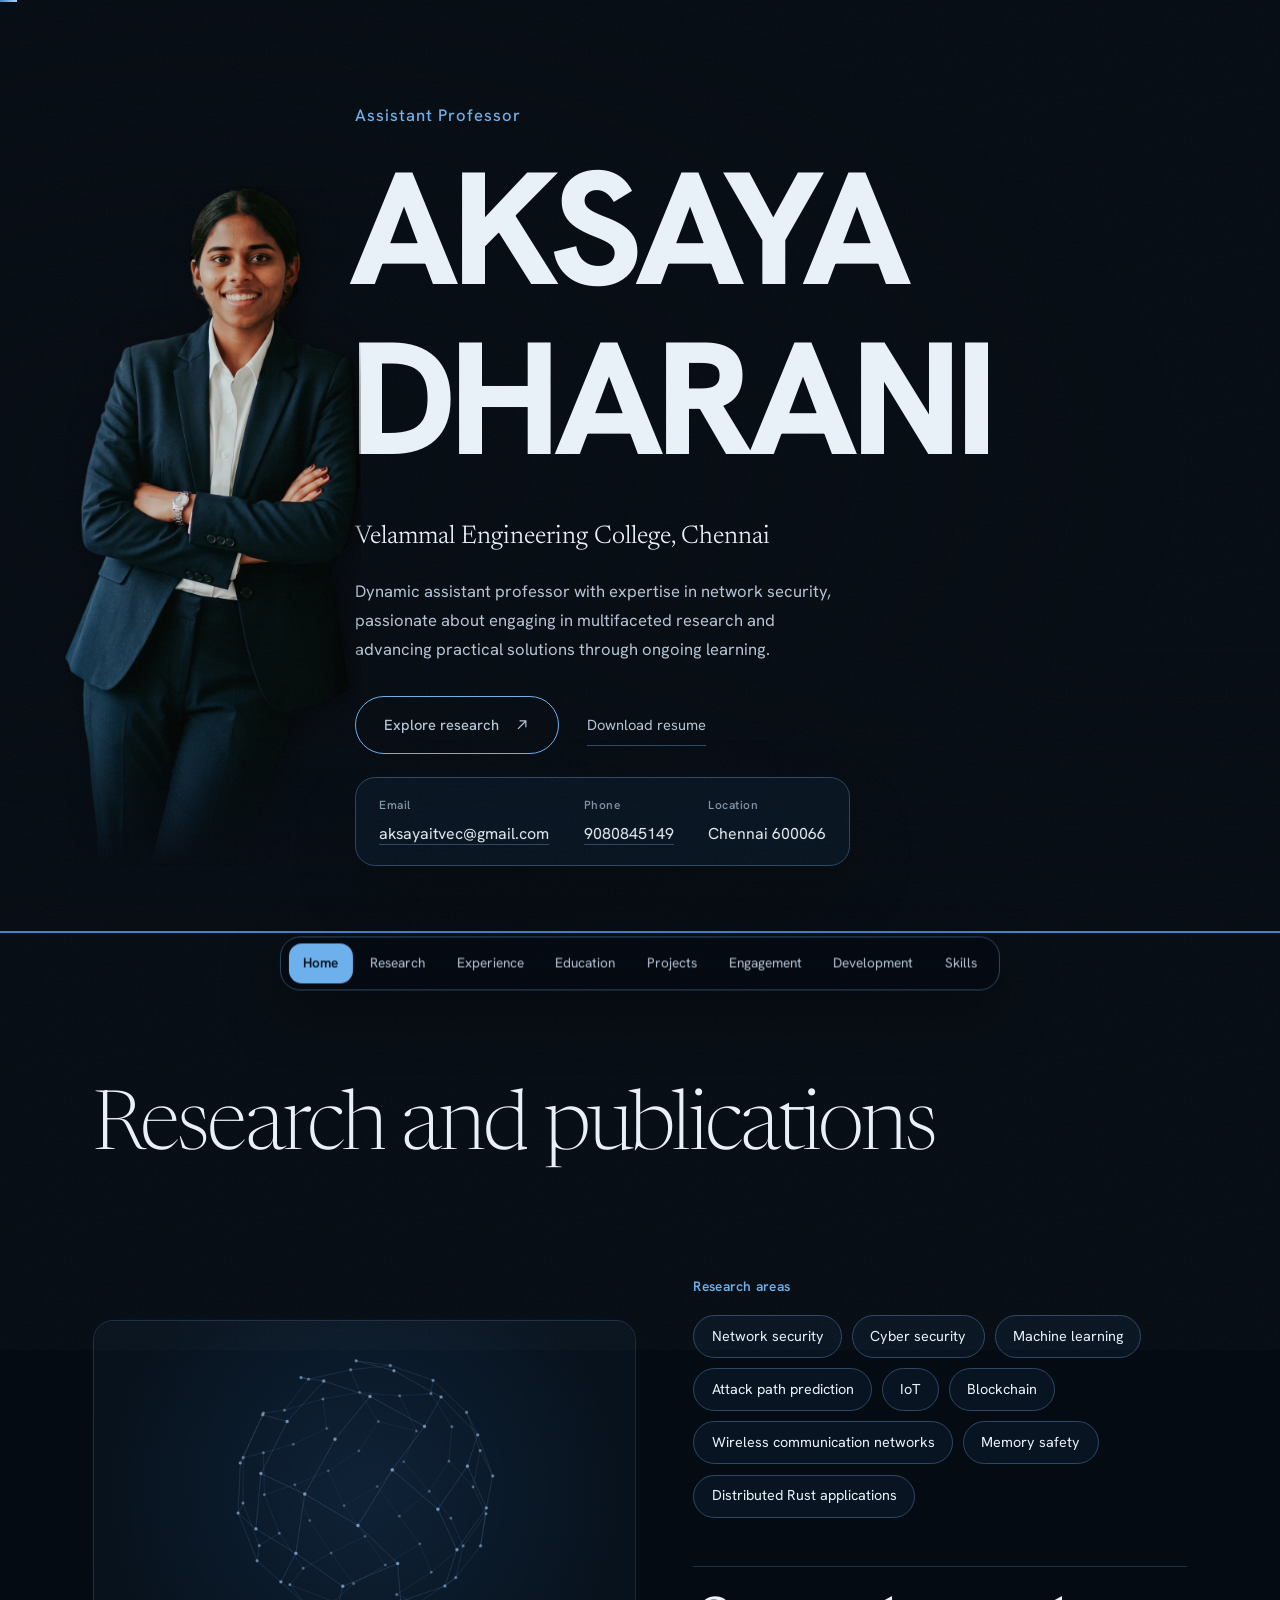
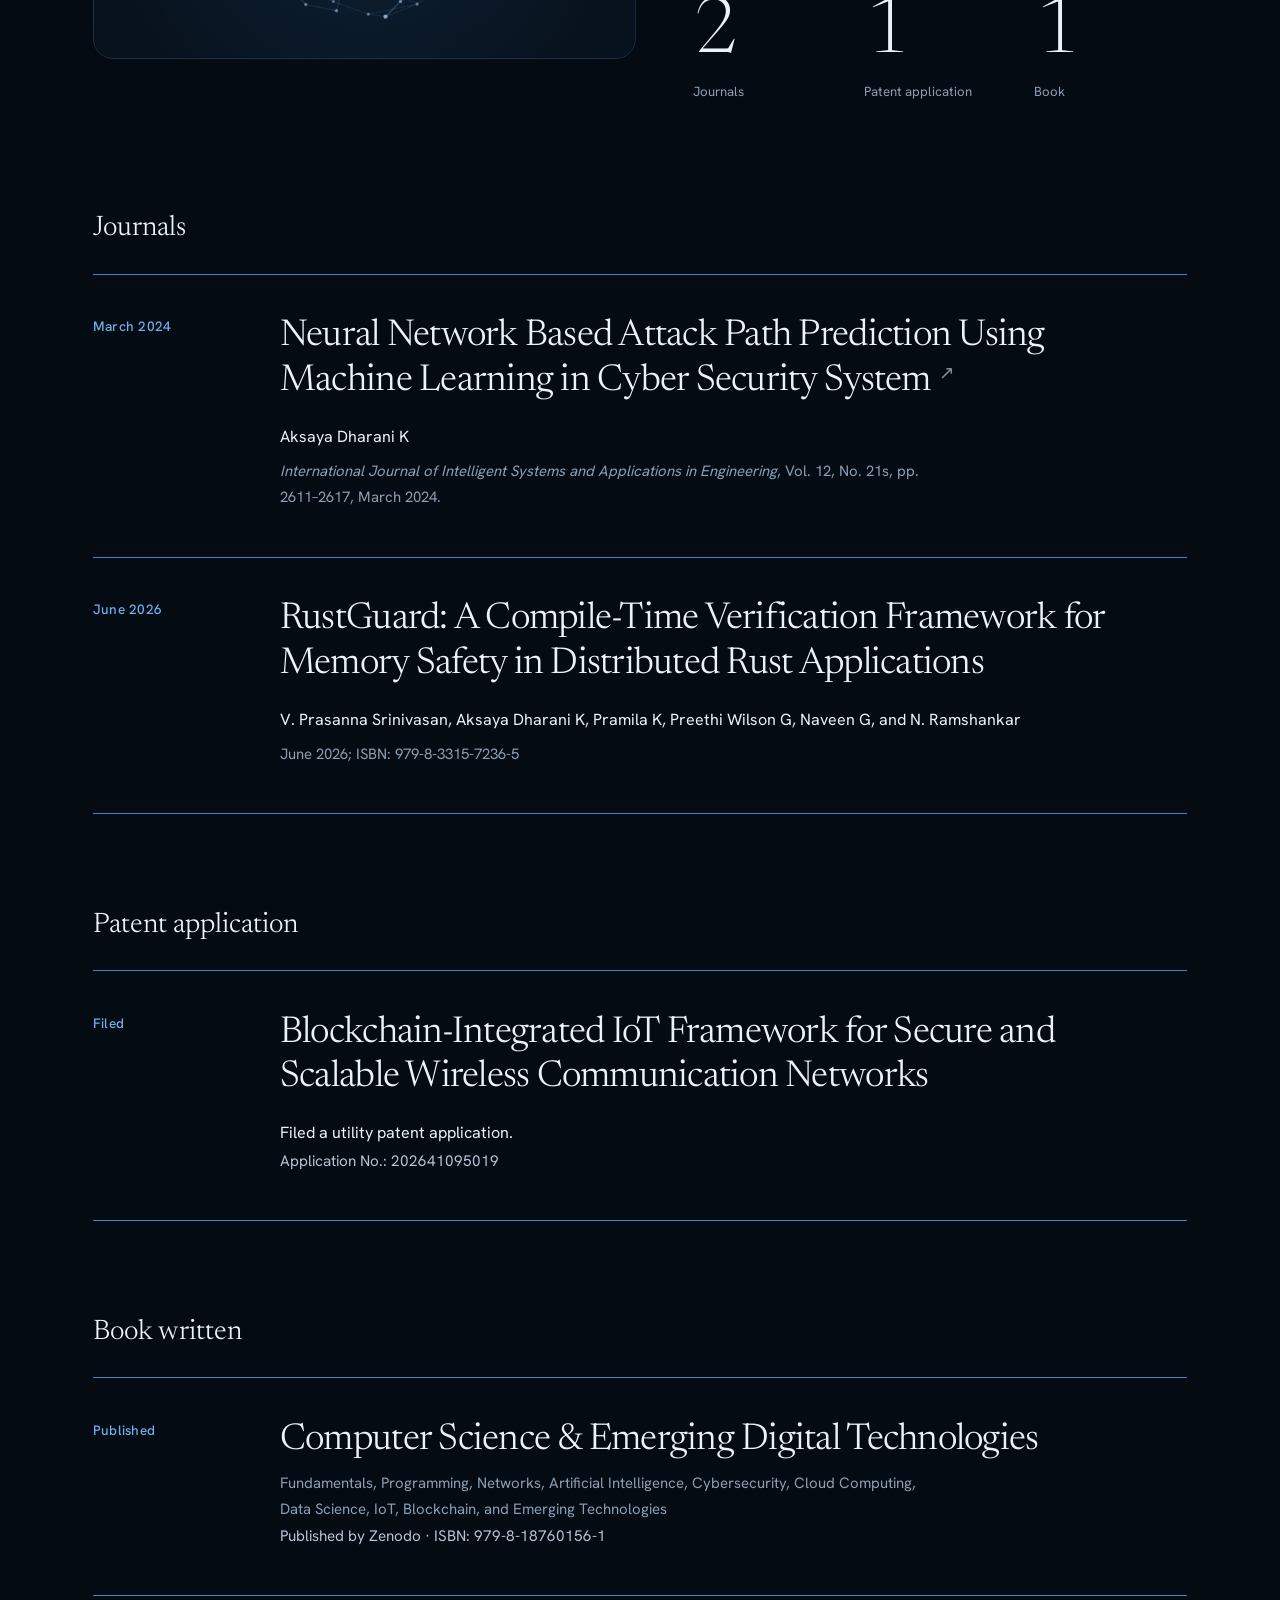
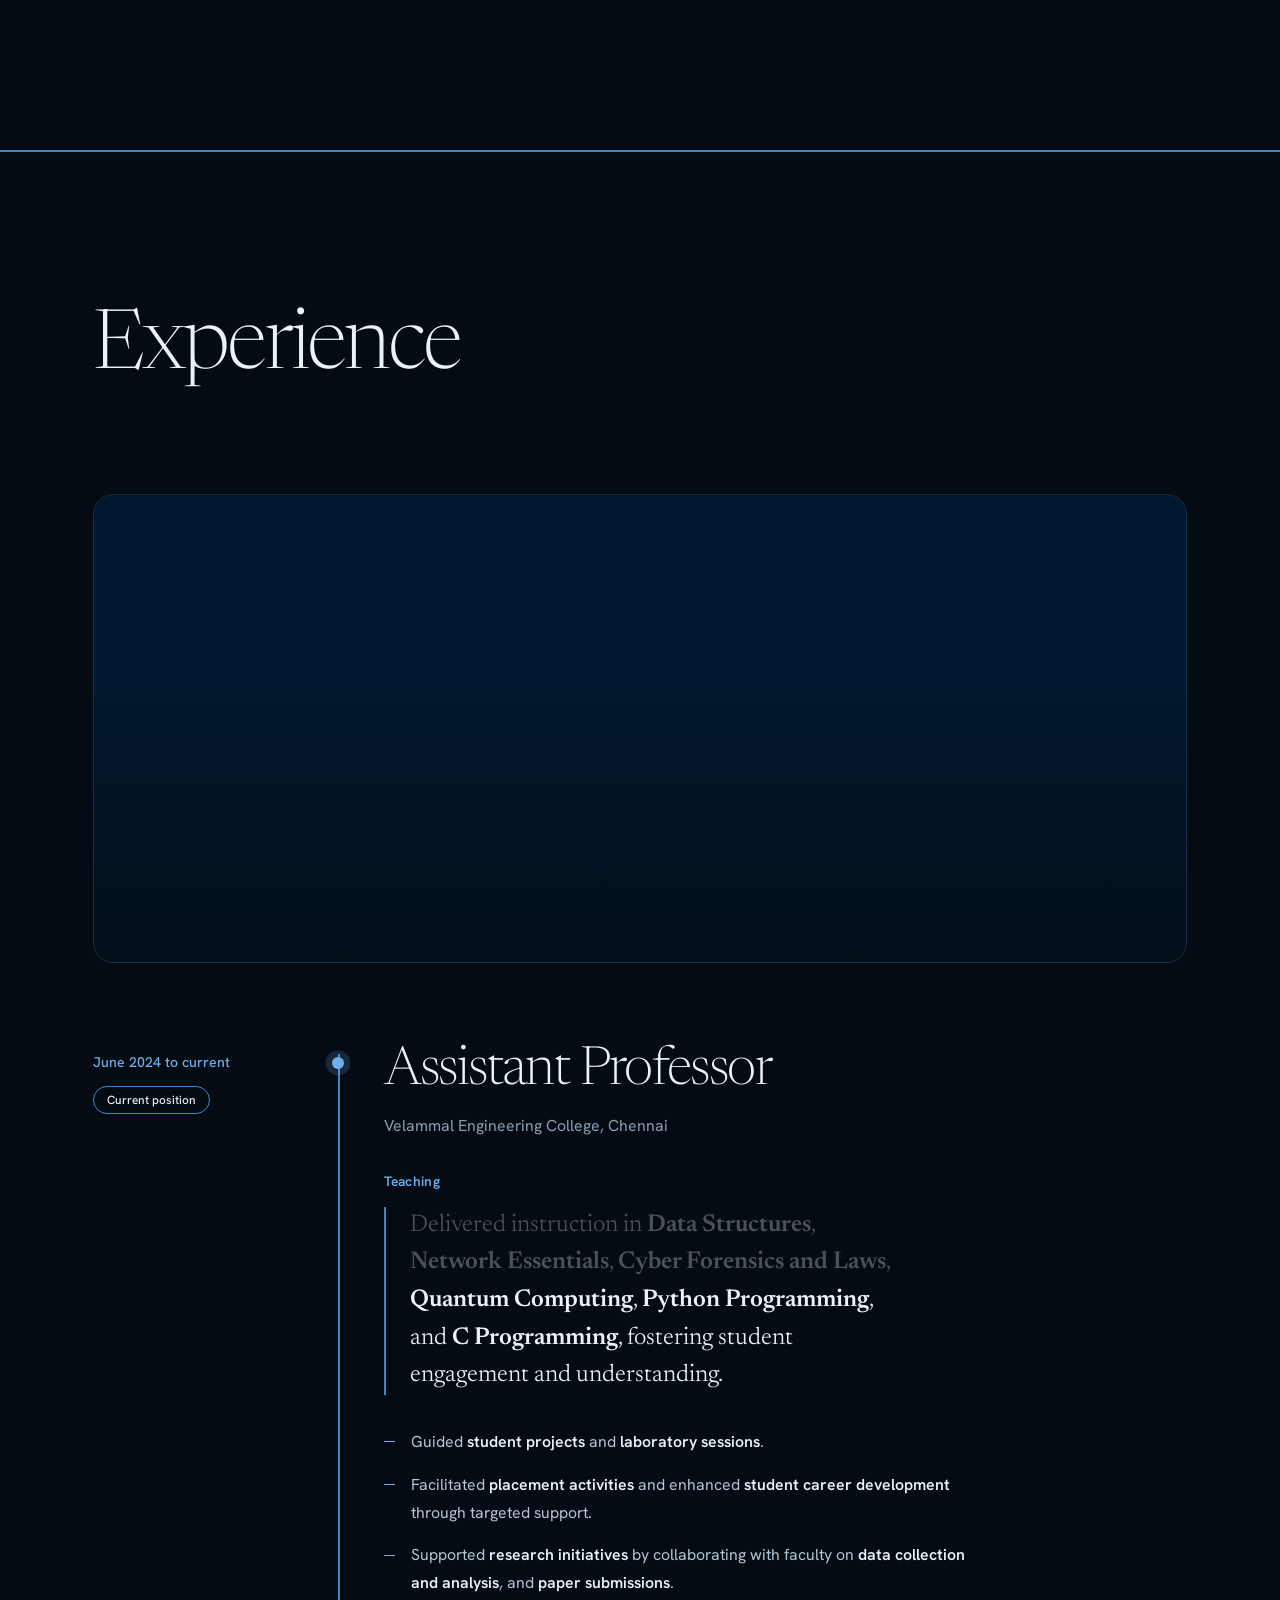
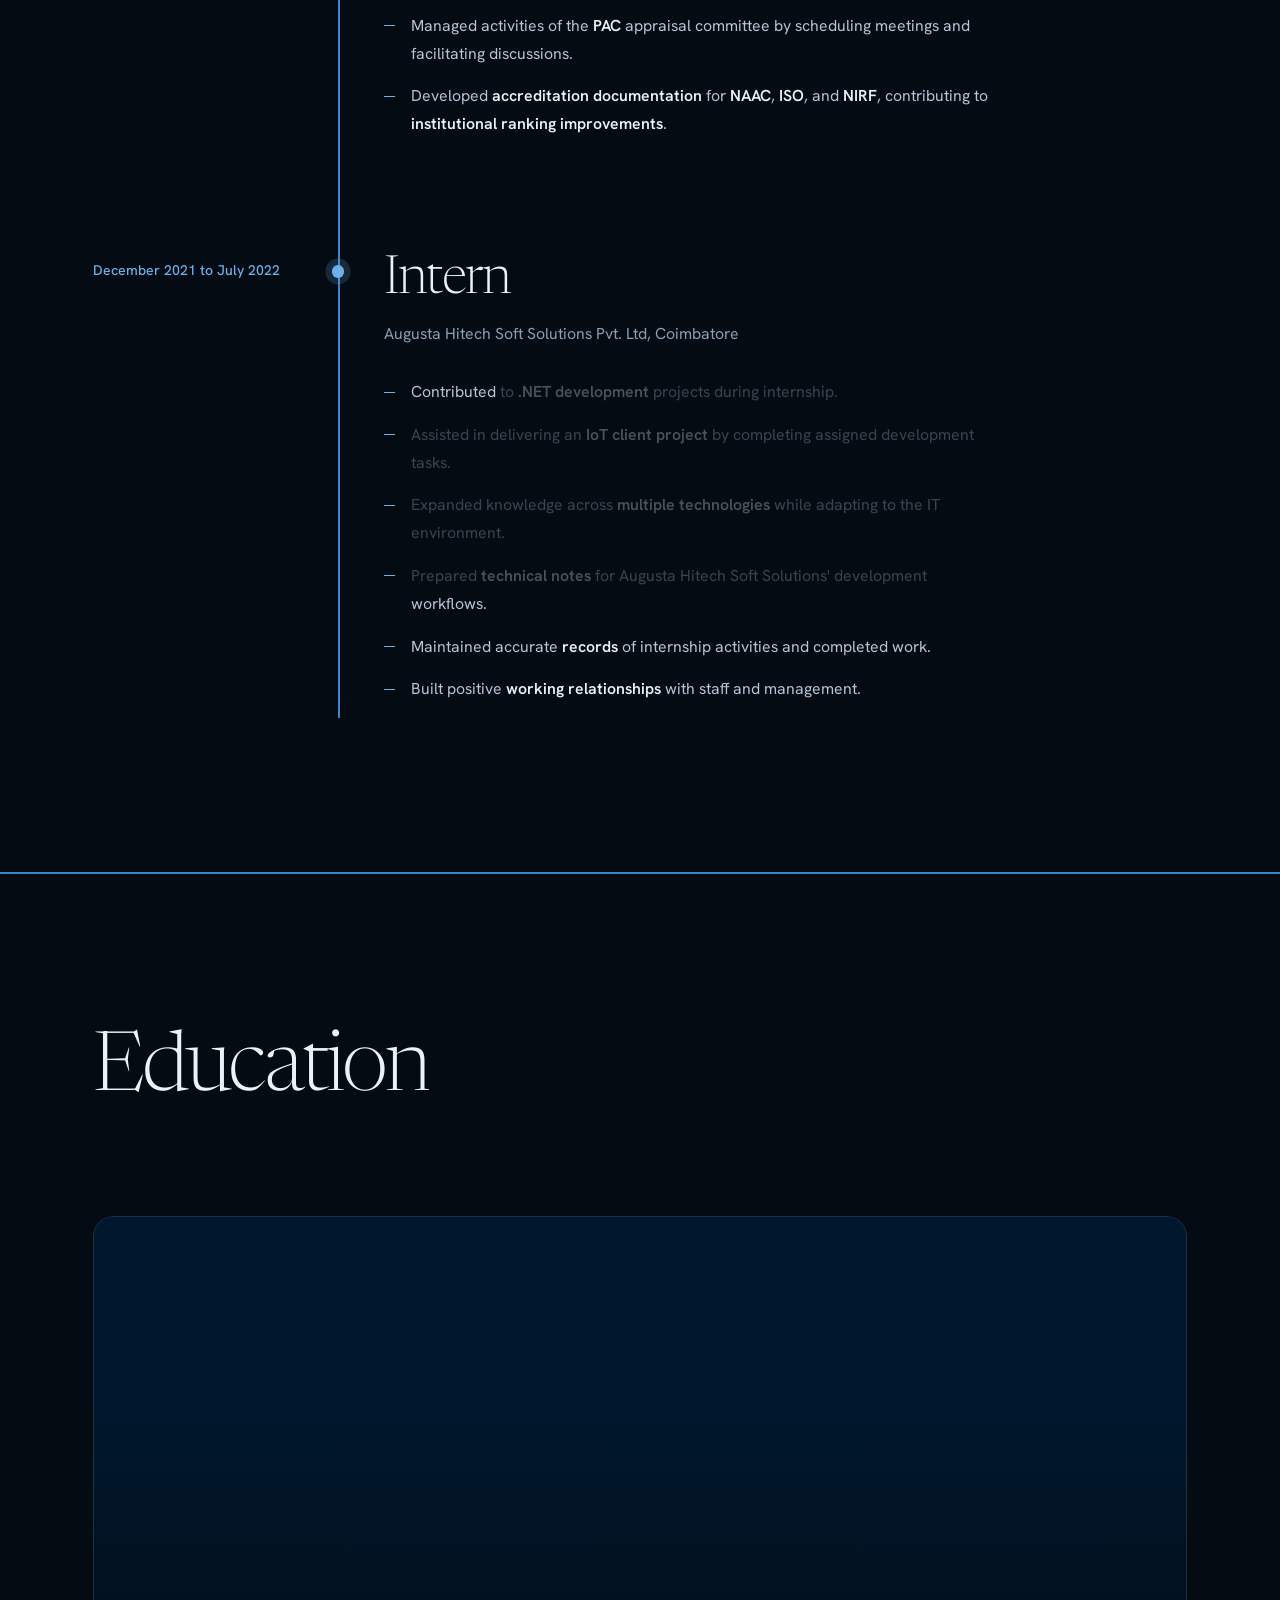
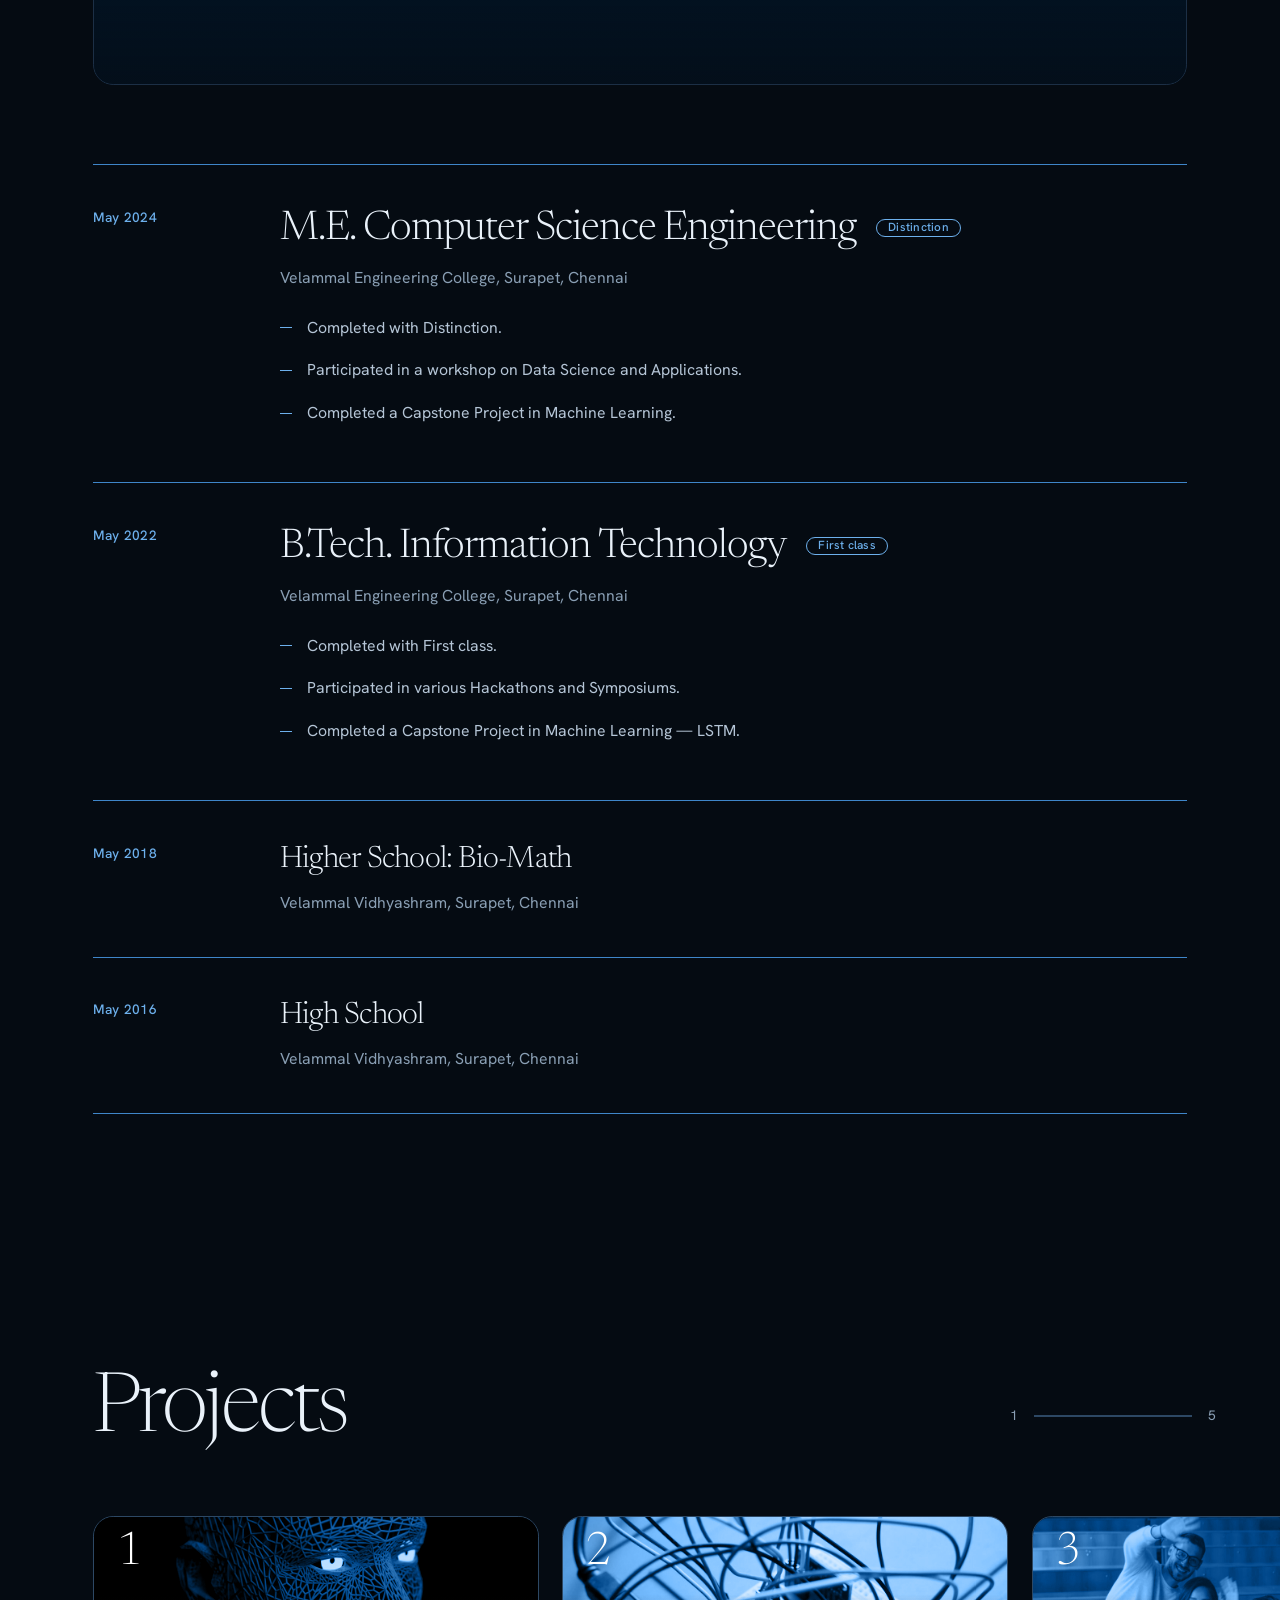
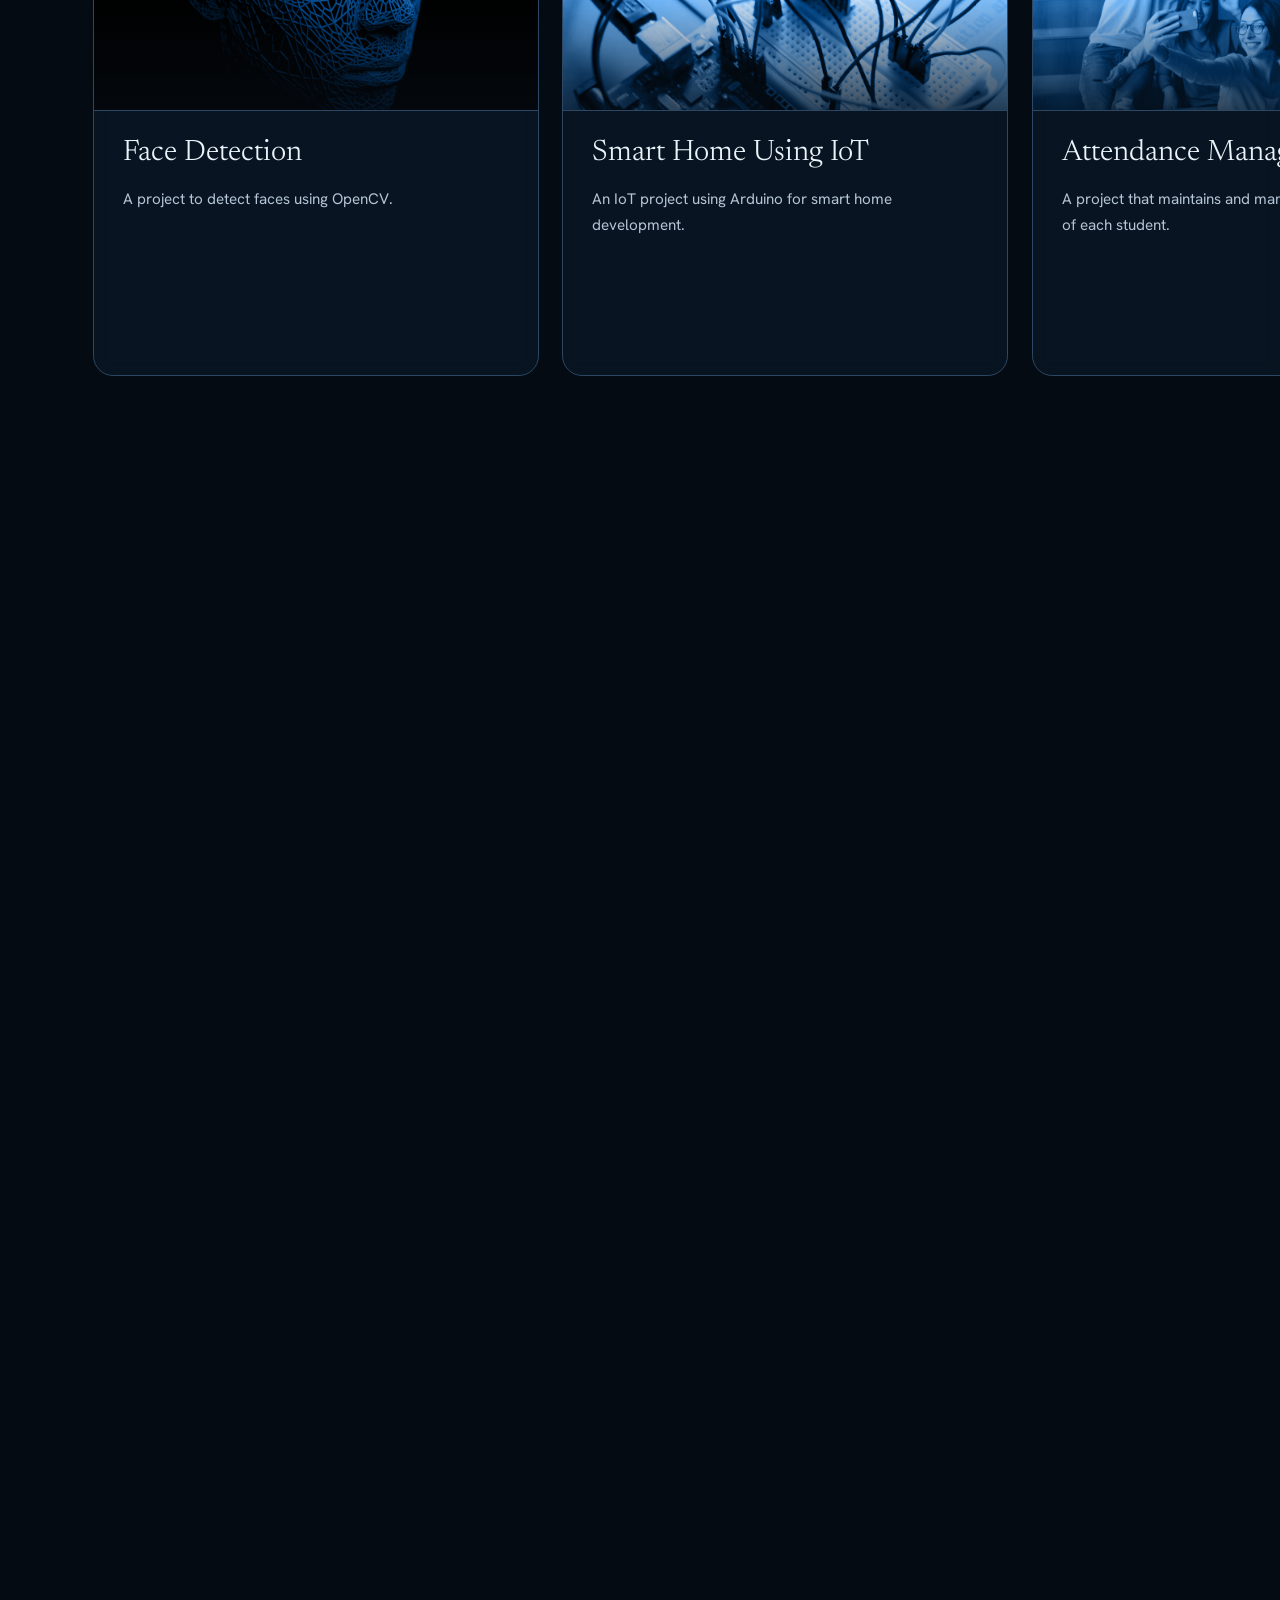
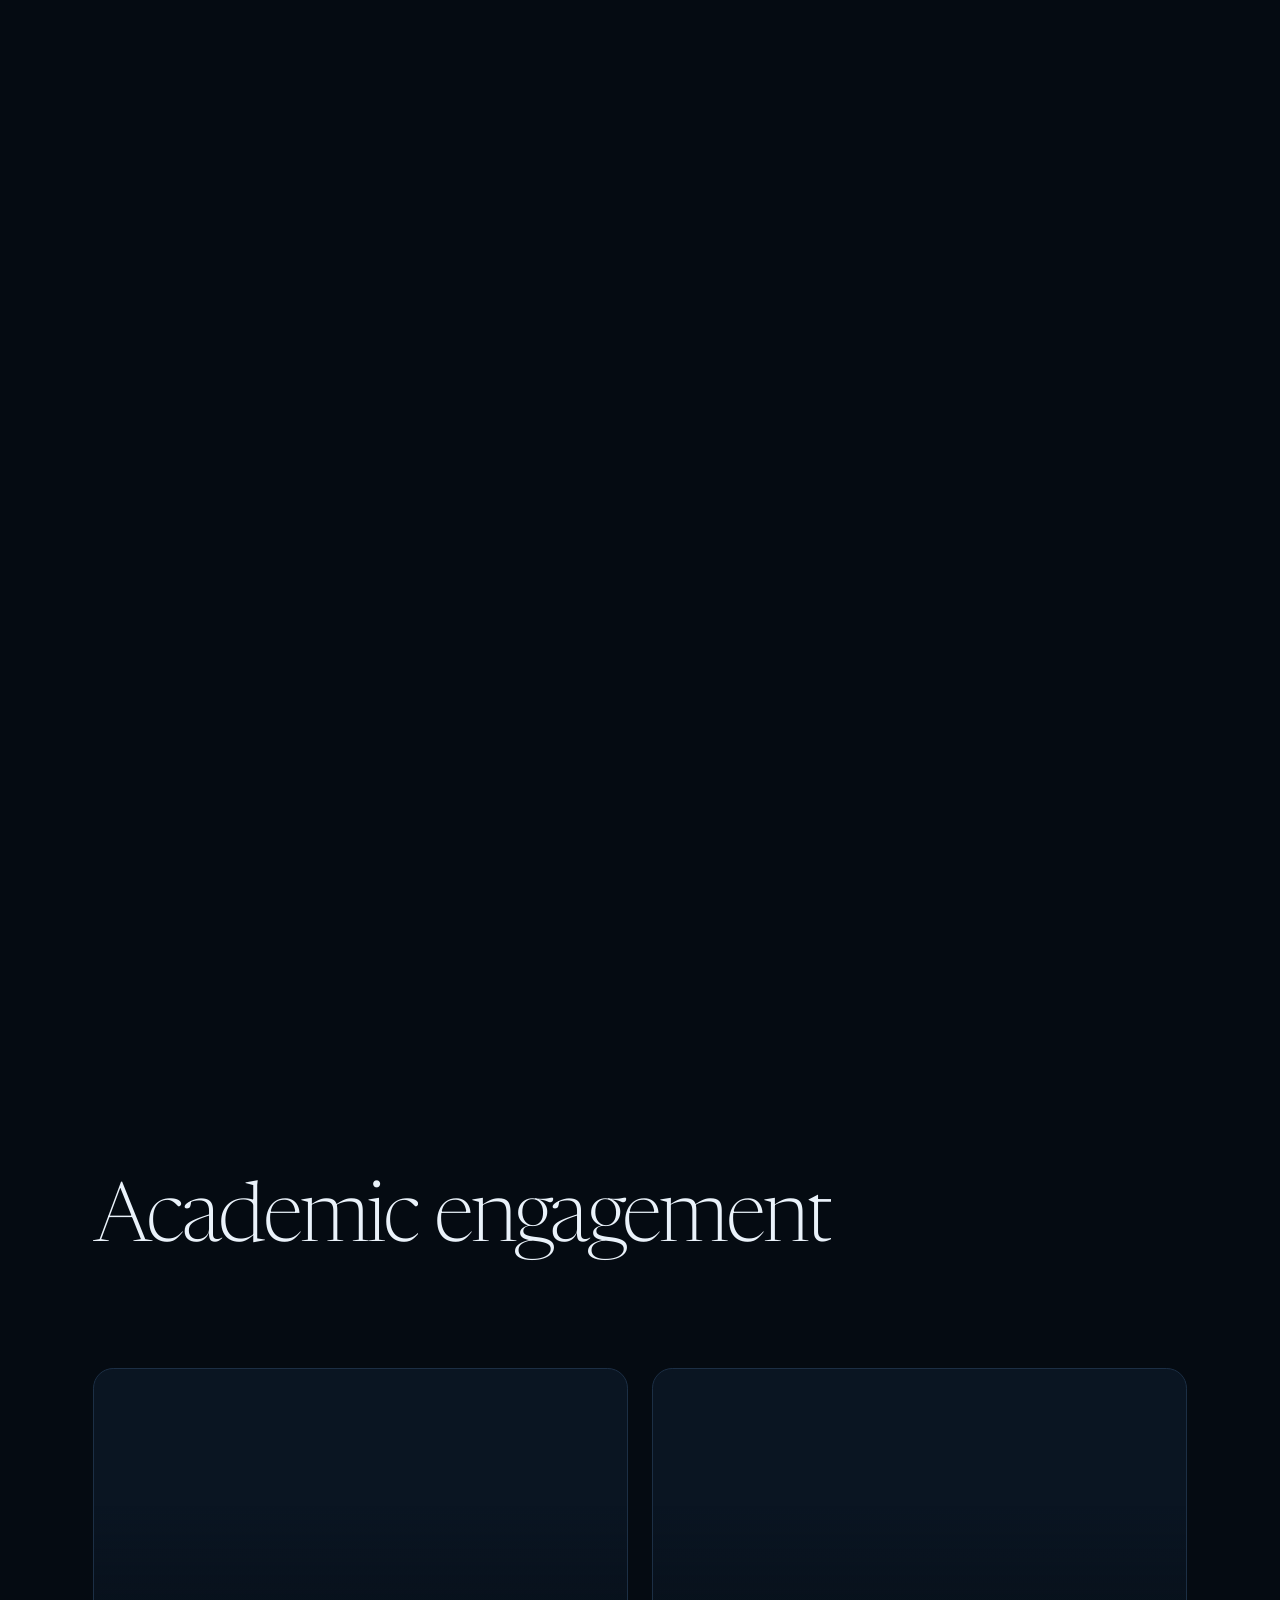
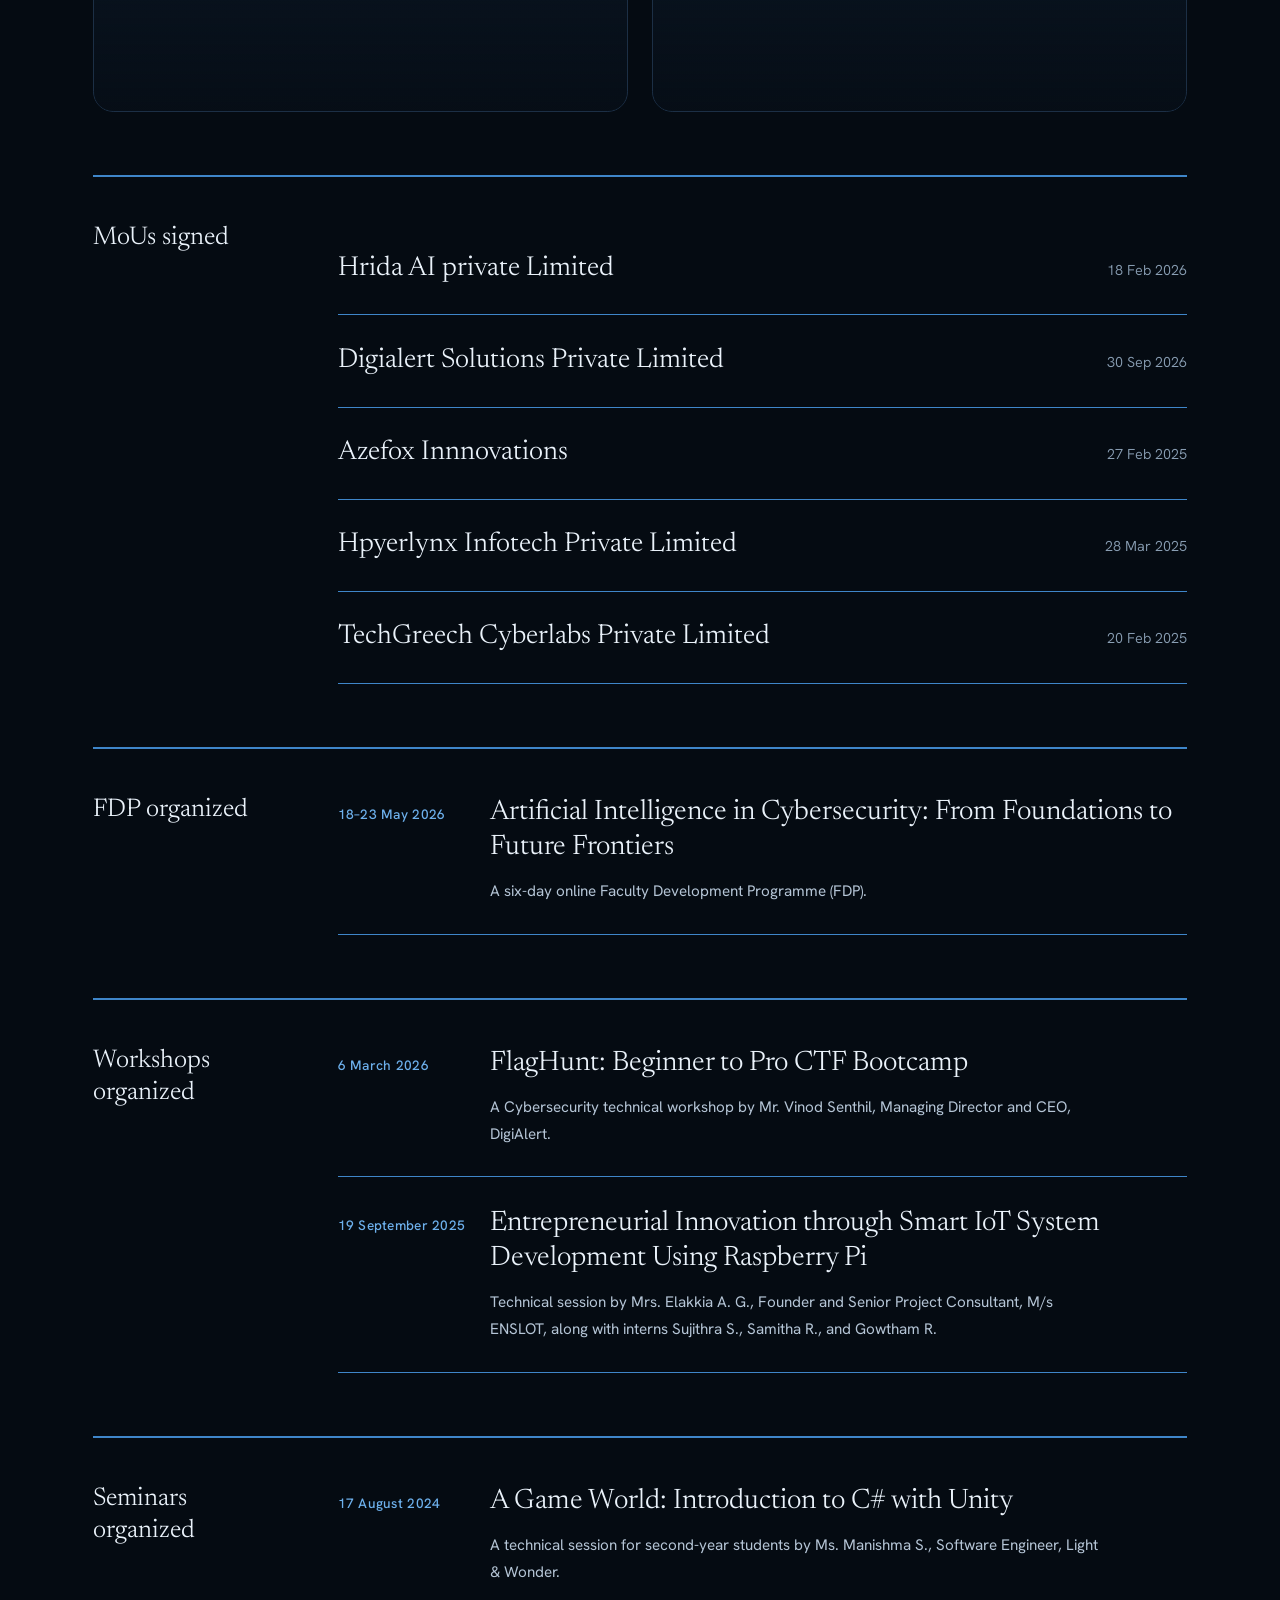
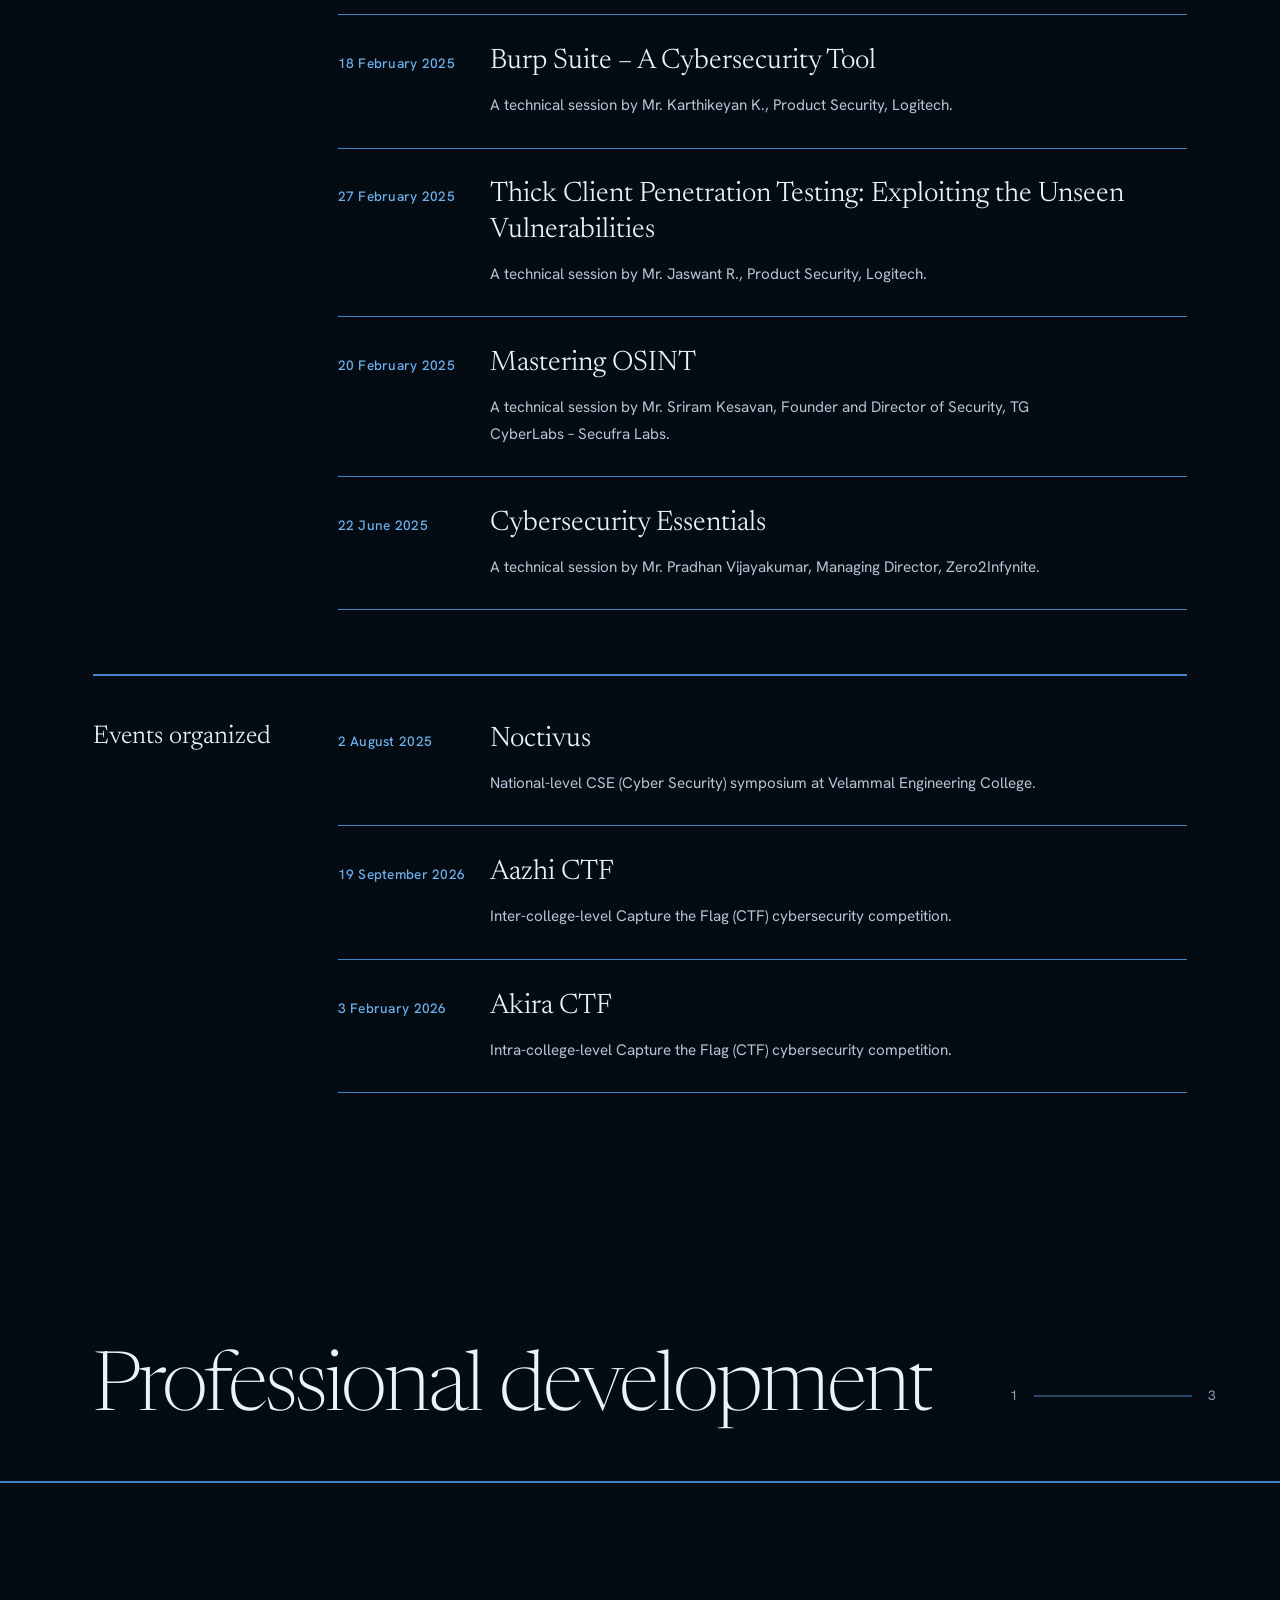
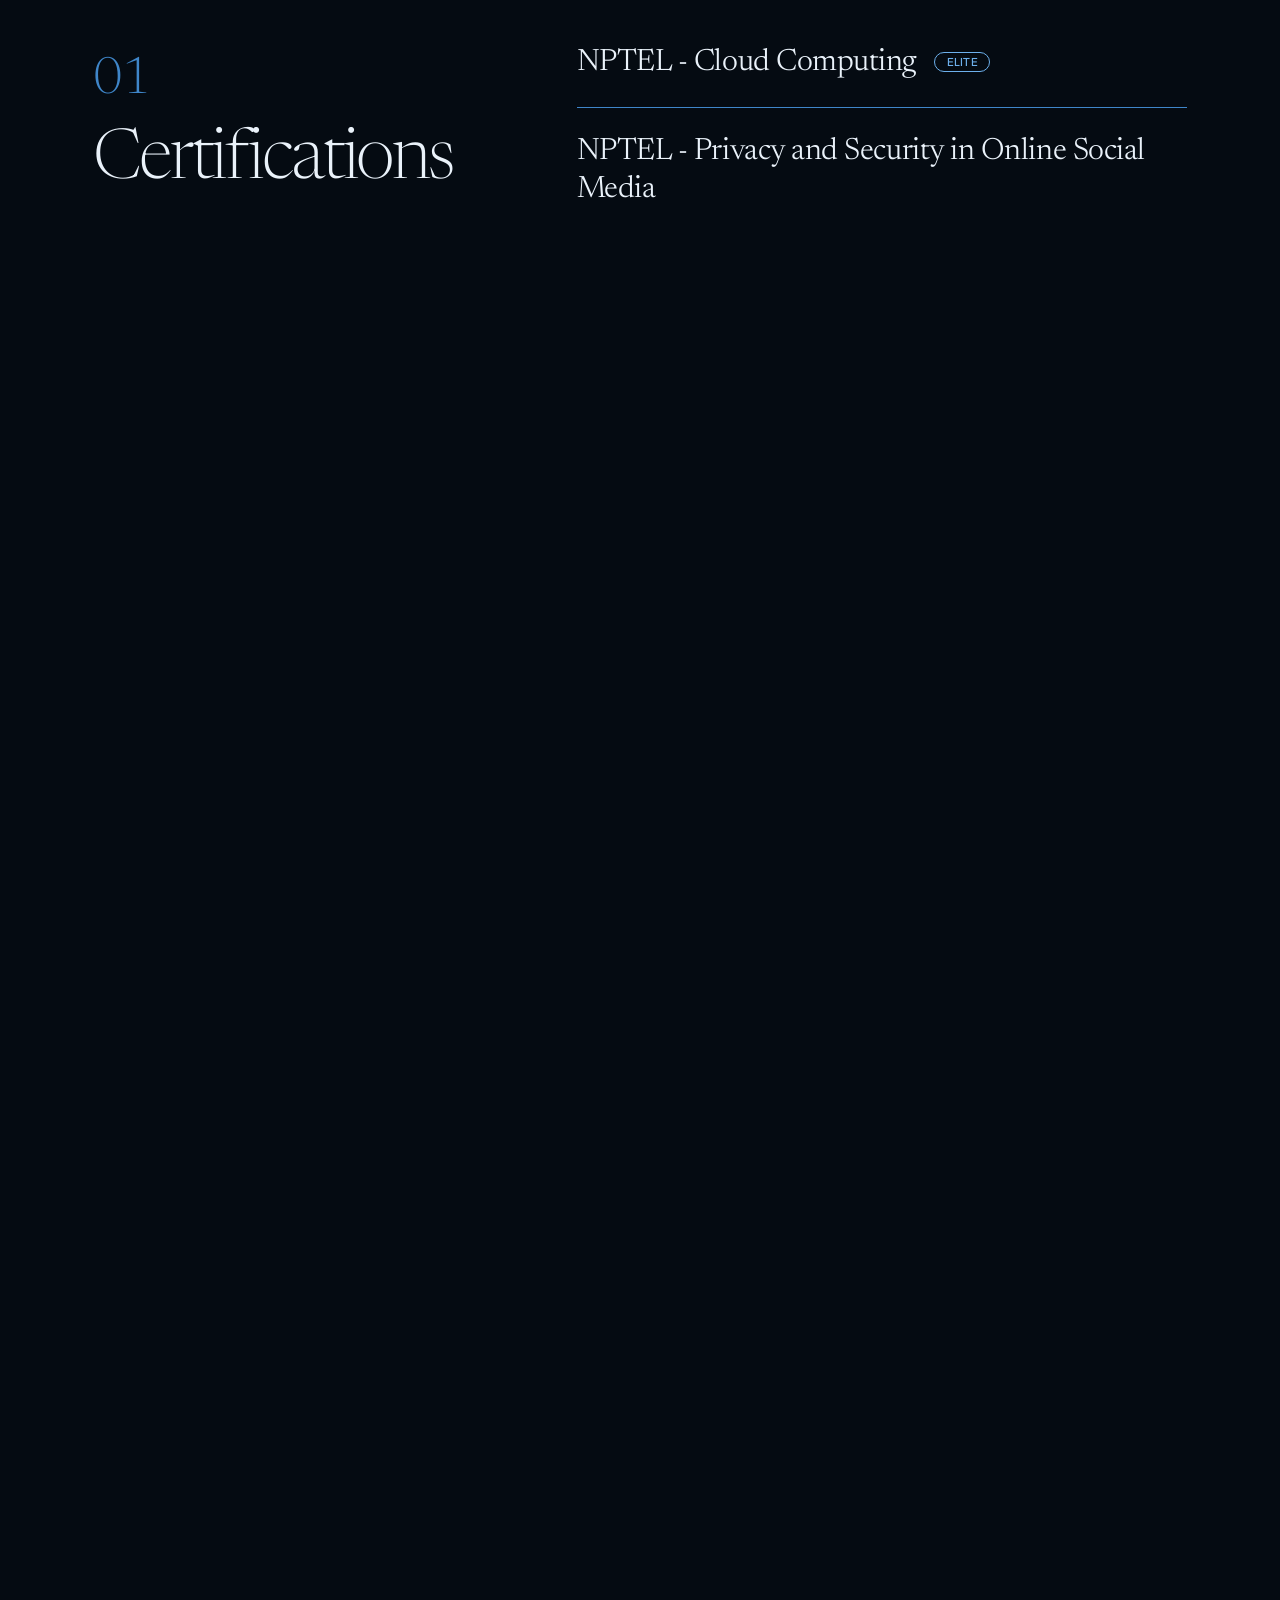
==== commit 6aa7a21e: "Rework experience, research, engagement and development sections - Remove marquee strips, search pal" ====
--- a/index.html
+++ b/index.html
@@ -31,17 +31,16 @@
         <button type="button" role="radio" aria-checked="false" data-tone="slate" aria-label="Slate tone"><i></i></button>
         <button type="button" role="radio" aria-checked="false" data-tone="glacier" aria-label="Glacier tone"><i></i></button>
       </div>
-      <button class="search-btn" type="button" aria-haspopup="dialog">Search <kbd>Ctrl K</kbd></button>
       <a class="header-cta" href="assets/Aksaya_Dharani_Resume.pdf" download>Download resume</a>
       <button class="menu-toggle" type="button" aria-expanded="false" aria-controls="navigation">Menu</button>
     </div>
     <nav id="navigation" class="mobile-nav" aria-label="Main navigation">
-      <a href="#research">Research</a><a href="#teaching">Teaching</a><a href="#education">Education</a><a href="#projects">Projects</a><a href="#activities">Engagement</a><a href="#development">Development</a><a href="#skills">Skills</a>
+      <a href="#research">Research</a><a href="#experience">Experience</a><a href="#education">Education</a><a href="#projects">Projects</a><a href="#activities">Engagement</a><a href="#development">Development</a><a href="#skills">Skills</a>
     </nav>
   </div>
 </header>
 <nav class="dock" aria-label="Sections">
-  <a href="#home">Home</a><a href="#research">Research</a><a href="#teaching">Teaching</a><a href="#education">Education</a><a href="#projects">Projects</a><a href="#activities">Engagement</a><a href="#development">Development</a><a href="#skills">Skills</a>
+  <a href="#home">Home</a><a href="#research">Research</a><a href="#experience">Experience</a><a href="#education">Education</a><a href="#projects">Projects</a><a href="#activities">Engagement</a><a href="#development">Development</a><a href="#skills">Skills</a>
 </nav>
 
 <main id="main">
@@ -69,10 +68,8 @@
       </div>
       </div>
     </div>
-    <a class="scroll-cue" href="#research"><span>Scroll</span><i aria-hidden="true"></i></a>
   </section>
 
-  <div class="marquee" data-velocity="1" aria-hidden="true"><div class="marquee-track"><span>Data Structures</span><b></b><span>Network Essentials</span><b></b><span>Cyber Forensics and Laws</span><b></b><span>Quantum Computing</span><b></b><span>Python Programming</span><b></b><span>C Programming</span><b></b></div></div>
 
   <section class="section" id="research" aria-labelledby="research-title"><div class="container">
     <div class="section-heading"><h2 id="research-title">Research and publications</h2></div>
@@ -91,32 +88,24 @@
       <article class="publication"><p class="when">June 2026</p><div><h3>RustGuard: A Compile-Time Verification Framework for Memory Safety in Distributed Rust Applications</h3><p class="authors">V. Prasanna Srinivasan, Aksaya Dharani K, Pramila K, Preethi Wilson G, Naveen G, and N. Ramshankar</p><p class="citation">June 2026; ISBN: 979-8-3315-7236-5</p></div></article>
     </div>
 
-    <div class="research-extras">
-      <article class="research-note"><h3 class="mini-title">Patent application</h3><p class="note-title">Blockchain-Integrated IoT Framework for Secure and Scalable Wireless Communication Networks</p><p>Filed a utility patent application.</p><p class="identifier">Application No.: 202641095019</p></article>
-      <article class="research-note"><h3 class="mini-title">Book written</h3><p class="note-title">Computer Science &amp; Emerging Digital Technologies</p><p class="book-subtitle">Fundamentals, Programming, Networks, Artificial Intelligence, Cybersecurity, Cloud Computing, Data Science, IoT, Blockchain, and Emerging Technologies</p><p class="identifier">Published by Zenodo · ISBN: 979-8-18760156-1</p></article>
+    <div class="rows-head"><h3>Patent application</h3></div>
+    <div class="publication-list">
+      <article class="publication extra"><p class="when">Filed</p><div><h3>Blockchain-Integrated IoT Framework for Secure and Scalable Wireless Communication Networks</h3><p class="authors">Filed a utility patent application.</p><p class="identifier">Application No.: 202641095019</p></div></article>
+    </div>
+
+    <div class="rows-head"><h3>Book written</h3></div>
+    <div class="publication-list">
+      <article class="publication extra"><p class="when">Published</p><div><h3>Computer Science &amp; Emerging Digital Technologies</h3><p class="citation">Fundamentals, Programming, Networks, Artificial Intelligence, Cybersecurity, Cloud Computing, Data Science, IoT, Blockchain, and Emerging Technologies</p><p class="identifier">Published by Zenodo · ISBN: 979-8-18760156-1</p></div></article>
     </div>
   </div></section>
 
-  <section class="section" id="teaching" aria-labelledby="teaching-title"><div class="container">
-    <div class="section-heading"><h2 id="teaching-title">Teaching and experience</h2></div>
+  <section class="section" id="experience" aria-labelledby="experience-title"><div class="container">
+    <div class="section-heading"><h2 id="experience-title">Experience</h2></div>
     <figure class="media media-wide" data-media><img src="assets/img/teaching-lecture.jpg" alt="Professor standing before students seated at lecture desks" loading="lazy" decoding="async"></figure>
 
-    <div class="courses"><h3 class="mini-title">Courses taught</h3>
-      <ul class="course-grid">
-        <li class="course tilt"><span class="course-name">Data Structures</span></li>
-        <li class="course tilt"><span class="course-name">Network Essentials</span></li>
-        <li class="course tilt"><span class="course-name">Cyber Forensics and Laws</span></li>
-        <li class="course tilt"><span class="course-name">Quantum Computing</span></li>
-        <li class="course tilt"><span class="course-name">Python Programming</span></li>
-        <li class="course tilt"><span class="course-name">C Programming</span></li>
-      </ul>
-      <h3 class="mini-title">Accreditation documentation</h3>
-      <ul class="chips"><li>NAAC</li><li>ISO</li><li>NIRF</li></ul>
-    </div>
-
     <div class="timeline"><i class="timeline-line" aria-hidden="true"></i>
-      <article class="timeline-entry"><div class="timeline-date"><span>June 2024 to current</span><span class="status">Current position</span></div><div class="timeline-content"><h3>Assistant Professor</h3><p class="institution">Velammal Engineering College, Chennai</p><p class="teaching-statement" data-scrollreveal>Delivered instruction in <strong>Data Structures</strong>, <strong>Network Essentials</strong>, <strong>Cyber Forensics and Laws</strong>, <strong>Quantum Computing</strong>, <strong>Python Programming</strong>, and <strong>C Programming</strong>, fostering student engagement and understanding.</p><ul class="detail-list"><li>Guided student projects and laboratory sessions.</li><li>Facilitated placement activities and enhanced student career development through targeted support.</li><li>Supported research initiatives by collaborating with faculty on data collection and analysis, and paper submissions.</li><li>Managed activities of the PAC appraisal committee by scheduling meetings and facilitating discussions.</li><li>Developed accreditation documentation for NAAC, ISO, and NIRF, contributing to institutional ranking improvements.</li></ul></div></article>
-      <article class="timeline-entry"><div class="timeline-date"><span>December 2021 to July 2022</span></div><div class="timeline-content"><h3>Intern</h3><p class="institution">Augusta Hitech Soft Solutions Pvt. Ltd, Coimbatore</p><ul class="detail-list"><li>Contributed to .NET development projects during internship.</li><li>Assisted in delivering an IoT client project by completing assigned development tasks.</li><li>Expanded knowledge across multiple technologies while adapting to the IT environment.</li><li>Prepared technical notes for Augusta Hitech Soft Solutions' development workflows.</li><li>Maintained accurate records of internship activities and completed work.</li><li>Built positive working relationships with staff and management.</li></ul></div></article>
+      <article class="timeline-entry"><div class="timeline-date"><span>June 2024 to current</span><span class="status">Current position</span></div><div class="timeline-content"><h3>Assistant Professor</h3><p class="institution">Velammal Engineering College, Chennai</p><p class="mini-title teaching-label">Teaching</p><p class="teaching-statement" data-scrollreveal>Delivered instruction in <strong>Data Structures</strong>, <strong>Network Essentials</strong>, <strong>Cyber Forensics and Laws</strong>, <strong>Quantum Computing</strong>, <strong>Python Programming</strong>, and <strong>C Programming</strong>, fostering student engagement and understanding.</p><ul class="detail-list"><li data-scrollreveal>Guided <strong>student projects</strong> and <strong>laboratory sessions</strong>.</li><li data-scrollreveal>Facilitated <strong>placement activities</strong> and enhanced <strong>student career development</strong> through targeted support.</li><li data-scrollreveal>Supported <strong>research initiatives</strong> by collaborating with faculty on <strong>data collection and analysis</strong>, and <strong>paper submissions</strong>.</li><li data-scrollreveal>Managed activities of the <strong>PAC</strong> appraisal committee by scheduling meetings and facilitating discussions.</li><li data-scrollreveal>Developed <strong>accreditation documentation</strong> for <strong>NAAC</strong>, <strong>ISO</strong>, and <strong>NIRF</strong>, contributing to <strong>institutional ranking improvements</strong>.</li></ul></div></article>
+      <article class="timeline-entry"><div class="timeline-date"><span>December 2021 to July 2022</span></div><div class="timeline-content"><h3>Intern</h3><p class="institution">Augusta Hitech Soft Solutions Pvt. Ltd, Coimbatore</p><ul class="detail-list"><li data-scrollreveal>Contributed to <strong>.NET development</strong> projects during internship.</li><li data-scrollreveal>Assisted in delivering an <strong>IoT client project</strong> by completing assigned development tasks.</li><li data-scrollreveal>Expanded knowledge across <strong>multiple technologies</strong> while adapting to the IT environment.</li><li data-scrollreveal>Prepared <strong>technical notes</strong> for Augusta Hitech Soft Solutions' development workflows.</li><li data-scrollreveal>Maintained accurate <strong>records</strong> of internship activities and completed work.</li><li data-scrollreveal>Built positive <strong>working relationships</strong> with staff and management.</li></ul></div></article>
     </div>
   </div></section>
 
@@ -148,9 +137,6 @@
       <figure class="media media-tall media-photo" data-media><img src="assets/img/engagement-group-1.jpg" alt="Faculty and student volunteers posing together in a computer lab" width="1280" height="960" loading="lazy" decoding="async"></figure>
       <figure class="media media-tall media-photo" data-media><img src="assets/img/engagement-group-2.jpg" alt="Faculty, volunteers and students standing and kneeling in rows between computer desks" width="1600" height="1200" loading="lazy" decoding="async"></figure>
     </div>
-  </div>
-    <div class="marquee marquee-outline" data-velocity="-1" aria-hidden="true"><div class="marquee-track"><span>Hrida AI private Limited</span><b></b><span>Digialert Solutions Private Limited</span><b></b><span>Azefox Innnovations</span><b></b><span>Hpyerlynx Infotech Private Limited</span><b></b><span>TechGreech Cyberlabs Private Limited</span><b></b></div></div>
-  <div class="container">
 
     <div class="activity-group"><div class="section-aside"><h3>MoUs signed</h3></div><ul class="mou-list"><li><span>Hrida AI private Limited</span><time datetime="2026-02-18">18 Feb 2026</time></li><li><span>Digialert Solutions Private Limited</span><time datetime="2026-09-30">30 Sep 2026</time></li><li><span>Azefox Innnovations</span><time datetime="2025-02-27">27 Feb 2025</time></li><li><span>Hpyerlynx Infotech Private Limited</span><time datetime="2025-03-28">28 Mar 2025</time></li><li><span>TechGreech Cyberlabs Private Limited</span><time datetime="2025-02-20">20 Feb 2025</time></li></ul></div>
     <div class="activity-group"><div class="section-aside"><h3>FDP organized</h3></div><div class="events"><article class="event"><p class="when">18–23 May 2026</p><h4>Artificial Intelligence in Cybersecurity: From Foundations to Future Frontiers</h4><p>A six-day online Faculty Development Programme (FDP).</p></article></div></div>
@@ -167,8 +153,13 @@
 
   <section class="section" id="development" aria-labelledby="development-title"><div class="container">
     <div class="section-heading"><h2 id="development-title">Professional development</h2></div>
-    <div class="development-grid"><div><h3 class="subheading">Certifications</h3><ul class="credential-list"><li>NPTEL - Cloud Computing <span class="distinction">ELITE</span></li><li>NPTEL - Privacy and Security in Online Social Media</li></ul><h3 class="subheading training-heading">Industrial training</h3><p>An Industrial Training Programme on “Understanding and Working with the AWS Platform”, conducted by J7 Technology Solutions Pvt. Ltd., Tenkasi.</p></div><div><h3 class="subheading">FDPs attended</h3><ul class="credential-list"><li>Completed “Data Science Using Python workshop” conducted by the Department of Computer Science and Engineering at NITTTR, Chandigarh, from 25–29 November 2024.</li><li>Completed “Cloud Computing” through the NPTEL–AICTE Faculty Development Programme (FDP).</li><li>Participated in “Quantum Intelligence: AI–Quantum Convergence in Cyber Defense and Space Technologies” at Panimalar Engineering College, from 1–6 December 2025.</li></ul></div></div>
-  </div></section>
+  </div>
+  <div class="dev-wrap" tabindex="0" role="region" aria-label="Professional development slideshow"><div class="dev-track">
+      <article class="dev-slide"><div class="dev-head"><span class="dev-num">01</span><h3>Certifications</h3></div><ul class="dev-items"><li class="dev-item"><h4>NPTEL - Cloud Computing <span class="distinction">ELITE</span></h4></li><li class="dev-item"><h4>NPTEL - Privacy and Security in Online Social Media</h4></li></ul></article>
+      <article class="dev-slide"><div class="dev-head"><span class="dev-num">02</span><h3>Industrial training</h3></div><ul class="dev-items"><li class="dev-item"><h4>Understanding and Working with the AWS Platform</h4><p>An Industrial Training Programme conducted by J7 Technology Solutions Pvt. Ltd., Tenkasi.</p></li></ul></article>
+      <article class="dev-slide"><div class="dev-head"><span class="dev-num">03</span><h3>FDPs attended</h3></div><ul class="dev-items"><li class="dev-item"><h4>Data Science Using Python workshop</h4><p>Completed. Conducted by the Department of Computer Science and Engineering at NITTTR, Chandigarh, from 25–29 November 2024.</p></li><li class="dev-item"><h4>Cloud Computing</h4><p>Completed through the NPTEL–AICTE Faculty Development Programme (FDP).</p></li><li class="dev-item"><h4>Quantum Intelligence: AI–Quantum Convergence in Cyber Defense and Space Technologies</h4><p>Participated at Panimalar Engineering College, from 1–6 December 2025.</p></li></ul></article>
+    </div></div>
+  </section>
 
   <section class="section" id="skills" aria-labelledby="skills-title"><div class="container">
     <div class="section-heading"><h2 id="skills-title">Skills and additional information</h2></div>
@@ -182,13 +173,5 @@
   <p class="credit">Photographs from Unsplash are placeholders. Animated loops are generated for this site.</p>
 </div></footer>
 
-<dialog id="palette" aria-label="Search this portfolio">
-  <div class="palette-box">
-    <label class="sr" for="palette-input">Search sections, publications, projects and events</label>
-    <input id="palette-input" type="search" placeholder="Search sections, publications, projects, events" autocomplete="off" role="combobox" aria-expanded="true" aria-controls="palette-list" aria-autocomplete="list">
-    <ul id="palette-list" role="listbox" aria-label="Results"></ul>
-    <p class="palette-foot"><span>Enter to jump</span><span>Esc to close</span></p>
-  </div>
-</dialog>
 </body>
 </html>
--- a/styles.css
+++ b/styles.css
@@ -79,10 +79,8 @@
 .tones button[data-tone="glacier"] i{background:linear-gradient(135deg,#245f9f 0 45%,#edf2f7 45%)}
 .tones button[aria-checked="true"]{transform:scale(1.15)}
 .tones button[aria-checked="true"] i{box-shadow:0 0 0 2px var(--accent)}
-.search-btn,.header-cta,.menu-toggle{font-size:.92rem;padding:.6rem 1.2rem;border:1px solid var(--line2);border-radius:999px;background:var(--panel);cursor:pointer;display:inline-flex;align-items:center;gap:.7rem;transition:background .4s var(--ease),color .4s,border-color .4s}
-.search-btn kbd{font-family:var(--sans);font-size:.72rem;color:var(--muted);border:1px solid var(--line2);border-radius:.4rem;padding:.05rem .4rem}
-.search-btn:hover,.header-cta:hover{background:var(--head);color:var(--bg);border-color:var(--head)}
-.search-btn:hover kbd{color:var(--bg);border-color:var(--bg)}
+.header-cta,.menu-toggle{font-size:.92rem;padding:.6rem 1.2rem;border:1px solid var(--line2);border-radius:999px;background:var(--panel);cursor:pointer;display:inline-flex;align-items:center;gap:.7rem;transition:background .4s var(--ease),color .4s,border-color .4s}
+.header-cta:hover{background:var(--head);color:var(--bg);border-color:var(--head)}
 .menu-toggle{display:none}
 .mobile-nav{display:none}
 
@@ -124,18 +122,6 @@
 .contact-card a,.contact-card p{font-size:1.1rem;color:var(--head);word-break:break-word}
 .contact-card a{border-bottom:1px solid var(--line2);transition:border-color .3s,color .3s}
 .contact-card a:hover{color:var(--accent);border-color:var(--accent)}
-.scroll-cue{position:absolute;left:var(--gutter);bottom:2.2rem;z-index:2;display:flex;align-items:center;gap:1.1rem;font-size:.88rem;color:var(--muted)}
-.scroll-cue i{display:block;width:4.4rem;height:1px;background:var(--line2);position:relative;overflow:hidden}
-.scroll-cue i::after{content:"";position:absolute;inset:0;background:var(--accent);animation:cue 2.6s var(--ease) infinite}
-@keyframes cue{0%{transform:translateX(-100%)}60%,100%{transform:translateX(100%)}}
-
-/* marquee */
-.marquee{position:relative;overflow:hidden;border-block:1px solid var(--line);padding:1.5rem 0;background:var(--bg2)}
-.marquee-track{display:flex;width:max-content;gap:2.6rem;align-items:center;white-space:nowrap;will-change:transform}
-.marquee-track span{font-family:var(--serif);font-weight:250;font-size:clamp(2.4rem,5vw,4.8rem);line-height:1.15;color:var(--head);letter-spacing:-.025em}
-.marquee-track b{width:.7rem;height:.7rem;background:var(--accent);transform:rotate(45deg);flex:none}
-.marquee-outline{margin:5rem 0}
-.marquee-outline .marquee-track span{color:transparent;-webkit-text-stroke:1px var(--accent2)}
 
 /* sections */
 .section{position:relative;padding-block:clamp(6.5rem,12vw,12rem)}
@@ -176,6 +162,7 @@
 .glance dd{font-family:var(--serif);font-weight:250;font-size:clamp(3.4rem,6vw,5.4rem);line-height:1;color:var(--head);letter-spacing:-.04em;font-variant-numeric:tabular-nums;margin-bottom:.5rem}
 
 /* research list */
+.publication-list+.rows-head{margin-top:6rem}
 .rows-head h3{font-size:clamp(1.5rem,2.2vw,2.1rem);padding-bottom:1.4rem}
 .publication{display:grid;grid-template-columns:11rem minmax(0,1fr);gap:2rem;padding:2.8rem 0 3.2rem;border-top:1px solid var(--line2);cursor:default;transition:padding-left .7s var(--ease)}
 .publication:last-child{border-bottom:1px solid var(--line2)}
@@ -188,18 +175,7 @@
 .publication h3 a:focus-visible{outline-offset:6px}
 .authors{font-size:1.12rem;margin-top:1.3rem;color:var(--head)}
 .citation{font-size:1.04rem;color:var(--muted);margin-top:.5rem;max-width:44em}
-.research-extras{display:grid;grid-template-columns:1fr 1fr;gap:4.5rem;margin-top:6rem}
-.research-note{padding-top:1.8rem;border-top:2px solid var(--accent)}
-.note-title{font-family:var(--serif);font-weight:350;font-size:clamp(1.55rem,2.4vw,2.2rem);line-height:1.25;color:var(--head);margin-bottom:1.1rem}
-.book-subtitle{color:var(--muted)}
-.identifier{margin-top:1.4rem;font-size:1rem;font-weight:600;color:var(--accent)}
-
-/* teaching */
-.courses{margin-bottom:7rem}
-.course-grid{list-style:none;margin:0 0 3.4rem;padding:0;display:grid;grid-template-columns:repeat(3,1fr);gap:1.1rem}
-.course{padding:2rem;border:1px solid var(--line2);border-radius:1.1rem;background:var(--panel);min-height:9.5rem;display:flex;align-items:flex-end;transition:border-color .5s,background .5s}
-.course:hover{border-color:var(--accent);background:color-mix(in srgb,var(--accent) 12%,var(--panel))}
-.course-name{font-family:var(--serif);font-weight:350;font-size:clamp(1.4rem,2vw,1.85rem);line-height:1.2;color:var(--head)}
+/* experience */
 .timeline{position:relative}
 .timeline-line{position:absolute;left:calc(14rem + 3rem);top:.8rem;bottom:0;width:2px;background:var(--line)}
 .timeline-line::after{content:"";position:absolute;inset:0;background:linear-gradient(var(--accent),var(--accent2));transform:scaleY(var(--p,0));transform-origin:top}
@@ -258,17 +234,35 @@
 .mou-list li:hover{padding-left:1.1rem;color:var(--accent)}
 .mou-list time{font-family:var(--sans);font-size:1rem;color:var(--muted);white-space:nowrap}
 .events{display:grid}
-.event{display:grid;grid-template-columns:9rem minmax(0,1fr);gap:1.6rem;padding:2rem 0;border-bottom:1px solid var(--line)}
+.event{display:grid;grid-template-columns:9rem minmax(0,1fr);column-gap:1.6rem;row-gap:.9rem;padding:2rem 0;border-bottom:1px solid var(--line)}
 .event:first-child{padding-top:0}
+.event .when{grid-column:1;grid-row:1;align-self:baseline;white-space:nowrap}
+.event h4{grid-column:2;grid-row:1;align-self:baseline}
+.event p:not(.when){grid-column:2;grid-row:2}
 .event h4{font-weight:350;font-size:clamp(1.4rem,2.2vw,1.95rem);line-height:1.25;color:var(--head)}
-.event p:not(.when){margin-top:.8rem;font-size:1.06rem;max-width:40em}
-
-/* development + skills */
-.development-grid{display:grid;grid-template-columns:1fr 1.25fr;gap:6rem}
-.training-heading{margin-top:3.6rem}
-.credential-list{list-style:none;padding:0;margin:0}
-.credential-list li{padding:0 0 1.6rem;margin-bottom:1.6rem;border-bottom:1px solid var(--line);font-size:1.1rem}
-.development-grid p{font-size:1.1rem}
+.event p:not(.when){margin-top:0;font-size:1.06rem;max-width:40em}
+
+/* development slideshow: one full page per topic */
+.dev-wrap{overflow-x:auto;scroll-snap-type:x mandatory;scrollbar-width:thin;scrollbar-color:var(--line2) transparent}
+.dev-track{display:flex;width:max-content}
+.dev-slide{flex:0 0 100vw;min-height:min(34rem,62vh);scroll-snap-align:start;display:grid;grid-template-columns:minmax(0,1fr) minmax(0,1.5fr);gap:clamp(2rem,6vw,6rem);align-content:center;align-items:center;padding:3rem max(var(--gutter),calc((100vw - 76rem)/2));border-top:1px solid var(--line2)}
+.dev-head{display:flex;flex-direction:column;gap:1.4rem}
+.dev-num{font-family:var(--serif);font-weight:250;font-size:clamp(2.4rem,4vw,3.6rem);line-height:1;color:var(--accent2);letter-spacing:-.03em}
+.dev-head h3{font-weight:250;font-size:clamp(2.6rem,5.4vw,5.2rem);line-height:1.02;letter-spacing:-.035em}
+.dev-items{list-style:none;margin:0;padding:0}
+.dev-item{padding:1.7rem 0;border-bottom:1px solid var(--line)}
+.dev-item:first-child{padding-top:0}
+.dev-item:last-child{border-bottom:0;padding-bottom:0}
+.dev-item h4{font-weight:350;font-size:clamp(1.5rem,2.4vw,2.2rem);line-height:1.25;letter-spacing:-.015em}
+.dev-item h4 .distinction{font-size:.8rem;margin-left:.8rem}
+.dev-item p{margin-top:.8rem;font-size:1.08rem;max-width:40em}
+.dscroll .dev-wrap{overflow:hidden;scroll-snap-type:none}
+.dscroll .dev-track{will-change:transform}
+.dscroll{padding-block:7rem 3rem!important;min-height:100vh}
+.dscroll .section-heading{margin-bottom:2.4rem}
+.dscroll .proj-meter{display:flex}
+
+/* skills */
 .skills-layout{display:grid;grid-template-columns:1.25fr 1fr;gap:6rem}
 .skill-list{list-style:none;padding:0;margin:0;display:flex;flex-wrap:wrap;gap:.8rem}
 .skill-list li{padding:.7rem 1.4rem;border:1px solid var(--line2);border-radius:999px;font-size:1.05rem;color:var(--head);background:var(--panel);transition:background .4s,color .4s,border-color .4s,transform .6s var(--ease)}
@@ -290,57 +284,42 @@
 .to-top:hover{background:var(--head);color:var(--bg)}
 .credit{margin-top:3rem;font-size:.88rem;color:var(--muted)}
 
-/* search palette */
-dialog#palette{border:0;padding:0;background:none;color:inherit;width:min(40rem,calc(100% - 2rem));margin:12vh auto 0;max-height:70vh}
-dialog#palette::backdrop{background:color-mix(in srgb,var(--bg) 70%,transparent);backdrop-filter:blur(8px);-webkit-backdrop-filter:blur(8px)}
-.palette-box{background:var(--bg2);border:1px solid var(--line2);border-radius:1.2rem;overflow:hidden;box-shadow:0 3rem 7rem rgba(0,0,0,.5)}
-.palette-box input{width:100%;padding:1.3rem 1.5rem;background:none;border:0;border-bottom:1px solid var(--line2);color:var(--head);font:inherit;font-size:1.15rem;outline:none}
-.palette-box input::placeholder{color:var(--muted)}
-#palette-list{list-style:none;margin:0;padding:.5rem;max-height:46vh;overflow:auto}
-#palette-list li{display:flex;justify-content:space-between;gap:1rem;padding:.8rem 1rem;border-radius:.7rem;cursor:pointer;font-size:1.02rem;color:var(--head)}
-#palette-list li small{color:var(--muted);font-size:.82rem;white-space:nowrap}
-#palette-list li[aria-selected="true"]{background:var(--accent);color:var(--ink-on-accent)}
-#palette-list li[aria-selected="true"] small{color:inherit}
-.palette-foot{display:flex;justify-content:space-between;padding:.8rem 1.5rem;border-top:1px solid var(--line2);font-size:.82rem;color:var(--muted)}
-.palette-empty{padding:1.4rem 1.2rem;color:var(--muted)}
-
 html.js [data-reveal]{opacity:0;transform:translateY(2.4rem)}
 html.js.no-motion [data-reveal]{opacity:1;transform:none}
 
 @media (max-width:980px){
-  .research-visual,.media-pair,.research-extras,.development-grid,.skills-layout,.project-grid{grid-template-columns:1fr;gap:2.4rem}
+  .research-visual,.media-pair,.skills-layout,.project-grid{grid-template-columns:1fr;gap:2.4rem}
   .activity-group,.timeline-entry,.publication,.education-entry,.event{grid-template-columns:1fr;gap:.7rem}
   .activity-group .section-aside{position:static;margin-bottom:1.2rem}
   .timeline-line{display:none}
   .timeline-content{padding-left:1.8rem;border-left:1px solid var(--line2)}
   .timeline-content::before{left:-.5rem}
-  .course-grid{grid-template-columns:1fr 1fr}
   .footer-row{grid-template-columns:1fr 1fr}
   .media-wide{aspect-ratio:16/9;margin-bottom:3.4rem}
+  .dev-slide{grid-template-columns:1fr;min-height:0;padding-block:2.6rem}
   .event{padding:1.6rem 0}
+  .event .when,.event h4,.event p:not(.when){grid-column:1;grid-row:auto}
   .publication:hover{padding-left:0}
 }
 @media (max-width:860px){
   .header-inner{min-height:4.6rem}
-  .header-cta,.search-btn kbd,.wordmark-name{display:none}
+  .header-cta,.wordmark-name{display:none}
   .site-header.menu-open{background:var(--bg)}
   .menu-toggle{display:inline-flex}
   .mobile-nav{width:100%;flex-direction:column;padding-bottom:1.2rem}
   html.js .mobile-nav.is-open{display:flex}
   html:not(.js) .mobile-nav{display:flex;flex-direction:row;flex-wrap:wrap;gap:1rem}
   .mobile-nav a{padding:.95rem 0;border-top:1px solid var(--line);font-size:1.15rem}
-  .scroll-cue{display:none}
-  .hero{padding:6.5rem 0 4rem;--fw:38vw}
+    .hero{padding:6.5rem 0 4rem;--fw:38vw}
   .container.hero-grid{display:block;min-height:0}
   .hero-copy{padding-left:0}
   .hero-figure{top:0;bottom:auto}
   .hero-name{padding-left:calc(var(--fw) - .5vw);min-height:calc(var(--fw)*2.292)}
   .hero-rest{margin-top:1.4rem}
   .hero-institution{font-size:1.15rem}
-  .course{padding:1.6rem}
 }
 @media (max-width:520px){
-  .course-grid,.footer-row{grid-template-columns:1fr}
+  .footer-row{grid-template-columns:1fr}
   .footer-big{white-space:normal}
   .tones{display:none}
 }
@@ -349,3 +328,22 @@
   .grain{display:none}
 }
 .media-pair .gif-frame,.media-pair .media{aspect-ratio:4/3}
+
+/* experience: teaching label + highlighted points */
+.teaching-label{margin-bottom:.9rem}
+.detail-list strong{font-weight:600;color:var(--head)}
+
+/* thin dark-blue divider where the strips used to be */
+.hero+.section{border-top:1px solid var(--line2)}
+#activities .media-pair{margin-bottom:1rem}
+.hero+.section,.media-pair+.activity-group{border-top:2px solid var(--accent2)}
+
+/* all separators in the brighter blue */
+.section+.section,.hero+.section,.activity-group,.dev-slide,.site-footer{border-top:2px solid var(--accent2)}
+.publication,.education-list,.education-entry,.event,.mou-list li,.rows-head+.publication-list{border-color:var(--accent2)}
+.publication:last-child{border-bottom-color:var(--accent2)}
+.publication,.education-entry,.event,.mou-list li{border-bottom-width:1px}
+.publication{border-top:1px solid var(--accent2)}
+.dev-item{border-bottom-color:var(--accent2)}
+.dev-item:last-child{border-bottom:0}
+.timeline-line{background:var(--accent2)}
